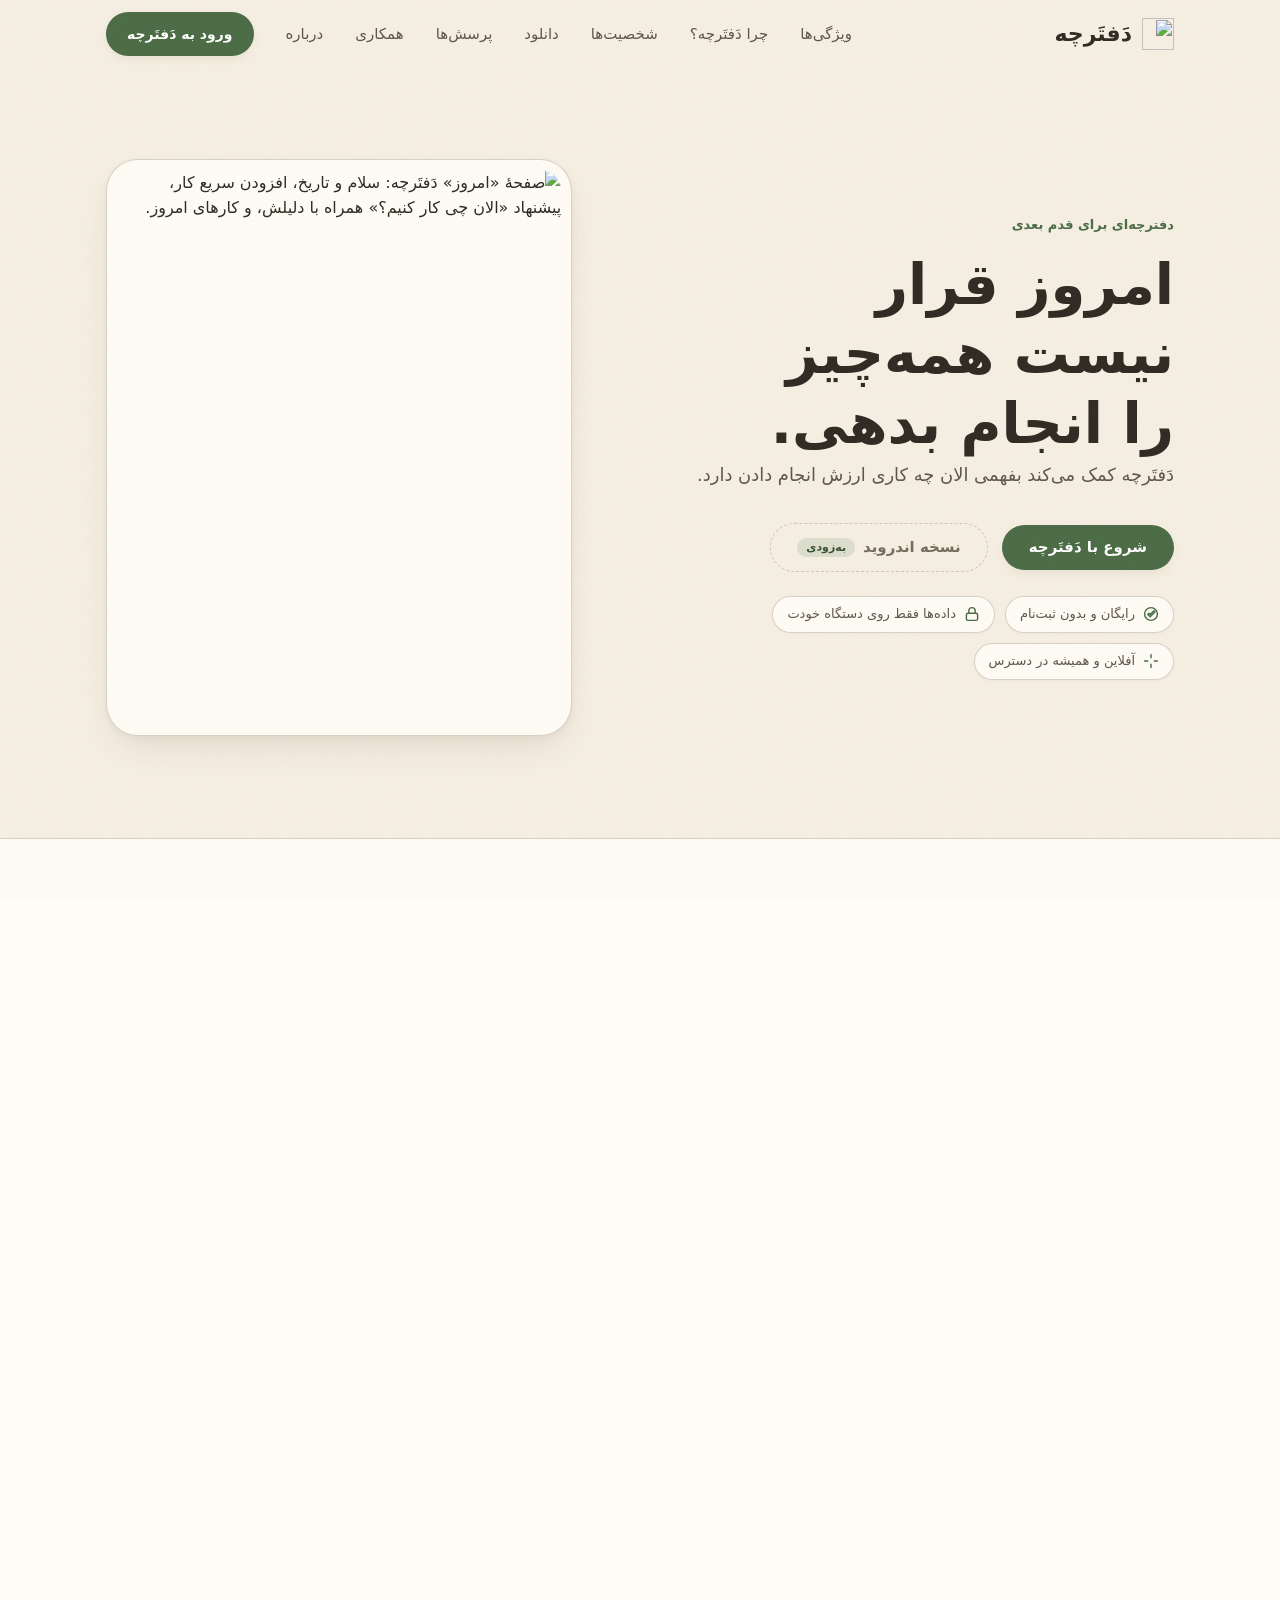
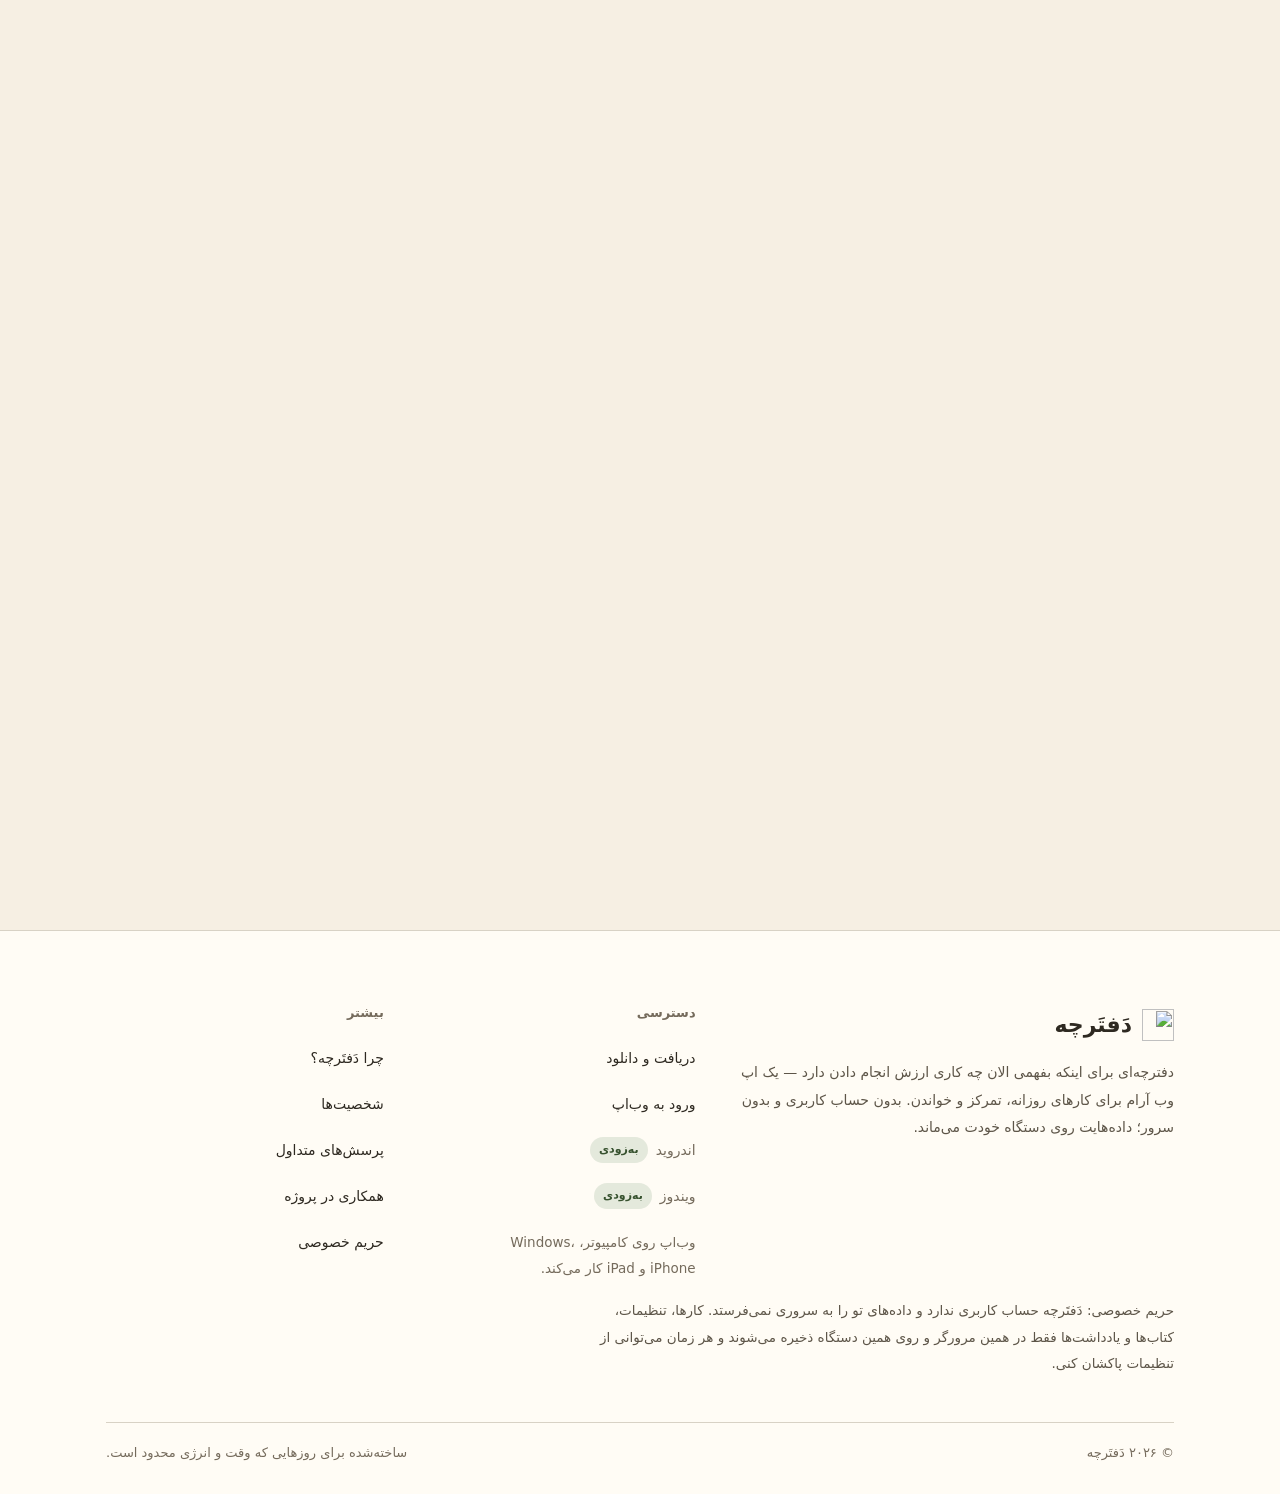
==== index.html @ b0eef40d "fix fug" ====
<!DOCTYPE html>
<html lang="fa" dir="rtl">
<head>
<meta charset="UTF-8"/>
<!-- Content-Security-Policy — the landing's own, deliberately tighter than the
     app's: it loads nothing but same-origin files, so no CDN host is allowed.
     There is no inline script and no inline style on this page, so neither
     directive needs a hash to pin, and nothing here has to be kept in step with
     a hash when the page changes. No web app manifest is declared on purpose:
     the installable thing is the app at app.daftrche.ir, and a manifest served
     from here could only ever install the landing under the product's name. -->
<meta http-equiv="Content-Security-Policy" content="default-src 'self'; script-src 'self'; style-src 'self'; img-src 'self' data:; font-src 'self'; base-uri 'self'; form-action 'none'; object-src 'none'"/>
<meta name="viewport" content="width=device-width, initial-scale=1, viewport-fit=cover"/>
<meta name="referrer" content="strict-origin-when-cross-origin"/>
<meta name="color-scheme" content="light"/>
<meta name="theme-color" content="#f6efe3"/>
<title>دَفتَرچه — بفهم الان چه کاری ارزش انجام دادن دارد</title>
<meta name="description" content="دَفتَرچه یک دفترچهٔ آرام برای کارهای روزانه، تمرکز و خواندن است. به‌جای فهرست بلندِ کارها، کمکت می‌کند بفهمی الان کدام کار ارزش انجام دادن دارد."/>
<!-- The page's own address, for crawlers and social cards. `daftrche.ir` is the
     domain in CNAME and the landing owns its root; the web app is served from
     `app.daftrche.ir`, the address js/config.js hands to every [data-app-link].
     Keep the three in step — canonical, og:url and og:image all describe this
     one page, and a card is only as good as the URL it points at. -->
<link rel="canonical" href="https://daftrche.ir/"/>
<meta property="og:type" content="website"/>
<meta property="og:site_name" content="دَفتَرچه"/>
<meta property="og:locale" content="fa_IR"/>
<meta property="og:title" content="دَفتَرچه — بفهم الان چه کاری ارزش انجام دادن دارد"/>
<meta property="og:description" content="به‌جای فهرست بلندِ کارها، دفترچه کمکت می‌کند بفهمی الان کدام کار ارزش انجام دادن دارد."/>
<meta property="og:url" content="https://daftrche.ir/"/>
<meta property="og:image" content="https://daftrche.ir/assets/social/og.png"/>
<meta property="og:image:type" content="image/png"/>
<meta property="og:image:width" content="1200"/>
<meta property="og:image:height" content="630"/>
<meta property="og:image:alt" content="نشان دَفتَرچه، همراه با این جمله: امروز قرار نیست همه‌چیز را انجام بدهی."/>
<meta name="twitter:card" content="summary_large_image"/>
<meta name="twitter:title" content="دَفتَرچه — بفهم الان چه کاری ارزش انجام دادن دارد"/>
<meta name="twitter:description" content="به‌جای فهرست بلندِ کارها، دفترچه کمکت می‌کند بفهمی الان کدام کار ارزش انجام دادن دارد."/>
<meta name="twitter:image" content="https://daftrche.ir/assets/social/og.png"/>
<link rel="icon" type="image/svg+xml" href="assets/icons/favicon.svg"/>
<link rel="apple-touch-icon" sizes="180x180" href="assets/icons/apple-touch-icon.png"/>
<link rel="preload" as="font" type="font/woff2" crossorigin href="assets/fonts/Estedad[wght].woff2"/>
<link rel="preload" as="font" type="font/woff2" crossorigin href="assets/fonts/Estedad-Mad.woff2"/>
<link rel="stylesheet" href="css/base.css"/>
<link rel="stylesheet" href="css/landing.css"/>
</head>
<body>

<a class="lp-skip" href="#main">پرش به محتوای اصلی</a>

<!-- ═══ Header ═══ -->
<header class="lp-header" data-open="false">
  <div class="lp-wrap lp-header-inner">
    <a class="lp-brand" href="#hero" aria-label="دَفتَرچه — بالای صفحه">
      <img src="assets/icons/favicon.svg" alt="" width="32" height="32"/>
      <span>دَفتَرچه</span>
    </a>

    <button class="lp-menu-btn" type="button" aria-expanded="false" aria-controls="lpNav" aria-label="منوی صفحه">
      <svg class="lp-open" viewBox="0 0 24 24" fill="none" stroke="currentColor" stroke-width="1.8" stroke-linecap="round" aria-hidden="true"><path d="M4 7h16M4 12h16M4 17h16"/></svg>
      <svg class="lp-close" viewBox="0 0 24 24" fill="none" stroke="currentColor" stroke-width="1.8" stroke-linecap="round" aria-hidden="true"><path d="M6 6l12 12M18 6L6 18"/></svg>
    </button>

    <nav class="lp-nav" id="lpNav" aria-label="ناوبری اصلی">
      <ul>
        <li><a href="#features">ویژگی‌ها</a></li>
        <li><a href="#why">چرا دَفتَرچه؟</a></li>
        <li><a href="#characters">شخصیت‌ها</a></li>
        <li><a href="#download">دانلود</a></li>
        <li><a href="#faq">پرسش‌ها</a></li>
        <li><a href="contribute.html">همکاری</a></li>
        <li><a href="#about">درباره</a></li>
      </ul>
    </nav>

    <!-- Entry to the web app. Its destination comes from js/config.js, the one
         place to edit — every [data-app-link] on the page follows that value.
         The href below carries that same address on its own, so the button
         still reaches the app with scripting switched off. -->
    <a class="lp-btn lp-btn-primary lp-cta" href="https://app.daftrche.ir/" data-app-link>ورود به دَفتَرچه</a>
  </div>
</header>

<main id="main">

  <!-- ═══ Hero ═══ -->
  <section class="lp-hero" id="hero" aria-labelledby="heroTitle">
    <div class="lp-wrap lp-hero-grid">
      <div class="lp-hero-copy lp-reveal">
        <svg class="lp-hero-char" viewBox="0 0 200 200" aria-hidden="true"><use href="assets/characters/qorqori/qorqori.svg#qorqori-happy"/></svg>
        <p class="lp-eyebrow">دفترچه‌ای برای قدم بعدی</p>
        <h1 class="lp-display" id="heroTitle">امروز قرار نیست همه‌چیز را انجام بدهی.</h1>
        <p class="lp-lead">دَفتَرچه کمک می‌کند بفهمی الان چه کاری ارزش انجام دادن دارد.</p>
        <div class="lp-actions">
          <a class="lp-btn lp-btn-primary" href="https://app.daftrche.ir/" data-app-link>شروع با دَفتَرچه</a>
          <span class="lp-btn lp-btn-soon">نسخه اندروید <span class="lp-soon-tag">به‌زودی</span></span>
        </div>
        <ul class="lp-hero-badges" aria-label="ویژگی‌های کلیدی دَفتَرچه">
          <li class="lp-badge">
            <svg viewBox="0 0 20 20" fill="none" stroke="currentColor" stroke-width="1.8" stroke-linecap="round" stroke-linejoin="round" aria-hidden="true"><path d="M10 2a8 8 0 1 0 8 8 8 8 0 0 0-8-8zm-1 11.5-3-3 1.4-1.4 1.6 1.6 4.6-4.6 1.4 1.4z"/></svg>
            <span>رایگان و بدون ثبت‌نام</span>
          </li>
          <li class="lp-badge">
            <svg viewBox="0 0 20 20" fill="none" stroke="currentColor" stroke-width="1.8" stroke-linecap="round" stroke-linejoin="round" aria-hidden="true"><rect x="3" y="9" width="14" height="9" rx="2"/><path d="M6 9V6a4 4 0 0 1 8 0v3"/></svg>
            <span>داده‌ها فقط روی دستگاه خودت</span>
          </li>
          <li class="lp-badge">
            <svg viewBox="0 0 20 20" fill="none" stroke="currentColor" stroke-width="1.8" stroke-linecap="round" stroke-linejoin="round" aria-hidden="true"><path d="M10 2v4M10 14v4M2 10h4M14 10h4"/></svg>
            <span>آفلاین و همیشه در دسترس</span>
          </li>
        </ul>
      </div>

      <figure class="lp-hero-shot lp-reveal">
        <span class="lp-shot">
          <img src="assets/screenshots/today-hero.webp" width="720" height="900" loading="eager" alt="صفحهٔ «امروز» دَفتَرچه: سلام و تاریخ، افزودن سریع کار، پیشنهاد «الان چی کار کنیم؟» همراه با دلیلش، و کارهای امروز."/>
        </span>
      </figure>
    </div>
  </section>

  <!-- ═══ Why — Problem statement and 5-step decision flow (#why) ═══ -->
  <section class="lp-section lp-why" id="why" aria-labelledby="whyTitle">
    <div class="lp-wrap">
      <div class="lp-why-head lp-reveal">
        <p class="lp-eyebrow">چرا دَفتَرچه</p>
        <h2 class="lp-h2" id="whyTitle">دَفتَرچه فقط نمی‌پرسد «چه کارهایی داری؟» <span class="lp-emph">کمکت می‌کند بفهمی «الان کدام را انجام بدهی؟»</span></h2>
        <p class="lp-lead">تفاوت دَفتَرچه در مرتب‌کردن کارها نیست؛ در کوتاه‌کردن راهِ رسیدن به یک قدم بعدی است.</p>
      </div>

      <div class="lp-zig-head lp-reveal">
        <h3 class="lp-h3">وقتی همه‌چیز مهم به نظر می‌رسد، از کجا شروع می‌کنی؟</h3>
        <p class="lp-sub">سه چیز معمولاً وسط راه می‌ایستد؛ نه فهرست، نه یادآور.</p>
      </div>

      <ul class="lp-zig">
        <li class="lp-reveal">
          <span class="lp-ico" aria-hidden="true">
            <svg viewBox="0 0 24 24" fill="none" stroke="currentColor" stroke-width="1.8" stroke-linecap="round" stroke-linejoin="round"><path d="M4 6h16M4 12h16M4 18h9"/></svg>
          </span>
          <h4>کارهای زیاد</h4>
          <p>هر کاری که می‌نویسی، همان لحظه مهم به نظر می‌رسد — و فهرست بلندتر و سنگین‌تر می‌شود.</p>
        </li>
        <li class="lp-reveal">
          <span class="lp-ico" aria-hidden="true">
            <svg viewBox="0 0 24 24" fill="none" stroke="currentColor" stroke-width="1.8" stroke-linecap="round" stroke-linejoin="round"><rect x="2" y="7" width="18" height="10" rx="2.5"/><path d="M22 10.5v3"/><path d="M6 10.6v2.8"/></svg>
          </span>
          <h4>انرژی محدود</h4>
          <p>بعضی روزها فقط زمان کم نیست؛ توان هم کم است. برنامه‌ای که این را نمی‌داند، شکست می‌خورد.</p>
        </li>
        <li class="lp-reveal">
          <span class="lp-ico" aria-hidden="true">
            <svg viewBox="0 0 24 24" fill="none" stroke="currentColor" stroke-width="1.8" stroke-linecap="round" stroke-linejoin="round"><circle cx="12" cy="12" r="9"/><path d="M9.4 9.4a2.7 2.7 0 1 1 3.6 2.5c-.6.3-1 .8-1 1.5v.2"/><path d="M12 17.1h.01"/></svg>
          </span>
          <h4>تصمیم‌های زیاد</h4>
          <p>لحظه‌ای که باید انتخاب کنی از کدام شروع کنی، همان لحظه‌ای است که همه‌چیز متوقف می‌شود.</p>
        </li>
      </ul>

      <h3 class="lp-h3 lp-flow-cap lp-reveal">هر بار پنج چیز ساده را کنار هم می‌گذارد.</h3>

      <ol class="lp-flow">
        <li class="lp-reveal">
          <span class="lp-flow-ico" aria-hidden="true">
            <svg viewBox="0 0 24 24" fill="none" stroke="currentColor" stroke-width="1.8" stroke-linecap="round" stroke-linejoin="round"><circle cx="12" cy="12" r="9"/><path d="M9 10h.6M14.4 10h.6"/><path d="M8.6 14.4c1 .9 2.1 1.3 3.4 1.3s2.4-.4 3.4-1.3"/></svg>
          </span>
          <span class="lp-flow-en" lang="en" dir="ltr">Mood</span>
          <b class="lp-flow-fa">حال</b>
          <p>می‌گویی امروز چه حالی داری.</p>
        </li>
        <li class="lp-reveal">
          <span class="lp-flow-ico" aria-hidden="true">
            <svg viewBox="0 0 24 24" fill="none" stroke="currentColor" stroke-width="1.8" stroke-linecap="round" stroke-linejoin="round"><circle cx="12" cy="12" r="9"/><path d="M8 12.4l2.6 2.6L16.2 9.4"/></svg>
          </span>
          <span class="lp-flow-en" lang="en" dir="ltr">Decide</span>
          <b class="lp-flow-fa">تصمیم</b>
          <p>یک کار پیشنهاد می‌شود، همراه با دلیلش.</p>
        </li>
        <li class="lp-reveal">
          <span class="lp-flow-ico" aria-hidden="true">
            <svg viewBox="0 0 24 24" fill="none" stroke="currentColor" stroke-width="1.8" stroke-linecap="round" stroke-linejoin="round"><path d="M4 12h12"/><path d="M11 7l5 5-5 5"/></svg>
          </span>
          <span class="lp-flow-en" lang="en" dir="ltr">Do</span>
          <b class="lp-flow-fa">انجام</b>
          <p>همان یکی را شروع می‌کنی، نه کل فهرست را.</p>
        </li>
        <li class="lp-reveal">
          <span class="lp-flow-ico" aria-hidden="true">
            <svg viewBox="0 0 24 24" fill="none" stroke="currentColor" stroke-width="1.8" stroke-linecap="round" stroke-linejoin="round"><circle cx="12" cy="12" r="8.5"/><circle cx="12" cy="12" r="4"/><circle cx="12" cy="12" r="1" fill="currentColor" stroke="none"/></svg>
          </span>
          <span class="lp-flow-en" lang="en" dir="ltr">Focus</span>
          <b class="lp-flow-fa">تمرکز</b>
          <p>فقط همین یکی، تا تمام شود.</p>
        </li>
        <li class="lp-reveal">
          <span class="lp-flow-ico" aria-hidden="true">
            <svg viewBox="0 0 24 24" fill="none" stroke="currentColor" stroke-width="1.8" stroke-linecap="round" stroke-linejoin="round"><path d="M2 12s3.8-6.5 10-6.5S22 12 22 12s-3.8 6.5-10 6.5S2 12 2 12z"/><circle cx="12" cy="12" r="2.6"/></svg>
          </span>
          <span class="lp-flow-en" lang="en" dir="ltr">Reflect</span>
          <b class="lp-flow-fa">بازتاب</b>
          <p>آخر روز می‌بینی چه چیزی جلو رفت.</p>
        </li>
      </ol>
    </div>
  </section>

  <!-- ═══ Product Showcase ═══ -->
  <section class="lp-section" id="features" aria-labelledby="featuresTitle">
    <div class="lp-wrap">
      <div class="lp-features-head lp-reveal">
        <h2 class="lp-h2" id="featuresTitle">چیزهایی که هر روز به کارت می‌آید</h2>
        <p class="lp-sub">همه‌چیز در یک دفترچهٔ آرام، بدون شلوغی و بدون حساب کاربری.</p>
      </div>

      <div class="lp-bento">
        <article class="lp-feat lp-feat-a lp-reveal">
          <span class="lp-feat-tag">امروز</span>
          <h3>امروزت را ساده‌تر ببین.</h3>
          <p>کارهای امروز، پیشرفت امروز و حال‌وهوای روز — همه در یک نگاه، بدون آن‌که لازم باشد چیزی را بشماری.</p>
          <div class="lp-feat-media">
            <span class="lp-shot">
              <img src="assets/screenshots/today-list.webp" width="720" height="900" loading="lazy" decoding="async" alt="فهرست کارهای امروز در دَفتَرچه با اولویت، مدت تخمینی و نوار پیشرفت روز."/>
            </span>
          </div>
        </article>

        <article class="lp-feat lp-feat-b lp-reveal" id="whatNowWidget">
          <span class="lp-feat-tag">الان چی کار کنیم؟</span>
          <h3>وقتی نمی‌دانی از کجا شروع کنی.</h3>
          <p>دَفتَرچه با توجه به حال، وقت و اولویت‌ها یک کار را پیشنهاد می‌دهد — و می‌گوید چرا همان.</p>
          <div class="lp-interactive-demo" aria-label="پیش‌نمایش تعاملی پیشنهاد کار">
            <div class="lp-mood-pills" role="tablist" aria-label="انتخاب حالِ امروز">
              <button type="button" class="lp-mood-pill is-active" data-mood="neutral" role="tab" aria-selected="true">
                <span>🙂</span> بد نیستم
              </button>
              <button type="button" class="lp-mood-pill" data-mood="tired" role="tab" aria-selected="false">
                <span>😴</span> خسته‌ام
              </button>
              <button type="button" class="lp-mood-pill" data-mood="energetic" role="tab" aria-selected="false">
                <span>⚡</span> پرانرژی‌ام
              </button>
            </div>
            <ul class="lp-receipt" aria-live="polite" aria-label="نتیجه پیشنهاد">
              <li class="lp-receipt-row"><span class="lp-dot" aria-hidden="true"></span><span>حال:</span><b class="lp-receipt-mood">بد نیستم</b></li>
              <li class="lp-receipt-row"><span class="lp-dot" aria-hidden="true"></span><span>وقت:</span><b class="lp-receipt-time">کم (۱۵ دقیقه)</b></li>
              <li class="lp-receipt-row"><span class="lp-dot" aria-hidden="true"></span><span>پیشنهاد:</span><b class="lp-receipt-task">جواب یک ایمیل کاری</b></li>
              <li class="lp-receipt-row lp-receipt-reason"><span class="lp-dot" aria-hidden="true"></span><span>دلیل:</span><b class="lp-receipt-why">کاری کوتاه که بار ذهنی‌اش سبک می‌شود.</b></li>
            </ul>
          </div>
        </article>

        <article class="lp-feat lp-feat-c lp-reveal">
          <span class="lp-feat-tag">تمرکز</span>
          <h3>حالا فقط همین یکی.</h3>
          <p>یک جلسهٔ تمرکز، یک کار و یک تایمر آرام. بقیهٔ فهرست تا تمام‌شدن جلسه صبر می‌کند.</p>
          <div class="lp-feat-media">
            <span class="lp-shot">
              <img src="assets/screenshots/focus.webp" width="720" height="900" loading="lazy" decoding="async" alt="صفحهٔ تمرکز دَفتَرچه با کار انتخاب‌شده، مدت جلسه و دکمهٔ شروع."/>
            </span>
          </div>
        </article>

        <article class="lp-feat lp-feat-d lp-reveal">
          <span class="lp-feat-tag">کتابخانه</span>
          <h3>برای خواندن هم یک جای آرام داشته باش.</h3>
          <p>کتاب‌های PDF را در دفترچه نگه دار، پیشرفت مطالعه را ببین و همان‌جا حاشیه و یادداشت بگذار.</p>
          <div class="lp-shelf" aria-hidden="true">
            <svg viewBox="0 0 220 120" fill="none" stroke="currentColor" stroke-width="3" stroke-linecap="round" stroke-linejoin="round">
              <path d="M110 30c-15-9-37-9-52 0v58c15-9 37-9 52 0 15-9 37-9 52 0V30c-15-9-37-9-52 0z"/>
              <path d="M110 30v58"/>
              <path d="M76 52c9-4 20-4 26 0"/>
              <path d="M144 52c-9-4-20-4-26 0"/>
            </svg>
          </div>
        </article>
      </div>
    </div>
  </section>

  <!-- ═══ Characters & mood companions (#characters) ═══ -->
  <section class="lp-section" id="characters" aria-labelledby="charactersTitle">
    <div class="lp-wrap">
      <div class="lp-chars-head lp-reveal">
        <h2 class="lp-h2" id="charactersTitle">هر روز شبیه روز قبل نیست.</h2>
        <p class="lp-sub">دفترچه چند همراه دارد که هرکدام برای یک نوع روز ساخته شده‌اند.</p>
      </div>

      <ul class="lp-char-grid">
        <li class="lp-char-card lp-reveal is-active" role="button" tabindex="0" data-char="qorqori" aria-pressed="true" aria-label="انتخاب قورقوری">
          <span class="lp-char-frame"><svg viewBox="0 0 200 200" aria-hidden="true"><use href="assets/characters/qorqori/qorqori.svg#qorqori-happy"/></svg></span>
          <b>قورقوری</b>
          <span>راهنمای همیشگی؛ کنارت می‌ماند.</span>
        </li>
        <li class="lp-char-card lp-reveal" role="button" tabindex="0" data-char="rizolo" aria-pressed="false" aria-label="انتخاب ریزولو">
          <span class="lp-char-frame"><svg viewBox="0 0 200 200" aria-hidden="true"><use href="assets/characters/rizolo/rizolo.svg#rizolo-energetic"/></svg></span>
          <b>ریزولو</b>
          <span>پرانرژی؛ یادت می‌اندازد راه بیفتی.</span>
        </li>
        <li class="lp-char-card lp-reveal" role="button" tabindex="0" data-char="khabalo" aria-pressed="false" aria-label="انتخاب خوابالو">
          <span class="lp-char-frame"><svg viewBox="0 0 200 200" aria-hidden="true"><use href="assets/characters/khabalo/khabalo.svg#khabalo-cozy"/></svg></span>
          <b>خوابالو</b>
          <span>حواسش به استراحتت هست.</span>
        </li>
        <li class="lp-char-card lp-reveal" role="button" tabindex="0" data-char="fekrbaz" aria-pressed="false" aria-label="انتخاب فکرباز">
          <span class="lp-char-frame"><svg viewBox="0 0 200 200" aria-hidden="true"><use href="assets/characters/fekrbaz/fekrbaz.svg#fekrbaz-thinking"/></svg></span>
          <b>فکرباز</b>
          <span>اهل فکر کردن؛ کمک می‌کند انتخاب کنی.</span>
        </li>
        <li class="lp-char-card lp-reveal" role="button" tabindex="0" data-char="jingool" aria-pressed="false" aria-label="انتخاب جینگول">
          <span class="lp-char-frame"><svg viewBox="0 0 200 200" aria-hidden="true"><use href="assets/characters/jingool/jingool.svg#jingool-delighted"/></svg></span>
          <b>جینگول</b>
          <span>جرقهٔ روزهای خوب.</span>
        </li>
      </ul>

      <div class="lp-char-bubble lp-reveal" id="charBubble" aria-live="polite">
        <span class="lp-char-bubble-speaker" id="bubbleSpeaker">قورقوری می‌گوید:</span>
        <p class="lp-char-bubble-text" id="bubbleText">«امروز قرار نیست همه‌چیز را انجام بدهی؛ فقط همین یک قدم را بردار.»</p>
      </div>

      <h3 class="lp-h3 lp-days-head lp-reveal">برای روزهایی که شبیه هم نیستند</h3>

      <ul class="lp-uses">
        <li class="lp-use lp-reveal">
          <blockquote>امروز وقت کمی دارم.</blockquote>
          <p>دَفتَرچه کمک می‌کند کار مناسب‌تری انتخاب کنی.</p>
        </li>
        <li class="lp-use lp-reveal">
          <blockquote>انرژی ندارم.</blockquote>
          <p>برنامه‌ات قرار نیست علیه شرایطت باشد.</p>
        </li>
        <li class="lp-use lp-reveal">
          <blockquote>کارها روی هم ریخته‌اند.</blockquote>
          <p>یک قدم را انتخاب کن.</p>
        </li>
        <li class="lp-use lp-reveal">
          <blockquote>می‌خواهم روی یک چیز تمرکز کنم.</blockquote>
          <p>Focus را شروع کن.</p>
        </li>
      </ul>
    </div>
  </section>

  <!-- ═══ Download & Platforms (دریافت و دانلود) ═══ -->
  <section class="lp-section lp-download" id="download" aria-labelledby="downloadTitle">
    <div class="lp-wrap">
      <div class="lp-download-head lp-reveal">
        <p class="lp-eyebrow">دریافت و دانلود</p>
        <h2 class="lp-h2" id="downloadTitle">روی هر دستگاهی، همیشه در دسترستان</h2>
        <p class="lp-sub">از نسخه تحت وب سریع و بدون نصب تا اپلیکیشن‌های بومی تلفن همراه و دسکتاپ.</p>
      </div>

      <div class="lp-download-grid">
        <!-- ۱. وب‌اپلیکیشن (آماده و فعال) -->
        <article class="lp-dl-card lp-dl-card-webapp lp-reveal">
          <div class="lp-dl-top">
            <div class="lp-dl-icon" aria-hidden="true">
              <svg viewBox="0 0 24 24" fill="none" stroke="currentColor" stroke-width="2" stroke-linecap="round" stroke-linejoin="round">
                <circle cx="12" cy="12" r="10"></circle>
                <line x1="2" y1="12" x2="22" y2="12"></line>
                <path d="M12 2a15.3 15.3 0 0 1 4 10 15.3 15.3 0 0 1-4 10 15.3 15.3 0 0 1-4-10 15.3 15.3 0 0 1 4-10z"></path>
              </svg>
            </div>
            <span class="lp-dl-badge lp-dl-status-active">آماده استفاده</span>
          </div>
          <h3 class="lp-dl-title">نسخه وب‌اپ (PWA)</h3>
          <p class="lp-dl-desc">استفاده فوری در تمام مرورگرها بدون نیاز به نصب یا ثبت‌نام. امکان ذخیره روی صفحه اصلی گوشی و دسکتاپ.</p>
          <div class="lp-dl-footer">
            <a class="lp-btn lp-btn-primary lp-dl-btn" href="https://app.daftrche.ir/" data-app-link>ورود به وب‌اپ دَفتَرچه</a>
          </div>
        </article>

        <!-- ۲. نسخه مستقیم اندروید (به‌زودی) -->
        <article class="lp-dl-card lp-dl-card-android lp-reveal">
          <div class="lp-dl-top">
            <div class="lp-dl-icon" aria-hidden="true">
              <svg viewBox="0 0 24 24" fill="currentColor">
                <path d="M17.523 15.3414c-.5511 0-.9993-.4486-.9993-1.0003s.4482-1.0003.9993-1.0003c.551 0 .9992.4486.9992 1.0003s-.4482 1.0003-.9992 1.0003m-11.046 0c-.5511 0-.9993-.4486-.9993-1.0003s.4482-1.0003.9993-1.0003c.5511 0 .9992.4486.9992 1.0003s-.4481 1.0003-.9992 1.0003m11.4045-6.02l1.9973-3.4592a.416.416 0 0 0-.1521-.5676.416.416 0 0 0-.5676.1521l-2.0223 3.503C15.5873 8.358 13.856 8 12 8s-3.5873.358-5.1368.9507L4.8409 5.4477a.416.416 0 0 0-.5676-.1521.416.416 0 0 0-.1521.5676l1.9973 3.4592C2.6889 11.1867.3432 14.6589 0 18.761h24c-.3432-4.1021-2.6889-7.5743-6.1185-9.4396"/>
              </svg>
            </div>
            <span class="lp-dl-badge lp-dl-status-soon">به‌زودی</span>
          </div>
          <h3 class="lp-dl-title">نسخه مستقیم اندروید</h3>
          <p class="lp-dl-desc">فایل نصب مستقیم (APK) سازگار با انواع گوشی‌ها و تبلت‌های اندرویدی همراه با اعلان‌های یادآوری.</p>
          <div class="lp-dl-footer">
            <button type="button" class="lp-btn lp-btn-secondary lp-dl-btn" disabled aria-disabled="true">دریافت فایل APK</button>
          </div>
        </article>

        <!-- ۳. مایکت (به‌زودی) -->
        <article class="lp-dl-card lp-dl-card-myket lp-reveal">
          <div class="lp-dl-top">
            <div class="lp-dl-brand-header">
              <div class="lp-dl-logo-wrap lp-dl-logo-myket-wrap">
                <img src="assets/icons/myket-icon.png" alt="لوگوی رسمی مایکت" width="42" height="42" class="lp-dl-logo-img" loading="lazy" decoding="async">
              </div>
              <div class="lp-dl-brand-titles">
                <span class="lp-dl-brand-name">مایکت</span>
                <span class="lp-dl-brand-en">Myket</span>
              </div>
            </div>
            <span class="lp-dl-badge lp-dl-badge-myket">به‌زودی</span>
          </div>
          <div class="lp-dl-body">
            <div class="lp-dl-tags">
              <span class="lp-dl-tag">اینترنت نیم‌بها</span>
              <span class="lp-dl-tag">به‌روزرسانی خودکار</span>
            </div>
            <p class="lp-dl-desc">دریافت نسخه اندروید دَفتَرچه از استور مایکت با ترافیک نیم‌بهای داخلی و نصب آسان.</p>
          </div>
          <div class="lp-dl-footer">
            <button type="button" class="lp-btn lp-dl-btn-myket" disabled aria-disabled="true">
              <svg viewBox="0 0 20 20" fill="none" stroke="currentColor" stroke-width="2" stroke-linecap="round" stroke-linejoin="round" aria-hidden="true">
                <path d="M10 3v10m0 0l-4-4m4 4l4-4M3 17h14"/>
              </svg>
              <span>دریافت از مایکت</span>
            </button>
          </div>
        </article>

        <!-- ۴. کافه‌بازار (به‌زودی) -->
        <article class="lp-dl-card lp-dl-card-bazaar lp-reveal">
          <div class="lp-dl-top">
            <div class="lp-dl-brand-header">
              <div class="lp-dl-logo-wrap lp-dl-logo-bazaar-wrap">
                <img src="assets/icons/bazaar-icon.png" alt="لوگوی رسمی کافه‌بازار" width="42" height="42" class="lp-dl-logo-img" loading="lazy" decoding="async">
              </div>
              <div class="lp-dl-brand-titles">
                <span class="lp-dl-brand-name">کافه‌بازار</span>
                <span class="lp-dl-brand-en">Cafe Bazaar</span>
              </div>
            </div>
            <span class="lp-dl-badge lp-dl-badge-bazaar">به‌زودی</span>
          </div>
          <div class="lp-dl-body">
            <div class="lp-dl-tags">
              <span class="lp-dl-tag">سپر امنیت بازار</span>
              <span class="lp-dl-tag">به‌روزرسانی سریع</span>
            </div>
            <p class="lp-dl-desc">دانلود و نصب نسخه رسمی دَفتَرچه از بزرگ‌ترین استور فارسی‌زبان اندروید با تاییدیه امنیت سپر بازار.</p>
          </div>
          <div class="lp-dl-footer">
            <button type="button" class="lp-btn lp-dl-btn-bazaar" disabled aria-disabled="true">
              <svg viewBox="0 0 20 20" fill="none" stroke="currentColor" stroke-width="2" stroke-linecap="round" stroke-linejoin="round" aria-hidden="true">
                <path d="M10 3v10m0 0l-4-4m4 4l4-4M3 17h14"/>
              </svg>
              <span>دریافت از کافه‌بازار</span>
            </button>
          </div>
        </article>

        <!-- ۵. نسخه ویندوز (به‌زودی) -->
        <article class="lp-dl-card lp-dl-card-windows lp-reveal">
          <div class="lp-dl-top">
            <div class="lp-dl-icon" aria-hidden="true">
              <svg viewBox="0 0 24 24" fill="currentColor">
                <path d="M0 3.449L9.75 2.1v9.451H0m10.949-9.602L24 0v11.4h-13.051M0 12.6h9.75v9.451L0 20.699M10.949 12.6H24V24l-13.051-1.8"/>
              </svg>
            </div>
            <span class="lp-dl-badge lp-dl-status-soon">به‌زودی</span>
          </div>
          <h3 class="lp-dl-title">نسخه ویندوز (Desktop)</h3>
          <p class="lp-dl-desc">برنامه مستقل ویندوز برای دسترسی سریع با کلیدهای میانبر، عملکرد کاملاً آفلاین و هماهنگ با تسک‌بار.</p>
          <div class="lp-dl-footer">
            <button type="button" class="lp-btn lp-btn-secondary lp-dl-btn" disabled aria-disabled="true">دانلود نسخه ویندوز</button>
          </div>
        </article>
      </div>
    </div>
  </section>

  <!-- ═══ FAQ (پرسش‌های متداول) ═══ -->
  <section class="lp-section lp-faq" id="faq" aria-labelledby="faqTitle">
    <div class="lp-wrap">
      <div class="lp-faq-head lp-reveal">
        <p class="lp-eyebrow">پرسش‌های متداول</p>
        <h2 class="lp-h2" id="faqTitle">چیزهایی که ممکن است بپرسی</h2>
        <p class="lp-sub">شفاف، ساده و بدون اصطلاحات پیچیده.</p>
      </div>

      <div class="lp-faq-list">
        <details class="lp-faq-item lp-reveal">
          <summary class="lp-faq-summary">
            <span>آیا برای استفاده نیاز به ثبت‌نام یا ایمیل است؟</span>
            <svg class="lp-faq-icon" viewBox="0 0 20 20" fill="none" stroke="currentColor" stroke-width="2" stroke-linecap="round" stroke-linejoin="round" aria-hidden="true"><path d="m6 8 4 4 4-4"/></svg>
          </summary>
          <div class="lp-faq-content">
            <p>خیر. دَفتَرچه هیچ نیازی به ثبت‌نام، شماره موبایل یا ایمیل ندارد. به محض باز کردن برنامه، دفترچه آمادهٔ نوشتن کارهای تو است.</p>
          </div>
        </details>

        <details class="lp-faq-item lp-reveal">
          <summary class="lp-faq-summary">
            <span>اطلاعات کارهای من کجا ذخیره می‌شود؟</span>
            <svg class="lp-faq-icon" viewBox="0 0 20 20" fill="none" stroke="currentColor" stroke-width="2" stroke-linecap="round" stroke-linejoin="round" aria-hidden="true"><path d="m6 8 4 4 4-4"/></svg>
          </summary>
          <div class="lp-faq-content">
            <p>تمام اطلاعات (کارها، یادداشت‌ها، تنظیمات و کتاب‌ها) فقط و فقط روی حافظهٔ مرورگر در دستگاه خودت ذخیره می‌شوند. هیچ سروری داده‌های تو را دریافت یا ذخیره نمی‌کند.</p>
          </div>
        </details>

        <details class="lp-faq-item lp-reveal">
          <summary class="lp-faq-summary">
            <span>چگونه دَفتَرچه را مثل یک اپلیکیشن روی گوشی نصب کنم؟</span>
            <svg class="lp-faq-icon" viewBox="0 0 20 20" fill="none" stroke="currentColor" stroke-width="2" stroke-linecap="round" stroke-linejoin="round" aria-hidden="true"><path d="m6 8 4 4 4-4"/></svg>
          </summary>
          <div class="lp-faq-content">
            <p>کافی است با مرورگر گوشی (سافاری در آیفون یا کروم در اندروید) وارد وب‌اپ شوی و از منوی مرورگر گزینه «Add to Home Screen» (افزودن به صفحه اصلی) را انتخاب کنی. مثل یک اپلیکیشن بومی تمام‌صفحه و سریع باز می‌شود.</p>
          </div>
        </details>

        <details class="lp-faq-item lp-reveal">
          <summary class="lp-faq-summary">
            <span>آیا دَفتَرچه بدون اینترنت و آفلاین کار می‌کند؟</span>
            <svg class="lp-faq-icon" viewBox="0 0 20 20" fill="none" stroke="currentColor" stroke-width="2" stroke-linecap="round" stroke-linejoin="round" aria-hidden="true"><path d="m6 8 4 4 4-4"/></svg>
          </summary>
          <div class="lp-faq-content">
            <p>بله! پس از یک‌بار باز شدن، تمام بخش‌ها کاملاً آفلاین در دسترس هستند و حتی بدون دسترسی به اینترنت می‌توانی کارهایت را مدیریت کنی و زمان تمرکز بگیری.</p>
          </div>
        </details>

        <details class="lp-faq-item lp-reveal">
          <summary class="lp-faq-summary">
            <span>آیا دَفتَرچه کاملاً رایگان است؟</span>
            <svg class="lp-faq-icon" viewBox="0 0 20 20" fill="none" stroke="currentColor" stroke-width="2" stroke-linecap="round" stroke-linejoin="round" aria-hidden="true"><path d="m6 8 4 4 4-4"/></svg>
          </summary>
          <div class="lp-faq-content">
            <p>بله، دَفتَرچه رایگان است، هیچ تبلیغاتی ندارد و داده‌های کاربران را نمی‌فروشد. این ابزار به عنوان فضایی آرام برای کارهای شخصی ساخته شده است.</p>
          </div>
        </details>
      </div>
    </div>
  </section>

  <!-- ═══ Final CTA ═══ -->
  <section class="lp-section lp-final" id="start" aria-labelledby="startTitle">
    <div class="lp-wrap lp-final-inner lp-reveal">
      <svg class="lp-final-char" viewBox="0 0 200 200" aria-hidden="true"><use href="assets/characters/qorqori/qorqori.svg#qorqori-proud"/></svg>
      <h2 class="lp-display" id="startTitle">لازم نیست امروز همه‌چیز را انجام بدهی.</h2>
      <p class="lp-emph-line">فقط قدم بعدی را پیدا کن.</p>
      <div class="lp-actions">
        <a class="lp-btn lp-btn-primary" href="https://app.daftrche.ir/" data-app-link>شروع با دَفتَرچه</a>
      </div>
    </div>
  </section>

</main>

<!-- ═══ Footer ═══ -->
<footer class="lp-footer" id="about">
  <div class="lp-wrap">
    <div class="lp-footer-grid">
      <div class="lp-footer-brand">
        <a class="lp-brand" href="#hero">
          <img src="assets/icons/favicon.svg" alt="" width="32" height="32"/>
          <span>دَفتَرچه</span>
        </a>
        <p>دفترچه‌ای برای اینکه بفهمی الان چه کاری ارزش انجام دادن دارد — یک اپ وب آرام برای کارهای روزانه، تمرکز و خواندن. بدون حساب کاربری و بدون سرور؛ داده‌هایت روی دستگاه خودت می‌ماند.</p>
      </div>

      <!-- Footer access navigation ── -->
      <nav aria-label="دسترسی‌ها">
        <h3>دسترسی</h3>
        <ul>
          <li><a href="#download">دریافت و دانلود</a></li>
          <li><a href="https://app.daftrche.ir/" data-app-link>ورود به وب‌اپ</a></li>
          <li><span class="lp-off">اندروید <span class="lp-soon-tag">به‌زودی</span></span></li>
          <li><span class="lp-off">ویندوز <span class="lp-soon-tag">به‌زودی</span></span></li>
        </ul>
        <p class="lp-footer-note">وب‌اپ روی کامپیوتر، Windows، iPhone و iPad کار می‌کند.</p>
      </nav>

      <nav aria-label="بیشتر">
        <h3>بیشتر</h3>
        <ul>
          <li><a href="#why">چرا دَفتَرچه؟</a></li>
          <li><a href="#characters">شخصیت‌ها</a></li>
          <li><a href="#faq">پرسش‌های متداول</a></li>
          <li><a href="contribute.html">همکاری در پروژه</a></li>
          <li><a href="#privacy">حریم خصوصی</a></li>
        </ul>
      </nav>
    </div>

    <p class="lp-privacy-note" id="privacy">حریم خصوصی: دَفتَرچه حساب کاربری ندارد و داده‌های تو را به سروری نمی‌فرستد. کارها، تنظیمات، کتاب‌ها و یادداشت‌ها فقط در همین مرورگر و روی همین دستگاه ذخیره می‌شوند و هر زمان می‌توانی از تنظیمات پاکشان کنی.</p>

    <div class="lp-footer-bottom">
      <span>© ۲۰۲۶ دَفتَرچه</span>
      <span>ساخته‌شده برای روزهایی که وقت و انرژی محدود است.</span>
    </div>
  </div>
</footer>

<!-- ═══ Mobile Quick Entry Bar ═══ -->
<aside class="lp-mobile-bar" id="lpMobileBar" aria-label="ورود سریع به برنامه">
  <span class="lp-mobile-bar-text">امروز قرار نیست همه‌چیز را انجام بدهی.</span>
  <a class="lp-btn lp-btn-primary lp-mobile-bar-btn" href="https://app.daftrche.ir/" data-app-link>شروع با دَفتَرچه</a>
</aside>

<script src="js/config.js"></script>
<script src="js/landing.js" defer></script>
</body>
</html>
---- css/base.css ----
/* ═══ Landing — design foundation ═══
   The landing page keeps the notebook's own design system: the two Estedad
   faces, the warm paper palette, and the shared radius, shadow and motion
   tokens. Nothing here is a new colour or a new rule — it is the same
   foundation the app is drawn from. What is deliberately absent is everything
   the landing never paints: the floating dock, the reader, the pick book,
   settings, the four night palettes and the three other daylight ones. This
   sheet holds only what landing.css and the page actually consume. */

/* ── Fonts ──────────────────────────────────────────────────────────────── */
@font-face {
  font-family: 'Estedad';
  src: url('../assets/fonts/Estedad[wght].woff2') format('woff2');
  font-weight: 100 900;
  font-style: normal;
  font-display: swap;
}

@font-face {
  font-family: 'Estedad Mad';
  src: url('../assets/fonts/Estedad-Mad.woff2') format('woff2');
  font-weight: 700;
  font-style: normal;
  font-display: swap;
}

/* ── Reset ──────────────────────────────────────────────────────────────── */
*{margin:0;padding:0;box-sizing:border-box}

/* ── Palettes ─────────────────────────────────────────────────────────────
   Paper is the landing's whole surface, so its fourteen values travel whole.
   From sage the landing borrows only the guide's green — the accent every
   button, icon and focus ring is painted with. */
:root{
  --pal-paper-bg:#f6efe3;
  --pal-paper-surface:#fffcf5;
  --pal-paper-elev:#ffffff;
  --pal-paper-text:#2e2921;
  --pal-paper-text2:#5d5548;
  --pal-paper-muted:#8f8574;
  /* The muted tone that may carry text. The grey above is a surface tint: at
     3.18:1 on paper, 3.55:1 on a card and 3.64:1 on white it is not a text
     colour. This one measures 4.58:1 / 5.11:1 / 5.23:1 — it clears WCAG 2.2 AA
     for body copy on every surface the landing paints, while staying the same
     warm grey family and staying readable as *secondary* text. */
  --pal-paper-muted-strong:#756b5c;
  --pal-paper-border:rgba(80,60,30,.10);
  --pal-paper-border-strong:rgba(80,60,30,.22);
  --pal-paper-accent:#e05f28;
  --pal-paper-accent-strong:#c04a18;
  --pal-paper-accent-soft:rgba(224,95,40,.13);
  --pal-paper-tape:rgba(255,196,120,.50);
  --pal-paper-glass:rgba(255,252,245,.72);
  --pal-paper-on-accent:#1e1b18;

  --pal-sage-accent:#4a6b44;
  --pal-sage-accent-strong:#37522f;
  --pal-sage-accent-soft:rgba(88,129,87,.16);
  --pal-sage-on-accent:#ffffff;

  /* Store & platform tokens (Official brand colors calibrated for WCAG contrast on paper) */
  --pal-brand-bazaar:#0ea960;
  --pal-brand-bazaar-dark:#0a7e47;
  --pal-brand-bazaar-soft:rgba(14,169,96,.12);
  --pal-brand-bazaar-surface:#f4fbf7;
  --pal-brand-myket:#0071f0;
  --pal-brand-myket-dark:#0051ab;
  --pal-brand-myket-soft:rgba(0,113,240,.12);
  --pal-brand-myket-surface:#f3f8fe;
  --pal-brand-android:#15803d;
  --pal-brand-android-soft:rgba(21,128,61,.12);
  --pal-brand-windows:#0369a1;
  --pal-brand-windows-soft:rgba(3,105,161,.12);
  --pal-brand-telegram:#229ed9;
  --pal-brand-telegram-dark:#167ba8;
  --pal-brand-telegram-soft:rgba(34,158,217,.12);
  --pal-brand-telegram-surface:#f2f9fd;
  --pal-brand-x:#0f1419;
  --pal-brand-x-dark:#000000;
  --pal-brand-x-soft:rgba(15,20,25,.08);
  --pal-brand-x-surface:#f7f8f9;
  --pal-brand-github:#24292f;
  --pal-brand-github-dark:#0d1117;
  --pal-brand-github-soft:rgba(36,41,47,.08);
  --pal-brand-github-surface:#f6f8fa;
}

/* ── Semantic names, pointed at paper ────────────────────────────────────
   The same vocabulary the app uses. landing.css remaps the accent names onto
   the sage green, so a focus ring and a button can never disagree. */
:root{
  --color-bg:var(--pal-paper-bg);
  --color-surface:var(--pal-paper-surface);
  --color-surface-elevated:var(--pal-paper-elev);
  --color-text-primary:var(--pal-paper-text);
  --color-text-secondary:var(--pal-paper-text2);
  --color-text-muted:var(--pal-paper-muted);
  --color-text-on-accent:var(--pal-paper-on-accent);
  --color-border:var(--pal-paper-border);
  --color-border-strong:var(--pal-paper-border-strong);
  --color-accent:var(--pal-paper-accent);
  --color-accent-strong:var(--pal-paper-accent-strong);
  --color-accent-soft:var(--pal-paper-accent-soft);
  --color-focus:var(--pal-paper-accent);

  /* Legacy aliases the base rules below are written with */
  --bg:var(--color-bg);
  --surface:var(--color-surface);
  --text:var(--color-text-primary);
  --muted:var(--color-text-muted);
  --accent:var(--color-accent);
  --border:var(--color-border);

  /* ── Radius Scale ── */
  --radius-xs:8px;
  --radius-sm:12px;
  --radius-md:16px;
  --radius-lg:20px;
  --radius-xl:24px;
  --radius-pill:999px;

  /* ── Shadows ── */
  --shadow-1:0 4px 14px -6px rgba(122,80,35,.18);
  --shadow-2:0 24px 50px -24px rgba(122,80,35,.35);
  --shadow-paper-floating:0 16px 36px -12px rgba(80,60,30,.14), 0 2px 6px 0 rgba(80,60,30,.05);
  --shadow-paper-card:0 8px 20px -6px rgba(80,60,30,.10), 0 1px 3px 0 rgba(80,60,30,.04);

  /* ── Typography ── */
  --font-ui: 'Estedad', system-ui, sans-serif;
  --font-personality: 'Estedad Mad', 'Estedad', system-ui, sans-serif;

  /* ── Motion ── */
  --duration-fast:.18s;
  --duration-base:.3s;
  --duration-slow:.5s;
  --ease-out:cubic-bezier(.22,1,.36,1);

  /* ── Stacking order ──
     Named layers for predictable ordering. */
  --z-header:50;
  --z-mobile-bar:60;
  --z-grain:97;
  --z-skip:100;
}

/* ── Page ───────────────────────────────────────────────────────────────── */
body{font-family:var(--font-ui);background:var(--bg);color:var(--text);min-height:100vh;min-height:100dvh;overflow-x:hidden;transition:background var(--duration-slow),color var(--duration-slow);-webkit-tap-highlight-color:transparent;line-height:1.6}
button{touch-action:manipulation;font-family:inherit}
a,button,[role=button]{touch-action:manipulation}

/* The paper grain the whole notebook is printed on — a fixed, non-interactive
   texture layer. It is a data: SVG, which is why the landing's CSP allows
   img-src data:. */
body::after{content:'';position:fixed;inset:0;z-index:var(--z-grain);pointer-events:none;opacity:.05;
  background-image:url("data:image/svg+xml,%3Csvg xmlns='http://www.w3.org/2000/svg' width='140' height='140'%3E%3Cfilter id='n'%3E%3CfeTurbulence type='fractalNoise' baseFrequency='0.85' numOctaves='2'/%3E%3C/filter%3E%3Crect width='140' height='140' filter='url(%23n)'/%3E%3C/svg%3E")}

/* ── Accessibility foundation ──────────────────────────────────────────── */
:focus-visible{outline:2px solid var(--color-focus);outline-offset:2px;border-radius:var(--radius-xs)}

/* ── Reduced motion ──────────────────────────────────────────────────────
   Ambient and decorative motion stops; state changes stay, just instant. */
@media (prefers-reduced-motion:reduce){
  *,*::before,*::after{animation-duration:.01ms!important;animation-iteration-count:1!important;transition-duration:.01ms!important}
  html{scroll-behavior:auto!important}
}
---- css/landing.css ----
/* ═══ Landing — صفحهٔ معرفی دَفتَرچه ═══
   Table of Contents:
   1. Design Tokens & Base Theme Variables (:root)
   2. Helpers, Containers & Skip Link (.lp-wrap, .lp-section, .lp-skip)
   3. Header, Brand & Navigation (.lp-header, .lp-nav, .lp-menu-btn)
   4. Hero Section, Visuals & Download Badges (.lp-hero, .lp-download-grid)
   5. Zig-Zag Sections & Bento Features (.lp-zig, .lp-bento)
   6. Interactive Characters Showcase (.lp-char-grid, #charBubble)
   7. Interactive Mood Switcher & Today Flow (#whatNowWidget, .lp-flow)
   8. Contribute Cards (.lp-contribute-card: GitHub, Telegram, X, Email)
   9. FAQ Accordion (.lp-faq)
   10. Footer & Privacy Notes (.lp-footer, .lp-privacy-note)
   11. Responsive Phone Legibility (@media max-width: 720px)
   12. Motion & Scroll Reveals (@media scripting: enabled)
   13. Accessibility: Forced Colors, Print & Reduced Motion

   This sheet reuses the design tokens from css/base.css. Accent is sage green.
   All colours are semantic palette tokens (--pal-*). No raw hex in components. */

:root {
  /* ── Brand surface, from the paper palette ── */
  --lp-bg: var(--pal-paper-bg);
  --lp-surface: var(--pal-paper-surface);
  --lp-text: var(--pal-paper-text);
  --lp-text-2: var(--pal-paper-text2);
  /* Text, not tint: the palette's muted grey is a surface wash that fails
     contrast as type, so the landing reads secondary text from the AA-safe
     tone beside it (measured ratios in base.css). */
  --lp-muted: var(--pal-paper-muted-strong);
  --lp-border: var(--pal-paper-border-strong);

  /* ── One green accent, from the sage palette (the guide's own green) ── */
  --lp-green: var(--pal-sage-accent);
  --lp-green-strong: var(--pal-sage-accent-strong);
  --lp-green-soft: var(--pal-sage-accent-soft);
  --lp-on-green: var(--pal-sage-on-accent);

  /* ── Layout rhythm ── */
  --lp-max: 1180px;
  --lp-gutter: clamp(20px, 5vw, 56px);
  --lp-section: clamp(68px, 9vw, 132px);

  /* ── Point the app's semantic names at the landing's green, so every rule in
        base.css that draws with --color-accent (focus rings included) lands on
        the same accent the landing paints with. A later stylesheet with equal
        specificity wins, which is why this file must load after base.css. ── */
  --color-accent: var(--lp-green);
  --color-accent-strong: var(--lp-green-strong);
  --color-accent-soft: var(--lp-green-soft);
  --color-focus: var(--lp-green);
  --color-text-on-accent: var(--lp-on-green);
}

/* The landing is a fixed brand surface: it is always the warm paper, never the
   reader's chosen app theme. Declaring the scheme keeps form controls, the
   scrollbar and the canvas behind a scroll in that same daylight. */
html { color-scheme: light; }

body {
  background: var(--lp-bg);
  color: var(--lp-text);
}

/* ═══ Helpers ═══ */
.lp-wrap {
  width: 100%;
  max-width: var(--lp-max);
  margin-inline: auto;
  padding-inline: var(--lp-gutter);
}

.lp-section {
  padding-block: var(--lp-section);
}

.lp-skip {
  position: absolute;
  inset-inline: 0;
  top: 8px;
  width: max-content;
  min-height: 44px;
  display: inline-flex;
  align-items: center;
  margin-inline: auto;
  transform: translateY(-200%);
  z-index: var(--z-skip);
  padding: 10px 18px;
  border-radius: var(--radius-pill);
  background: var(--lp-green);
  color: var(--lp-on-green);
  font-size: 14px;
  font-weight: 600;
  text-decoration: none;
  transition: transform var(--duration-fast) var(--ease-out);
}
.lp-skip:focus { transform: none; }

/* ═══ Type ═══ */
.lp-display {
  font-family: var(--font-personality);
  font-size: clamp(2rem, 4.6vw, 3.5rem);
  line-height: 1.24;
  font-weight: 700;
  color: var(--lp-text);
  text-wrap: balance;
}

.lp-h2 {
  font-family: var(--font-personality);
  font-size: clamp(1.55rem, 3.1vw, 2.4rem);
  line-height: 1.35;
  font-weight: 700;
  text-wrap: balance;
}

.lp-eyebrow {
  font-size: 13px;
  font-weight: 600;
  color: var(--lp-green);
  margin-bottom: 14px;
}

.lp-lead {
  font-size: clamp(1rem, 1.4vw, 1.15rem);
  line-height: 1.95;
  color: var(--lp-text-2);
  max-width: 46ch;
}

.lp-sub {
  font-size: 1rem;
  line-height: 1.9;
  color: var(--lp-muted);
}

/* A heading below an h2 — the problems row and the flow both sit under the one
   section heading, so both are labelled at this level rather than promoted to a
   second h2 and a second section. */
.lp-h3 {
  font-family: var(--font-personality);
  font-size: clamp(1.08rem, 1.8vw, 1.35rem);
  font-weight: 700;
  line-height: 1.55;
  text-wrap: balance;
}

.lp-emph {
  display: inline;
  /* A highlighter, not a gradient: the paper's own green wash under the line */
  background: linear-gradient(transparent 58%, var(--lp-green-soft) 58%, var(--lp-green-soft) 92%, transparent 92%);
  font-style: normal;
}

/* ═══ Buttons ═══ */
.lp-btn {
  display: inline-flex;
  align-items: center;
  justify-content: center;
  gap: 8px;
  white-space: nowrap;
  padding: 14px 26px;
  border-radius: var(--radius-pill);
  font-family: var(--font-ui);
  font-size: 15px;
  font-weight: 600;
  line-height: 1;
  text-decoration: none;
  cursor: pointer;
  border: 1.5px solid transparent;
  transition: transform var(--duration-fast) var(--ease-out),
              background var(--duration-fast), border-color var(--duration-fast),
              box-shadow var(--duration-fast), color var(--duration-fast);
}

.lp-btn-primary {
  background: var(--lp-green);
  color: var(--lp-on-green);
  box-shadow: var(--shadow-1);
}
.lp-btn-ghost {
  background: var(--lp-surface);
  border-color: var(--lp-border);
  color: var(--lp-text);
}

/* Hover is a desktop enhancement, never a touch state (same guard as base.css) */
@media (hover: hover) {
  .lp-btn-primary:hover { background: var(--lp-green-strong); transform: translateY(-2px); box-shadow: var(--shadow-2); }
  .lp-btn-ghost:hover   { border-color: var(--lp-green); color: var(--lp-green); transform: translateY(-2px); }
}
.lp-btn:active,
.lp-btn-primary:active,
.lp-btn-ghost:active { transform: scale(0.98); }

/* A CTA whose destination does not exist yet. It is not a link and not in the
   tab order, so it can never send anyone to a made-up address. */
.lp-btn-soon {
  background: transparent;
  border: 1.5px dashed var(--lp-border);
  color: var(--lp-muted);
  cursor: default;
}
.lp-soon-tag {
  font-size: 11px;
  font-weight: 700;
  padding: 4px 9px;
  border-radius: var(--radius-pill);
  background: var(--lp-green-soft);
  color: var(--lp-green-strong);
}

.lp-actions {
  display: flex;
  flex-wrap: wrap;
  align-items: center;
  gap: 14px;
  margin-top: 30px;
}

/* ═══ Header ═══ */
.lp-header {
  position: sticky;
  top: 0;
  z-index: var(--z-header);
  background: rgba(246, 239, 227, 0.88);
  -webkit-backdrop-filter: blur(12px);
  backdrop-filter: blur(12px);
  border-bottom: 1px solid transparent;
  transition: border-color var(--duration-base), box-shadow var(--duration-base), background var(--duration-base);
}
.lp-header.is-scrolled {
  border-bottom-color: var(--lp-border);
  box-shadow: var(--shadow-paper-card);
}
.lp-header-inner {
  position: relative;
  display: flex;
  align-items: center;
  gap: 18px;
  min-height: 68px;
}

.lp-brand {
  display: inline-flex;
  align-items: center;
  gap: 10px;
  min-height: 44px; /* the wordmark is a link: a 32px mark is not a tap target */
  text-decoration: none;
  color: var(--lp-text);
  margin-inline-end: auto;
}
.lp-brand img { width: 32px; height: 32px; display: block; }
.lp-brand span {
  font-family: var(--font-personality);
  font-size: 22px;
  font-weight: 700;
  line-height: 1;
}

.lp-nav ul {
  display: flex;
  align-items: center;
  gap: 4px;
  list-style: none;
}
.lp-nav a {
  display: inline-flex;
  align-items: center;
  min-height: 44px;
  padding: 9px 14px;
  border-radius: var(--radius-pill);
  font-size: 15px;
  font-weight: 500;
  color: var(--lp-text-2);
  text-decoration: none;
  transition: color var(--duration-fast), background var(--duration-fast);
}
@media (hover: hover) {
  .lp-nav a:hover { color: var(--lp-green); background: var(--lp-green-soft); }
}
.lp-nav a.is-active {
  color: var(--lp-green-strong);
  background: var(--lp-green-soft);
  font-weight: 700;
}

.lp-header .lp-cta { min-height: 44px; padding: 11px 20px; font-size: 14px; }

.lp-menu-btn {
  display: none;
  width: 44px;
  height: 44px;
  flex: 0 0 auto;
  border: 1.5px solid var(--lp-border);
  border-radius: var(--radius-sm);
  background: var(--lp-surface);
  color: var(--lp-text);
  cursor: pointer;
}
.lp-menu-btn svg { width: 22px; height: 22px; margin: auto; display: block; }
.lp-menu-btn .lp-close { display: none; }
.lp-header[data-open="true"] .lp-menu-btn .lp-open { display: none; }
.lp-header[data-open="true"] .lp-menu-btn .lp-close { display: block; }

@media (max-width: 880px) {
  .lp-menu-btn { display: grid; }
  .lp-nav {
    position: absolute;
    inset-inline: 0;
    top: 100%;
    display: none;
    padding: 6px 0 14px;
    background: var(--lp-bg);
    border-bottom: 1px solid var(--lp-border);
  }
  .lp-header[data-open="true"] .lp-nav { display: block; }
  .lp-nav ul { flex-direction: column; align-items: stretch; gap: 0; }
  .lp-nav a { padding: 14px 16px; border-radius: var(--radius-sm); font-size: 16px; }
}

/* ═══ Hero ═══ */
.lp-hero { padding-block: clamp(40px, 7vw, 96px) clamp(48px, 8vw, 110px); }
.lp-hero-grid {
  display: grid;
  gap: clamp(36px, 6vw, 76px);
  align-items: center;
  grid-template-columns: 1fr;
}
@media (min-width: 920px) {
  .lp-hero-grid { grid-template-columns: 1.06fr .94fr; }
}
.lp-hero-badges {
  display: flex;
  flex-wrap: wrap;
  align-items: center;
  gap: 10px;
  margin-top: 24px;
  list-style: none;
}
.lp-badge {
  display: inline-flex;
  align-items: center;
  gap: 8px;
  padding: 7px 14px;
  border-radius: var(--radius-pill);
  background: var(--lp-surface);
  border: 1px solid var(--lp-border);
  font-size: 13px;
  font-weight: 500;
  color: var(--lp-text-2);
  box-shadow: 0 1px 3px rgba(80,60,30,.04);
}
.lp-badge svg {
  width: 16px;
  height: 16px;
  color: var(--lp-green);
  flex-shrink: 0;
}

.lp-hero-copy { position: relative; }

/* Very subtle guide presence: a low-opacity character that bobs a few pixels. */
.lp-hero-char,
.lp-final-char {
  display: block;
  width: 74px;
  height: auto;
  opacity: .5;
  pointer-events: none;
  animation: lpBob 6.5s ease-in-out infinite;
}
.lp-hero-char { position: absolute; inset-inline-start: -4px; top: -58px; width: 70px; }
/* On a phone the header is tight, so the wordmark, the mark and the CTA are
   trimmed together rather than letting the CTA wrap or slide off the edge. */
@media (max-width: 640px) {
  .lp-header-inner { gap: 10px; }
  .lp-brand img { width: 28px; height: 28px; }
  .lp-brand span { font-size: 19px; }
  /* 44px, not 42: the one control that is only ever tapped is the last one that
     should be under the size a thumb can hit. */
  .lp-menu-btn { width: 44px; height: 44px; }
  .lp-header .lp-cta { min-height: 44px; padding: 10px 15px; font-size: 13px; }
  /* The hero's own top padding is too thin for a peeking character to clear the
     sticky header, so on a phone it is drawn smaller and nearer the eyebrow. */
  .lp-hero-char { top: -16px; inset-inline-start: auto; inset-inline-end: 0; width: 52px; opacity: .45; }
}

/* The narrowest phones have no room for the wordmark, the menu button and the
   entry button on one row: at 320px that row needs 282px and the padded column
   offers 263, so the CTA was being pushed into the gutter (it stayed on screen,
   but outside the margin every other element respects). The CTA is the one of
   the three that has to stay, so the wordmark goes — the mark alone is still the
   link home, still named for a screen reader, and the page says دَفتَرچه در its
   hero two lines below. */
@media (max-width: 355px) {
  .lp-header .lp-brand span { display: none; }
  /* Standing alone, the mark is 28px wide: 8px of padding either side makes it
     the same 44px target as the button beside it. */
  .lp-header .lp-brand { padding-inline: 8px; }
}

/* ═══ The framed screenshot (the real product, not a mockup) ═══
   The app's page is the same paper as the landing, so the frame's lighter
   surface and a hairline are what give the capture an edge. No browser chrome,
   no invented UI — just the screen inside a quiet bezel. */
.lp-shot {
  display: block;
  margin: 0;
  padding: 10px;
  border-radius: calc(var(--radius-xl) + 8px);
  background: var(--lp-surface);
  border: 1px solid var(--lp-border);
  box-shadow: var(--shadow-paper-floating);
  position: relative;
  transition: transform var(--duration-base) var(--ease-out), box-shadow var(--duration-base);
}
@media (hover: hover) {
  .lp-shot:hover {
    transform: translateY(-3px);
    box-shadow: var(--shadow-2);
  }
}
.lp-shot img {
  display: block;
  width: 100%;
  height: auto;
  border-radius: var(--radius-lg);
}

/* ═══ The problems — a staircase, not three equal cards ═══
   Three identical cards side by side was the shape the redesign audit flagged:
   equal weight, equal height, nothing to look at twice, and a whole band of the
   page spent on it. The same three points now step down across the row behind a
   hairline each, which reads as a sequence (and as the diagnosis the section
   makes) rather than as a menu of features. */
.lp-zig-head { max-width: 62ch; margin-top: clamp(32px, 4.5vw, 58px); }
.lp-zig-head .lp-h3 { margin-bottom: 8px; }
.lp-zig {
  display: grid;
  gap: clamp(18px, 2.6vw, 28px);
  margin-top: clamp(22px, 3vw, 34px);
  grid-template-columns: 1fr;
}
.lp-zig li {
  display: grid;
  gap: 12px;
  align-content: start;
  padding-top: 20px;
  border-top: 2px solid var(--lp-border);
}
.lp-zig h4 {
  font-family: var(--font-personality);
  font-size: 17px;
  font-weight: 700;
}
.lp-zig p { font-size: 14.5px; line-height: 1.9; color: var(--lp-text-2); }
@media (min-width: 820px) {
  .lp-zig { grid-template-columns: repeat(3, 1fr); }
  /* The step: each point sits a little lower than the last, so the row reads
     as one argument in three beats instead of three parallel boxes. */
  .lp-zig li:nth-child(2) { margin-top: 26px; }
  .lp-zig li:nth-child(3) { margin-top: 52px; }
}
.lp-ico {
  width: 52px;
  height: 52px;
  border-radius: var(--radius-md);
  display: grid;
  place-items: center;
  background: var(--lp-green-soft);
  color: var(--lp-green-strong);
}
.lp-ico svg { width: 26px; height: 26px; }
.lp-zig .lp-ico { width: 44px; height: 44px; border-radius: var(--radius-sm); }
.lp-zig .lp-ico svg { width: 22px; height: 22px; }

/* ═══ Decision Layer — the centre of the page ═══ */
.lp-why { background: var(--lp-surface); border-block: 1px solid var(--lp-border); }
.lp-why-head { max-width: 70ch; }
.lp-why-head .lp-h2 { margin-bottom: 18px; }
.lp-why-head .lp-emph { margin-block-start: 6px; }

/* The caption the five steps answer, one heading down from the section's own. */
.lp-flow-cap { margin-top: clamp(44px, 6vw, 78px); }

.lp-flow {
  display: grid;
  gap: 26px;
  margin-top: clamp(20px, 2.6vw, 30px);
  list-style: none;
  counter-reset: none;
  grid-template-columns: 1fr;
}
@media (min-width: 720px) { .lp-flow { grid-template-columns: repeat(3, 1fr); } }
@media (min-width: 1040px) { .lp-flow { grid-template-columns: repeat(5, 1fr); gap: 16px; } }

.lp-flow li {
  position: relative;
  display: flex;
  flex-direction: column;
  gap: 10px;
  padding: 22px 20px;
  border-radius: var(--radius-lg);
  background: var(--lp-bg);
  border: 1px solid var(--lp-border);
}
/* The connector: a soft dashed thread through the row, hidden on the narrow
   columns where the cards stack and there is no single line to follow. It hangs
   off the *trailing* edge rather than the leading one, which is what makes it
   work in a right-to-left row: on the leading edge every dash lands in the next
   card's outer margin and the last pair is left unjoined. */
@media (min-width: 1040px) {
  .lp-flow li::after {
    content: '';
    position: absolute;
    inset-inline-end: -16px;
    top: 46px;
    width: 16px;
    border-top: 2px dashed var(--lp-border);
  }
  .lp-flow li:last-child::after { display: none; }
}

.lp-flow-ico {
  width: 44px;
  height: 44px;
  border-radius: var(--radius-pill);
  display: grid;
  place-items: center;
  background: var(--lp-green-soft);
  color: var(--lp-green-strong);
}
.lp-flow-ico svg { width: 22px; height: 22px; }
.lp-flow-en {
  font-family: var(--font-ui);
  font-size: 11px;
  font-weight: 700;
  color: var(--lp-muted);
}
.lp-flow-fa {
  font-family: var(--font-personality);
  font-size: 17px;
  font-weight: 700;
}
.lp-flow p { font-size: 13.5px; line-height: 1.8; color: var(--lp-text-2); }

/* ═══ Product Showcase — a varied bento, never text→shot→text→shot ═══ */
.lp-features-head { max-width: 60ch; }
.lp-bento {
  display: grid;
  gap: 20px;
  margin-top: clamp(30px, 4vw, 52px);
  grid-template-columns: 1fr;
  /* Cards share their row's height, so the receipt and the shelf can be pinned
     to a common baseline by `margin-top: auto` instead of floating at whatever
     height their own text happened to end at. */
  align-items: stretch;
}
@media (min-width: 900px) {
  .lp-bento { grid-template-columns: repeat(12, 1fr); }
  /* Like sits beside like. Two of these cards carry a 4:5 phone screenshot — the
     tallest thing in the section at ~525px — and two carry copy with a small
     receipt or shelf under it at ~300px. Paired off against each other, the
     short card was always standing in a hole: with `align-items: start` the hole
     showed as 403px and 369px of bare page beside it, and with `stretch` the card
     grew to swallow the hole and it reappeared *inside* the card, 419px of empty
     surface above a dashed receipt. Matching the pairs removes the hole instead
     of relocating it, and costs nothing: the spans stay asymmetric (7/5 over
     5/7) and the tag→title→copy→receipt order is untouched.

     The DOM order stays a، b، c، d — the order the section is read in when it
     stacks into one column — and only the desktop placement changes. */
  .lp-feat-a { grid-column: 1 / span 7; grid-row: 1; }
  .lp-feat-c { grid-column: 8 / span 5; grid-row: 1; }
  .lp-feat-b { grid-column: 1 / span 5; grid-row: 2; }
  .lp-feat-d { grid-column: 6 / span 7; grid-row: 2; }
}
.lp-feat {
  display: flex;
  flex-direction: column;
  gap: 16px;
  padding: 26px;
  border-radius: var(--radius-xl);
  background: var(--lp-surface);
  border: 1px solid var(--lp-border);
}
.lp-feat-tag {
  font-size: 12px;
  font-weight: 700;
  color: var(--lp-green);
}
.lp-feat h3 {
  font-family: var(--font-personality);
  font-size: clamp(1.15rem, 2vw, 1.5rem);
  font-weight: 700;
  line-height: 1.4;
}
.lp-feat p { font-size: 14.5px; line-height: 1.9; color: var(--lp-text-2); }
/* Screenshots sit on the same baseline as the receipt and the shelf: they belong
   to the bottom of their card, not to the paragraph above them. */
.lp-feat-media { margin-top: auto; padding-top: 6px; }
.lp-feat-media .lp-shot { box-shadow: var(--shadow-1); max-width: 420px; margin-inline: auto; }

/* The decision "receipt" — how the What-Now answer is explained. Real text and
   the app's own tokens, with an interactive mood switch. */
.lp-interactive-demo {
  margin-top: auto;
  display: flex;
  flex-direction: column;
  gap: 12px;
}
.lp-mood-pills {
  display: flex;
  flex-wrap: wrap;
  gap: 8px;
}
.lp-mood-pill {
  display: inline-flex;
  align-items: center;
  gap: 6px;
  min-height: 38px;
  padding: 6px 14px;
  border-radius: var(--radius-pill);
  border: 1px solid var(--lp-border);
  background: var(--lp-bg);
  color: var(--lp-text-2);
  font-family: var(--font-ui);
  font-size: 13px;
  font-weight: 600;
  cursor: pointer;
  transition: all var(--duration-fast) var(--ease-out);
}
.lp-mood-pill:hover {
  border-color: var(--lp-green);
  color: var(--lp-green-strong);
}
.lp-mood-pill.is-active {
  background: var(--lp-green);
  color: var(--lp-on-green);
  border-color: var(--lp-green);
  box-shadow: var(--shadow-1);
}
.lp-mood-pill:active { transform: scale(0.96); }

.lp-receipt {
  display: flex;
  flex-direction: column;
  gap: 10px;
  list-style: none;
  padding: 18px 20px;
  border-radius: var(--radius-lg);
  background: var(--lp-bg);
  border: 1px dashed var(--lp-border);
  transition: background var(--duration-base);
}
.lp-receipt-row { display: flex; align-items: baseline; gap: 8px; font-size: 13.5px; }
.lp-receipt-row span { color: var(--lp-muted); min-width: 58px; flex-shrink: 0; }
.lp-receipt-row b { font-weight: 600; color: var(--lp-text); line-height: 1.5; }
.lp-receipt-row .lp-dot {
  width: 8px; height: 8px; border-radius: 50%;
  background: var(--lp-green); flex: 0 0 auto;
  align-self: center;
}
.lp-receipt-reason b {
  font-weight: 500;
  color: var(--lp-text-2);
  font-size: 13px;
}

/* Library: a quiet shelf illustration, drawn in the notebook's ink. */
.lp-shelf { margin-top: auto; display: grid; place-items: center; padding: 10px 0 4px; }
.lp-shelf svg { width: min(220px, 70%); height: auto; color: var(--lp-green); opacity: .9; }

/* ═══ Characters, and the days they are for ═══ */
.lp-chars-head { text-align: center; }
.lp-chars-head .lp-h2 { margin-bottom: 10px; }
.lp-chars-head .lp-sub { max-width: 52ch; margin-inline: auto; }
/* The list of days opens the section's second half — one heading further down,
   where the old page started a section of its own to say the same thing. */
.lp-days-head { margin-top: clamp(38px, 5vw, 64px); }
.lp-char-grid {
  display: grid;
  gap: 16px;
  margin-top: clamp(30px, 4vw, 50px);
  grid-template-columns: repeat(2, 1fr);
}
@media (min-width: 760px) { .lp-char-grid { grid-template-columns: repeat(5, 1fr); } }
.lp-char-card {
  display: flex;
  flex-direction: column;
  align-items: center;
  text-align: center;
  gap: 8px;
  padding: 22px 14px;
  border-radius: var(--radius-lg);
  background: var(--lp-surface);
  border: 1px solid var(--lp-border);
  cursor: pointer;
  transition: transform var(--duration-fast) var(--ease-out),
              border-color var(--duration-fast),
              box-shadow var(--duration-fast),
              background var(--duration-fast);
  position: relative;
}
@media (hover: hover) {
  .lp-char-card:hover {
    transform: translateY(-4px);
    border-color: var(--lp-green);
    box-shadow: var(--shadow-paper-card);
  }
}
.lp-char-card.is-active {
  border-color: var(--lp-green);
  background: var(--pal-paper-surface);
  box-shadow: var(--shadow-paper-floating);
  outline: 2px solid var(--lp-green-soft);
}
.lp-char-card.is-active b {
  color: var(--lp-green-strong);
}
.lp-char-card:focus-visible {
  outline: 2px solid var(--color-focus);
  outline-offset: 2px;
}
.lp-char-card .lp-char-frame {
  width: 86px;
  height: 86px;
  display: grid;
  place-items: center;
  border-radius: 50%;
  background: var(--lp-green-soft);
  transition: transform var(--duration-fast) var(--ease-out);
}
@media (hover: hover) {
  .lp-char-card:hover .lp-char-frame {
    transform: scale(1.05);
  }
}
.lp-char-card .lp-char-frame svg { display: block; width: 76px; height: 76px; }
.lp-char-card b { font-family: var(--font-personality); font-size: 16px; font-weight: 700; }
.lp-char-card span { font-size: 12.5px; line-height: 1.7; color: var(--lp-muted); }

/* Character speech bubble dialog */
.lp-char-bubble {
  max-width: 620px;
  margin: 24px auto 0;
  padding: 18px 24px;
  border-radius: var(--radius-lg);
  background: var(--lp-surface);
  border: 1.5px solid var(--lp-green-soft);
  box-shadow: var(--shadow-paper-card);
  text-align: center;
  position: relative;
  transition: opacity var(--duration-fast), transform var(--duration-fast);
  will-change: transform, opacity;
}
.lp-char-bubble.is-swapping {
  animation: lpBubblePop var(--duration-base) var(--ease-out);
}
@keyframes lpBubblePop {
  0% { opacity: 0.5; transform: scale(0.98); }
  100% { opacity: 1; transform: scale(1); }
}
.lp-char-bubble-speaker {
  display: inline-block;
  font-size: 13px;
  font-weight: 700;
  color: var(--lp-green-strong);
  margin-bottom: 6px;
}
.lp-char-bubble-text {
  font-family: var(--font-personality);
  font-size: clamp(1.02rem, 1.8vw, 1.22rem);
  font-weight: 700;
  color: var(--lp-text);
  line-height: 1.6;
}

/* ═══ Use Cases — quiet quotes, not another card grid ═══ */
.lp-uses { display: grid; gap: 0; margin-top: clamp(24px, 3vw, 40px); }
.lp-use {
  display: grid;
  gap: 6px 24px;
  padding: 26px 0;
  border-top: 1px solid var(--lp-border);
  grid-template-columns: 1fr;
}
.lp-use:last-child { border-bottom: 1px solid var(--lp-border); }
@media (min-width: 720px) {
  .lp-use { grid-template-columns: minmax(220px, 1fr) 1.4fr; align-items: baseline; }
  .lp-use p { grid-column: 2; }
}
.lp-use blockquote {
  font-family: var(--font-personality);
  font-size: clamp(1.05rem, 1.7vw, 1.3rem);
  font-weight: 700;
  line-height: 1.6;
  color: var(--lp-text);
}
.lp-use p { font-size: 15px; line-height: 1.9; color: var(--lp-text-2); }

/* ═══ Final CTA ═══ */
.lp-final { text-align: center; }
.lp-final-inner {
  position: relative;
  max-width: 760px;
  margin-inline: auto;
  display: flex;
  flex-direction: column;
  align-items: center;
  gap: 14px;
}
.lp-final .lp-display { font-size: clamp(1.7rem, 4vw, 2.9rem); }
.lp-final .lp-emph-line {
  font-family: var(--font-personality);
  font-size: clamp(1.3rem, 3vw, 2.1rem);
  font-weight: 700;
  color: var(--lp-green);
  line-height: 1.5;
}
.lp-final .lp-actions { justify-content: center; }
.lp-final-char {
  position: absolute;
  inset-inline-end: 6%;
  bottom: -10px;
  width: 64px;
  opacity: .5;
  pointer-events: none;
}
@media (max-width: 620px) { .lp-final-char { display: none; } }

/* ═══ Not-found page ═══
   The host serves the root 404.html for any address that does not exist, and
   that page borrows this final-CTA composition as-is. The only thing it needs
   that this page does not have is a character large enough to carry the
   apology. */
.lp-404-char {
  display: block;
  width: 132px;
  height: auto;
  margin-inline: auto;
  opacity: .9;
}

/* ═══ Collaboration Page ═══ */
.lp-collab-hero {
  text-align: center;
  max-width: 64ch;
  margin-inline: auto;
  margin-bottom: clamp(36px, 6vw, 64px);
}
.lp-collab-char {
  display: block;
  width: 78px;
  height: auto;
  margin: 0 auto 16px;
  opacity: .9;
}
.lp-collab-hero .lp-display { margin-bottom: 16px; }
.lp-collab-hero .lp-lead { margin-inline: auto; }

.lp-collab-cards {
  display: grid;
  grid-template-columns: 1fr;
  gap: 20px;
  max-width: 860px;
  margin-inline: auto;
}
@media (min-width: 680px) {
  .lp-collab-cards { grid-template-columns: repeat(2, 1fr); }
}

.lp-collab-card {
  display: flex;
  flex-direction: column;
  gap: 14px;
  padding: 28px;
  border-radius: var(--radius-xl);
  background: var(--lp-surface);
  border: 1px solid var(--lp-border);
  box-shadow: var(--shadow-paper-card);
  transition: transform var(--duration-fast) var(--ease-out),
              box-shadow var(--duration-fast),
              border-color var(--duration-fast);
  position: relative;
  overflow: hidden;
}
@media (hover: hover) {
  .lp-collab-card:hover {
    transform: translateY(-4px);
    border-color: var(--lp-green);
    box-shadow: var(--shadow-paper-floating);
  }
}
.lp-collab-card-ico {
  width: 48px;
  height: 48px;
  display: grid;
  place-items: center;
  border-radius: var(--radius-md);
  background: var(--lp-green-soft);
  color: var(--lp-green-strong);
  margin-bottom: 4px;
}
.lp-collab-card-ico svg { width: 24px; height: 24px; }
.lp-collab-card h2 {
  font-family: var(--font-personality);
  font-size: 1.35rem;
  font-weight: 700;
  color: var(--lp-text);
}
.lp-collab-card p {
  font-size: 14.5px;
  line-height: 1.85;
  color: var(--lp-text-2);
}
.lp-collab-card .lp-btn {
  margin-top: auto;
  align-self: flex-start;
}

/* GitHub, Telegram & X brand custom card styling (synced with Bazaar/Myket craftsmanship) */
.lp-collab-card-github::before {
  content: "";
  position: absolute;
  top: 0;
  inset-inline: 0;
  height: 3.5px;
  background: linear-gradient(90deg, #24292f, #8250df, #2da44e);
}
.lp-collab-card-telegram::before {
  content: "";
  position: absolute;
  top: 0;
  inset-inline: 0;
  height: 3.5px;
  background: linear-gradient(90deg, #229ed9, #0088cc, #54c3f5);
}
.lp-collab-card-x::before {
  content: "";
  position: absolute;
  top: 0;
  inset-inline: 0;
  height: 3.5px;
  background: linear-gradient(90deg, #0f1419, #272c30, #536471);
}

.lp-collab-card-github {
  border-color: rgba(36, 41, 47, 0.24);
  background: linear-gradient(180deg, var(--pal-brand-github-surface) 0%, var(--lp-surface) 65%);
  box-shadow: 0 4px 16px rgba(36, 41, 47, 0.05);
}
@media (hover: hover) {
  .lp-collab-card-github:hover {
    transform: translateY(-4px);
    border-color: var(--pal-brand-github);
    box-shadow: 0 8px 24px rgba(36, 41, 47, 0.12);
  }
}

.lp-collab-card-telegram {
  border-color: rgba(34, 158, 217, 0.28);
  background: linear-gradient(180deg, var(--pal-brand-telegram-surface) 0%, var(--lp-surface) 65%);
  box-shadow: 0 4px 16px rgba(34, 158, 217, 0.06);
}
@media (hover: hover) {
  .lp-collab-card-telegram:hover {
    transform: translateY(-4px);
    border-color: var(--pal-brand-telegram);
    box-shadow: 0 8px 24px rgba(34, 158, 217, 0.14);
  }
}

.lp-collab-card-x {
  border-color: rgba(15, 20, 25, 0.22);
  background: linear-gradient(180deg, var(--pal-brand-x-surface) 0%, var(--lp-surface) 65%);
  box-shadow: 0 4px 16px rgba(15, 20, 25, 0.05);
}
@media (hover: hover) {
  .lp-collab-card-x:hover {
    transform: translateY(-4px);
    border-color: var(--pal-brand-x);
    box-shadow: 0 8px 24px rgba(15, 20, 25, 0.12);
  }
}

.lp-collab-top {
  display: flex;
  align-items: center;
  justify-content: space-between;
  gap: 12px;
}
.lp-collab-brand-header {
  display: flex;
  align-items: center;
  gap: 12px;
}
.lp-collab-logo-wrap {
  width: 52px;
  height: 52px;
  border-radius: var(--radius-lg);
  background: #ffffff;
  display: grid;
  place-items: center;
  box-shadow: 0 2px 8px rgba(0, 0, 0, 0.06);
  border: 1px solid var(--lp-border);
  flex-shrink: 0;
  overflow: hidden;
}
.lp-collab-logo-img {
  width: 36px;
  height: 36px;
  object-fit: contain;
  display: block;
}
.lp-collab-logo-github-wrap {
  border-color: rgba(36, 41, 47, 0.22);
  background: linear-gradient(180deg, #ffffff 0%, #f6f8fa 100%);
}
.lp-collab-logo-telegram-wrap {
  border-color: rgba(34, 158, 217, 0.28);
  background: linear-gradient(180deg, #ffffff 0%, #f2f9fd 100%);
}
.lp-collab-logo-x-wrap {
  border-color: rgba(15, 20, 25, 0.22);
  background: linear-gradient(180deg, #ffffff 0%, #f7f8f9 100%);
}
.lp-collab-brand-titles {
  display: flex;
  flex-direction: column;
  gap: 2px;
}
.lp-collab-brand-name {
  font-family: var(--font-personality);
  font-size: 1.18rem;
  font-weight: 700;
  color: var(--lp-text);
  line-height: 1.25;
}
.lp-collab-brand-en {
  font-size: 11.5px;
  font-weight: 600;
  color: var(--lp-muted);
  letter-spacing: 0.3px;
  direction: ltr;
  text-align: right;
}

.lp-collab-badge {
  font-size: 11px;
  font-weight: 700;
  padding: 4px 10px;
  border-radius: var(--radius-pill);
  white-space: nowrap;
}
.lp-collab-badge-github {
  color: var(--pal-brand-github);
  background: var(--pal-brand-github-soft);
  border: 1px solid rgba(36, 41, 47, 0.20);
}
.lp-collab-badge-telegram {
  color: var(--pal-brand-telegram-dark);
  background: var(--pal-brand-telegram-soft);
  border: 1px solid rgba(34, 158, 217, 0.30);
}
.lp-collab-badge-x {
  color: var(--pal-brand-x);
  background: var(--pal-brand-x-soft);
  border: 1px solid rgba(15, 20, 25, 0.20);
}

.lp-collab-tags {
  display: flex;
  flex-wrap: wrap;
  gap: 6px;
  margin-top: 4px;
}
.lp-collab-tag {
  font-size: 11px;
  font-weight: 600;
  padding: 3px 8px;
  border-radius: var(--radius-pill);
  background: rgba(80, 60, 30, 0.05);
  color: var(--lp-text-2);
}
.lp-collab-card-github .lp-collab-tag {
  background: rgba(36, 41, 47, 0.07);
  color: var(--pal-brand-github);
}
.lp-collab-card-telegram .lp-collab-tag {
  background: rgba(34, 158, 217, 0.09);
  color: var(--pal-brand-telegram-dark);
}
.lp-collab-card-x .lp-collab-tag {
  background: rgba(15, 20, 25, 0.07);
  color: var(--pal-brand-x);
}

.lp-collab-body {
  display: flex;
  flex-direction: column;
  gap: 6px;
}
.lp-collab-desc {
  font-size: 14px;
  line-height: 1.8;
  color: var(--lp-text-2);
}

.lp-collab-footer {
  margin-top: auto;
  padding-top: 8px;
}
.lp-collab-footer .lp-btn {
  width: 100%;
}

.lp-collab-btn-github {
  background: #24292f;
  color: #ffffff;
  border: 1.5px solid #24292f;
  font-weight: 700;
  font-size: 14px;
  box-shadow: 0 4px 14px rgba(36, 41, 47, 0.20);
  display: inline-flex;
  align-items: center;
  justify-content: center;
  gap: 8px;
}
@media (hover: hover) {
  .lp-collab-btn-github:hover {
    background: #0d1117;
    border-color: #0d1117;
    color: #ffffff;
    box-shadow: 0 6px 20px rgba(36, 41, 47, 0.30);
    transform: translateY(-2px);
  }
}

.lp-collab-btn-telegram {
  background: var(--pal-brand-telegram);
  color: #ffffff;
  border: 1.5px solid var(--pal-brand-telegram);
  font-weight: 700;
  font-size: 14px;
  box-shadow: 0 4px 14px rgba(34, 158, 217, 0.25);
  display: inline-flex;
  align-items: center;
  justify-content: center;
  gap: 8px;
}
@media (hover: hover) {
  .lp-collab-btn-telegram:hover {
    background: var(--pal-brand-telegram-dark);
    border-color: var(--pal-brand-telegram-dark);
    color: #ffffff;
    box-shadow: 0 6px 20px rgba(34, 158, 217, 0.35);
    transform: translateY(-2px);
  }
}

.lp-collab-btn-x {
  background: #0f1419;
  color: #ffffff;
  border: 1.5px solid #0f1419;
  font-weight: 700;
  font-size: 14px;
  box-shadow: 0 4px 14px rgba(15, 20, 25, 0.20);
  display: inline-flex;
  align-items: center;
  justify-content: center;
  gap: 8px;
}
@media (hover: hover) {
  .lp-collab-btn-x:hover {
    background: #000000;
    border-color: #000000;
    color: #ffffff;
    box-shadow: 0 6px 20px rgba(15, 20, 25, 0.30);
    transform: translateY(-2px);
  }
}
.lp-collab-btn-github svg,
.lp-collab-btn-telegram svg,
.lp-collab-btn-x svg {
  width: 18px;
  height: 18px;
  flex-shrink: 0;
}

.lp-collab-info {
  max-width: 860px;
  margin: clamp(40px, 6vw, 64px) auto 0;
  padding: 26px 30px;
  border-radius: var(--radius-xl);
  background: var(--lp-bg);
  border: 1px dashed var(--lp-border);
}
.lp-collab-info h3 {
  font-family: var(--font-personality);
  font-size: 1.15rem;
  font-weight: 700;
  margin-bottom: 14px;
  color: var(--lp-text);
}
.lp-collab-info ul {
  list-style: none;
  display: grid;
  gap: 10px;
}
.lp-collab-info li {
  display: flex;
  align-items: baseline;
  gap: 10px;
  font-size: 14.5px;
  color: var(--lp-text-2);
}
.lp-collab-info .lp-dot {
  width: 7px;
  height: 7px;
  border-radius: 50%;
  background: var(--lp-green);
  flex-shrink: 0;
  align-self: center;
}

/* ═══ Download Section ═══ */
.lp-download-head {
  text-align: center;
  max-width: 60ch;
  margin-inline: auto;
  margin-bottom: clamp(36px, 5vw, 60px);
}
.lp-download-head .lp-h2 { margin-bottom: 8px; }
.lp-download-head .lp-sub { max-width: 50ch; margin-inline: auto; }

.lp-download-grid {
  display: grid;
  grid-template-columns: 1fr;
  gap: 18px;
  list-style: none;
}
@media (min-width: 640px) {
  .lp-download-grid {
    grid-template-columns: repeat(2, 1fr);
  }
}
@media (min-width: 1020px) {
  .lp-download-grid {
    grid-template-columns: repeat(3, 1fr);
  }
  .lp-dl-card-webapp {
    grid-column: 1 / span 2;
  }
}

.lp-dl-card {
  display: flex;
  flex-direction: column;
  gap: 16px;
  padding: 24px;
  border-radius: var(--radius-xl);
  background: var(--lp-surface);
  border: 1px solid var(--lp-border);
  box-shadow: var(--shadow-paper-card);
  transition: transform var(--duration-fast) var(--ease-out),
              box-shadow var(--duration-fast),
              border-color var(--duration-fast);
  position: relative;
  overflow: hidden;
}
@media (hover: hover) {
  .lp-dl-card:hover {
    transform: translateY(-3px);
    box-shadow: var(--shadow-paper-floating);
    border-color: var(--pal-paper-border-strong);
  }
}

/* Card top brand line accents */
.lp-dl-card-webapp::before {
  content: "";
  position: absolute;
  top: 0;
  inset-inline: 0;
  height: 3.5px;
  background: linear-gradient(90deg, var(--lp-green), #739d6b);
}
.lp-dl-card-android::before {
  content: "";
  position: absolute;
  top: 0;
  inset-inline: 0;
  height: 3.5px;
  background: linear-gradient(90deg, #15803d, #22c55e);
}
.lp-dl-card-bazaar::before {
  content: "";
  position: absolute;
  top: 0;
  inset-inline: 0;
  height: 3.5px;
  background: linear-gradient(90deg, #0ea960, #89d800);
}
.lp-dl-card-myket::before {
  content: "";
  position: absolute;
  top: 0;
  inset-inline: 0;
  height: 3.5px;
  background: linear-gradient(90deg, #0071f0, #00b0ff);
}
.lp-dl-card-windows::before {
  content: "";
  position: absolute;
  top: 0;
  inset-inline: 0;
  height: 3.5px;
  background: linear-gradient(90deg, #0078d4, #00bcf2);
}

.lp-dl-top {
  display: flex;
  align-items: center;
  justify-content: space-between;
  gap: 12px;
}

/* Brand header with logo & titles */
.lp-dl-brand-header {
  display: flex;
  align-items: center;
  gap: 12px;
}
.lp-dl-logo-wrap {
  width: 52px;
  height: 52px;
  border-radius: var(--radius-lg);
  background: #ffffff;
  display: grid;
  place-items: center;
  box-shadow: 0 2px 8px rgba(0, 0, 0, 0.06);
  border: 1px solid var(--lp-border);
  flex-shrink: 0;
  overflow: hidden;
}
.lp-dl-logo-img {
  width: 42px;
  height: 42px;
  object-fit: contain;
  display: block;
}
.lp-dl-logo-bazaar-wrap {
  border-color: rgba(14, 169, 96, 0.28);
  background: linear-gradient(180deg, #ffffff 0%, #f4fbf7 100%);
}
.lp-dl-logo-myket-wrap {
  border-color: rgba(0, 113, 240, 0.28);
  background: linear-gradient(180deg, #ffffff 0%, #f3f8fe 100%);
}
.lp-dl-logo-myket-wrap .lp-dl-logo-img {
  border-radius: 50%;
}
.lp-dl-brand-titles {
  display: flex;
  flex-direction: column;
  gap: 2px;
}
.lp-dl-brand-name {
  font-family: var(--font-personality);
  font-size: 1.18rem;
  font-weight: 700;
  color: var(--lp-text);
  line-height: 1.25;
}
.lp-dl-brand-en {
  font-size: 11.5px;
  font-weight: 600;
  color: var(--lp-muted);
  letter-spacing: 0.3px;
  direction: ltr;
  text-align: right;
}

.lp-dl-icon {
  width: 48px;
  height: 48px;
  border-radius: var(--radius-md);
  display: grid;
  place-items: center;
  background: var(--lp-green-soft);
  color: var(--lp-green-strong);
  flex-shrink: 0;
}
.lp-dl-icon svg { width: 26px; height: 26px; }

/* Custom store card theming */
.lp-dl-card-bazaar {
  border-color: rgba(14, 169, 96, 0.28);
  background: linear-gradient(180deg, var(--pal-brand-bazaar-surface) 0%, var(--lp-surface) 65%);
  box-shadow: 0 4px 16px rgba(14, 169, 96, 0.06);
}
.lp-dl-card-bazaar:hover {
  border-color: var(--pal-brand-bazaar);
}

.lp-dl-card-myket {
  border-color: rgba(0, 113, 240, 0.28);
  background: linear-gradient(180deg, var(--pal-brand-myket-surface) 0%, var(--lp-surface) 65%);
  box-shadow: 0 4px 16px rgba(0, 113, 240, 0.06);
}
.lp-dl-card-myket:hover {
  border-color: var(--pal-brand-myket);
}

.lp-dl-card-android .lp-dl-icon {
  background: var(--pal-brand-android-soft);
  color: var(--pal-brand-android);
}
.lp-dl-card-windows .lp-dl-icon {
  background: var(--pal-brand-windows-soft);
  color: var(--pal-brand-windows);
}

/* Badges & Tags */
.lp-dl-badge,
.lp-dl-status {
  font-size: 11px;
  font-weight: 700;
  padding: 4px 10px;
  border-radius: var(--radius-pill);
  white-space: nowrap;
}
.lp-dl-status-active {
  background: var(--lp-green-soft);
  color: var(--lp-green-strong);
}
.lp-dl-status-soon {
  background: rgba(80, 60, 30, 0.08);
  color: var(--lp-muted);
  border: 1px dashed var(--lp-border);
}
.lp-dl-badge-bazaar {
  color: var(--pal-brand-bazaar-dark);
  background: var(--pal-brand-bazaar-soft);
  border: 1px solid rgba(14, 169, 96, 0.30);
}
.lp-dl-badge-myket {
  color: var(--pal-brand-myket-dark);
  background: var(--pal-brand-myket-soft);
  border: 1px solid rgba(0, 113, 240, 0.30);
}

.lp-dl-tags {
  display: flex;
  flex-wrap: wrap;
  gap: 6px;
  margin-top: 4px;
}
.lp-dl-tag {
  font-size: 11px;
  font-weight: 600;
  padding: 3px 8px;
  border-radius: var(--radius-pill);
  background: rgba(80, 60, 30, 0.05);
  color: var(--lp-text-2);
}
.lp-dl-card-bazaar .lp-dl-tag {
  background: rgba(14, 169, 96, 0.09);
  color: var(--pal-brand-bazaar-dark);
}
.lp-dl-card-myket .lp-dl-tag {
  background: rgba(0, 113, 240, 0.09);
  color: var(--pal-brand-myket-dark);
}

.lp-dl-body {
  display: flex;
  flex-direction: column;
  gap: 6px;
}
.lp-dl-title {
  font-family: var(--font-personality);
  font-size: 1.22rem;
  font-weight: 700;
  color: var(--lp-text);
}
.lp-dl-desc {
  font-size: 14px;
  line-height: 1.8;
  color: var(--lp-text-2);
}

.lp-dl-footer,
.lp-dl-action {
  margin-top: auto;
  padding-top: 8px;
}
.lp-dl-footer .lp-btn,
.lp-dl-action .lp-btn {
  width: 100%;
}
.lp-dl-btn-disabled {
  width: 100%;
  min-height: 44px;
  display: inline-flex;
  align-items: center;
  justify-content: center;
  gap: 8px;
  padding: 12px 20px;
  border-radius: var(--radius-pill);
  background: transparent;
  border: 1.5px dashed var(--lp-border);
  color: var(--lp-muted);
  font-size: 14px;
  font-weight: 600;
  cursor: not-allowed;
  user-select: none;
}
.lp-dl-btn-bazaar {
  border: 1.5px solid rgba(14, 169, 96, 0.35);
  color: var(--pal-brand-bazaar-dark);
  background: var(--pal-brand-bazaar-soft);
  font-weight: 700;
  font-size: 13.5px;
  cursor: default;
}
.lp-dl-btn-myket {
  border: 1.5px solid rgba(0, 113, 240, 0.35);
  color: var(--pal-brand-myket-dark);
  background: var(--pal-brand-myket-soft);
  font-weight: 700;
  font-size: 13.5px;
  cursor: default;
}
.lp-dl-btn-bazaar svg,
.lp-dl-btn-myket svg {
  width: 18px;
  height: 18px;
  flex-shrink: 0;
}

/* ═══ FAQ Accordion ═══ */
.lp-faq {
  padding-block: clamp(48px, 8vw, 100px);
}
.lp-faq-head {
  text-align: center;
  margin-bottom: clamp(32px, 5vw, 56px);
}
.lp-faq-head .lp-h2 { margin-bottom: 8px; }
.lp-faq-head .lp-sub { max-width: 50ch; margin-inline: auto; }

.lp-faq-list {
  max-width: 760px;
  margin-inline: auto;
  display: flex;
  flex-direction: column;
  gap: 12px;
}
.lp-faq-item {
  border-radius: var(--radius-lg);
  background: var(--lp-surface);
  border: 1px solid var(--lp-border);
  transition: border-color var(--duration-fast), box-shadow var(--duration-fast);
  overflow: hidden;
}
.lp-faq-item[open] {
  border-color: var(--pal-paper-border-strong);
  box-shadow: var(--shadow-paper-card);
}
.lp-faq-summary {
  display: flex;
  align-items: center;
  justify-content: space-between;
  gap: 16px;
  padding: 18px 22px;
  font-size: clamp(15px, 1.6vw, 16.5px);
  font-weight: 600;
  color: var(--lp-text);
  cursor: pointer;
  list-style: none;
  min-height: 52px;
  user-select: none;
}
.lp-faq-summary::-webkit-details-marker { display: none; }
.lp-faq-summary:focus-visible {
  outline: 2px solid var(--color-focus);
  outline-offset: -2px;
}
.lp-faq-icon {
  width: 20px;
  height: 20px;
  color: var(--lp-green);
  flex-shrink: 0;
  transition: transform var(--duration-base) var(--ease-out);
}
.lp-faq-item[open] .lp-faq-icon {
  transform: rotate(180deg);
}
.lp-faq-content {
  padding: 0 22px 20px;
  font-size: 15px;
  line-height: 1.85;
  color: var(--lp-text-2);
  border-top: 1px dashed var(--pal-paper-border);
  margin-top: -4px;
  padding-top: 14px;
}

/* ═══ Mobile Sticky Bottom Action Bar ═══ */
.lp-mobile-bar {
  display: none;
}
@media (max-width: 768px) {
  .lp-mobile-bar {
    position: fixed;
    inset-inline: 0;
    bottom: 0;
    z-index: var(--z-mobile-bar);
    display: flex;
    align-items: center;
    justify-content: space-between;
    gap: 12px;
    padding: 10px 16px calc(10px + env(safe-area-inset-bottom, 0px));
    background: rgba(246, 239, 227, 0.94);
    -webkit-backdrop-filter: blur(12px);
    backdrop-filter: blur(12px);
    border-top: 1px solid var(--lp-border);
    box-shadow: 0 -4px 18px rgba(80, 60, 30, 0.08);
    transform: translateY(110%);
    transition: transform var(--duration-base) var(--ease-out);
  }
  .lp-mobile-bar.is-visible {
    transform: translateY(0);
  }
  .lp-mobile-bar-text {
    font-size: 13px;
    font-weight: 600;
    color: var(--lp-text);
    overflow: hidden;
    text-overflow: ellipsis;
    white-space: nowrap;
  }
  .lp-mobile-bar-btn {
    min-height: 44px;
    padding: 10px 18px;
    font-size: 13.5px;
    flex-shrink: 0;
  }
}

/* ═══ Footer ═══ */
.lp-footer {
  background: var(--lp-surface);
  border-top: 1px solid var(--lp-border);
  padding-block: clamp(46px, 6vw, 72px) 30px;
}
.lp-footer-grid {
  display: grid;
  gap: 34px;
  grid-template-columns: 1fr;
}
@media (min-width: 760px) { .lp-footer-grid { grid-template-columns: 1.6fr 1fr 1fr; } }
.lp-footer-brand { display: flex; flex-direction: column; gap: 12px; max-width: 44ch; }
.lp-footer-brand .lp-brand { margin-inline-end: 0; }
.lp-footer-brand p { font-size: 14px; line-height: 1.95; color: var(--lp-text-2); }
.lp-footer h3 {
  font-size: 13px;
  font-weight: 700;
  color: var(--lp-muted);
  margin-bottom: 12px;
}
/* Rows, not a list of underlined words: 44px each and 2px apart, which is what
   makes a footer link a target rather than a line of 21px text. */
.lp-footer ul { list-style: none; display: flex; flex-direction: column; gap: 2px; }
.lp-footer a {
  display: inline-flex;
  align-items: center;
  min-height: 44px;
  color: var(--lp-text);
  text-decoration: none;
  font-size: 14px;
}
@media (hover: hover) { .lp-footer a:hover { color: var(--lp-green); } }
.lp-footer .lp-off {
  color: var(--lp-muted);
  font-size: 14px;
  display: inline-flex;
  align-items: center;
  min-height: 44px;
  gap: 8px;
}
/* Where the old platforms section now lives: one line under the access list. */
.lp-footer-note {
  max-width: 26ch;
  margin-top: 12px;
  font-size: 13.5px;
  line-height: 1.9;
  color: var(--lp-muted);
}
.lp-footer-bottom {
  margin-top: clamp(30px, 4vw, 46px);
  padding-top: 20px;
  border-top: 1px solid var(--lp-border);
  display: flex;
  flex-wrap: wrap;
  gap: 12px 20px;
  align-items: center;
  justify-content: space-between;
  font-size: 13px;
  color: var(--lp-muted);
}
.lp-privacy-note {
  max-width: 70ch;
  margin-top: 16px;
  font-size: 13.5px;
  line-height: 1.95;
  color: var(--lp-text-2);
  scroll-margin-top: 90px;
}

/* ═══ Phone legibility ═══
   Body copy is never under 16px on a phone. The desktop rhythm above is
   deliberately tighter — 14–15px paragraphs inside cards, which reads fine at
   arm's length on a large screen and does not on a 375px one — so the bump is
   scoped to the narrow viewport instead of applied everywhere and pulling the
   desktop layout apart. Labels, tags and badges are left where they are on
   purpose: they are marks, not sentences. */
@media (max-width: 720px) {
  .lp-hero-note,
  .lp-zig p,
  .lp-flow p,
  .lp-feat p,
  .lp-char-card span,
  .lp-use p,
  .lp-receipt-row,
  .lp-footer-brand p,
  .lp-footer a,
  .lp-footer .lp-off,
  .lp-footer-note,
  .lp-privacy-note,
  .lp-footer-bottom,
  .lp-skip { font-size: 16px; }

  /* Buttons too — a control's label is read at the same distance as the copy
     around it. The header CTA is the one exception, and only because three
     things share a 335px row there: it goes to 14px with tighter side padding,
     which keeps its label legible without pushing the wordmark off the edge. */
  .lp-btn { font-size: 16px; }
  .lp-header .lp-cta { font-size: 14px; padding-inline: 12px; }
}

/* ═══ Motion — one reveal, one bob, one softened CTA. Nothing perpetual. ═══
   The hidden state is gated on scripting being available at all rather than on
   a class an inline script has to add. Two things follow: a visit with scripting
   off is never hidden in the first place, and a browser that does not know this
   media feature ignores the whole block and simply shows the page. */
@media (scripting: enabled) {
  .lp-reveal {
    opacity: 0;
    transform: translateY(16px);
    transition: opacity .65s var(--ease-out), transform .65s var(--ease-out);
    transition-delay: var(--d, 0ms);
  }
  .lp-reveal.is-in { opacity: 1; transform: none; }

  /* The failsafe, and why it is scoped this narrowly. js/landing.js adds
     `lp-live` to <html> as its first statement, which stops this rule from
     matching at all — so when the script is there, the scroll reveal behaves
     exactly as it always has. If the script never runs (404, blocked, shut out
     by a strict policy) nothing ever adds `lp-live`, this rule keeps matching,
     and every hidden block brings itself in at 2.5s. Content that depends on a
     file that failed to load is content nobody can read. */
  html:not(.lp-live) .lp-reveal {
    animation: lpRevealIn .3s var(--ease-out) 2.5s forwards;
  }
  @keyframes lpRevealIn { to { opacity: 1; transform: none; } }

  /* The stagger, written as CSS so the page needs no inline style attribute
     (its CSP allows stylesheets only). Each group reads as one gesture arriving
     in order rather than a wall of things appearing at once. */
  .lp-hero-shot { --d: 140ms; }
  .lp-zig > *:nth-child(2),
  .lp-bento > *:nth-child(2) { --d: 110ms; }
  .lp-zig > *:nth-child(3) { --d: 220ms; }
  .lp-flow > *:nth-child(2) { --d: 110ms; }
  .lp-flow > *:nth-child(3) { --d: 220ms; }
  .lp-flow > *:nth-child(4) { --d: 330ms; }
  .lp-flow > *:nth-child(5) { --d: 440ms; }
  .lp-char-grid > *:nth-child(2) { --d: 90ms; }
  .lp-char-grid > *:nth-child(3) { --d: 180ms; }
  .lp-char-grid > *:nth-child(4) { --d: 270ms; }
  .lp-char-grid > *:nth-child(5) { --d: 360ms; }
  .lp-faq-list > *:nth-child(2) { --d: 80ms; }
  .lp-faq-list > *:nth-child(3) { --d: 160ms; }
  .lp-faq-list > *:nth-child(4) { --d: 240ms; }
  .lp-faq-list > *:nth-child(5) { --d: 320ms; }
  .lp-download-grid > *:nth-child(2) { --d: 80ms; }
  .lp-download-grid > *:nth-child(3) { --d: 160ms; }
  .lp-download-grid > *:nth-child(4) { --d: 240ms; }
  .lp-download-grid > *:nth-child(5) { --d: 320ms; }
}

@keyframes lpBob {
  0%, 100% { transform: translateY(0); }
  50%      { transform: translateY(-6px); }
}

/* Anchor targets clear the sticky header when jumped to. */
[id] { scroll-margin-top: 84px; }

/* ═══ 13. Accessibility & High Contrast ═══ */

/* Universal accessible focus indicator */
a:focus-visible,
button:focus-visible,
summary:focus-visible,
[tabindex]:focus-visible {
  outline: 2px solid var(--color-focus);
  outline-offset: 3px;
}

/* Forced Colors / High Contrast Mode */
@media (forced-colors: active) {
  :focus-visible {
    outline: 3px solid Highlight;
    outline-offset: 3px;
  }
  .lp-btn-primary {
    border: 2px solid ButtonText;
  }
  .lp-char-card,
  .lp-bento-card,
  .lp-flow-card,
  .lp-faq-item,
  .lp-contribute-card {
    border: 1px solid ButtonBorder;
  }
}

/* Print Styles */
@media print {
  .lp-header,
  .lp-menu-btn,
  .lp-mobile-bar,
  .lp-skip,
  .lp-cta,
  .lp-char-bubble {
    display: none !important;
  }
  body {
    background: #fff !important;
    color: #000 !important;
  }
  .lp-section {
    padding-block: 20px !important;
    page-break-inside: avoid;
  }
  a[href^="http"]::after {
    content: " (" attr(href) ")";
    font-size: 0.85em;
    color: #555;
  }
}

/* Reduced Motion Preference */
@media (prefers-reduced-motion: reduce) {
  *,
  *::before,
  *::after {
    animation-duration: 0.01ms !important;
    animation-iteration-count: 1 !important;
    transition-duration: 0.01ms !important;
    scroll-behavior: auto !important;
  }
  .lp-hero-char,
  .lp-final-char { animation: none !important; }
  /* Nothing fades and nothing waits: with less motion asked for, every block is
     simply already there — the fade is the one thing this preference is about. */
  .lp-reveal { opacity: 1 !important; transform: none !important; transition: none !important; }
  /* Cancels the failsafe for the same reason; it is more specific than the
     `.lp-reveal` rule above, so it has to be named. */
  html:not(.lp-live) .lp-reveal { animation: none !important; }
  .lp-skip,
  .lp-btn,
  .lp-faq-icon,
  .lp-mobile-bar,
  .lp-char-bubble.is-swapping { animation: none !important; transition: none !important; }
}
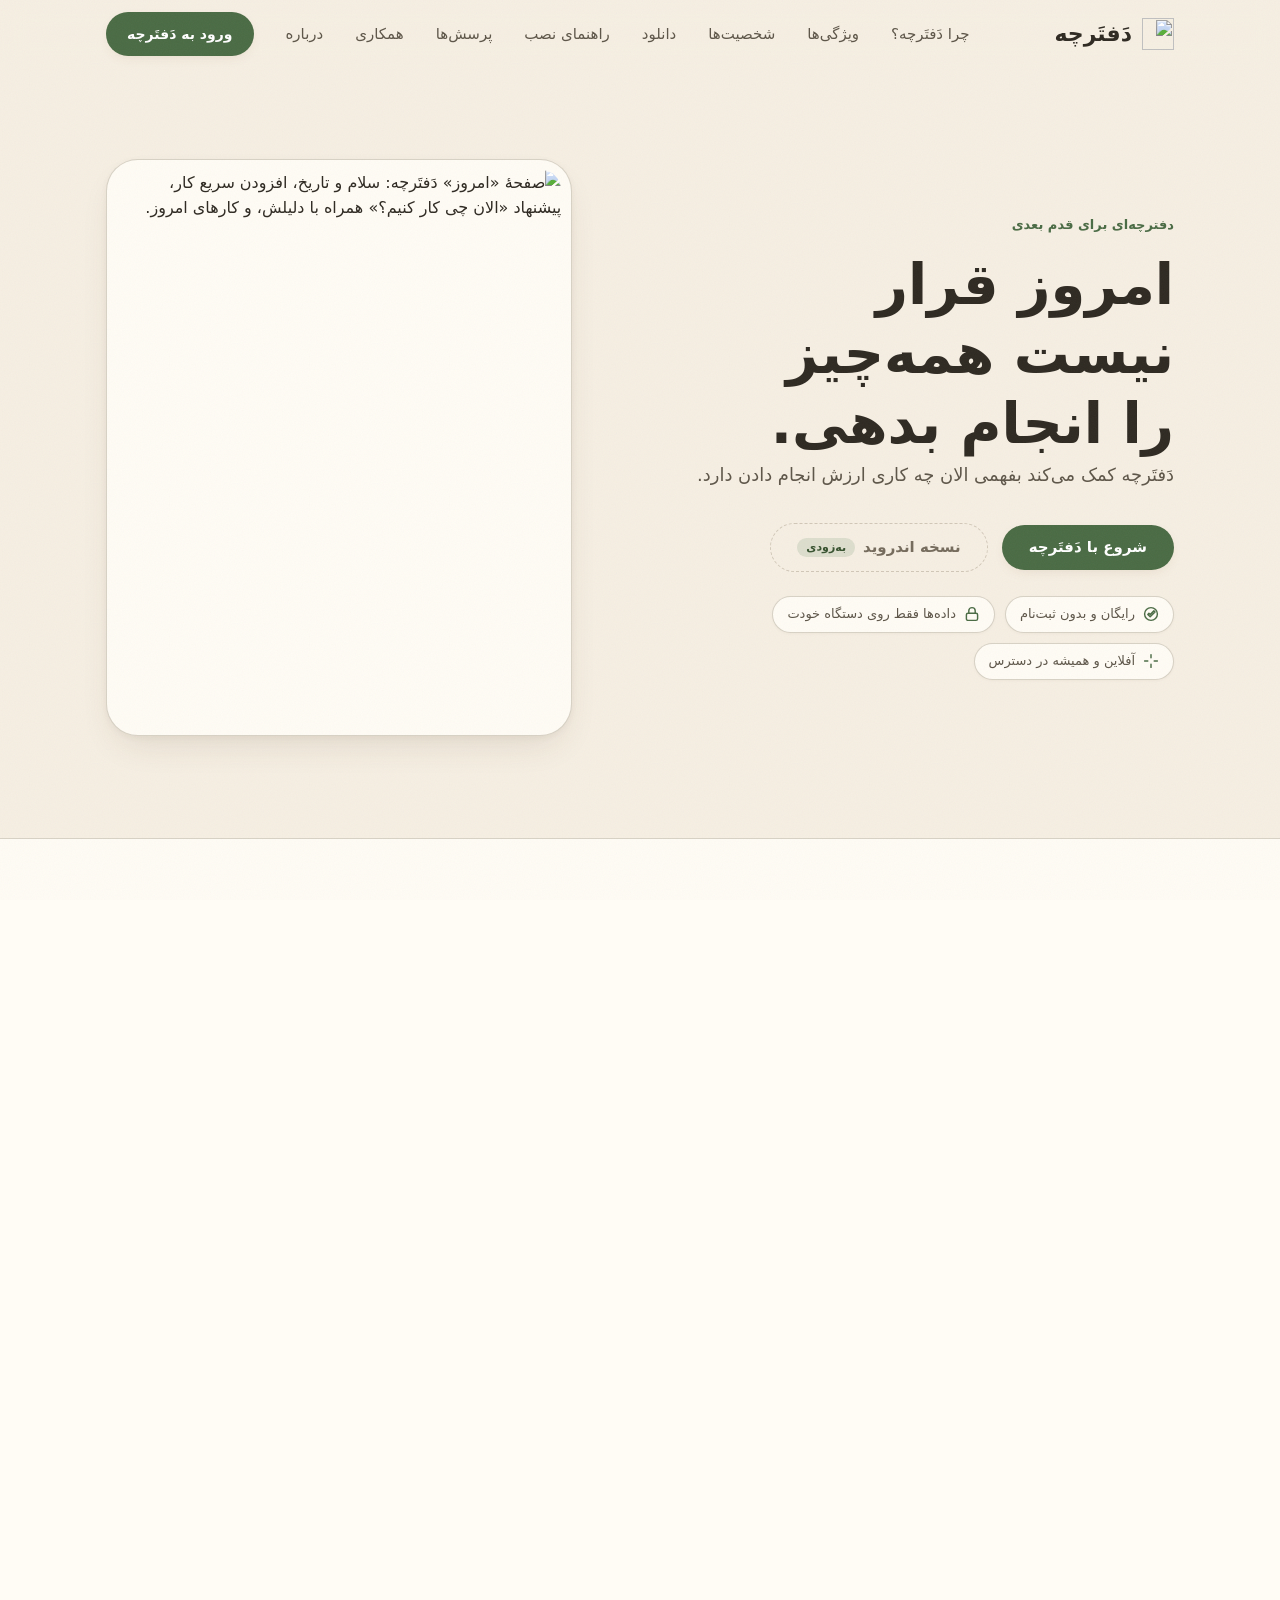
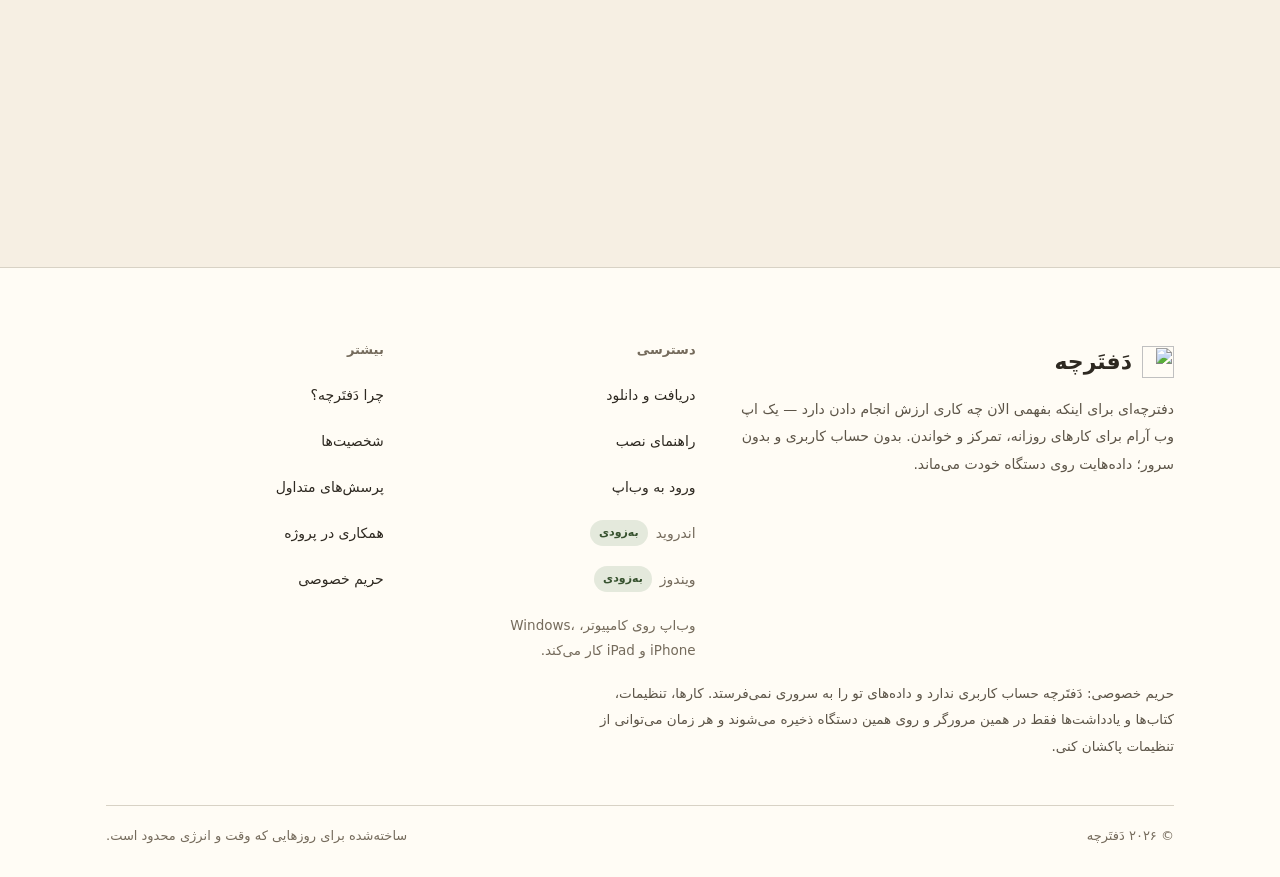
==== commit 7e90d201: "fix bug" ====
--- a/index.html
+++ b/index.html
@@ -2,25 +2,15 @@
 <html lang="fa" dir="rtl">
 <head>
 <meta charset="UTF-8"/>
-<!-- Content-Security-Policy — the landing's own, deliberately tighter than the
-     app's: it loads nothing but same-origin files, so no CDN host is allowed.
-     There is no inline script and no inline style on this page, so neither
-     directive needs a hash to pin, and nothing here has to be kept in step with
-     a hash when the page changes. No web app manifest is declared on purpose:
-     the installable thing is the app at app.daftrche.ir, and a manifest served
-     from here could only ever install the landing under the product's name. -->
-<meta http-equiv="Content-Security-Policy" content="default-src 'self'; script-src 'self'; style-src 'self'; img-src 'self' data:; font-src 'self'; base-uri 'self'; form-action 'none'; object-src 'none'"/>
+<!-- Content-Security-Policy: strict same-origin policy, no inline scripts or styles -->
+<meta http-equiv="Content-Security-Policy" content="default-src 'self'; script-src 'self'; style-src 'self'; img-src 'self' data:; font-src 'self'; connect-src 'none'; media-src 'none'; worker-src 'none'; child-src 'none'; base-uri 'self'; form-action 'none'; object-src 'none'"/>
 <meta name="viewport" content="width=device-width, initial-scale=1, viewport-fit=cover"/>
 <meta name="referrer" content="strict-origin-when-cross-origin"/>
 <meta name="color-scheme" content="light"/>
 <meta name="theme-color" content="#f6efe3"/>
 <title>دَفتَرچه — بفهم الان چه کاری ارزش انجام دادن دارد</title>
 <meta name="description" content="دَفتَرچه یک دفترچهٔ آرام برای کارهای روزانه، تمرکز و خواندن است. به‌جای فهرست بلندِ کارها، کمکت می‌کند بفهمی الان کدام کار ارزش انجام دادن دارد."/>
-<!-- The page's own address, for crawlers and social cards. `daftrche.ir` is the
-     domain in CNAME and the landing owns its root; the web app is served from
-     `app.daftrche.ir`, the address js/config.js hands to every [data-app-link].
-     Keep the three in step — canonical, og:url and og:image all describe this
-     one page, and a card is only as good as the URL it points at. -->
+<!-- Canonical URL and social preview metadata -->
 <link rel="canonical" href="https://daftrche.ir/"/>
 <meta property="og:type" content="website"/>
 <meta property="og:site_name" content="دَفتَرچه"/>
@@ -63,20 +53,18 @@
 
     <nav class="lp-nav" id="lpNav" aria-label="ناوبری اصلی">
       <ul>
+        <li><a href="#why">چرا دَفتَرچه؟</a></li>
         <li><a href="#features">ویژگی‌ها</a></li>
-        <li><a href="#why">چرا دَفتَرچه؟</a></li>
         <li><a href="#characters">شخصیت‌ها</a></li>
         <li><a href="#download">دانلود</a></li>
+        <li><a href="#install">راهنمای نصب</a></li>
         <li><a href="#faq">پرسش‌ها</a></li>
         <li><a href="contribute.html">همکاری</a></li>
         <li><a href="#about">درباره</a></li>
       </ul>
     </nav>
 
-    <!-- Entry to the web app. Its destination comes from js/config.js, the one
-         place to edit — every [data-app-link] on the page follows that value.
-         The href below carries that same address on its own, so the button
-         still reaches the app with scripting switched off. -->
+    <!-- Web app entry button (fallback URL when scripting is disabled) -->
     <a class="lp-btn lp-btn-primary lp-cta" href="https://app.daftrche.ir/" data-app-link>ورود به دَفتَرچه</a>
   </div>
 </header>
@@ -469,6 +457,111 @@
     </div>
   </section>
 
+  <!-- ═══ Install Guide (Android & iOS) (#install) ═══ -->
+  <section class="lp-section lp-install" id="install" aria-labelledby="installTitle">
+    <div class="lp-wrap">
+      <div class="lp-download-head lp-reveal">
+        <p class="lp-eyebrow">راهنمای نصب</p>
+        <h2 class="lp-h2" id="installTitle">دَفتَرچه را مثل یک اپ روی گوشی نصب کن</h2>
+        <p class="lp-sub">وب‌اپ دَفتَرچه روی صفحهٔ اصلی نصب می‌شود؛ بدون استور، بدون حجم دانلود و همیشه در دسترس — حتی وقتی اینترنت نداری.</p>
+      </div>
+
+      <div class="lp-install-grid">
+        <!-- اندروید -->
+        <article class="lp-install-card lp-install-android lp-reveal">
+          <header class="lp-install-head">
+            <span class="lp-install-brand">
+              <span class="lp-install-logo" aria-hidden="true">
+                <svg viewBox="0 0 24 24" fill="currentColor">
+                  <path d="M17.523 15.3414c-.5511 0-.9993-.4486-.9993-1.0003s.4482-1.0003.9993-1.0003c.551 0 .9992.4486.9992 1.0003s-.4482 1.0003-.9992 1.0003m-11.046 0c-.5511 0-.9993-.4486-.9993-1.0003s.4482-1.0003.9993-1.0003c.5511 0 .9992.4486.9992 1.0003s-.4481 1.0003-.9992 1.0003m11.4045-6.02l1.9973-3.4592a.416.416 0 0 0-.1521-.5676.416.416 0 0 0-.5676.1521l-2.0223 3.503C15.5873 8.358 13.856 8 12 8s-3.5873.358-5.1368.9507L4.8409 5.4477a.416.416 0 0 0-.5676-.1521.416.416 0 0 0-.1521.5676l1.9973 3.4592C2.6889 11.1867.3432 14.6589 0 18.761h24c-.3432-4.1021-2.6889-7.5743-6.1185-9.4396"/>
+                </svg>
+              </span>
+              <span class="lp-install-brand-text">
+                <b>اندروید</b>
+                <span>کروم، سامسونگ اینترنت، اِج</span>
+              </span>
+            </span>
+            <span class="lp-install-os">Android</span>
+          </header>
+
+          <ol class="lp-steps">
+            <li>
+              <span class="lp-step-num">۱</span>
+              <p>مرورگر گوشی را باز کن و به <a href="https://app.daftrche.ir/" data-app-link>app.daftrche.ir</a> برو.</p>
+            </li>
+            <li>
+              <span class="lp-step-num">۲</span>
+              <p>از منوی سه‌نقطهٔ بالا (⋮) گزینهٔ «افزودن به صفحهٔ اصلی» یا «نصب برنامه» را بزن.</p>
+            </li>
+            <li>
+              <span class="lp-step-num">۳</span>
+              <p>در پنجرهٔ تأیید، «افزودن» یا «نصب» را انتخاب کن.</p>
+            </li>
+            <li>
+              <span class="lp-step-num">۴</span>
+              <p>از این به بعد دَفتَرچه را از آیکون روی صفحهٔ اصلی باز کن؛ تمام‌صفحه، سریع و آفلاین.</p>
+            </li>
+          </ol>
+
+          <p class="lp-install-note">
+            <svg viewBox="0 0 20 20" fill="none" stroke="currentColor" stroke-width="1.8" stroke-linecap="round" stroke-linejoin="round" aria-hidden="true"><circle cx="10" cy="10" r="8"/><path d="M10 6.4v4.2M10 13.4h.01"/></svg>
+            <span>گاهی کروم خودش نوار «افزودن دَفتَرچه به صفحهٔ اصلی» را پایین صفحه نشان می‌دهد؛ همان را بزن.</span>
+          </p>
+
+          <div class="lp-install-cta">
+            <a class="lp-btn lp-btn-primary lp-dl-btn" href="https://app.daftrche.ir/" data-app-link>باز کردن وب‌اپ و نصب</a>
+          </div>
+        </article>
+
+        <!-- آی‌او‌اس -->
+        <article class="lp-install-card lp-install-ios lp-reveal">
+          <header class="lp-install-head">
+            <span class="lp-install-brand">
+              <span class="lp-install-logo" aria-hidden="true">
+                <svg viewBox="0 0 24 24" fill="currentColor">
+                  <path d="M12.152 6.896c-.948 0-2.415-1.078-3.96-1.04-2.04.027-3.91 1.183-4.961 3.014-2.117 3.675-.546 9.103 1.519 12.09 1.013 1.454 2.208 3.09 3.792 3.039 1.52-.065 2.09-.987 3.935-.987 1.831 0 2.35.987 3.96.948 1.637-.026 2.676-1.48 3.676-2.948 1.156-1.688 1.636-3.325 1.662-3.415-.039-.013-3.182-1.221-3.22-4.857-.026-3.04 2.48-4.494 2.597-4.559-1.429-2.09-3.623-2.324-4.39-2.376-2-.156-3.675 1.09-4.61 1.09zM15.53 3.83c.843-1.012 1.4-2.427 1.245-3.83-1.207.052-2.662.805-3.532 1.818-.78.896-1.454 2.338-1.273 3.714 1.338.104 2.715-.688 3.559-1.701"/>
+                </svg>
+              </span>
+              <span class="lp-install-brand-text">
+                <b>آیفون و آیپد</b>
+                <span>فقط با مرورگر سافاری</span>
+              </span>
+            </span>
+            <span class="lp-install-os">iOS</span>
+          </header>
+
+          <ol class="lp-steps">
+            <li>
+              <span class="lp-step-num">۱</span>
+              <p>سافاری را باز کن و به <a href="https://app.daftrche.ir/" data-app-link>app.daftrche.ir</a> برو.</p>
+            </li>
+            <li>
+              <span class="lp-step-num">۲</span>
+              <p>روی دکمهٔ اشتراک‌گذاری (مربع با فلش رو به بالا) در نوار پایین بزن.</p>
+            </li>
+            <li>
+              <span class="lp-step-num">۳</span>
+              <p>در فهرست باز شده، «افزودن به صفحهٔ اصلی» را انتخاب کن.</p>
+            </li>
+            <li>
+              <span class="lp-step-num">۴</span>
+              <p>بالا «افزودن» را بزن؛ آیکون دَفتَرچه روی صفحهٔ اصلی ساخته می‌شود.</p>
+            </li>
+          </ol>
+
+          <p class="lp-install-note">
+            <svg viewBox="0 0 20 20" fill="none" stroke="currentColor" stroke-width="1.8" stroke-linecap="round" stroke-linejoin="round" aria-hidden="true"><circle cx="10" cy="10" r="8"/><path d="M10 6.4v4.2M10 13.4h.01"/></svg>
+            <span>در آیفون و آیپد فقط سافاری می‌تواند دَفتَرچه را روی صفحهٔ اصلی نصب کند؛ کروم این گزینه را ندارد.</span>
+          </p>
+
+          <div class="lp-install-cta">
+            <a class="lp-btn lp-btn-primary lp-dl-btn" href="https://app.daftrche.ir/" data-app-link>باز کردن وب‌اپ و نصب</a>
+          </div>
+        </article>
+      </div>
+    </div>
+  </section>
+
   <!-- ═══ FAQ (پرسش‌های متداول) ═══ -->
   <section class="lp-section lp-faq" id="faq" aria-labelledby="faqTitle">
     <div class="lp-wrap">
@@ -505,7 +598,7 @@
             <svg class="lp-faq-icon" viewBox="0 0 20 20" fill="none" stroke="currentColor" stroke-width="2" stroke-linecap="round" stroke-linejoin="round" aria-hidden="true"><path d="m6 8 4 4 4-4"/></svg>
           </summary>
           <div class="lp-faq-content">
-            <p>کافی است با مرورگر گوشی (سافاری در آیفون یا کروم در اندروید) وارد وب‌اپ شوی و از منوی مرورگر گزینه «Add to Home Screen» (افزودن به صفحه اصلی) را انتخاب کنی. مثل یک اپلیکیشن بومی تمام‌صفحه و سریع باز می‌شود.</p>
+            <p>کافی است با مرورگر گوشی وارد وب‌اپ شوی و از منوی مرورگر گزینهٔ «افزودن به صفحهٔ اصلی» را انتخاب کنی؛ مثل یک اپلیکیشن بومی تمام‌صفحه و سریع باز می‌شود. گام‌به‌گام اندروید و آیفون را در <a href="#install">راهنمای نصب</a> آورده‌ایم.</p>
           </div>
         </details>
 
@@ -563,6 +656,7 @@
         <h3>دسترسی</h3>
         <ul>
           <li><a href="#download">دریافت و دانلود</a></li>
+          <li><a href="#install">راهنمای نصب</a></li>
           <li><a href="https://app.daftrche.ir/" data-app-link>ورود به وب‌اپ</a></li>
           <li><span class="lp-off">اندروید <span class="lp-soon-tag">به‌زودی</span></span></li>
           <li><span class="lp-off">ویندوز <span class="lp-soon-tag">به‌زودی</span></span></li>
--- a/css/base.css
+++ b/css/base.css
@@ -1,13 +1,7 @@
-/* ═══ Landing — design foundation ═══
-   The landing page keeps the notebook's own design system: the two Estedad
-   faces, the warm paper palette, and the shared radius, shadow and motion
-   tokens. Nothing here is a new colour or a new rule — it is the same
-   foundation the app is drawn from. What is deliberately absent is everything
-   the landing never paints: the floating dock, the reader, the pick book,
-   settings, the four night palettes and the three other daylight ones. This
-   sheet holds only what landing.css and the page actually consume. */
+/* ═══ Landing Design Foundation ═══
+   Design tokens: typography, paper color palette, radii, shadows, and motion. */
 
-/* ── Fonts ──────────────────────────────────────────────────────────────── */
+/* ── Typography & Web Fonts ─────────────────────────────────────────────── */
 @font-face {
   font-family: 'Estedad';
   src: url('../assets/fonts/Estedad[wght].woff2') format('woff2');
@@ -27,10 +21,7 @@
 /* ── Reset ──────────────────────────────────────────────────────────────── */
 *{margin:0;padding:0;box-sizing:border-box}
 
-/* ── Palettes ─────────────────────────────────────────────────────────────
-   Paper is the landing's whole surface, so its fourteen values travel whole.
-   From sage the landing borrows only the guide's green — the accent every
-   button, icon and focus ring is painted with. */
+/* ── Color Palettes ─────────────────────────────────────────────────────── */
 :root{
   --pal-paper-bg:#f6efe3;
   --pal-paper-surface:#fffcf5;
@@ -38,11 +29,7 @@
   --pal-paper-text:#2e2921;
   --pal-paper-text2:#5d5548;
   --pal-paper-muted:#8f8574;
-  /* The muted tone that may carry text. The grey above is a surface tint: at
-     3.18:1 on paper, 3.55:1 on a card and 3.64:1 on white it is not a text
-     colour. This one measures 4.58:1 / 5.11:1 / 5.23:1 — it clears WCAG 2.2 AA
-     for body copy on every surface the landing paints, while staying the same
-     warm grey family and staying readable as *secondary* text. */
+  /* Secondary text color (WCAG AA compliant contrast) */
   --pal-paper-muted-strong:#756b5c;
   --pal-paper-border:rgba(80,60,30,.10);
   --pal-paper-border-strong:rgba(80,60,30,.22);
@@ -51,6 +38,7 @@
   --pal-paper-accent-soft:rgba(224,95,40,.13);
   --pal-paper-tape:rgba(255,196,120,.50);
   --pal-paper-glass:rgba(255,252,245,.72);
+  --pal-paper-glass-strong:rgba(246,239,227,.88);
   --pal-paper-on-accent:#1e1b18;
 
   --pal-sage-accent:#4a6b44;
@@ -58,7 +46,7 @@
   --pal-sage-accent-soft:rgba(88,129,87,.16);
   --pal-sage-on-accent:#ffffff;
 
-  /* Store & platform tokens (Official brand colors calibrated for WCAG contrast on paper) */
+  /* Store and platform brand colors */
   --pal-brand-bazaar:#0ea960;
   --pal-brand-bazaar-dark:#0a7e47;
   --pal-brand-bazaar-soft:rgba(14,169,96,.12);
@@ -69,6 +57,8 @@
   --pal-brand-myket-surface:#f3f8fe;
   --pal-brand-android:#15803d;
   --pal-brand-android-soft:rgba(21,128,61,.12);
+  --pal-brand-ios:#1f2937;
+  --pal-brand-ios-soft:rgba(31,41,55,.10);
   --pal-brand-windows:#0369a1;
   --pal-brand-windows-soft:rgba(3,105,161,.12);
   --pal-brand-telegram:#229ed9;
@@ -85,9 +75,7 @@
   --pal-brand-github-surface:#f6f8fa;
 }
 
-/* ── Semantic names, pointed at paper ────────────────────────────────────
-   The same vocabulary the app uses. landing.css remaps the accent names onto
-   the sage green, so a focus ring and a button can never disagree. */
+/* ── Semantic Color Tokens ─────────────────────────────────────────────── */
 :root{
   --color-bg:var(--pal-paper-bg);
   --color-surface:var(--pal-paper-surface);
@@ -103,7 +91,7 @@
   --color-accent-soft:var(--pal-paper-accent-soft);
   --color-focus:var(--pal-paper-accent);
 
-  /* Legacy aliases the base rules below are written with */
+  /* Legacy aliases */
   --bg:var(--color-bg);
   --surface:var(--color-surface);
   --text:var(--color-text-primary);
@@ -111,7 +99,7 @@
   --accent:var(--color-accent);
   --border:var(--color-border);
 
-  /* ── Radius Scale ── */
+  /* Radius Scale */
   --radius-xs:8px;
   --radius-sm:12px;
   --radius-md:16px;
@@ -119,46 +107,42 @@
   --radius-xl:24px;
   --radius-pill:999px;
 
-  /* ── Shadows ── */
+  /* Shadows */
   --shadow-1:0 4px 14px -6px rgba(122,80,35,.18);
   --shadow-2:0 24px 50px -24px rgba(122,80,35,.35);
   --shadow-paper-floating:0 16px 36px -12px rgba(80,60,30,.14), 0 2px 6px 0 rgba(80,60,30,.05);
   --shadow-paper-card:0 8px 20px -6px rgba(80,60,30,.10), 0 1px 3px 0 rgba(80,60,30,.04);
 
-  /* ── Typography ── */
+  /* Typography */
   --font-ui: 'Estedad', system-ui, sans-serif;
   --font-personality: 'Estedad Mad', 'Estedad', system-ui, sans-serif;
 
-  /* ── Motion ── */
+  /* Motion */
   --duration-fast:.18s;
   --duration-base:.3s;
   --duration-slow:.5s;
   --ease-out:cubic-bezier(.22,1,.36,1);
 
-  /* ── Stacking order ──
-     Named layers for predictable ordering. */
+  /* Stacking order (z-index) */
   --z-header:50;
   --z-mobile-bar:60;
   --z-grain:97;
   --z-skip:100;
 }
 
-/* ── Page ───────────────────────────────────────────────────────────────── */
+/* ── Base Page Styling ──────────────────────────────────────────────────── */
 body{font-family:var(--font-ui);background:var(--bg);color:var(--text);min-height:100vh;min-height:100dvh;overflow-x:hidden;transition:background var(--duration-slow),color var(--duration-slow);-webkit-tap-highlight-color:transparent;line-height:1.6}
 button{touch-action:manipulation;font-family:inherit}
 a,button,[role=button]{touch-action:manipulation}
 
-/* The paper grain the whole notebook is printed on — a fixed, non-interactive
-   texture layer. It is a data: SVG, which is why the landing's CSP allows
-   img-src data:. */
+/* Paper grain texture overlay */
 body::after{content:'';position:fixed;inset:0;z-index:var(--z-grain);pointer-events:none;opacity:.05;
   background-image:url("data:image/svg+xml,%3Csvg xmlns='http://www.w3.org/2000/svg' width='140' height='140'%3E%3Cfilter id='n'%3E%3CfeTurbulence type='fractalNoise' baseFrequency='0.85' numOctaves='2'/%3E%3C/filter%3E%3Crect width='140' height='140' filter='url(%23n)'/%3E%3C/svg%3E")}
 
-/* ── Accessibility foundation ──────────────────────────────────────────── */
+/* ── Accessible Focus Indicator ─────────────────────────────────────────── */
 :focus-visible{outline:2px solid var(--color-focus);outline-offset:2px;border-radius:var(--radius-xs)}
 
-/* ── Reduced motion ──────────────────────────────────────────────────────
-   Ambient and decorative motion stops; state changes stay, just instant. */
+/* ── Reduced Motion Preference ─────────────────────────────────────────── */
 @media (prefers-reduced-motion:reduce){
   *,*::before,*::after{animation-duration:.01ms!important;animation-iteration-count:1!important;transition-duration:.01ms!important}
   html{scroll-behavior:auto!important}
--- a/css/landing.css
+++ b/css/landing.css
@@ -8,11 +8,12 @@
    6. Interactive Characters Showcase (.lp-char-grid, #charBubble)
    7. Interactive Mood Switcher & Today Flow (#whatNowWidget, .lp-flow)
    8. Contribute Cards (.lp-contribute-card: GitHub, Telegram, X, Email)
-   9. FAQ Accordion (.lp-faq)
-   10. Footer & Privacy Notes (.lp-footer, .lp-privacy-note)
-   11. Responsive Phone Legibility (@media max-width: 720px)
-   12. Motion & Scroll Reveals (@media scripting: enabled)
-   13. Accessibility: Forced Colors, Print & Reduced Motion
+   9. Install Guide (.lp-install: Android & iOS)
+   10. FAQ Accordion (.lp-faq)
+   11. Footer & Privacy Notes (.lp-footer, .lp-privacy-note)
+   12. Responsive Phone Legibility (@media max-width: 720px)
+   13. Motion & Scroll Reveals (@media scripting: enabled)
+   14. Accessibility: Forced Colors, Print & Reduced Motion
 
    This sheet reuses the design tokens from css/base.css. Accent is sage green.
    All colours are semantic palette tokens (--pal-*). No raw hex in components. */
@@ -23,9 +24,7 @@
   --lp-surface: var(--pal-paper-surface);
   --lp-text: var(--pal-paper-text);
   --lp-text-2: var(--pal-paper-text2);
-  /* Text, not tint: the palette's muted grey is a surface wash that fails
-     contrast as type, so the landing reads secondary text from the AA-safe
-     tone beside it (measured ratios in base.css). */
+  /* Secondary text with WCAG AA compliant contrast ratio */
   --lp-muted: var(--pal-paper-muted-strong);
   --lp-border: var(--pal-paper-border-strong);
 
@@ -39,11 +38,10 @@
   --lp-max: 1180px;
   --lp-gutter: clamp(20px, 5vw, 56px);
   --lp-section: clamp(68px, 9vw, 132px);
-
-  /* ── Point the app's semantic names at the landing's green, so every rule in
-        base.css that draws with --color-accent (focus rings included) lands on
-        the same accent the landing paints with. A later stylesheet with equal
-        specificity wins, which is why this file must load after base.css. ── */
+  /* Sticky header height variable */
+  --lp-header-h: 69px;
+
+  /* ── Map semantic accent colors to landing green ── */
   --color-accent: var(--lp-green);
   --color-accent-strong: var(--lp-green-strong);
   --color-accent-soft: var(--lp-green-soft);
@@ -51,9 +49,7 @@
   --color-text-on-accent: var(--lp-on-green);
 }
 
-/* The landing is a fixed brand surface: it is always the warm paper, never the
-   reader's chosen app theme. Declaring the scheme keeps form controls, the
-   scrollbar and the canvas behind a scroll in that same daylight. */
+/* Fixed daylight color scheme */
 html { color-scheme: light; }
 
 body {
@@ -133,9 +129,7 @@
   color: var(--lp-muted);
 }
 
-/* A heading below an h2 — the problems row and the flow both sit under the one
-   section heading, so both are labelled at this level rather than promoted to a
-   second h2 and a second section. */
+/* Section sub-headings */
 .lp-h3 {
   font-family: var(--font-personality);
   font-size: clamp(1.08rem, 1.8vw, 1.35rem);
@@ -146,7 +140,7 @@
 
 .lp-emph {
   display: inline;
-  /* A highlighter, not a gradient: the paper's own green wash under the line */
+  /* Text highlight effect */
   background: linear-gradient(transparent 58%, var(--lp-green-soft) 58%, var(--lp-green-soft) 92%, transparent 92%);
   font-style: normal;
 }
@@ -183,7 +177,7 @@
   color: var(--lp-text);
 }
 
-/* Hover is a desktop enhancement, never a touch state (same guard as base.css) */
+/* Desktop hover effect */
 @media (hover: hover) {
   .lp-btn-primary:hover { background: var(--lp-green-strong); transform: translateY(-2px); box-shadow: var(--shadow-2); }
   .lp-btn-ghost:hover   { border-color: var(--lp-green); color: var(--lp-green); transform: translateY(-2px); }
@@ -192,8 +186,7 @@
 .lp-btn-primary:active,
 .lp-btn-ghost:active { transform: scale(0.98); }
 
-/* A CTA whose destination does not exist yet. It is not a link and not in the
-   tab order, so it can never send anyone to a made-up address. */
+/* Disabled / coming-soon button */
 .lp-btn-soon {
   background: transparent;
   border: 1.5px dashed var(--lp-border);
@@ -222,7 +215,7 @@
   position: sticky;
   top: 0;
   z-index: var(--z-header);
-  background: rgba(246, 239, 227, 0.88);
+  background: var(--pal-paper-glass-strong);
   -webkit-backdrop-filter: blur(12px);
   backdrop-filter: blur(12px);
   border-bottom: 1px solid transparent;
@@ -244,7 +237,7 @@
   display: inline-flex;
   align-items: center;
   gap: 10px;
-  min-height: 44px; /* the wordmark is a link: a 32px mark is not a tap target */
+  min-height: 44px; /* Brand logo link */
   text-decoration: none;
   color: var(--lp-text);
   margin-inline-end: auto;
@@ -271,6 +264,8 @@
   border-radius: var(--radius-pill);
   font-size: 15px;
   font-weight: 500;
+  /* Keep navigation labels on a single line */
+  white-space: nowrap;
   color: var(--lp-text-2);
   text-decoration: none;
   transition: color var(--duration-fast), background var(--duration-fast);
@@ -302,13 +297,19 @@
 .lp-header[data-open="true"] .lp-menu-btn .lp-open { display: none; }
 .lp-header[data-open="true"] .lp-menu-btn .lp-close { display: block; }
 
-@media (max-width: 880px) {
+/* Responsive header breakpoint (940px) */
+@media (max-width: 940px) {
   .lp-menu-btn { display: grid; }
   .lp-nav {
     position: absolute;
     inset-inline: 0;
     top: 100%;
     display: none;
+    /* Scrollable mobile menu drawer */
+    max-height: calc(100dvh - var(--lp-header-h, 69px) - var(--lp-bar-h, 0px));
+    overflow-y: auto;
+    overscroll-behavior: contain;
+    -webkit-overflow-scrolling: touch;
     padding: 6px 0 14px;
     background: var(--lp-bg);
     border-bottom: 1px solid var(--lp-border);
@@ -316,6 +317,20 @@
   .lp-header[data-open="true"] .lp-nav { display: block; }
   .lp-nav ul { flex-direction: column; align-items: stretch; gap: 0; }
   .lp-nav a { padding: 14px 16px; border-radius: var(--radius-sm); font-size: 16px; }
+}
+
+/* Header fallback when scripting is disabled */
+/* Wrapping navigation layout */
+html:not(.lp-live) .lp-menu-btn { display: none; }
+html:not(.lp-live) .lp-header-inner { flex-wrap: wrap; }
+html:not(.lp-live) .lp-nav { position: static; display: block; flex: 0 1 auto; padding: 0; background: none; border: 0; }
+html:not(.lp-live) .lp-nav ul { flex-direction: row; flex-wrap: wrap; }
+
+/* Compact navigation spacing for medium viewports */
+@media (min-width: 941px) and (max-width: 1080px) {
+  .lp-header-inner { gap: 12px; }
+  .lp-nav ul { gap: 2px; }
+  .lp-nav a { padding: 9px 11px; font-size: 14px; }
 }
 
 /* ═══ Hero ═══ */
@@ -370,39 +385,26 @@
   animation: lpBob 6.5s ease-in-out infinite;
 }
 .lp-hero-char { position: absolute; inset-inline-start: -4px; top: -58px; width: 70px; }
-/* On a phone the header is tight, so the wordmark, the mark and the CTA are
-   trimmed together rather than letting the CTA wrap or slide off the edge. */
+/* Header mobile layout adjustments */
 @media (max-width: 640px) {
   .lp-header-inner { gap: 10px; }
   .lp-brand img { width: 28px; height: 28px; }
   .lp-brand span { font-size: 19px; }
-  /* 44px, not 42: the one control that is only ever tapped is the last one that
-     should be under the size a thumb can hit. */
+  /* Accessible 44px minimum tap target */
   .lp-menu-btn { width: 44px; height: 44px; }
   .lp-header .lp-cta { min-height: 44px; padding: 10px 15px; font-size: 13px; }
-  /* The hero's own top padding is too thin for a peeking character to clear the
-     sticky header, so on a phone it is drawn smaller and nearer the eyebrow. */
+  /* Mobile hero character position */
   .lp-hero-char { top: -16px; inset-inline-start: auto; inset-inline-end: 0; width: 52px; opacity: .45; }
 }
 
-/* The narrowest phones have no room for the wordmark, the menu button and the
-   entry button on one row: at 320px that row needs 282px and the padded column
-   offers 263, so the CTA was being pushed into the gutter (it stayed on screen,
-   but outside the margin every other element respects). The CTA is the one of
-   the three that has to stay, so the wordmark goes — the mark alone is still the
-   link home, still named for a screen reader, and the page says دَفتَرچه در its
-   hero two lines below. */
+/* Narrow mobile screens: hide text wordmark to preserve space */
 @media (max-width: 355px) {
   .lp-header .lp-brand span { display: none; }
-  /* Standing alone, the mark is 28px wide: 8px of padding either side makes it
-     the same 44px target as the button beside it. */
+  /* Brand icon tap target padding */
   .lp-header .lp-brand { padding-inline: 8px; }
 }
 
-/* ═══ The framed screenshot (the real product, not a mockup) ═══
-   The app's page is the same paper as the landing, so the frame's lighter
-   surface and a hairline are what give the capture an edge. No browser chrome,
-   no invented UI — just the screen inside a quiet bezel. */
+/* ═══ App Screenshot Frame ═══ */
 .lp-shot {
   display: block;
   margin: 0;
@@ -427,12 +429,7 @@
   border-radius: var(--radius-lg);
 }
 
-/* ═══ The problems — a staircase, not three equal cards ═══
-   Three identical cards side by side was the shape the redesign audit flagged:
-   equal weight, equal height, nothing to look at twice, and a whole band of the
-   page spent on it. The same three points now step down across the row behind a
-   hairline each, which reads as a sequence (and as the diagnosis the section
-   makes) rather than as a menu of features. */
+/* ═══ Problem Cards (Staircase Layout) ═══ */
 .lp-zig-head { max-width: 62ch; margin-top: clamp(32px, 4.5vw, 58px); }
 .lp-zig-head .lp-h3 { margin-bottom: 8px; }
 .lp-zig {
@@ -456,8 +453,7 @@
 .lp-zig p { font-size: 14.5px; line-height: 1.9; color: var(--lp-text-2); }
 @media (min-width: 820px) {
   .lp-zig { grid-template-columns: repeat(3, 1fr); }
-  /* The step: each point sits a little lower than the last, so the row reads
-     as one argument in three beats instead of three parallel boxes. */
+  /* Stepped card offset */
   .lp-zig li:nth-child(2) { margin-top: 26px; }
   .lp-zig li:nth-child(3) { margin-top: 52px; }
 }
@@ -474,13 +470,13 @@
 .lp-zig .lp-ico { width: 44px; height: 44px; border-radius: var(--radius-sm); }
 .lp-zig .lp-ico svg { width: 22px; height: 22px; }
 
-/* ═══ Decision Layer — the centre of the page ═══ */
+/* ═══ Decision Flow Section ═══ */
 .lp-why { background: var(--lp-surface); border-block: 1px solid var(--lp-border); }
 .lp-why-head { max-width: 70ch; }
 .lp-why-head .lp-h2 { margin-bottom: 18px; }
 .lp-why-head .lp-emph { margin-block-start: 6px; }
 
-/* The caption the five steps answer, one heading down from the section's own. */
+/* Step flow subtitle */
 .lp-flow-cap { margin-top: clamp(44px, 6vw, 78px); }
 
 .lp-flow {
@@ -504,11 +500,7 @@
   background: var(--lp-bg);
   border: 1px solid var(--lp-border);
 }
-/* The connector: a soft dashed thread through the row, hidden on the narrow
-   columns where the cards stack and there is no single line to follow. It hangs
-   off the *trailing* edge rather than the leading one, which is what makes it
-   work in a right-to-left row: on the leading edge every dash lands in the next
-   card's outer margin and the last pair is left unjoined. */
+/* Connecting dashed line between steps */
 @media (min-width: 1040px) {
   .lp-flow li::after {
     content: '';
@@ -544,32 +536,19 @@
 }
 .lp-flow p { font-size: 13.5px; line-height: 1.8; color: var(--lp-text-2); }
 
-/* ═══ Product Showcase — a varied bento, never text→shot→text→shot ═══ */
+/* ═══ Product Showcase (Bento Grid) ═══ */
 .lp-features-head { max-width: 60ch; }
 .lp-bento {
   display: grid;
   gap: 20px;
   margin-top: clamp(30px, 4vw, 52px);
   grid-template-columns: 1fr;
-  /* Cards share their row's height, so the receipt and the shelf can be pinned
-     to a common baseline by `margin-top: auto` instead of floating at whatever
-     height their own text happened to end at. */
+  /* Align card bottom elements */
   align-items: stretch;
 }
 @media (min-width: 900px) {
   .lp-bento { grid-template-columns: repeat(12, 1fr); }
-  /* Like sits beside like. Two of these cards carry a 4:5 phone screenshot — the
-     tallest thing in the section at ~525px — and two carry copy with a small
-     receipt or shelf under it at ~300px. Paired off against each other, the
-     short card was always standing in a hole: with `align-items: start` the hole
-     showed as 403px and 369px of bare page beside it, and with `stretch` the card
-     grew to swallow the hole and it reappeared *inside* the card, 419px of empty
-     surface above a dashed receipt. Matching the pairs removes the hole instead
-     of relocating it, and costs nothing: the spans stay asymmetric (7/5 over
-     5/7) and the tag→title→copy→receipt order is untouched.
-
-     The DOM order stays a، b، c، d — the order the section is read in when it
-     stacks into one column — and only the desktop placement changes. */
+  /* Bento grid asymmetric layout */
   .lp-feat-a { grid-column: 1 / span 7; grid-row: 1; }
   .lp-feat-c { grid-column: 8 / span 5; grid-row: 1; }
   .lp-feat-b { grid-column: 1 / span 5; grid-row: 2; }
@@ -596,13 +575,11 @@
   line-height: 1.4;
 }
 .lp-feat p { font-size: 14.5px; line-height: 1.9; color: var(--lp-text-2); }
-/* Screenshots sit on the same baseline as the receipt and the shelf: they belong
-   to the bottom of their card, not to the paragraph above them. */
+/* Screenshot baseline alignment */
 .lp-feat-media { margin-top: auto; padding-top: 6px; }
 .lp-feat-media .lp-shot { box-shadow: var(--shadow-1); max-width: 420px; margin-inline: auto; }
 
-/* The decision "receipt" — how the What-Now answer is explained. Real text and
-   the app's own tokens, with an interactive mood switch. */
+/* Interactive decision receipt preview */
 .lp-interactive-demo {
   margin-top: auto;
   display: flex;
@@ -667,16 +644,15 @@
   font-size: 13px;
 }
 
-/* Library: a quiet shelf illustration, drawn in the notebook's ink. */
+/* Library shelf illustration */
 .lp-shelf { margin-top: auto; display: grid; place-items: center; padding: 10px 0 4px; }
 .lp-shelf svg { width: min(220px, 70%); height: auto; color: var(--lp-green); opacity: .9; }
 
-/* ═══ Characters, and the days they are for ═══ */
+/* ═══ Characters Showcase ═══ */
 .lp-chars-head { text-align: center; }
 .lp-chars-head .lp-h2 { margin-bottom: 10px; }
 .lp-chars-head .lp-sub { max-width: 52ch; margin-inline: auto; }
-/* The list of days opens the section's second half — one heading further down,
-   where the old page started a section of its own to say the same thing. */
+/* Character use-case days header */
 .lp-days-head { margin-top: clamp(38px, 5vw, 64px); }
 .lp-char-grid {
   display: grid;
@@ -776,7 +752,7 @@
   line-height: 1.6;
 }
 
-/* ═══ Use Cases — quiet quotes, not another card grid ═══ */
+/* ═══ Use Case Quotes ═══ */
 .lp-uses { display: grid; gap: 0; margin-top: clamp(24px, 3vw, 40px); }
 .lp-use {
   display: grid;
@@ -829,11 +805,7 @@
 }
 @media (max-width: 620px) { .lp-final-char { display: none; } }
 
-/* ═══ Not-found page ═══
-   The host serves the root 404.html for any address that does not exist, and
-   that page borrows this final-CTA composition as-is. The only thing it needs
-   that this page does not have is a character large enough to carry the
-   apology. */
+/* ═══ 404 Not Found Page Layout ═══ */
 .lp-404-char {
   display: block;
   width: 132px;
@@ -1540,6 +1512,188 @@
   flex-shrink: 0;
 }
 
+/* ═══ Install Guide (Android & iOS) ═══ */
+.lp-install { padding-block: clamp(40px, 6vw, 84px); }
+
+.lp-install-grid {
+  display: grid;
+  gap: 22px;
+  grid-template-columns: 1fr;
+  align-items: stretch;
+}
+@media (min-width: 880px) {
+  .lp-install-grid { grid-template-columns: repeat(2, 1fr); }
+}
+
+.lp-install-card {
+  position: relative;
+  overflow: hidden;
+  display: flex;
+  flex-direction: column;
+  gap: 18px;
+  padding: clamp(22px, 3vw, 30px);
+  border-radius: var(--radius-xl);
+  background: var(--lp-surface);
+  border: 1px solid var(--lp-border);
+  box-shadow: var(--shadow-paper-card);
+}
+.lp-install-android::before {
+  content: "";
+  position: absolute;
+  top: 0;
+  inset-inline: 0;
+  height: 3.5px;
+  background: linear-gradient(90deg, var(--pal-brand-android), #22c55e);
+}
+.lp-install-ios::before {
+  content: "";
+  position: absolute;
+  top: 0;
+  inset-inline: 0;
+  height: 3.5px;
+  background: linear-gradient(90deg, var(--pal-brand-ios), #4b5563);
+}
+
+.lp-install-head {
+  display: flex;
+  align-items: center;
+  flex-wrap: wrap;
+  gap: 10px 12px;
+}
+.lp-install-brand {
+  display: flex;
+  align-items: center;
+  gap: 12px;
+  min-width: 0;
+  margin-inline-end: auto;
+}
+.lp-install-logo {
+  width: 46px;
+  height: 46px;
+  flex: 0 0 auto;
+  display: grid;
+  place-items: center;
+  border-radius: var(--radius-md);
+  border: 1px solid var(--lp-border);
+}
+.lp-install-logo svg { width: 24px; height: 24px; }
+.lp-install-android .lp-install-logo {
+  background: var(--pal-brand-android-soft);
+  color: var(--pal-brand-android);
+}
+.lp-install-ios .lp-install-logo {
+  background: var(--pal-brand-ios-soft);
+  color: var(--pal-brand-ios);
+}
+.lp-install-brand-text { display: flex; flex-direction: column; gap: 2px; min-width: 0; }
+.lp-install-brand-text b {
+  font-family: var(--font-personality);
+  font-size: 1.12rem;
+  font-weight: 700;
+  color: var(--lp-text);
+}
+.lp-install-brand-text span { font-size: 12.5px; color: var(--lp-muted); }
+.lp-install-os {
+  flex: 0 0 auto;
+  padding: 5px 11px;
+  border-radius: var(--radius-pill);
+  background: var(--lp-green-soft);
+  color: var(--lp-green-strong);
+  font-size: 11px;
+  font-weight: 700;
+  letter-spacing: .02em;
+}
+
+/* Highlight active device card */
+.lp-install-card.is-current {
+  order: -1;
+  border-color: var(--pal-sage-accent);
+  box-shadow: var(--shadow-paper-floating);
+}
+.lp-install-you {
+  flex: 0 0 auto;
+  padding: 5px 11px;
+  border-radius: var(--radius-pill);
+  background: var(--lp-green);
+  color: var(--lp-on-green);
+  font-size: 11px;
+  font-weight: 700;
+}
+
+.lp-steps {
+  list-style: none;
+  display: flex;
+  flex-direction: column;
+}
+.lp-steps li {
+  position: relative;
+  display: flex;
+  align-items: flex-start;
+  gap: 12px;
+  padding-bottom: 16px;
+}
+.lp-steps li:last-child { padding-bottom: 0; }
+/* Numbered step connector line */
+.lp-steps li:not(:last-child)::after {
+  content: "";
+  position: absolute;
+  inset-inline-start: 15px;
+  top: 34px;
+  bottom: 2px;
+  width: 1.5px;
+  background: var(--lp-border);
+}
+.lp-step-num {
+  flex: 0 0 auto;
+  width: 32px;
+  height: 32px;
+  display: grid;
+  place-items: center;
+  border-radius: var(--radius-pill);
+  background: var(--lp-green-soft);
+  color: var(--lp-green-strong);
+  font-size: 14px;
+  font-weight: 700;
+  position: relative;
+  z-index: 1;
+}
+.lp-steps p {
+  padding-top: 4px;
+  font-size: 14.5px;
+  line-height: 1.85;
+  color: var(--lp-text-2);
+}
+.lp-steps a {
+  color: var(--lp-green-strong);
+  font-weight: 600;
+  text-decoration: underline;
+  text-underline-offset: 3px;
+  overflow-wrap: anywhere;
+}
+
+.lp-install-note {
+  display: flex;
+  align-items: flex-start;
+  gap: 9px;
+  padding: 12px 14px;
+  border-radius: var(--radius-md);
+  background: var(--lp-bg);
+  border: 1px dashed var(--lp-border);
+  font-size: 13px;
+  line-height: 1.8;
+  color: var(--lp-muted);
+}
+.lp-install-note svg {
+  width: 17px;
+  height: 17px;
+  flex: 0 0 auto;
+  margin-top: 3px;
+  color: var(--lp-green);
+}
+
+.lp-install-cta { margin-top: auto; padding-top: 4px; }
+.lp-install-cta .lp-btn { width: 100%; }
+
 /* ═══ FAQ Accordion ═══ */
 .lp-faq {
   padding-block: clamp(48px, 8vw, 100px);
@@ -1607,12 +1761,20 @@
   margin-top: -4px;
   padding-top: 14px;
 }
+.lp-faq-content a {
+  color: var(--lp-green-strong);
+  font-weight: 600;
+  text-decoration: underline;
+  text-underline-offset: 3px;
+}
 
 /* ═══ Mobile Sticky Bottom Action Bar ═══ */
 .lp-mobile-bar {
   display: none;
 }
 @media (max-width: 768px) {
+  /* Space for sticky bottom bar */
+  :root { --lp-bar-h: 64px; }
   .lp-mobile-bar {
     position: fixed;
     inset-inline: 0;
@@ -1623,7 +1785,7 @@
     justify-content: space-between;
     gap: 12px;
     padding: 10px 16px calc(10px + env(safe-area-inset-bottom, 0px));
-    background: rgba(246, 239, 227, 0.94);
+    background: var(--pal-paper-glass-strong);
     -webkit-backdrop-filter: blur(12px);
     backdrop-filter: blur(12px);
     border-top: 1px solid var(--lp-border);
@@ -1671,8 +1833,7 @@
   color: var(--lp-muted);
   margin-bottom: 12px;
 }
-/* Rows, not a list of underlined words: 44px each and 2px apart, which is what
-   makes a footer link a target rather than a line of 21px text. */
+/* Accessible footer navigation rows */
 .lp-footer ul { list-style: none; display: flex; flex-direction: column; gap: 2px; }
 .lp-footer a {
   display: inline-flex;
@@ -1691,7 +1852,7 @@
   min-height: 44px;
   gap: 8px;
 }
-/* Where the old platforms section now lives: one line under the access list. */
+/* Platform availability note */
 .lp-footer-note {
   max-width: 26ch;
   margin-top: 12px;
@@ -1720,13 +1881,7 @@
   scroll-margin-top: 90px;
 }
 
-/* ═══ Phone legibility ═══
-   Body copy is never under 16px on a phone. The desktop rhythm above is
-   deliberately tighter — 14–15px paragraphs inside cards, which reads fine at
-   arm's length on a large screen and does not on a 375px one — so the bump is
-   scoped to the narrow viewport instead of applied everywhere and pulling the
-   desktop layout apart. Labels, tags and badges are left where they are on
-   purpose: they are marks, not sentences. */
+/* ═══ Mobile Typography Scale ═══ */
 @media (max-width: 720px) {
   .lp-hero-note,
   .lp-zig p,
@@ -1734,6 +1889,8 @@
   .lp-feat p,
   .lp-char-card span,
   .lp-use p,
+  .lp-steps p,
+  .lp-install-note,
   .lp-receipt-row,
   .lp-footer-brand p,
   .lp-footer a,
@@ -1743,19 +1900,12 @@
   .lp-footer-bottom,
   .lp-skip { font-size: 16px; }
 
-  /* Buttons too — a control's label is read at the same distance as the copy
-     around it. The header CTA is the one exception, and only because three
-     things share a 335px row there: it goes to 14px with tighter side padding,
-     which keeps its label legible without pushing the wordmark off the edge. */
+  /* Mobile button typography */
   .lp-btn { font-size: 16px; }
   .lp-header .lp-cta { font-size: 14px; padding-inline: 12px; }
 }
 
-/* ═══ Motion — one reveal, one bob, one softened CTA. Nothing perpetual. ═══
-   The hidden state is gated on scripting being available at all rather than on
-   a class an inline script has to add. Two things follow: a visit with scripting
-   off is never hidden in the first place, and a browser that does not know this
-   media feature ignores the whole block and simply shows the page. */
+/* ═══ Scroll Motion & Reveals ═══ */
 @media (scripting: enabled) {
   .lp-reveal {
     opacity: 0;
@@ -1765,21 +1915,13 @@
   }
   .lp-reveal.is-in { opacity: 1; transform: none; }
 
-  /* The failsafe, and why it is scoped this narrowly. js/landing.js adds
-     `lp-live` to <html> as its first statement, which stops this rule from
-     matching at all — so when the script is there, the scroll reveal behaves
-     exactly as it always has. If the script never runs (404, blocked, shut out
-     by a strict policy) nothing ever adds `lp-live`, this rule keeps matching,
-     and every hidden block brings itself in at 2.5s. Content that depends on a
-     file that failed to load is content nobody can read. */
+  /* CSS failsafe: reveals content if JavaScript fails to load */
   html:not(.lp-live) .lp-reveal {
     animation: lpRevealIn .3s var(--ease-out) 2.5s forwards;
   }
   @keyframes lpRevealIn { to { opacity: 1; transform: none; } }
 
-  /* The stagger, written as CSS so the page needs no inline style attribute
-     (its CSP allows stylesheets only). Each group reads as one gesture arriving
-     in order rather than a wall of things appearing at once. */
+  /* Staggered transition delays */
   .lp-hero-shot { --d: 140ms; }
   .lp-zig > *:nth-child(2),
   .lp-bento > *:nth-child(2) { --d: 110ms; }
@@ -1800,6 +1942,7 @@
   .lp-download-grid > *:nth-child(3) { --d: 160ms; }
   .lp-download-grid > *:nth-child(4) { --d: 240ms; }
   .lp-download-grid > *:nth-child(5) { --d: 320ms; }
+  .lp-install-grid > *:nth-child(2) { --d: 120ms; }
 }
 
 @keyframes lpBob {
@@ -1833,6 +1976,7 @@
   .lp-char-card,
   .lp-bento-card,
   .lp-flow-card,
+  .lp-install-card,
   .lp-faq-item,
   .lp-contribute-card {
     border: 1px solid ButtonBorder;
@@ -1876,11 +2020,9 @@
   }
   .lp-hero-char,
   .lp-final-char { animation: none !important; }
-  /* Nothing fades and nothing waits: with less motion asked for, every block is
-     simply already there — the fade is the one thing this preference is about. */
+  /* Instant display for reduced-motion preference */
   .lp-reveal { opacity: 1 !important; transform: none !important; transition: none !important; }
-  /* Cancels the failsafe for the same reason; it is more specific than the
-     `.lp-reveal` rule above, so it has to be named. */
+  /* Cancel animation for reduced-motion */
   html:not(.lp-live) .lp-reveal { animation: none !important; }
   .lp-skip,
   .lp-btn,
@@ -1888,4 +2030,3 @@
   .lp-mobile-bar,
   .lp-char-bubble.is-swapping { animation: none !important; transition: none !important; }
 }
-
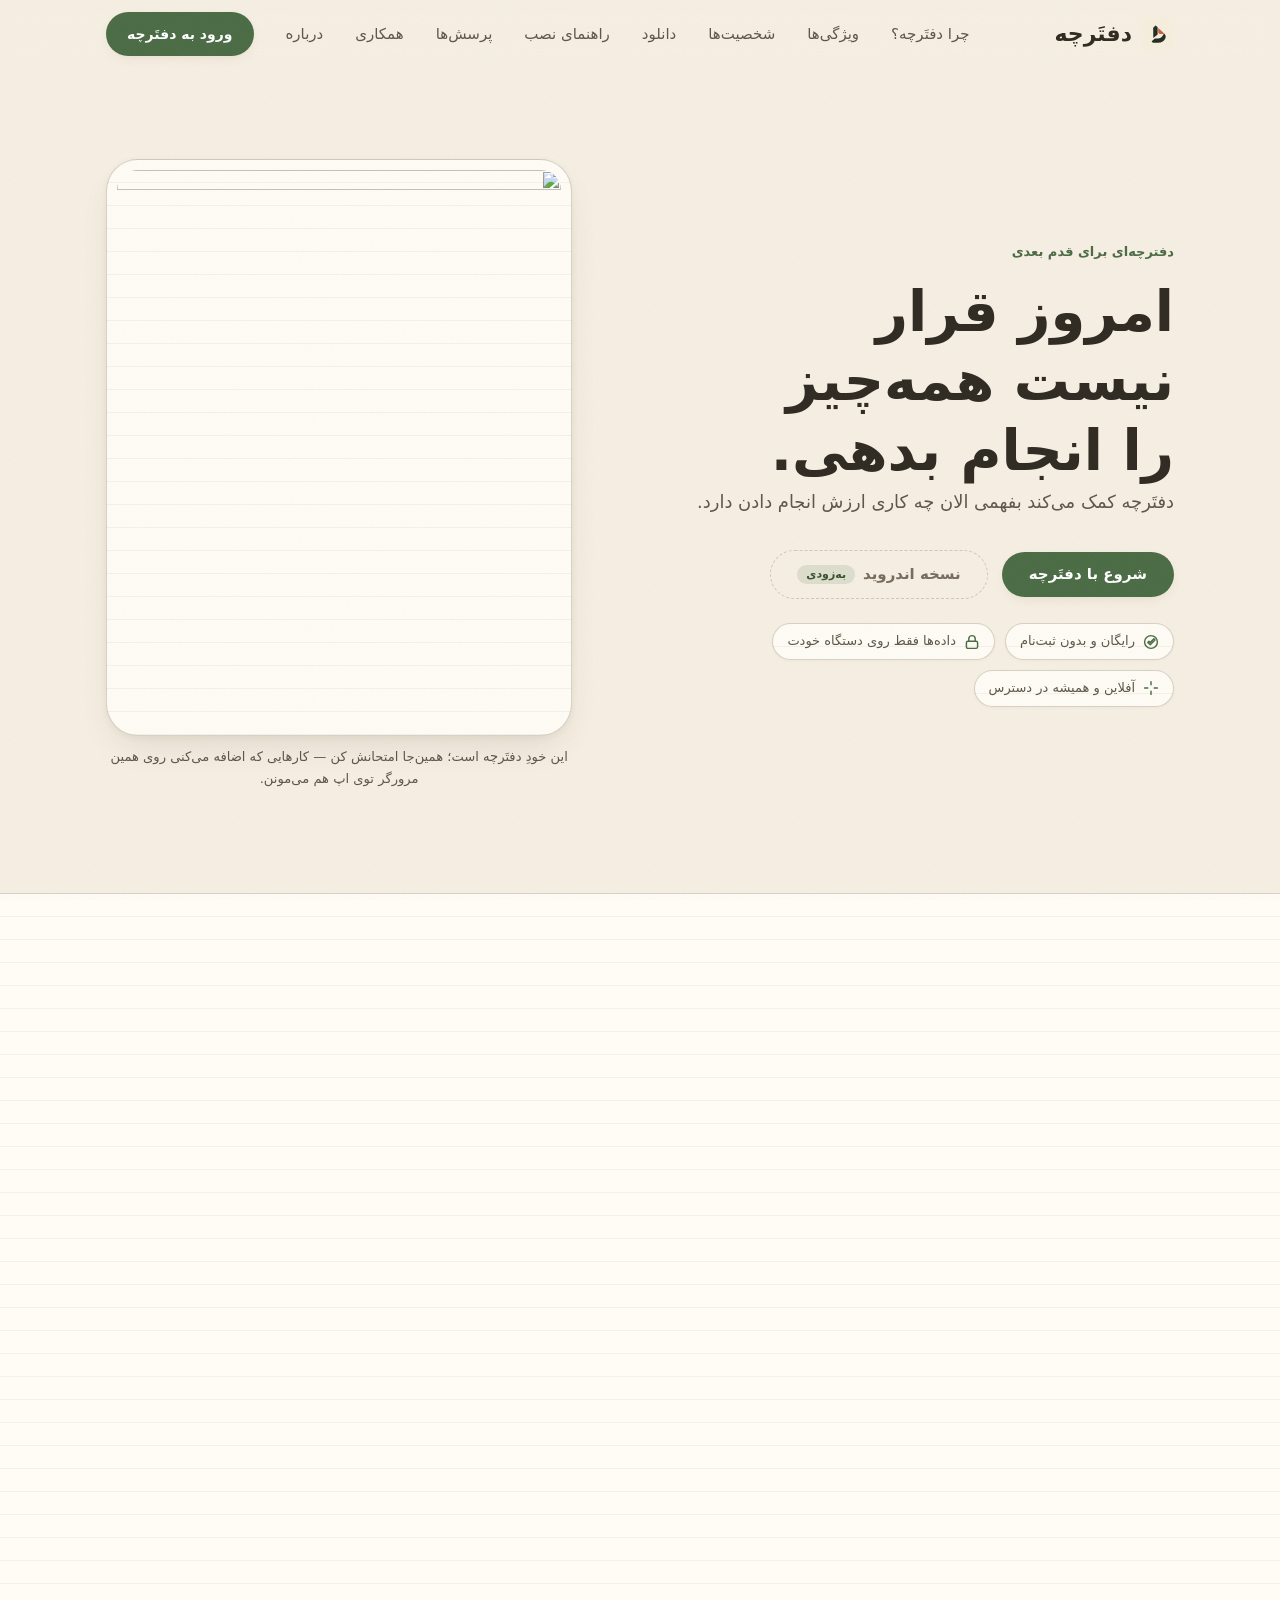
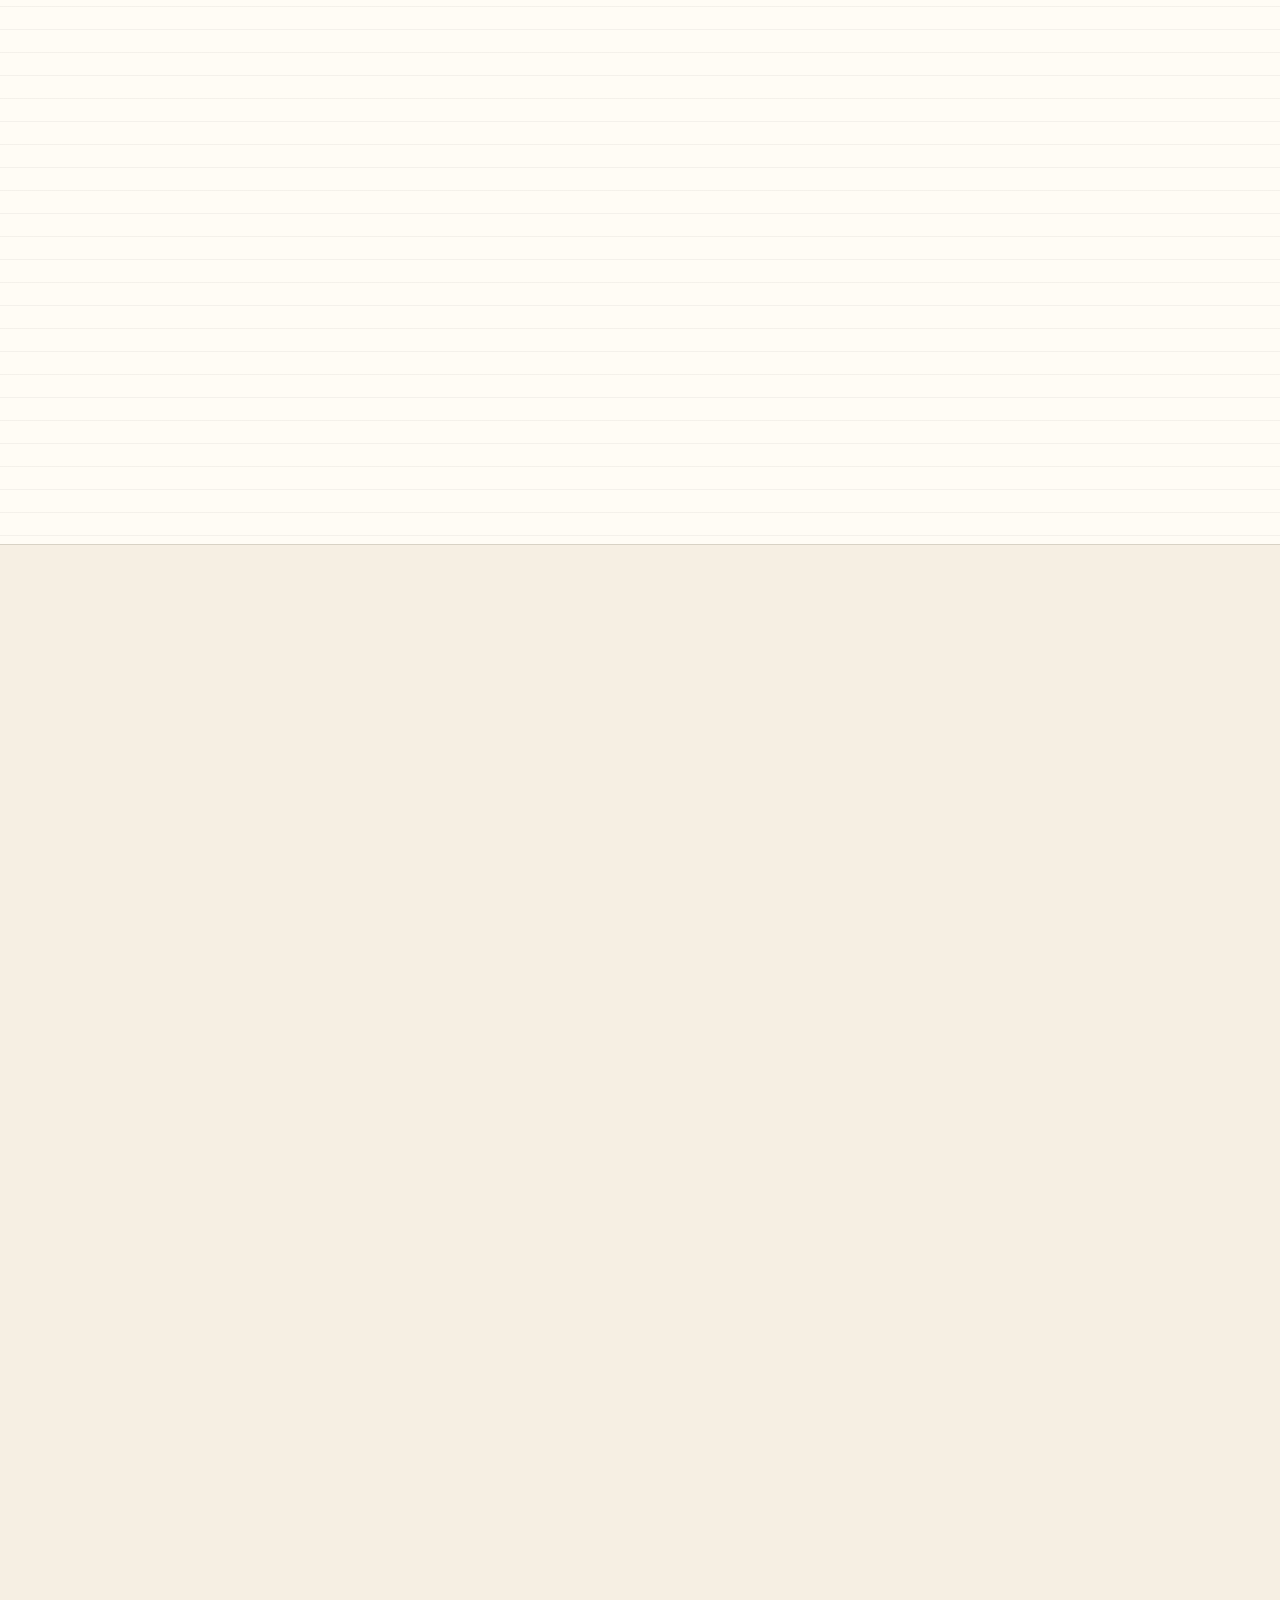
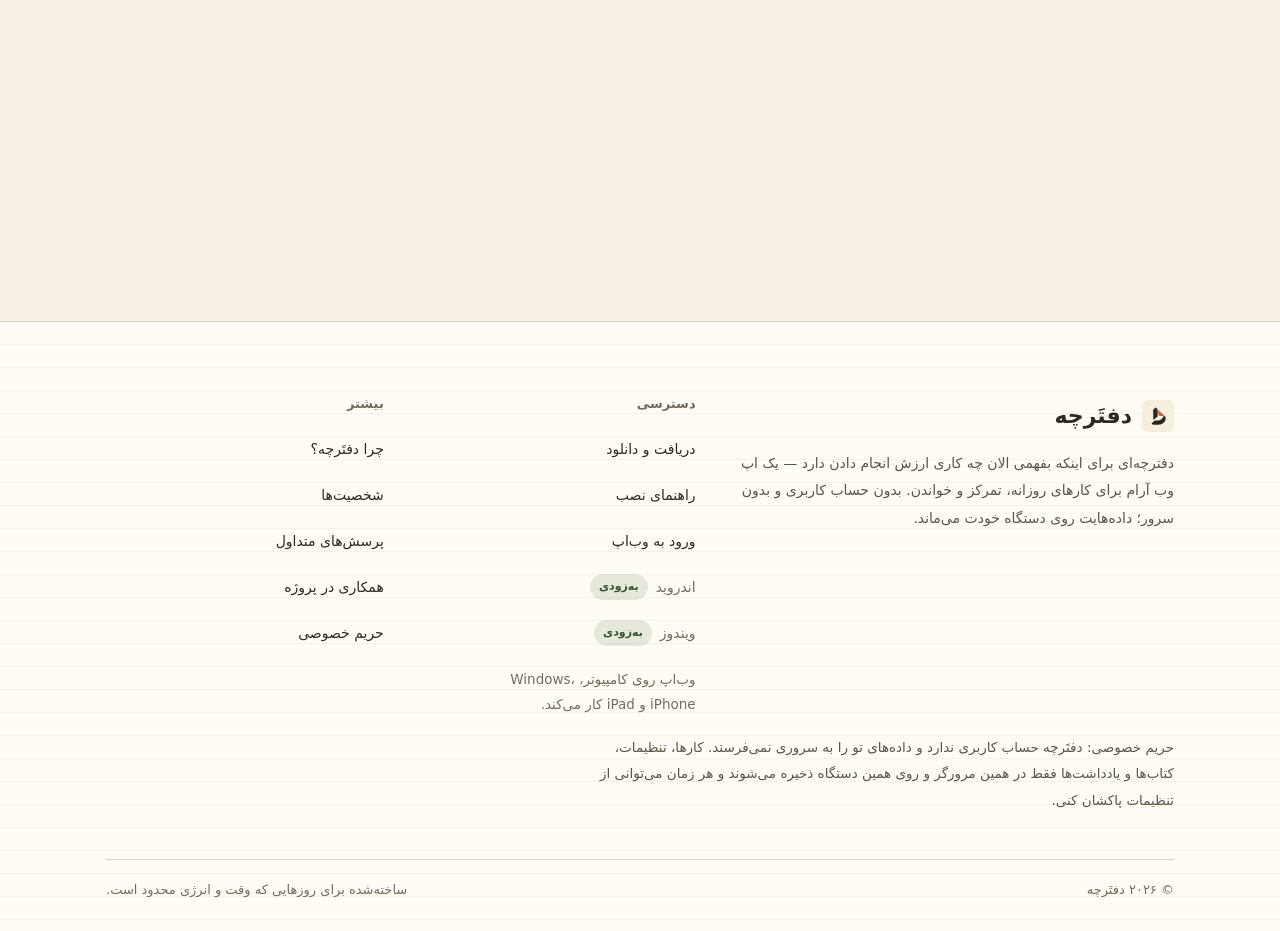
==== commit 3a6dd96c: "v3.8.0" ====
--- a/index.html
+++ b/index.html
@@ -3,28 +3,28 @@
 <head>
 <meta charset="UTF-8"/>
 <!-- Content-Security-Policy: strict same-origin policy, no inline scripts or styles -->
-<meta http-equiv="Content-Security-Policy" content="default-src 'self'; script-src 'self'; style-src 'self'; img-src 'self' data:; font-src 'self'; connect-src 'none'; media-src 'none'; worker-src 'none'; child-src 'none'; base-uri 'self'; form-action 'none'; object-src 'none'"/>
+<meta http-equiv="Content-Security-Policy" content="default-src 'self'; script-src 'self'; style-src 'self'; img-src 'self' data:; font-src 'self'; connect-src 'none'; media-src 'none'; worker-src 'none'; child-src 'none'; frame-src https://app.daftrche.ir; base-uri 'self'; form-action 'none'; object-src 'none'; upgrade-insecure-requests"/>
 <meta name="viewport" content="width=device-width, initial-scale=1, viewport-fit=cover"/>
 <meta name="referrer" content="strict-origin-when-cross-origin"/>
 <meta name="color-scheme" content="light"/>
 <meta name="theme-color" content="#f6efe3"/>
-<title>دَفتَرچه — بفهم الان چه کاری ارزش انجام دادن دارد</title>
-<meta name="description" content="دَفتَرچه یک دفترچهٔ آرام برای کارهای روزانه، تمرکز و خواندن است. به‌جای فهرست بلندِ کارها، کمکت می‌کند بفهمی الان کدام کار ارزش انجام دادن دارد."/>
+<title>دفتَرچه — بفهم الان چه کاری ارزش انجام دادن دارد</title>
+<meta name="description" content="دفتَرچه یک دفترچهٔ آرام برای کارهای روزانه، تمرکز و خواندن است. به‌جای فهرست بلندِ کارها، کمکت می‌کند بفهمی الان کدام کار ارزش انجام دادن دارد."/>
 <!-- Canonical URL and social preview metadata -->
 <link rel="canonical" href="https://daftrche.ir/"/>
 <meta property="og:type" content="website"/>
-<meta property="og:site_name" content="دَفتَرچه"/>
+<meta property="og:site_name" content="دفتَرچه"/>
 <meta property="og:locale" content="fa_IR"/>
-<meta property="og:title" content="دَفتَرچه — بفهم الان چه کاری ارزش انجام دادن دارد"/>
+<meta property="og:title" content="دفتَرچه — بفهم الان چه کاری ارزش انجام دادن دارد"/>
 <meta property="og:description" content="به‌جای فهرست بلندِ کارها، دفترچه کمکت می‌کند بفهمی الان کدام کار ارزش انجام دادن دارد."/>
 <meta property="og:url" content="https://daftrche.ir/"/>
 <meta property="og:image" content="https://daftrche.ir/assets/social/og.png"/>
 <meta property="og:image:type" content="image/png"/>
 <meta property="og:image:width" content="1200"/>
 <meta property="og:image:height" content="630"/>
-<meta property="og:image:alt" content="نشان دَفتَرچه، همراه با این جمله: امروز قرار نیست همه‌چیز را انجام بدهی."/>
+<meta property="og:image:alt" content="نشان دفتَرچه، همراه با این جمله: امروز قرار نیست همه‌چیز را انجام بدهی."/>
 <meta name="twitter:card" content="summary_large_image"/>
-<meta name="twitter:title" content="دَفتَرچه — بفهم الان چه کاری ارزش انجام دادن دارد"/>
+<meta name="twitter:title" content="دفتَرچه — بفهم الان چه کاری ارزش انجام دادن دارد"/>
 <meta name="twitter:description" content="به‌جای فهرست بلندِ کارها، دفترچه کمکت می‌کند بفهمی الان کدام کار ارزش انجام دادن دارد."/>
 <meta name="twitter:image" content="https://daftrche.ir/assets/social/og.png"/>
 <link rel="icon" type="image/svg+xml" href="assets/icons/favicon.svg"/>
@@ -41,9 +41,9 @@
 <!-- ═══ Header ═══ -->
 <header class="lp-header" data-open="false">
   <div class="lp-wrap lp-header-inner">
-    <a class="lp-brand" href="#hero" aria-label="دَفتَرچه — بالای صفحه">
+    <a class="lp-brand" href="#hero" aria-label="دفتَرچه — بالای صفحه">
       <img src="assets/icons/favicon.svg" alt="" width="32" height="32"/>
-      <span>دَفتَرچه</span>
+      <span>دفتَرچه</span>
     </a>
 
     <button class="lp-menu-btn" type="button" aria-expanded="false" aria-controls="lpNav" aria-label="منوی صفحه">
@@ -53,7 +53,7 @@
 
     <nav class="lp-nav" id="lpNav" aria-label="ناوبری اصلی">
       <ul>
-        <li><a href="#why">چرا دَفتَرچه؟</a></li>
+        <li><a href="#why">چرا دفتَرچه؟</a></li>
         <li><a href="#features">ویژگی‌ها</a></li>
         <li><a href="#characters">شخصیت‌ها</a></li>
         <li><a href="#download">دانلود</a></li>
@@ -65,7 +65,7 @@
     </nav>
 
     <!-- Web app entry button (fallback URL when scripting is disabled) -->
-    <a class="lp-btn lp-btn-primary lp-cta" href="https://app.daftrche.ir/" data-app-link>ورود به دَفتَرچه</a>
+    <a class="lp-btn lp-btn-primary lp-cta" href="https://app.daftrche.ir/" data-app-link>ورود به دفتَرچه</a>
   </div>
 </header>
 
@@ -78,12 +78,12 @@
         <svg class="lp-hero-char" viewBox="0 0 200 200" aria-hidden="true"><use href="assets/characters/qorqori/qorqori.svg#qorqori-happy"/></svg>
         <p class="lp-eyebrow">دفترچه‌ای برای قدم بعدی</p>
         <h1 class="lp-display" id="heroTitle">امروز قرار نیست همه‌چیز را انجام بدهی.</h1>
-        <p class="lp-lead">دَفتَرچه کمک می‌کند بفهمی الان چه کاری ارزش انجام دادن دارد.</p>
+        <p class="lp-lead">دفتَرچه کمک می‌کند بفهمی الان چه کاری ارزش انجام دادن دارد.</p>
         <div class="lp-actions">
-          <a class="lp-btn lp-btn-primary" href="https://app.daftrche.ir/" data-app-link>شروع با دَفتَرچه</a>
+          <a class="lp-btn lp-btn-primary" href="https://app.daftrche.ir/" data-app-link>شروع با دفتَرچه</a>
           <span class="lp-btn lp-btn-soon">نسخه اندروید <span class="lp-soon-tag">به‌زودی</span></span>
         </div>
-        <ul class="lp-hero-badges" aria-label="ویژگی‌های کلیدی دَفتَرچه">
+        <ul class="lp-hero-badges" aria-label="ویژگی‌های کلیدی دفتَرچه">
           <li class="lp-badge">
             <svg viewBox="0 0 20 20" fill="none" stroke="currentColor" stroke-width="1.8" stroke-linecap="round" stroke-linejoin="round" aria-hidden="true"><path d="M10 2a8 8 0 1 0 8 8 8 8 0 0 0-8-8zm-1 11.5-3-3 1.4-1.4 1.6 1.6 4.6-4.6 1.4 1.4z"/></svg>
             <span>رایگان و بدون ثبت‌نام</span>
@@ -100,9 +100,17 @@
       </div>
 
       <figure class="lp-hero-shot lp-reveal">
-        <span class="lp-shot">
-          <img src="assets/screenshots/today-hero.webp" width="720" height="900" loading="eager" alt="صفحهٔ «امروز» دَفتَرچه: سلام و تاریخ، افزودن سریع کار، پیشنهاد «الان چی کار کنیم؟» همراه با دلیلش، و کارهای امروز."/>
+        <span class="lp-shot lp-shot-live">
+          <img class="lp-shot-poster" src="assets/screenshots/today-hero.webp" width="720" height="900" loading="eager" alt="" aria-hidden="true"/>
+          <iframe
+            src="https://app.daftrche.ir/"
+            data-app-embed
+            width="720"
+            height="900"
+            loading="eager"
+            title="پیش‌نمایش زندهٔ دفتَرچه — صفحهٔ «امروز»: کارهای امروزت را همان‌جا اضافه کن و امتحان کن."></iframe>
         </span>
+        <figcaption class="lp-shot-note">این خودِ دفتَرچه است؛ همین‌جا امتحانش کن — کارهایی که اضافه می‌کنی روی همین مرورگر توی اپ هم می‌مونن.</figcaption>
       </figure>
     </div>
   </section>
@@ -111,9 +119,9 @@
   <section class="lp-section lp-why" id="why" aria-labelledby="whyTitle">
     <div class="lp-wrap">
       <div class="lp-why-head lp-reveal">
-        <p class="lp-eyebrow">چرا دَفتَرچه</p>
-        <h2 class="lp-h2" id="whyTitle">دَفتَرچه فقط نمی‌پرسد «چه کارهایی داری؟» <span class="lp-emph">کمکت می‌کند بفهمی «الان کدام را انجام بدهی؟»</span></h2>
-        <p class="lp-lead">تفاوت دَفتَرچه در مرتب‌کردن کارها نیست؛ در کوتاه‌کردن راهِ رسیدن به یک قدم بعدی است.</p>
+        <p class="lp-eyebrow">چرا دفتَرچه</p>
+        <h2 class="lp-h2" id="whyTitle">دفتَرچه فقط نمی‌پرسد «چه کارهایی داری؟» <span class="lp-emph">کمکت می‌کند بفهمی «الان کدام را انجام بدهی؟»</span></h2>
+        <p class="lp-lead">تفاوت دفتَرچه در مرتب‌کردن کارها نیست؛ در کوتاه‌کردن راهِ رسیدن به یک قدم بعدی است.</p>
       </div>
 
       <div class="lp-zig-head lp-reveal">
@@ -207,7 +215,7 @@
           <p>کارهای امروز، پیشرفت امروز و حال‌وهوای روز — همه در یک نگاه، بدون آن‌که لازم باشد چیزی را بشماری.</p>
           <div class="lp-feat-media">
             <span class="lp-shot">
-              <img src="assets/screenshots/today-list.webp" width="720" height="900" loading="lazy" decoding="async" alt="فهرست کارهای امروز در دَفتَرچه با اولویت، مدت تخمینی و نوار پیشرفت روز."/>
+              <img src="assets/screenshots/today-list.webp" width="720" height="900" loading="lazy" decoding="async" alt="فهرست کارهای امروز در دفتَرچه با اولویت، مدت تخمینی و نوار پیشرفت روز."/>
             </span>
           </div>
         </article>
@@ -215,17 +223,17 @@
         <article class="lp-feat lp-feat-b lp-reveal" id="whatNowWidget">
           <span class="lp-feat-tag">الان چی کار کنیم؟</span>
           <h3>وقتی نمی‌دانی از کجا شروع کنی.</h3>
-          <p>دَفتَرچه با توجه به حال، وقت و اولویت‌ها یک کار را پیشنهاد می‌دهد — و می‌گوید چرا همان.</p>
+          <p>دفتَرچه با توجه به حال، وقت و اولویت‌ها یک کار را پیشنهاد می‌دهد — و می‌گوید چرا همان.</p>
           <div class="lp-interactive-demo" aria-label="پیش‌نمایش تعاملی پیشنهاد کار">
-            <div class="lp-mood-pills" role="tablist" aria-label="انتخاب حالِ امروز">
-              <button type="button" class="lp-mood-pill is-active" data-mood="neutral" role="tab" aria-selected="true">
-                <span>🙂</span> بد نیستم
+            <div class="lp-mood-pills" role="group" aria-label="انتخاب حالِ امروز">
+              <button type="button" class="lp-mood-pill is-active" data-mood="neutral" aria-pressed="true">
+                <span aria-hidden="true">🙂</span> بد نیستم
               </button>
-              <button type="button" class="lp-mood-pill" data-mood="tired" role="tab" aria-selected="false">
-                <span>😴</span> خسته‌ام
+              <button type="button" class="lp-mood-pill" data-mood="tired" aria-pressed="false">
+                <span aria-hidden="true">😴</span> خسته‌ام
               </button>
-              <button type="button" class="lp-mood-pill" data-mood="energetic" role="tab" aria-selected="false">
-                <span>⚡</span> پرانرژی‌ام
+              <button type="button" class="lp-mood-pill" data-mood="energetic" aria-pressed="false">
+                <span aria-hidden="true">⚡</span> پرانرژی‌ام
               </button>
             </div>
             <ul class="lp-receipt" aria-live="polite" aria-label="نتیجه پیشنهاد">
@@ -243,7 +251,7 @@
           <p>یک جلسهٔ تمرکز، یک کار و یک تایمر آرام. بقیهٔ فهرست تا تمام‌شدن جلسه صبر می‌کند.</p>
           <div class="lp-feat-media">
             <span class="lp-shot">
-              <img src="assets/screenshots/focus.webp" width="720" height="900" loading="lazy" decoding="async" alt="صفحهٔ تمرکز دَفتَرچه با کار انتخاب‌شده، مدت جلسه و دکمهٔ شروع."/>
+              <img src="assets/screenshots/focus.webp" width="720" height="900" loading="lazy" decoding="async" alt="صفحهٔ تمرکز دفتَرچه با کار انتخاب‌شده، مدت جلسه و دکمهٔ شروع."/>
             </span>
           </div>
         </article>
@@ -274,30 +282,40 @@
       </div>
 
       <ul class="lp-char-grid">
-        <li class="lp-char-card lp-reveal is-active" role="button" tabindex="0" data-char="qorqori" aria-pressed="true" aria-label="انتخاب قورقوری">
-          <span class="lp-char-frame"><svg viewBox="0 0 200 200" aria-hidden="true"><use href="assets/characters/qorqori/qorqori.svg#qorqori-happy"/></svg></span>
-          <b>قورقوری</b>
-          <span>راهنمای همیشگی؛ کنارت می‌ماند.</span>
-        </li>
-        <li class="lp-char-card lp-reveal" role="button" tabindex="0" data-char="rizolo" aria-pressed="false" aria-label="انتخاب ریزولو">
-          <span class="lp-char-frame"><svg viewBox="0 0 200 200" aria-hidden="true"><use href="assets/characters/rizolo/rizolo.svg#rizolo-energetic"/></svg></span>
-          <b>ریزولو</b>
-          <span>پرانرژی؛ یادت می‌اندازد راه بیفتی.</span>
-        </li>
-        <li class="lp-char-card lp-reveal" role="button" tabindex="0" data-char="khabalo" aria-pressed="false" aria-label="انتخاب خوابالو">
-          <span class="lp-char-frame"><svg viewBox="0 0 200 200" aria-hidden="true"><use href="assets/characters/khabalo/khabalo.svg#khabalo-cozy"/></svg></span>
-          <b>خوابالو</b>
-          <span>حواسش به استراحتت هست.</span>
-        </li>
-        <li class="lp-char-card lp-reveal" role="button" tabindex="0" data-char="fekrbaz" aria-pressed="false" aria-label="انتخاب فکرباز">
-          <span class="lp-char-frame"><svg viewBox="0 0 200 200" aria-hidden="true"><use href="assets/characters/fekrbaz/fekrbaz.svg#fekrbaz-thinking"/></svg></span>
-          <b>فکرباز</b>
-          <span>اهل فکر کردن؛ کمک می‌کند انتخاب کنی.</span>
-        </li>
-        <li class="lp-char-card lp-reveal" role="button" tabindex="0" data-char="jingool" aria-pressed="false" aria-label="انتخاب جینگول">
-          <span class="lp-char-frame"><svg viewBox="0 0 200 200" aria-hidden="true"><use href="assets/characters/jingool/jingool.svg#jingool-delighted"/></svg></span>
-          <b>جینگول</b>
-          <span>جرقهٔ روزهای خوب.</span>
+        <li class="lp-reveal">
+          <button type="button" class="lp-char-card is-active" data-char="qorqori" aria-pressed="true">
+            <span class="lp-char-frame"><svg viewBox="0 0 200 200" aria-hidden="true"><use href="assets/characters/qorqori/qorqori.svg#qorqori-happy"/></svg></span>
+            <b>قورقوری</b>
+            <span>راهنمای همیشگی؛ کنارت می‌ماند.</span>
+          </button>
+        </li>
+        <li class="lp-reveal">
+          <button type="button" class="lp-char-card" data-char="rizolo" aria-pressed="false">
+            <span class="lp-char-frame"><svg viewBox="0 0 200 200" aria-hidden="true"><use href="assets/characters/rizolo/rizolo.svg#rizolo-energetic"/></svg></span>
+            <b>ریزولو</b>
+            <span>پرانرژی؛ یادت می‌اندازد راه بیفتی.</span>
+          </button>
+        </li>
+        <li class="lp-reveal">
+          <button type="button" class="lp-char-card" data-char="khabalo" aria-pressed="false">
+            <span class="lp-char-frame"><svg viewBox="0 0 200 200" aria-hidden="true"><use href="assets/characters/khabalo/khabalo.svg#khabalo-cozy"/></svg></span>
+            <b>خوابالو</b>
+            <span>حواسش به استراحتت هست.</span>
+          </button>
+        </li>
+        <li class="lp-reveal">
+          <button type="button" class="lp-char-card" data-char="fekrbaz" aria-pressed="false">
+            <span class="lp-char-frame"><svg viewBox="0 0 200 200" aria-hidden="true"><use href="assets/characters/fekrbaz/fekrbaz.svg#fekrbaz-thinking"/></svg></span>
+            <b>فکرباز</b>
+            <span>اهل فکر کردن؛ کمک می‌کند انتخاب کنی.</span>
+          </button>
+        </li>
+        <li class="lp-reveal">
+          <button type="button" class="lp-char-card" data-char="jingool" aria-pressed="false">
+            <span class="lp-char-frame"><svg viewBox="0 0 200 200" aria-hidden="true"><use href="assets/characters/jingool/jingool.svg#jingool-delighted"/></svg></span>
+            <b>جینگول</b>
+            <span>جرقهٔ روزهای خوب.</span>
+          </button>
         </li>
       </ul>
 
@@ -311,7 +329,7 @@
       <ul class="lp-uses">
         <li class="lp-use lp-reveal">
           <blockquote>امروز وقت کمی دارم.</blockquote>
-          <p>دَفتَرچه کمک می‌کند کار مناسب‌تری انتخاب کنی.</p>
+          <p>دفتَرچه کمک می‌کند کار مناسب‌تری انتخاب کنی.</p>
         </li>
         <li class="lp-use lp-reveal">
           <blockquote>انرژی ندارم.</blockquote>
@@ -354,7 +372,7 @@
           <h3 class="lp-dl-title">نسخه وب‌اپ (PWA)</h3>
           <p class="lp-dl-desc">استفاده فوری در تمام مرورگرها بدون نیاز به نصب یا ثبت‌نام. امکان ذخیره روی صفحه اصلی گوشی و دسکتاپ.</p>
           <div class="lp-dl-footer">
-            <a class="lp-btn lp-btn-primary lp-dl-btn" href="https://app.daftrche.ir/" data-app-link>ورود به وب‌اپ دَفتَرچه</a>
+            <a class="lp-btn lp-btn-primary lp-dl-btn" href="https://app.daftrche.ir/" data-app-link>ورود به وب‌اپ دفتَرچه</a>
           </div>
         </article>
 
@@ -394,7 +412,7 @@
               <span class="lp-dl-tag">اینترنت نیم‌بها</span>
               <span class="lp-dl-tag">به‌روزرسانی خودکار</span>
             </div>
-            <p class="lp-dl-desc">دریافت نسخه اندروید دَفتَرچه از استور مایکت با ترافیک نیم‌بهای داخلی و نصب آسان.</p>
+            <p class="lp-dl-desc">دریافت نسخه اندروید دفتَرچه از استور مایکت با ترافیک نیم‌بهای داخلی و نصب آسان.</p>
           </div>
           <div class="lp-dl-footer">
             <button type="button" class="lp-btn lp-dl-btn-myket" disabled aria-disabled="true">
@@ -425,7 +443,7 @@
               <span class="lp-dl-tag">سپر امنیت بازار</span>
               <span class="lp-dl-tag">به‌روزرسانی سریع</span>
             </div>
-            <p class="lp-dl-desc">دانلود و نصب نسخه رسمی دَفتَرچه از بزرگ‌ترین استور فارسی‌زبان اندروید با تاییدیه امنیت سپر بازار.</p>
+            <p class="lp-dl-desc">دانلود و نصب نسخه رسمی دفتَرچه از بزرگ‌ترین استور فارسی‌زبان اندروید با تاییدیه امنیت سپر بازار.</p>
           </div>
           <div class="lp-dl-footer">
             <button type="button" class="lp-btn lp-dl-btn-bazaar" disabled aria-disabled="true">
@@ -462,8 +480,8 @@
     <div class="lp-wrap">
       <div class="lp-download-head lp-reveal">
         <p class="lp-eyebrow">راهنمای نصب</p>
-        <h2 class="lp-h2" id="installTitle">دَفتَرچه را مثل یک اپ روی گوشی نصب کن</h2>
-        <p class="lp-sub">وب‌اپ دَفتَرچه روی صفحهٔ اصلی نصب می‌شود؛ بدون استور، بدون حجم دانلود و همیشه در دسترس — حتی وقتی اینترنت نداری.</p>
+        <h2 class="lp-h2" id="installTitle">دفتَرچه را مثل یک اپ روی گوشی نصب کن</h2>
+        <p class="lp-sub">وب‌اپ دفتَرچه روی صفحهٔ اصلی نصب می‌شود؛ بدون استور، بدون حجم دانلود و همیشه در دسترس — حتی وقتی اینترنت نداری.</p>
       </div>
 
       <div class="lp-install-grid">
@@ -499,13 +517,13 @@
             </li>
             <li>
               <span class="lp-step-num">۴</span>
-              <p>از این به بعد دَفتَرچه را از آیکون روی صفحهٔ اصلی باز کن؛ تمام‌صفحه، سریع و آفلاین.</p>
+              <p>از این به بعد دفتَرچه را از آیکون روی صفحهٔ اصلی باز کن؛ تمام‌صفحه، سریع و آفلاین.</p>
             </li>
           </ol>
 
           <p class="lp-install-note">
             <svg viewBox="0 0 20 20" fill="none" stroke="currentColor" stroke-width="1.8" stroke-linecap="round" stroke-linejoin="round" aria-hidden="true"><circle cx="10" cy="10" r="8"/><path d="M10 6.4v4.2M10 13.4h.01"/></svg>
-            <span>گاهی کروم خودش نوار «افزودن دَفتَرچه به صفحهٔ اصلی» را پایین صفحه نشان می‌دهد؛ همان را بزن.</span>
+            <span>گاهی کروم خودش نوار «افزودن دفتَرچه به صفحهٔ اصلی» را پایین صفحه نشان می‌دهد؛ همان را بزن.</span>
           </p>
 
           <div class="lp-install-cta">
@@ -545,13 +563,13 @@
             </li>
             <li>
               <span class="lp-step-num">۴</span>
-              <p>بالا «افزودن» را بزن؛ آیکون دَفتَرچه روی صفحهٔ اصلی ساخته می‌شود.</p>
+              <p>بالا «افزودن» را بزن؛ آیکون دفتَرچه روی صفحهٔ اصلی ساخته می‌شود.</p>
             </li>
           </ol>
 
           <p class="lp-install-note">
             <svg viewBox="0 0 20 20" fill="none" stroke="currentColor" stroke-width="1.8" stroke-linecap="round" stroke-linejoin="round" aria-hidden="true"><circle cx="10" cy="10" r="8"/><path d="M10 6.4v4.2M10 13.4h.01"/></svg>
-            <span>در آیفون و آیپد فقط سافاری می‌تواند دَفتَرچه را روی صفحهٔ اصلی نصب کند؛ کروم این گزینه را ندارد.</span>
+            <span>در آیفون و آیپد فقط سافاری می‌تواند دفتَرچه را روی صفحهٔ اصلی نصب کند؛ کروم این گزینه را ندارد.</span>
           </p>
 
           <div class="lp-install-cta">
@@ -578,7 +596,7 @@
             <svg class="lp-faq-icon" viewBox="0 0 20 20" fill="none" stroke="currentColor" stroke-width="2" stroke-linecap="round" stroke-linejoin="round" aria-hidden="true"><path d="m6 8 4 4 4-4"/></svg>
           </summary>
           <div class="lp-faq-content">
-            <p>خیر. دَفتَرچه هیچ نیازی به ثبت‌نام، شماره موبایل یا ایمیل ندارد. به محض باز کردن برنامه، دفترچه آمادهٔ نوشتن کارهای تو است.</p>
+            <p>خیر. دفتَرچه هیچ نیازی به ثبت‌نام، شماره موبایل یا ایمیل ندارد. به محض باز کردن برنامه، دفترچه آمادهٔ نوشتن کارهای تو است.</p>
           </div>
         </details>
 
@@ -594,7 +612,7 @@
 
         <details class="lp-faq-item lp-reveal">
           <summary class="lp-faq-summary">
-            <span>چگونه دَفتَرچه را مثل یک اپلیکیشن روی گوشی نصب کنم؟</span>
+            <span>چگونه دفتَرچه را مثل یک اپلیکیشن روی گوشی نصب کنم؟</span>
             <svg class="lp-faq-icon" viewBox="0 0 20 20" fill="none" stroke="currentColor" stroke-width="2" stroke-linecap="round" stroke-linejoin="round" aria-hidden="true"><path d="m6 8 4 4 4-4"/></svg>
           </summary>
           <div class="lp-faq-content">
@@ -604,7 +622,7 @@
 
         <details class="lp-faq-item lp-reveal">
           <summary class="lp-faq-summary">
-            <span>آیا دَفتَرچه بدون اینترنت و آفلاین کار می‌کند؟</span>
+            <span>آیا دفتَرچه بدون اینترنت و آفلاین کار می‌کند؟</span>
             <svg class="lp-faq-icon" viewBox="0 0 20 20" fill="none" stroke="currentColor" stroke-width="2" stroke-linecap="round" stroke-linejoin="round" aria-hidden="true"><path d="m6 8 4 4 4-4"/></svg>
           </summary>
           <div class="lp-faq-content">
@@ -614,11 +632,11 @@
 
         <details class="lp-faq-item lp-reveal">
           <summary class="lp-faq-summary">
-            <span>آیا دَفتَرچه کاملاً رایگان است؟</span>
+            <span>آیا دفتَرچه کاملاً رایگان است؟</span>
             <svg class="lp-faq-icon" viewBox="0 0 20 20" fill="none" stroke="currentColor" stroke-width="2" stroke-linecap="round" stroke-linejoin="round" aria-hidden="true"><path d="m6 8 4 4 4-4"/></svg>
           </summary>
           <div class="lp-faq-content">
-            <p>بله، دَفتَرچه رایگان است، هیچ تبلیغاتی ندارد و داده‌های کاربران را نمی‌فروشد. این ابزار به عنوان فضایی آرام برای کارهای شخصی ساخته شده است.</p>
+            <p>بله، دفتَرچه رایگان است، هیچ تبلیغاتی ندارد و داده‌های کاربران را نمی‌فروشد. این ابزار به عنوان فضایی آرام برای کارهای شخصی ساخته شده است.</p>
           </div>
         </details>
       </div>
@@ -632,7 +650,7 @@
       <h2 class="lp-display" id="startTitle">لازم نیست امروز همه‌چیز را انجام بدهی.</h2>
       <p class="lp-emph-line">فقط قدم بعدی را پیدا کن.</p>
       <div class="lp-actions">
-        <a class="lp-btn lp-btn-primary" href="https://app.daftrche.ir/" data-app-link>شروع با دَفتَرچه</a>
+        <a class="lp-btn lp-btn-primary" href="https://app.daftrche.ir/" data-app-link>شروع با دفتَرچه</a>
       </div>
     </div>
   </section>
@@ -646,7 +664,7 @@
       <div class="lp-footer-brand">
         <a class="lp-brand" href="#hero">
           <img src="assets/icons/favicon.svg" alt="" width="32" height="32"/>
-          <span>دَفتَرچه</span>
+          <span>دفتَرچه</span>
         </a>
         <p>دفترچه‌ای برای اینکه بفهمی الان چه کاری ارزش انجام دادن دارد — یک اپ وب آرام برای کارهای روزانه، تمرکز و خواندن. بدون حساب کاربری و بدون سرور؛ داده‌هایت روی دستگاه خودت می‌ماند.</p>
       </div>
@@ -667,7 +685,7 @@
       <nav aria-label="بیشتر">
         <h3>بیشتر</h3>
         <ul>
-          <li><a href="#why">چرا دَفتَرچه؟</a></li>
+          <li><a href="#why">چرا دفتَرچه؟</a></li>
           <li><a href="#characters">شخصیت‌ها</a></li>
           <li><a href="#faq">پرسش‌های متداول</a></li>
           <li><a href="contribute.html">همکاری در پروژه</a></li>
@@ -676,10 +694,10 @@
       </nav>
     </div>
 
-    <p class="lp-privacy-note" id="privacy">حریم خصوصی: دَفتَرچه حساب کاربری ندارد و داده‌های تو را به سروری نمی‌فرستد. کارها، تنظیمات، کتاب‌ها و یادداشت‌ها فقط در همین مرورگر و روی همین دستگاه ذخیره می‌شوند و هر زمان می‌توانی از تنظیمات پاکشان کنی.</p>
+    <p class="lp-privacy-note" id="privacy">حریم خصوصی: دفتَرچه حساب کاربری ندارد و داده‌های تو را به سروری نمی‌فرستد. کارها، تنظیمات، کتاب‌ها و یادداشت‌ها فقط در همین مرورگر و روی همین دستگاه ذخیره می‌شوند و هر زمان می‌توانی از تنظیمات پاکشان کنی.</p>
 
     <div class="lp-footer-bottom">
-      <span>© ۲۰۲۶ دَفتَرچه</span>
+      <span>© ۲۰۲۶ دفتَرچه</span>
       <span>ساخته‌شده برای روزهایی که وقت و انرژی محدود است.</span>
     </div>
   </div>
@@ -688,7 +706,7 @@
 <!-- ═══ Mobile Quick Entry Bar ═══ -->
 <aside class="lp-mobile-bar" id="lpMobileBar" aria-label="ورود سریع به برنامه">
   <span class="lp-mobile-bar-text">امروز قرار نیست همه‌چیز را انجام بدهی.</span>
-  <a class="lp-btn lp-btn-primary lp-mobile-bar-btn" href="https://app.daftrche.ir/" data-app-link>شروع با دَفتَرچه</a>
+  <a class="lp-btn lp-btn-primary lp-mobile-bar-btn" href="https://app.daftrche.ir/" data-app-link>شروع با دفتَرچه</a>
 </aside>
 
 <script src="js/config.js"></script>
--- a/css/base.css
+++ b/css/base.css
@@ -28,18 +28,12 @@
   --pal-paper-elev:#ffffff;
   --pal-paper-text:#2e2921;
   --pal-paper-text2:#5d5548;
-  --pal-paper-muted:#8f8574;
   /* Secondary text color (WCAG AA compliant contrast) */
   --pal-paper-muted-strong:#756b5c;
   --pal-paper-border:rgba(80,60,30,.10);
   --pal-paper-border-strong:rgba(80,60,30,.22);
   --pal-paper-accent:#e05f28;
-  --pal-paper-accent-strong:#c04a18;
-  --pal-paper-accent-soft:rgba(224,95,40,.13);
-  --pal-paper-tape:rgba(255,196,120,.50);
-  --pal-paper-glass:rgba(255,252,245,.72);
   --pal-paper-glass-strong:rgba(246,239,227,.88);
-  --pal-paper-on-accent:#1e1b18;
 
   --pal-sage-accent:#4a6b44;
   --pal-sage-accent-strong:#37522f;
@@ -48,56 +42,54 @@
 
   /* Store and platform brand colors */
   --pal-brand-bazaar:#0ea960;
-  --pal-brand-bazaar-dark:#0a7e47;
+  --pal-brand-bazaar-dark:#076b3a;
+  --pal-brand-bazaar-light:#89d800;
   --pal-brand-bazaar-soft:rgba(14,169,96,.12);
   --pal-brand-bazaar-surface:#f4fbf7;
   --pal-brand-myket:#0071f0;
   --pal-brand-myket-dark:#0051ab;
+  --pal-brand-myket-light:#00b0ff;
   --pal-brand-myket-soft:rgba(0,113,240,.12);
   --pal-brand-myket-surface:#f3f8fe;
   --pal-brand-android:#15803d;
+  --pal-brand-android-light:#22c55e;
   --pal-brand-android-soft:rgba(21,128,61,.12);
   --pal-brand-ios:#1f2937;
+  --pal-brand-ios-light:#4b5563;
   --pal-brand-ios-soft:rgba(31,41,55,.10);
   --pal-brand-windows:#0369a1;
+  --pal-brand-windows-alt:#0078d4;
+  --pal-brand-windows-light:#00bcf2;
   --pal-brand-windows-soft:rgba(3,105,161,.12);
   --pal-brand-telegram:#229ed9;
   --pal-brand-telegram-dark:#167ba8;
+  --pal-brand-telegram-mid:#0088cc;
+  --pal-brand-telegram-light:#54c3f5;
   --pal-brand-telegram-soft:rgba(34,158,217,.12);
   --pal-brand-telegram-surface:#f2f9fd;
   --pal-brand-x:#0f1419;
   --pal-brand-x-dark:#000000;
+  --pal-brand-x-mid:#272c30;
+  --pal-brand-x-light:#536471;
   --pal-brand-x-soft:rgba(15,20,25,.08);
   --pal-brand-x-surface:#f7f8f9;
   --pal-brand-github:#24292f;
   --pal-brand-github-dark:#0d1117;
+  --pal-brand-github-alt:#8250df;
+  --pal-brand-github-green:#2da44e;
   --pal-brand-github-soft:rgba(36,41,47,.08);
   --pal-brand-github-surface:#f6f8fa;
+  /* Landing sage accent, light end of the brand gradient */
+  --pal-sage-accent-light:#739d6b;
 }
 
 /* ── Semantic Color Tokens ─────────────────────────────────────────────── */
+/* Maps the raw palette above (--pal-*) to the semantic names consumed by the
+   sheets. New tokens are added here only when a component actually needs them. */
 :root{
   --color-bg:var(--pal-paper-bg);
-  --color-surface:var(--pal-paper-surface);
-  --color-surface-elevated:var(--pal-paper-elev);
   --color-text-primary:var(--pal-paper-text);
-  --color-text-secondary:var(--pal-paper-text2);
-  --color-text-muted:var(--pal-paper-muted);
-  --color-text-on-accent:var(--pal-paper-on-accent);
-  --color-border:var(--pal-paper-border);
-  --color-border-strong:var(--pal-paper-border-strong);
-  --color-accent:var(--pal-paper-accent);
-  --color-accent-strong:var(--pal-paper-accent-strong);
-  --color-accent-soft:var(--pal-paper-accent-soft);
   --color-focus:var(--pal-paper-accent);
-
-  /* Legacy aliases */
-  --bg:var(--color-bg);
-  --surface:var(--color-surface);
-  --text:var(--color-text-primary);
-  --muted:var(--color-text-muted);
-  --accent:var(--color-accent);
-  --border:var(--color-border);
 
   /* Radius Scale */
   --radius-xs:8px;
@@ -128,12 +120,17 @@
   --z-mobile-bar:60;
   --z-grain:97;
   --z-skip:100;
+  /* Anti-framing notice, above every other layer */
+  --z-frame:120;
 }
 
 /* ── Base Page Styling ──────────────────────────────────────────────────── */
-body{font-family:var(--font-ui);background:var(--bg);color:var(--text);min-height:100vh;min-height:100dvh;overflow-x:hidden;transition:background var(--duration-slow),color var(--duration-slow);-webkit-tap-highlight-color:transparent;line-height:1.6}
+body{font-family:var(--font-ui);background:var(--color-bg);color:var(--color-text-primary);min-height:100vh;min-height:100dvh;
+  /* `clip` avoids creating a scroll container (which would break position:sticky);
+     `hidden` is the fallback for engines without `clip`. */
+  overflow-x:hidden;overflow-x:clip;transition:background var(--duration-slow),color var(--duration-slow);-webkit-tap-highlight-color:transparent;line-height:1.6}
 button{touch-action:manipulation;font-family:inherit}
-a,button,[role=button]{touch-action:manipulation}
+a,button{touch-action:manipulation}
 
 /* Paper grain texture overlay */
 body::after{content:'';position:fixed;inset:0;z-index:var(--z-grain);pointer-events:none;opacity:.05;
--- a/css/landing.css
+++ b/css/landing.css
@@ -1,4 +1,4 @@
-/* ═══ Landing — صفحهٔ معرفی دَفتَرچه ═══
+/* ═══ Landing — صفحهٔ معرفی دفتَرچه ═══
    Table of Contents:
    1. Design Tokens & Base Theme Variables (:root)
    2. Helpers, Containers & Skip Link (.lp-wrap, .lp-section, .lp-skip)
@@ -7,7 +7,7 @@
    5. Zig-Zag Sections & Bento Features (.lp-zig, .lp-bento)
    6. Interactive Characters Showcase (.lp-char-grid, #charBubble)
    7. Interactive Mood Switcher & Today Flow (#whatNowWidget, .lp-flow)
-   8. Contribute Cards (.lp-contribute-card: GitHub, Telegram, X, Email)
+   8. Collaboration Cards (.lp-collab-card: GitHub, Telegram, X, Email)
    9. Install Guide (.lp-install: Android & iOS)
    10. FAQ Accordion (.lp-faq)
    11. Footer & Privacy Notes (.lp-footer, .lp-privacy-note)
@@ -16,7 +16,8 @@
    14. Accessibility: Forced Colors, Print & Reduced Motion
 
    This sheet reuses the design tokens from css/base.css. Accent is sage green.
-   All colours are semantic palette tokens (--pal-*). No raw hex in components. */
+   All colours come from palette tokens (--pal-*). Translucent tints and shadows
+   are the only values authored inline (rgba); no raw hex is used in components. */
 
 :root {
   /* ── Brand surface, from the paper palette ── */
@@ -28,6 +29,20 @@
   --lp-muted: var(--pal-paper-muted-strong);
   --lp-border: var(--pal-paper-border-strong);
 
+  /* ── Notebook ruling, ported from the app's own paper ── */
+  /* The app draws every card as a page of the notebook: .sheet-paper in the
+     app's css/base.css lays a 1px hairline of 5% ink every 22px over the paper
+     surface. The landing reuses the identical recipe here — one source, one
+     22px pitch — so a box on the site and a card in the app are the same paper.
+     The hairline is written as rgba() rather than color-mix() to follow this
+     sheet's own rule (translucent tints are the only inline values) and to keep
+     the paper working on engines the app's colour-mix palette would not reach.
+     5% of --pal-paper-text (#2e2921) is rgba(46,41,33,.05). */
+  --lp-rule: repeating-linear-gradient(to bottom,
+    transparent 0 22px,
+    rgba(46, 41, 33, 0.05) 22px 23px);
+  --lp-paper: var(--lp-rule), var(--lp-surface);
+
   /* ── One green accent, from the sage palette (the guide's own green) ── */
   --lp-green: var(--pal-sage-accent);
   --lp-green-strong: var(--pal-sage-accent-strong);
@@ -38,15 +53,11 @@
   --lp-max: 1180px;
   --lp-gutter: clamp(20px, 5vw, 56px);
   --lp-section: clamp(68px, 9vw, 132px);
-  /* Sticky header height variable */
-  --lp-header-h: 69px;
-
-  /* ── Map semantic accent colors to landing green ── */
-  --color-accent: var(--lp-green);
-  --color-accent-strong: var(--lp-green-strong);
-  --color-accent-soft: var(--lp-green-soft);
+  /* Sticky header height variable (matches .lp-header-inner min-height) */
+  --lp-header-h: 68px;
+
+  /* ── Map the shared focus token to the landing green ── */
   --color-focus: var(--lp-green);
-  --color-text-on-accent: var(--lp-on-green);
 }
 
 /* Fixed daylight color scheme */
@@ -90,6 +101,41 @@
   transition: transform var(--duration-fast) var(--ease-out);
 }
 .lp-skip:focus { transform: none; }
+
+/* ═══ Anti-framing Notice ═══
+   Created by js/landing.js only when the document is framed: an opaque,
+   full-page cover so no hidden wrapped content can be overlaid on top. */
+.lp-frame-guard { display: none; }
+html.lp-framed .lp-frame-guard {
+  position: fixed;
+  inset: 0;
+  z-index: var(--z-frame);
+  display: grid;
+  place-items: center;
+  gap: 10px;
+  padding: 24px;
+  background: var(--lp-bg);
+  color: var(--lp-text);
+  text-align: center;
+}
+.lp-frame-guard h2 {
+  font-family: var(--font-personality);
+  font-size: 1.35rem;
+  font-weight: 700;
+}
+.lp-frame-guard p {
+  font-size: .95rem;
+  line-height: 1.8;
+  color: var(--lp-text-2);
+}
+.lp-frame-guard code {
+  font-size: .85em;
+  padding: 8px 12px;
+  border-radius: var(--radius-sm);
+  background: var(--lp-surface);
+  border: 1px solid var(--lp-border);
+  overflow-wrap: anywhere;
+}
 
 /* ═══ Type ═══ */
 .lp-display {
@@ -172,7 +218,7 @@
   box-shadow: var(--shadow-1);
 }
 .lp-btn-ghost {
-  background: var(--lp-surface);
+  background: var(--lp-paper);
   border-color: var(--lp-border);
   color: var(--lp-text);
 }
@@ -306,7 +352,7 @@
     top: 100%;
     display: none;
     /* Scrollable mobile menu drawer */
-    max-height: calc(100dvh - var(--lp-header-h, 69px) - var(--lp-bar-h, 0px));
+    max-height: calc(100dvh - var(--lp-header-h, 68px) - var(--lp-bar-h, 0px));
     overflow-y: auto;
     overscroll-behavior: contain;
     -webkit-overflow-scrolling: touch;
@@ -358,7 +404,7 @@
   gap: 8px;
   padding: 7px 14px;
   border-radius: var(--radius-pill);
-  background: var(--lp-surface);
+  background: var(--lp-paper);
   border: 1px solid var(--lp-border);
   font-size: 13px;
   font-weight: 500;
@@ -384,7 +430,12 @@
   pointer-events: none;
   animation: lpBob 6.5s ease-in-out infinite;
 }
-.lp-hero-char { position: absolute; inset-inline-start: -4px; top: -58px; width: 70px; }
+.lp-hero-char { position: absolute; inset-inline-start: -4px; top: -34px; width: 70px; }
+/* Lift the character fully above the copy block only once the section's
+   top padding can absorb the offset, so it never slides under the sticky header. */
+@media (min-width: 830px) {
+  .lp-hero-char { top: -58px; }
+}
 /* Header mobile layout adjustments */
 @media (max-width: 640px) {
   .lp-header-inner { gap: 10px; }
@@ -410,7 +461,7 @@
   margin: 0;
   padding: 10px;
   border-radius: calc(var(--radius-xl) + 8px);
-  background: var(--lp-surface);
+  background: var(--lp-paper);
   border: 1px solid var(--lp-border);
   box-shadow: var(--shadow-paper-floating);
   position: relative;
@@ -427,6 +478,40 @@
   width: 100%;
   height: auto;
   border-radius: var(--radius-lg);
+}
+/* Live app preview: the frame keeps the screenshot's 4:5 poster ratio and the
+   app itself scrolls inside. A decorative poster image shares the same grid
+   cell underneath, so the box shows the familiar «امروز» still frame while the
+   app boots instead of an empty rectangle. */
+.lp-shot-live { display: grid; }
+.lp-shot-live > * { grid-area: 1 / 1; }
+.lp-shot iframe {
+  display: block;
+  position: relative;
+  z-index: 1;
+  width: 100%;
+  height: auto;
+  aspect-ratio: 4 / 5;
+  border: 0;
+  border-radius: var(--radius-lg);
+}
+.lp-shot iframe:focus-visible {
+  outline: 2px solid var(--color-focus);
+  outline-offset: 2px;
+}
+/* No hover lift while the visitor is using the live app inside the frame. */
+@media (hover: hover) {
+  .lp-shot-live:hover {
+    transform: none;
+    box-shadow: var(--shadow-paper-floating);
+  }
+}
+.lp-shot-note {
+  margin-top: 10px;
+  text-align: center;
+  font-size: .82rem;
+  line-height: 1.7;
+  color: var(--lp-text-2);
 }
 
 /* ═══ Problem Cards (Staircase Layout) ═══ */
@@ -471,7 +556,7 @@
 .lp-zig .lp-ico svg { width: 22px; height: 22px; }
 
 /* ═══ Decision Flow Section ═══ */
-.lp-why { background: var(--lp-surface); border-block: 1px solid var(--lp-border); }
+.lp-why { background: var(--lp-paper); border-block: 1px solid var(--lp-border); }
 .lp-why-head { max-width: 70ch; }
 .lp-why-head .lp-h2 { margin-bottom: 18px; }
 .lp-why-head .lp-emph { margin-block-start: 6px; }
@@ -497,7 +582,7 @@
   gap: 10px;
   padding: 22px 20px;
   border-radius: var(--radius-lg);
-  background: var(--lp-bg);
+  background: var(--lp-paper);
   border: 1px solid var(--lp-border);
 }
 /* Connecting dashed line between steps */
@@ -560,7 +645,7 @@
   gap: 16px;
   padding: 26px;
   border-radius: var(--radius-xl);
-  background: var(--lp-surface);
+  background: var(--lp-paper);
   border: 1px solid var(--lp-border);
 }
 .lp-feat-tag {
@@ -595,11 +680,11 @@
   display: inline-flex;
   align-items: center;
   gap: 6px;
-  min-height: 38px;
+  min-height: 44px;
   padding: 6px 14px;
   border-radius: var(--radius-pill);
   border: 1px solid var(--lp-border);
-  background: var(--lp-bg);
+  background: var(--lp-paper);
   color: var(--lp-text-2);
   font-family: var(--font-ui);
   font-size: 13px;
@@ -626,7 +711,7 @@
   list-style: none;
   padding: 18px 20px;
   border-radius: var(--radius-lg);
-  background: var(--lp-bg);
+  background: var(--lp-paper);
   border: 1px dashed var(--lp-border);
   transition: background var(--duration-base);
 }
@@ -661,7 +746,14 @@
   grid-template-columns: repeat(2, 1fr);
 }
 @media (min-width: 760px) { .lp-char-grid { grid-template-columns: repeat(5, 1fr); } }
+/* Each card is a native <button> inside its grid <li>, so activation,
+   focus and keyboard behaviour come from the platform. */
+.lp-char-grid > li { display: flex; }
 .lp-char-card {
+  width: 100%;
+  appearance: none;
+  font-family: var(--font-ui);
+  color: var(--lp-text);
   display: flex;
   flex-direction: column;
   align-items: center;
@@ -669,7 +761,7 @@
   gap: 8px;
   padding: 22px 14px;
   border-radius: var(--radius-lg);
-  background: var(--lp-surface);
+  background: var(--lp-paper);
   border: 1px solid var(--lp-border);
   cursor: pointer;
   transition: transform var(--duration-fast) var(--ease-out),
@@ -687,7 +779,7 @@
 }
 .lp-char-card.is-active {
   border-color: var(--lp-green);
-  background: var(--pal-paper-surface);
+  background: var(--lp-rule) var(--pal-paper-surface);
   box-shadow: var(--shadow-paper-floating);
   outline: 2px solid var(--lp-green-soft);
 }
@@ -722,7 +814,7 @@
   margin: 24px auto 0;
   padding: 18px 24px;
   border-radius: var(--radius-lg);
-  background: var(--lp-surface);
+  background: var(--lp-paper);
   border: 1.5px solid var(--lp-green-soft);
   box-shadow: var(--shadow-paper-card);
   text-align: center;
@@ -848,7 +940,7 @@
   gap: 14px;
   padding: 28px;
   border-radius: var(--radius-xl);
-  background: var(--lp-surface);
+  background: var(--lp-paper);
   border: 1px solid var(--lp-border);
   box-shadow: var(--shadow-paper-card);
   transition: transform var(--duration-fast) var(--ease-out),
@@ -898,7 +990,7 @@
   top: 0;
   inset-inline: 0;
   height: 3.5px;
-  background: linear-gradient(90deg, #24292f, #8250df, #2da44e);
+  background: linear-gradient(90deg, var(--pal-brand-github), var(--pal-brand-github-alt), var(--pal-brand-github-green));
 }
 .lp-collab-card-telegram::before {
   content: "";
@@ -906,7 +998,7 @@
   top: 0;
   inset-inline: 0;
   height: 3.5px;
-  background: linear-gradient(90deg, #229ed9, #0088cc, #54c3f5);
+  background: linear-gradient(90deg, var(--pal-brand-telegram), var(--pal-brand-telegram-mid), var(--pal-brand-telegram-light));
 }
 .lp-collab-card-x::before {
   content: "";
@@ -914,12 +1006,12 @@
   top: 0;
   inset-inline: 0;
   height: 3.5px;
-  background: linear-gradient(90deg, #0f1419, #272c30, #536471);
+  background: linear-gradient(90deg, var(--pal-brand-x), var(--pal-brand-x-mid), var(--pal-brand-x-light));
 }
 
 .lp-collab-card-github {
   border-color: rgba(36, 41, 47, 0.24);
-  background: linear-gradient(180deg, var(--pal-brand-github-surface) 0%, var(--lp-surface) 65%);
+  background: var(--lp-rule), linear-gradient(180deg, var(--pal-brand-github-surface) 0%, var(--lp-surface) 65%);
   box-shadow: 0 4px 16px rgba(36, 41, 47, 0.05);
 }
 @media (hover: hover) {
@@ -932,7 +1024,7 @@
 
 .lp-collab-card-telegram {
   border-color: rgba(34, 158, 217, 0.28);
-  background: linear-gradient(180deg, var(--pal-brand-telegram-surface) 0%, var(--lp-surface) 65%);
+  background: var(--lp-rule), linear-gradient(180deg, var(--pal-brand-telegram-surface) 0%, var(--lp-surface) 65%);
   box-shadow: 0 4px 16px rgba(34, 158, 217, 0.06);
 }
 @media (hover: hover) {
@@ -945,7 +1037,7 @@
 
 .lp-collab-card-x {
   border-color: rgba(15, 20, 25, 0.22);
-  background: linear-gradient(180deg, var(--pal-brand-x-surface) 0%, var(--lp-surface) 65%);
+  background: var(--lp-rule), linear-gradient(180deg, var(--pal-brand-x-surface) 0%, var(--lp-surface) 65%);
   box-shadow: 0 4px 16px rgba(15, 20, 25, 0.05);
 }
 @media (hover: hover) {
@@ -971,7 +1063,7 @@
   width: 52px;
   height: 52px;
   border-radius: var(--radius-lg);
-  background: #ffffff;
+  background: var(--pal-paper-elev);
   display: grid;
   place-items: center;
   box-shadow: 0 2px 8px rgba(0, 0, 0, 0.06);
@@ -987,15 +1079,15 @@
 }
 .lp-collab-logo-github-wrap {
   border-color: rgba(36, 41, 47, 0.22);
-  background: linear-gradient(180deg, #ffffff 0%, #f6f8fa 100%);
+  background: linear-gradient(180deg, var(--pal-paper-elev) 0%, var(--pal-brand-github-surface) 100%);
 }
 .lp-collab-logo-telegram-wrap {
   border-color: rgba(34, 158, 217, 0.28);
-  background: linear-gradient(180deg, #ffffff 0%, #f2f9fd 100%);
+  background: linear-gradient(180deg, var(--pal-paper-elev) 0%, var(--pal-brand-telegram-surface) 100%);
 }
 .lp-collab-logo-x-wrap {
   border-color: rgba(15, 20, 25, 0.22);
-  background: linear-gradient(180deg, #ffffff 0%, #f7f8f9 100%);
+  background: linear-gradient(180deg, var(--pal-paper-elev) 0%, var(--pal-brand-x-surface) 100%);
 }
 .lp-collab-brand-titles {
   display: flex;
@@ -1088,9 +1180,9 @@
 }
 
 .lp-collab-btn-github {
-  background: #24292f;
-  color: #ffffff;
-  border: 1.5px solid #24292f;
+  background: var(--pal-brand-github);
+  color: var(--pal-paper-elev);
+  border: 1.5px solid var(--pal-brand-github);
   font-weight: 700;
   font-size: 14px;
   box-shadow: 0 4px 14px rgba(36, 41, 47, 0.20);
@@ -1101,9 +1193,9 @@
 }
 @media (hover: hover) {
   .lp-collab-btn-github:hover {
-    background: #0d1117;
-    border-color: #0d1117;
-    color: #ffffff;
+    background: var(--pal-brand-github-dark);
+    border-color: var(--pal-brand-github-dark);
+    color: var(--pal-paper-elev);
     box-shadow: 0 6px 20px rgba(36, 41, 47, 0.30);
     transform: translateY(-2px);
   }
@@ -1111,7 +1203,7 @@
 
 .lp-collab-btn-telegram {
   background: var(--pal-brand-telegram);
-  color: #ffffff;
+  color: var(--pal-paper-elev);
   border: 1.5px solid var(--pal-brand-telegram);
   font-weight: 700;
   font-size: 14px;
@@ -1125,16 +1217,16 @@
   .lp-collab-btn-telegram:hover {
     background: var(--pal-brand-telegram-dark);
     border-color: var(--pal-brand-telegram-dark);
-    color: #ffffff;
+    color: var(--pal-paper-elev);
     box-shadow: 0 6px 20px rgba(34, 158, 217, 0.35);
     transform: translateY(-2px);
   }
 }
 
 .lp-collab-btn-x {
-  background: #0f1419;
-  color: #ffffff;
-  border: 1.5px solid #0f1419;
+  background: var(--pal-brand-x);
+  color: var(--pal-paper-elev);
+  border: 1.5px solid var(--pal-brand-x);
   font-weight: 700;
   font-size: 14px;
   box-shadow: 0 4px 14px rgba(15, 20, 25, 0.20);
@@ -1145,9 +1237,9 @@
 }
 @media (hover: hover) {
   .lp-collab-btn-x:hover {
-    background: #000000;
-    border-color: #000000;
-    color: #ffffff;
+    background: var(--pal-brand-x-dark);
+    border-color: var(--pal-brand-x-dark);
+    color: var(--pal-paper-elev);
     box-shadow: 0 6px 20px rgba(15, 20, 25, 0.30);
     transform: translateY(-2px);
   }
@@ -1165,7 +1257,7 @@
   margin: clamp(40px, 6vw, 64px) auto 0;
   padding: 26px 30px;
   border-radius: var(--radius-xl);
-  background: var(--lp-bg);
+  background: var(--lp-paper);
   border: 1px dashed var(--lp-border);
 }
 .lp-collab-info h3 {
@@ -1210,7 +1302,6 @@
   display: grid;
   grid-template-columns: 1fr;
   gap: 18px;
-  list-style: none;
 }
 @media (min-width: 640px) {
   .lp-download-grid {
@@ -1232,7 +1323,7 @@
   gap: 16px;
   padding: 24px;
   border-radius: var(--radius-xl);
-  background: var(--lp-surface);
+  background: var(--lp-paper);
   border: 1px solid var(--lp-border);
   box-shadow: var(--shadow-paper-card);
   transition: transform var(--duration-fast) var(--ease-out),
@@ -1256,7 +1347,7 @@
   top: 0;
   inset-inline: 0;
   height: 3.5px;
-  background: linear-gradient(90deg, var(--lp-green), #739d6b);
+  background: linear-gradient(90deg, var(--lp-green), var(--pal-sage-accent-light));
 }
 .lp-dl-card-android::before {
   content: "";
@@ -1264,7 +1355,7 @@
   top: 0;
   inset-inline: 0;
   height: 3.5px;
-  background: linear-gradient(90deg, #15803d, #22c55e);
+  background: linear-gradient(90deg, var(--pal-brand-android), var(--pal-brand-android-light));
 }
 .lp-dl-card-bazaar::before {
   content: "";
@@ -1272,7 +1363,7 @@
   top: 0;
   inset-inline: 0;
   height: 3.5px;
-  background: linear-gradient(90deg, #0ea960, #89d800);
+  background: linear-gradient(90deg, var(--pal-brand-bazaar), var(--pal-brand-bazaar-light));
 }
 .lp-dl-card-myket::before {
   content: "";
@@ -1280,7 +1371,7 @@
   top: 0;
   inset-inline: 0;
   height: 3.5px;
-  background: linear-gradient(90deg, #0071f0, #00b0ff);
+  background: linear-gradient(90deg, var(--pal-brand-myket), var(--pal-brand-myket-light));
 }
 .lp-dl-card-windows::before {
   content: "";
@@ -1288,7 +1379,7 @@
   top: 0;
   inset-inline: 0;
   height: 3.5px;
-  background: linear-gradient(90deg, #0078d4, #00bcf2);
+  background: linear-gradient(90deg, var(--pal-brand-windows-alt), var(--pal-brand-windows-light));
 }
 
 .lp-dl-top {
@@ -1308,7 +1399,7 @@
   width: 52px;
   height: 52px;
   border-radius: var(--radius-lg);
-  background: #ffffff;
+  background: var(--pal-paper-elev);
   display: grid;
   place-items: center;
   box-shadow: 0 2px 8px rgba(0, 0, 0, 0.06);
@@ -1324,11 +1415,11 @@
 }
 .lp-dl-logo-bazaar-wrap {
   border-color: rgba(14, 169, 96, 0.28);
-  background: linear-gradient(180deg, #ffffff 0%, #f4fbf7 100%);
+  background: linear-gradient(180deg, var(--pal-paper-elev) 0%, var(--pal-brand-bazaar-surface) 100%);
 }
 .lp-dl-logo-myket-wrap {
   border-color: rgba(0, 113, 240, 0.28);
-  background: linear-gradient(180deg, #ffffff 0%, #f3f8fe 100%);
+  background: linear-gradient(180deg, var(--pal-paper-elev) 0%, var(--pal-brand-myket-surface) 100%);
 }
 .lp-dl-logo-myket-wrap .lp-dl-logo-img {
   border-radius: 50%;
@@ -1369,7 +1460,7 @@
 /* Custom store card theming */
 .lp-dl-card-bazaar {
   border-color: rgba(14, 169, 96, 0.28);
-  background: linear-gradient(180deg, var(--pal-brand-bazaar-surface) 0%, var(--lp-surface) 65%);
+  background: var(--lp-rule), linear-gradient(180deg, var(--pal-brand-bazaar-surface) 0%, var(--lp-surface) 65%);
   box-shadow: 0 4px 16px rgba(14, 169, 96, 0.06);
 }
 .lp-dl-card-bazaar:hover {
@@ -1378,7 +1469,7 @@
 
 .lp-dl-card-myket {
   border-color: rgba(0, 113, 240, 0.28);
-  background: linear-gradient(180deg, var(--pal-brand-myket-surface) 0%, var(--lp-surface) 65%);
+  background: var(--lp-rule), linear-gradient(180deg, var(--pal-brand-myket-surface) 0%, var(--lp-surface) 65%);
   box-shadow: 0 4px 16px rgba(0, 113, 240, 0.06);
 }
 .lp-dl-card-myket:hover {
@@ -1463,31 +1554,12 @@
   color: var(--lp-text-2);
 }
 
-.lp-dl-footer,
-.lp-dl-action {
+.lp-dl-footer {
   margin-top: auto;
   padding-top: 8px;
 }
-.lp-dl-footer .lp-btn,
-.lp-dl-action .lp-btn {
+.lp-dl-footer .lp-btn {
   width: 100%;
-}
-.lp-dl-btn-disabled {
-  width: 100%;
-  min-height: 44px;
-  display: inline-flex;
-  align-items: center;
-  justify-content: center;
-  gap: 8px;
-  padding: 12px 20px;
-  border-radius: var(--radius-pill);
-  background: transparent;
-  border: 1.5px dashed var(--lp-border);
-  color: var(--lp-muted);
-  font-size: 14px;
-  font-weight: 600;
-  cursor: not-allowed;
-  user-select: none;
 }
 .lp-dl-btn-bazaar {
   border: 1.5px solid rgba(14, 169, 96, 0.35);
@@ -1533,7 +1605,7 @@
   gap: 18px;
   padding: clamp(22px, 3vw, 30px);
   border-radius: var(--radius-xl);
-  background: var(--lp-surface);
+  background: var(--lp-paper);
   border: 1px solid var(--lp-border);
   box-shadow: var(--shadow-paper-card);
 }
@@ -1543,7 +1615,7 @@
   top: 0;
   inset-inline: 0;
   height: 3.5px;
-  background: linear-gradient(90deg, var(--pal-brand-android), #22c55e);
+  background: linear-gradient(90deg, var(--pal-brand-android), var(--pal-brand-android-light));
 }
 .lp-install-ios::before {
   content: "";
@@ -1551,7 +1623,7 @@
   top: 0;
   inset-inline: 0;
   height: 3.5px;
-  background: linear-gradient(90deg, var(--pal-brand-ios), #4b5563);
+  background: linear-gradient(90deg, var(--pal-brand-ios), var(--pal-brand-ios-light));
 }
 
 .lp-install-head {
@@ -1677,7 +1749,7 @@
   gap: 9px;
   padding: 12px 14px;
   border-radius: var(--radius-md);
-  background: var(--lp-bg);
+  background: var(--lp-paper);
   border: 1px dashed var(--lp-border);
   font-size: 13px;
   line-height: 1.8;
@@ -1714,7 +1786,7 @@
 }
 .lp-faq-item {
   border-radius: var(--radius-lg);
-  background: var(--lp-surface);
+  background: var(--lp-paper);
   border: 1px solid var(--lp-border);
   transition: border-color var(--duration-fast), box-shadow var(--duration-fast);
   overflow: hidden;
@@ -1814,7 +1886,7 @@
 
 /* ═══ Footer ═══ */
 .lp-footer {
-  background: var(--lp-surface);
+  background: var(--lp-paper);
   border-top: 1px solid var(--lp-border);
   padding-block: clamp(46px, 6vw, 72px) 30px;
 }
@@ -1883,7 +1955,6 @@
 
 /* ═══ Mobile Typography Scale ═══ */
 @media (max-width: 720px) {
-  .lp-hero-note,
   .lp-zig p,
   .lp-flow p,
   .lp-feat p,
@@ -1974,21 +2045,26 @@
     border: 2px solid ButtonText;
   }
   .lp-char-card,
-  .lp-bento-card,
-  .lp-flow-card,
+  .lp-feat,
+  .lp-dl-card,
   .lp-install-card,
   .lp-faq-item,
-  .lp-contribute-card {
+  .lp-collab-card,
+  .lp-flow li {
     border: 1px solid ButtonBorder;
   }
 }
 
-/* Print Styles */
+/* Print Styles
+   Output-only overrides use literal black/white on purpose: printers and
+   forced monochrome pipelines must not inherit the paper palette. */
 @media print {
   .lp-header,
   .lp-menu-btn,
   .lp-mobile-bar,
   .lp-skip,
+  .lp-frame-guard,
+  .lp-hero-shot,
   .lp-cta,
   .lp-char-bubble {
     display: none !important;
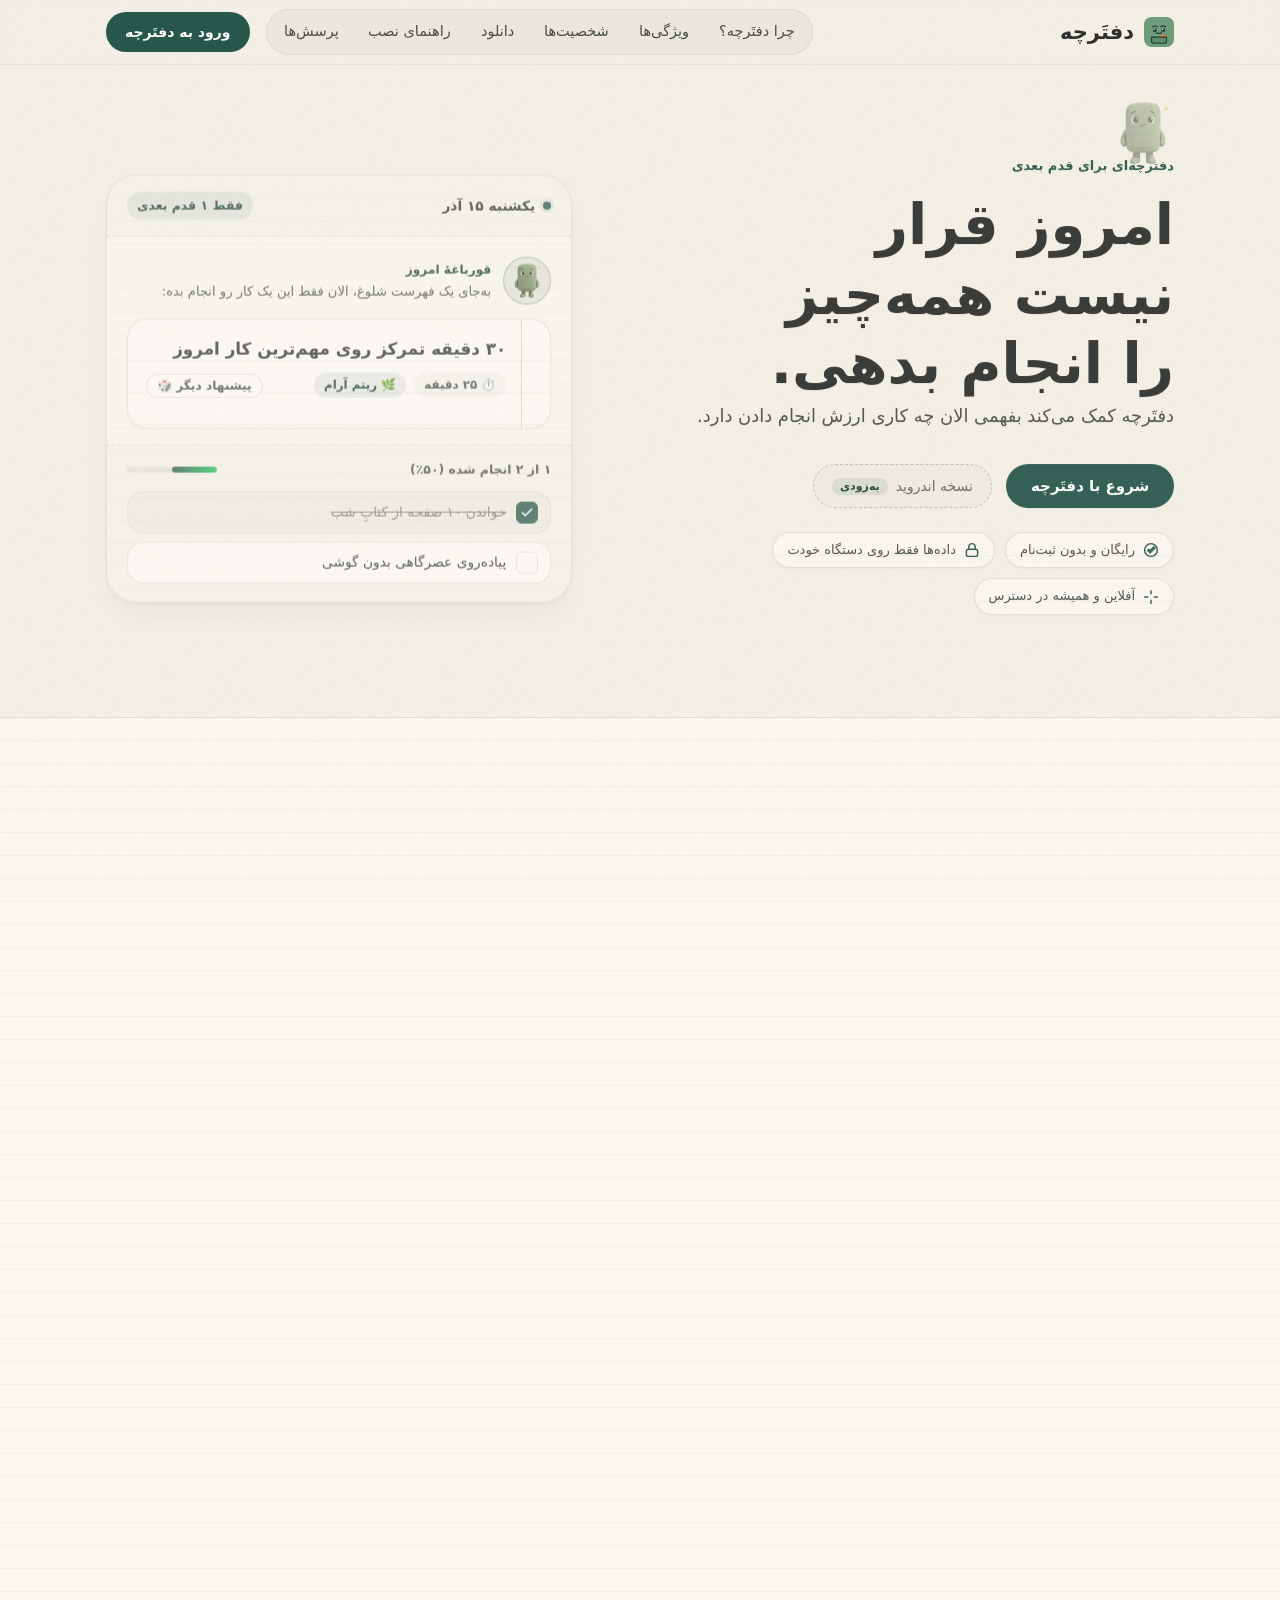
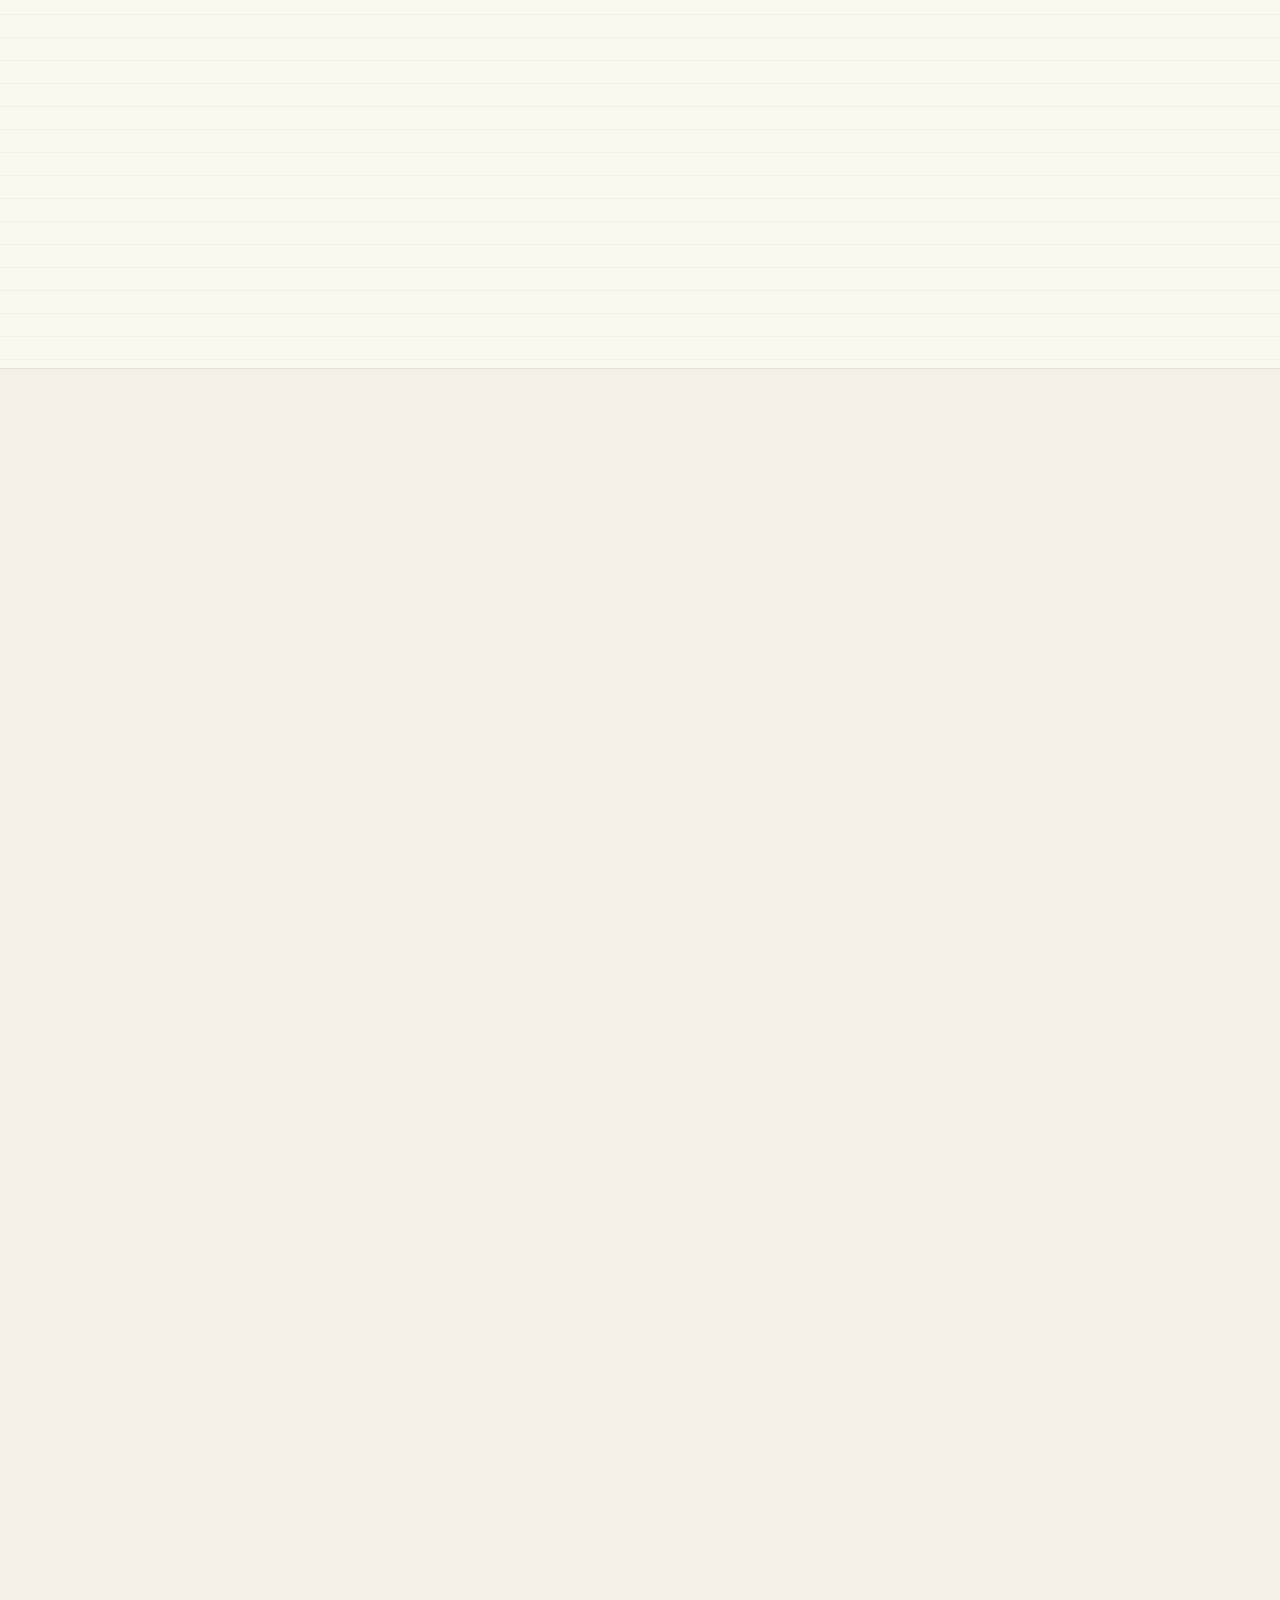
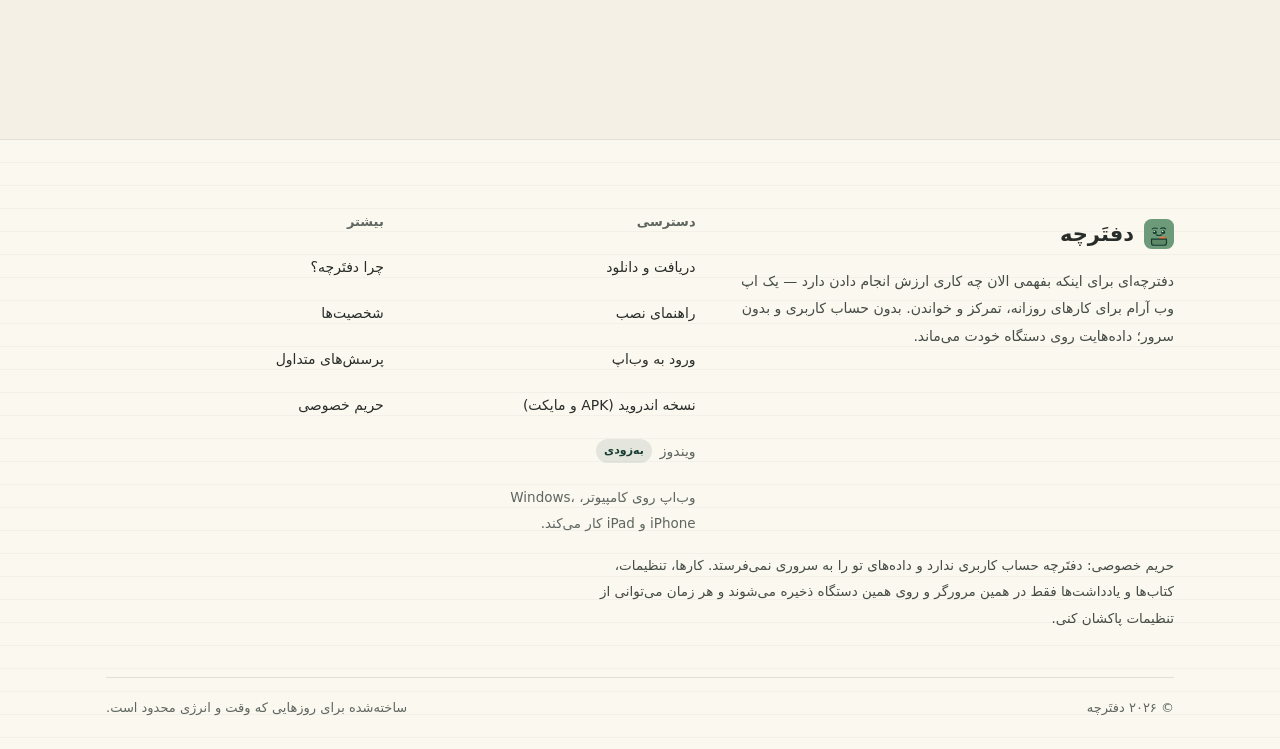
==== commit 7e247a5a: "V3.3.0" ====
--- a/index.html
+++ b/index.html
@@ -7,7 +7,7 @@
 <meta name="viewport" content="width=device-width, initial-scale=1, viewport-fit=cover"/>
 <meta name="referrer" content="strict-origin-when-cross-origin"/>
 <meta name="color-scheme" content="light"/>
-<meta name="theme-color" content="#f6efe3"/>
+<meta name="theme-color" content="#f4f0e6"/>
 <title>دفتَرچه — بفهم الان چه کاری ارزش انجام دادن دارد</title>
 <meta name="description" content="دفتَرچه یک دفترچهٔ آرام برای کارهای روزانه، تمرکز و خواندن است. به‌جای فهرست بلندِ کارها، کمکت می‌کند بفهمی الان کدام کار ارزش انجام دادن دارد."/>
 <!-- Canonical URL and social preview metadata -->
@@ -28,11 +28,60 @@
 <meta name="twitter:description" content="به‌جای فهرست بلندِ کارها، دفترچه کمکت می‌کند بفهمی الان کدام کار ارزش انجام دادن دارد."/>
 <meta name="twitter:image" content="https://daftrche.ir/assets/social/og.png"/>
 <link rel="icon" type="image/svg+xml" href="assets/icons/favicon.svg"/>
+<link rel="icon" type="image/png" sizes="192x192" href="assets/icons/icon-192.png"/>
+<link rel="alternate icon" href="favicon.ico"/>
 <link rel="apple-touch-icon" sizes="180x180" href="assets/icons/apple-touch-icon.png"/>
 <link rel="preload" as="font" type="font/woff2" crossorigin href="assets/fonts/Estedad[wght].woff2"/>
 <link rel="preload" as="font" type="font/woff2" crossorigin href="assets/fonts/Estedad-Mad.woff2"/>
+<link rel="preconnect" href="https://app.daftrche.ir" crossorigin/>
+<link rel="dns-prefetch" href="https://app.daftrche.ir"/>
+<link rel="describedby" type="text/plain" href="llms.txt"/>
 <link rel="stylesheet" href="css/base.css"/>
 <link rel="stylesheet" href="css/landing.css"/>
+<script type="application/ld+json">
+{
+  "@context": "https://schema.org",
+  "@graph": [
+    {
+      "@type": "WebSite",
+      "@id": "https://daftrche.ir/#website",
+      "url": "https://daftrche.ir/",
+      "name": "دفتَرچه",
+      "description": "دفتَرچه یک دفترچهٔ آرام برای کارهای روزانه، تمرکز و خواندن است.",
+      "inLanguage": "fa"
+    },
+    {
+      "@type": "SoftwareApplication",
+      "@id": "https://daftrche.ir/#app",
+      "name": "دفتَرچه",
+      "alternateName": "Daftarche",
+      "applicationCategory": "ProductivityApplication",
+      "operatingSystem": "Android, iOS, Windows, Web",
+      "browserRequirements": "Requires HTML5/JavaScript support",
+      "offers": {
+        "@type": "Offer",
+        "price": "0",
+        "priceCurrency": "IRR"
+      },
+      "description": "دفترچه‌ای آرام برای اولویت‌بندی کارهای روزانه، تمرکز و مطالعه بدون حواس‌پرتی و بدون نیاز به ثبت‌نام.",
+      "url": "https://app.daftrche.ir/",
+      "downloadUrl": "https://daftrche.ir/downloads/daftarche.apk",
+      "installUrl": "https://myket.ir/app/com.Amirreza.daftarche",
+      "image": "https://daftrche.ir/assets/social/og.png",
+      "featureList": [
+        "رایگان و بدون ثبت‌نام",
+        "داده‌ها فقط روی دستگاه کاربر (Local-first)",
+        "دانلود مستقیم فایل APK برای اندروید",
+        "در دسترس در مایکت",
+        "آفلاین و همیشه در دسترس (PWA)",
+        "اولویت‌بندی هوشمند کارها",
+        "تایمر تمرکز پومودورو",
+        "کتاب‌خوان یکپارچه"
+      ]
+    }
+  ]
+}
+</script>
 </head>
 <body>
 
@@ -59,8 +108,6 @@
         <li><a href="#download">دانلود</a></li>
         <li><a href="#install">راهنمای نصب</a></li>
         <li><a href="#faq">پرسش‌ها</a></li>
-        <li><a href="contribute.html">همکاری</a></li>
-        <li><a href="#about">درباره</a></li>
       </ul>
     </nav>
 
@@ -99,19 +146,74 @@
         </ul>
       </div>
 
-      <figure class="lp-hero-shot lp-reveal">
-        <span class="lp-shot lp-shot-live">
-          <img class="lp-shot-poster" src="assets/screenshots/today-hero.webp" width="720" height="900" loading="eager" alt="" aria-hidden="true"/>
-          <iframe
-            src="https://app.daftrche.ir/"
-            data-app-embed
-            width="720"
-            height="900"
-            loading="eager"
-            title="پیش‌نمایش زندهٔ دفتَرچه — صفحهٔ «امروز»: کارهای امروزت را همان‌جا اضافه کن و امتحان کن."></iframe>
-        </span>
-        <figcaption class="lp-shot-note">این خودِ دفتَرچه است؛ همین‌جا امتحانش کن — کارهایی که اضافه می‌کنی روی همین مرورگر توی اپ هم می‌مونن.</figcaption>
-      </figure>
+      <!-- ═══ Clean & Minimalist Inspired Today Card (Hero) ═══ -->
+      <div class="lp-hero-showcase lp-reveal" id="heroShowcase">
+        <div class="lp-today-card" role="region" aria-label="مفهوم دفتَرچه: تمرکز روی فقط یک کار بعدی">
+          
+          <!-- Card Header: Calm date & minimal status -->
+          <div class="lp-card-head">
+            <div class="lp-card-date-badge">
+              <span class="lp-date-dot" aria-hidden="true"></span>
+              <span id="heroTodayDate">امروز</span>
+            </div>
+            <span class="lp-card-tag">فقط ۱ قدم بعدی</span>
+          </div>
+
+          <!-- The Core Concept: Decision Frog Hero -->
+          <div class="lp-card-core">
+            <div class="lp-core-character">
+              <svg class="lp-core-avatar" viewBox="0 0 200 200" aria-hidden="true">
+                <use id="heroFrogSvgUse" href="assets/characters/qorqori/qorqori.svg#qorqori-happy"/>
+              </svg>
+              <div class="lp-core-bubble">
+                <span class="lp-core-kicker">قورباغهٔ امروز</span>
+                <p class="lp-core-prompt">به‌جای یک فهرست شلوغ، الان فقط این یک کار رو انجام بده:</p>
+              </div>
+            </div>
+
+            <div class="lp-core-task-box">
+              <h3 class="lp-core-task" id="heroFrogTask">۳۰ دقیقه تمرکز روی مهم‌ترین کار امروز</h3>
+              <div class="lp-core-task-meta">
+                <span class="lp-meta-pill">⏱️ ۲۵ دقیقه</span>
+                <span class="lp-meta-pill lp-pill-calm">🌿 ریتم آرام</span>
+                <button type="button" class="lp-dice-simple" id="heroDiceBtn" title="پیشنهاد یک کار دیگر" aria-label="پیشنهاد یک کار دیگر">
+                  <span>پیشنهاد دیگر 🎲</span>
+                </button>
+              </div>
+            </div>
+          </div>
+
+          <!-- Clean Minimalist List (2 simple tasks + progress) -->
+          <div class="lp-card-foot">
+            <div class="lp-foot-progress">
+              <span class="lp-foot-prog-label" id="heroProgText">۱ از ۲ انجام شده (۵۰٪)</span>
+              <div class="lp-foot-track" role="progressbar" id="heroProgTrack" aria-valuemin="0" aria-valuemax="100" aria-valuenow="50" aria-label="پیشرفت امروز">
+                <div class="lp-foot-fill" id="heroProgFill"></div>
+              </div>
+            </div>
+
+            <div class="lp-celebrate-banner" id="heroCelebrateBanner" hidden aria-live="polite">
+              🎉 آفرین! تمام کارهای امروز انجام شد؛ الان با خیال راحت استراحت کن.
+            </div>
+
+            <ul class="lp-simple-tasks" id="heroTasksList" aria-label="کارهای آرام امروز">
+              <li class="lp-simple-item is-done" data-id="1">
+                <button type="button" class="lp-simple-check" aria-label="تغییر وضعیت: خواندن ۱۰ صفحه از کتاب شب">
+                  <svg viewBox="0 0 24 24" fill="none" stroke="currentColor" stroke-width="2.5" stroke-linecap="round" stroke-linejoin="round" aria-hidden="true"><polyline points="20 6 9 17 4 12"/></svg>
+                </button>
+                <span class="lp-simple-text">خواندن ۱۰ صفحه از کتابِ شب</span>
+              </li>
+              <li class="lp-simple-item" data-id="2">
+                <button type="button" class="lp-simple-check" aria-label="تغییر وضعیت: پیاده‌روی عصرگاهی بدون گوشی">
+                  <svg viewBox="0 0 24 24" fill="none" stroke="currentColor" stroke-width="2.5" stroke-linecap="round" stroke-linejoin="round" aria-hidden="true"><polyline points="20 6 9 17 4 12"/></svg>
+                </button>
+                <span class="lp-simple-text">پیاده‌روی عصرگاهی بدون گوشی</span>
+              </li>
+            </ul>
+          </div>
+
+        </div>
+      </div>
     </div>
   </section>
 
@@ -369,14 +471,16 @@
             </div>
             <span class="lp-dl-badge lp-dl-status-active">آماده استفاده</span>
           </div>
-          <h3 class="lp-dl-title">نسخه وب‌اپ (PWA)</h3>
-          <p class="lp-dl-desc">استفاده فوری در تمام مرورگرها بدون نیاز به نصب یا ثبت‌نام. امکان ذخیره روی صفحه اصلی گوشی و دسکتاپ.</p>
+          <div class="lp-dl-body">
+            <h3 class="lp-dl-title">نسخه وب‌اپ (PWA)</h3>
+            <p class="lp-dl-desc">استفاده فوری در تمام مرورگرها بدون نیاز به نصب یا ثبت‌نام. امکان ذخیره روی صفحه اصلی گوشی و دسکتاپ.</p>
+          </div>
           <div class="lp-dl-footer">
             <a class="lp-btn lp-btn-primary lp-dl-btn" href="https://app.daftrche.ir/" data-app-link>ورود به وب‌اپ دفتَرچه</a>
           </div>
         </article>
 
-        <!-- ۲. نسخه مستقیم اندروید (به‌زودی) -->
+        <!-- ۲. نسخه مستقیم اندروید (دانلود فایل APK) -->
         <article class="lp-dl-card lp-dl-card-android lp-reveal">
           <div class="lp-dl-top">
             <div class="lp-dl-icon" aria-hidden="true">
@@ -384,16 +488,27 @@
                 <path d="M17.523 15.3414c-.5511 0-.9993-.4486-.9993-1.0003s.4482-1.0003.9993-1.0003c.551 0 .9992.4486.9992 1.0003s-.4482 1.0003-.9992 1.0003m-11.046 0c-.5511 0-.9993-.4486-.9993-1.0003s.4482-1.0003.9993-1.0003c.5511 0 .9992.4486.9992 1.0003s-.4481 1.0003-.9992 1.0003m11.4045-6.02l1.9973-3.4592a.416.416 0 0 0-.1521-.5676.416.416 0 0 0-.5676.1521l-2.0223 3.503C15.5873 8.358 13.856 8 12 8s-3.5873.358-5.1368.9507L4.8409 5.4477a.416.416 0 0 0-.5676-.1521.416.416 0 0 0-.1521.5676l1.9973 3.4592C2.6889 11.1867.3432 14.6589 0 18.761h24c-.3432-4.1021-2.6889-7.5743-6.1185-9.4396"/>
               </svg>
             </div>
-            <span class="lp-dl-badge lp-dl-status-soon">به‌زودی</span>
-          </div>
-          <h3 class="lp-dl-title">نسخه مستقیم اندروید</h3>
-          <p class="lp-dl-desc">فایل نصب مستقیم (APK) سازگار با انواع گوشی‌ها و تبلت‌های اندرویدی همراه با اعلان‌های یادآوری.</p>
+            <span class="lp-dl-badge lp-dl-status-active">آماده دانلود</span>
+          </div>
+          <div class="lp-dl-body">
+            <h3 class="lp-dl-title">نسخه مستقیم اندروید</h3>
+            <div class="lp-dl-tags">
+              <span class="lp-dl-tag">فایل نصب مستقیم (APK)</span>
+              <span class="lp-dl-tag">حجم ۷.۲ مگابایت</span>
+            </div>
+            <p class="lp-dl-desc">دانلود مستقیم فایل نصبی APK سازگار با انواع گوشی‌ها و تبلت‌های اندرویدی بدون نیاز به واسطه.</p>
+          </div>
           <div class="lp-dl-footer">
-            <button type="button" class="lp-btn lp-btn-secondary lp-dl-btn" disabled aria-disabled="true">دریافت فایل APK</button>
-          </div>
-        </article>
-
-        <!-- ۳. مایکت (به‌زودی) -->
+            <a class="lp-btn lp-btn-primary lp-dl-btn" href="downloads/daftarche.apk" download="daftarche.apk">
+              <svg viewBox="0 0 20 20" fill="none" stroke="currentColor" stroke-width="2" stroke-linecap="round" stroke-linejoin="round" aria-hidden="true">
+                <path d="M10 3v10m0 0l-4-4m4 4l4-4M3 17h14"/>
+              </svg>
+              <span>دانلود مستقیم فایل APK</span>
+            </a>
+          </div>
+        </article>
+
+        <!-- ۳. مایکت (رسمی و فعال) -->
         <article class="lp-dl-card lp-dl-card-myket lp-reveal">
           <div class="lp-dl-top">
             <div class="lp-dl-brand-header">
@@ -405,22 +520,22 @@
                 <span class="lp-dl-brand-en">Myket</span>
               </div>
             </div>
-            <span class="lp-dl-badge lp-dl-badge-myket">به‌زودی</span>
+            <span class="lp-dl-badge lp-dl-badge-myket">در دسترس در مایکت</span>
           </div>
           <div class="lp-dl-body">
             <div class="lp-dl-tags">
               <span class="lp-dl-tag">اینترنت نیم‌بها</span>
               <span class="lp-dl-tag">به‌روزرسانی خودکار</span>
             </div>
-            <p class="lp-dl-desc">دریافت نسخه اندروید دفتَرچه از استور مایکت با ترافیک نیم‌بهای داخلی و نصب آسان.</p>
+            <p class="lp-dl-desc">دریافت نسخه اندروید دفتَرچه از استور مایکت با ترافیک نیم‌بهای داخلی و نصب و به‌روزرسانی آسان.</p>
           </div>
           <div class="lp-dl-footer">
-            <button type="button" class="lp-btn lp-dl-btn-myket" disabled aria-disabled="true">
+            <a class="lp-btn lp-dl-btn-myket" href="https://myket.ir/app/com.Amirreza.daftarche" target="_blank" rel="noopener noreferrer">
               <svg viewBox="0 0 20 20" fill="none" stroke="currentColor" stroke-width="2" stroke-linecap="round" stroke-linejoin="round" aria-hidden="true">
                 <path d="M10 3v10m0 0l-4-4m4 4l4-4M3 17h14"/>
               </svg>
               <span>دریافت از مایکت</span>
-            </button>
+            </a>
           </div>
         </article>
 
@@ -676,7 +791,7 @@
           <li><a href="#download">دریافت و دانلود</a></li>
           <li><a href="#install">راهنمای نصب</a></li>
           <li><a href="https://app.daftrche.ir/" data-app-link>ورود به وب‌اپ</a></li>
-          <li><span class="lp-off">اندروید <span class="lp-soon-tag">به‌زودی</span></span></li>
+          <li><a href="#download">نسخه اندروید (APK و مایکت)</a></li>
           <li><span class="lp-off">ویندوز <span class="lp-soon-tag">به‌زودی</span></span></li>
         </ul>
         <p class="lp-footer-note">وب‌اپ روی کامپیوتر، Windows، iPhone و iPad کار می‌کند.</p>
@@ -688,7 +803,6 @@
           <li><a href="#why">چرا دفتَرچه؟</a></li>
           <li><a href="#characters">شخصیت‌ها</a></li>
           <li><a href="#faq">پرسش‌های متداول</a></li>
-          <li><a href="contribute.html">همکاری در پروژه</a></li>
           <li><a href="#privacy">حریم خصوصی</a></li>
         </ul>
       </nav>
@@ -709,7 +823,7 @@
   <a class="lp-btn lp-btn-primary lp-mobile-bar-btn" href="https://app.daftrche.ir/" data-app-link>شروع با دفتَرچه</a>
 </aside>
 
-<script src="js/config.js"></script>
+<script src="js/config.js" defer></script>
 <script src="js/landing.js" defer></script>
 </body>
 </html>
--- a/css/base.css
+++ b/css/base.css
@@ -21,24 +21,44 @@
 /* ── Reset ──────────────────────────────────────────────────────────────── */
 *{margin:0;padding:0;box-sizing:border-box}
 
-/* ── Color Palettes ─────────────────────────────────────────────────────── */
+/* ── Color Palettes — Main Theme: Daftarche (دفترچه) ─────────────────────── */
 :root{
-  --pal-paper-bg:#f6efe3;
-  --pal-paper-surface:#fffcf5;
-  --pal-paper-elev:#ffffff;
-  --pal-paper-text:#2e2921;
-  --pal-paper-text2:#5d5548;
+  /* «دفترچه» — quiet writing paper, forest ink, and a restrained clay accent. The default app theme. */
+  --pal-daftarche-bg:#f4f0e6;
+  --pal-daftarche-surface:#fbf8f0;
+  --pal-daftarche-elev:#fffdf8;
+  --pal-daftarche-text:#292d29;
+  --pal-daftarche-text2:#444c45;
+  --pal-daftarche-muted:#5e665f;
+  --pal-daftarche-border:rgba(41,45,41,.12);
+  --pal-daftarche-border-strong:rgba(41,45,41,.24);
+  --pal-daftarche-accent:#245548;
+  --pal-daftarche-accent-strong:#183d32;
+  --pal-daftarche-accent-soft:rgba(36,85,72,.11);
+  --pal-daftarche-accent-text:#183d32;
+  --pal-daftarche-tape:rgba(200,117,77,.30);
+  --pal-daftarche-glass:rgba(251,248,240,.84);
+  --pal-daftarche-on-accent:#ffffff;
+
+  /* Mapped landing aliases to the official Daftarche (دفترچه) tokens */
+  --pal-paper-bg:var(--pal-daftarche-bg);
+  --pal-paper-surface:var(--pal-daftarche-surface);
+  --pal-paper-elev:var(--pal-daftarche-elev);
+  --pal-paper-text:var(--pal-daftarche-text);
+  --pal-paper-text2:var(--pal-daftarche-text2);
   /* Secondary text color (WCAG AA compliant contrast) */
-  --pal-paper-muted-strong:#756b5c;
-  --pal-paper-border:rgba(80,60,30,.10);
-  --pal-paper-border-strong:rgba(80,60,30,.22);
-  --pal-paper-accent:#e05f28;
-  --pal-paper-glass-strong:rgba(246,239,227,.88);
+  --pal-paper-muted-strong:var(--pal-daftarche-muted);
+  --pal-paper-border:var(--pal-daftarche-border);
+  --pal-paper-border-strong:var(--pal-daftarche-border-strong);
+  --pal-paper-accent:var(--pal-daftarche-accent);
+  --pal-paper-glass-strong:rgba(244,240,230,.85);
 
-  --pal-sage-accent:#4a6b44;
-  --pal-sage-accent-strong:#37522f;
-  --pal-sage-accent-soft:rgba(88,129,87,.16);
-  --pal-sage-on-accent:#ffffff;
+  /* Primary brand accent (Forest deep teal/green) */
+  --pal-sage-accent:var(--pal-daftarche-accent);
+  --pal-sage-accent-strong:var(--pal-daftarche-accent-strong);
+  --pal-sage-accent-soft:var(--pal-daftarche-accent-soft);
+  --pal-sage-on-accent:var(--pal-daftarche-on-accent);
+  --pal-sage-accent-light:#356c5e;
 
   /* Store and platform brand colors */
   --pal-brand-bazaar:#0ea960;
@@ -79,8 +99,6 @@
   --pal-brand-github-green:#2da44e;
   --pal-brand-github-soft:rgba(36,41,47,.08);
   --pal-brand-github-surface:#f6f8fa;
-  /* Landing sage accent, light end of the brand gradient */
-  --pal-sage-accent-light:#739d6b;
 }
 
 /* ── Semantic Color Tokens ─────────────────────────────────────────────── */
@@ -88,8 +106,14 @@
    sheets. New tokens are added here only when a component actually needs them. */
 :root{
   --color-bg:var(--pal-paper-bg);
+  --color-surface:var(--pal-paper-surface);
   --color-text-primary:var(--pal-paper-text);
-  --color-focus:var(--pal-paper-accent);
+  --color-text-secondary:var(--pal-paper-text2);
+  --color-text-muted:var(--pal-paper-muted-strong);
+  --color-accent:var(--pal-daftarche-accent);
+  --color-accent-soft:var(--pal-daftarche-accent-soft);
+  --color-accent-strong:var(--pal-daftarche-accent-strong);
+  --color-focus:var(--pal-daftarche-accent);
 
   /* Radius Scale */
   --radius-xs:8px;
@@ -99,21 +123,31 @@
   --radius-xl:24px;
   --radius-pill:999px;
 
-  /* Shadows */
-  --shadow-1:0 4px 14px -6px rgba(122,80,35,.18);
-  --shadow-2:0 24px 50px -24px rgba(122,80,35,.35);
-  --shadow-paper-floating:0 16px 36px -12px rgba(80,60,30,.14), 0 2px 6px 0 rgba(80,60,30,.05);
-  --shadow-paper-card:0 8px 20px -6px rgba(80,60,30,.10), 0 1px 3px 0 rgba(80,60,30,.04);
+  /* Shadows (Forest ink tints for natural, refined depth) */
+  --shadow-0:none;
+  --shadow-1:0 4px 14px -6px rgba(41,45,41,.12);
+  --shadow-2:0 20px 45px -20px rgba(41,45,41,.20);
+  --shadow-paper-floating:0 16px 36px -12px rgba(41,45,41,.10), 0 2px 6px 0 rgba(41,45,41,.04);
+  --shadow-paper-card:0 4px 16px -4px rgba(41,45,41,.08), 0 1px 3px 0 rgba(41,45,41,.03);
+  --shadow-accent:none;
 
   /* Typography */
   --font-ui: 'Estedad', system-ui, sans-serif;
   --font-personality: 'Estedad Mad', 'Estedad', system-ui, sans-serif;
 
-  /* Motion */
+  /* Motion tokens: calm, pleasant, luxurious physics */
+  --duration-instant:.08s;
   --duration-fast:.18s;
-  --duration-base:.3s;
-  --duration-slow:.5s;
+  --duration-base:.32s;
+  --duration-slow:.55s;
+  --duration-delight:.42s;
+  --duration-press:.12s;
+  --press-scale:.97;
   --ease-out:cubic-bezier(.22,1,.36,1);
+  --ease-soft:cubic-bezier(.2,.9,.28,1);
+  --ease-spring:cubic-bezier(.34,1.35,.64,1);
+  --ease-rubber:cubic-bezier(.18,.89,.32,1.15);
+  --ease-smooth:cubic-bezier(.16,1,.3,1);
 
   /* Stacking order (z-index) */
   --z-header:50;
@@ -125,6 +159,8 @@
 }
 
 /* ── Base Page Styling ──────────────────────────────────────────────────── */
+html:not(.lp-live){scroll-behavior:smooth}
+html.lp-live{scroll-behavior:auto}
 body{font-family:var(--font-ui);background:var(--color-bg);color:var(--color-text-primary);min-height:100vh;min-height:100dvh;
   /* `clip` avoids creating a scroll container (which would break position:sticky);
      `hidden` is the fallback for engines without `clip`. */
@@ -142,5 +178,5 @@
 /* ── Reduced Motion Preference ─────────────────────────────────────────── */
 @media (prefers-reduced-motion:reduce){
   *,*::before,*::after{animation-duration:.01ms!important;animation-iteration-count:1!important;transition-duration:.01ms!important}
-  html{scroll-behavior:auto!important}
+  html,html:not(.lp-live),html.lp-live{scroll-behavior:auto!important}
 }
--- a/css/landing.css
+++ b/css/landing.css
@@ -20,30 +20,26 @@
    are the only values authored inline (rgba); no raw hex is used in components. */
 
 :root {
-  /* ── Brand surface, from the paper palette ── */
+  /* ── Brand surface, from the main Daftarche (دفترچه) palette ── */
   --lp-bg: var(--pal-paper-bg);
   --lp-surface: var(--pal-paper-surface);
   --lp-text: var(--pal-paper-text);
   --lp-text-2: var(--pal-paper-text2);
   /* Secondary text with WCAG AA compliant contrast ratio */
   --lp-muted: var(--pal-paper-muted-strong);
-  --lp-border: var(--pal-paper-border-strong);
+  --lp-border: var(--pal-paper-border);
+  --lp-border-strong: var(--pal-paper-border-strong);
 
   /* ── Notebook ruling, ported from the app's own paper ── */
   /* The app draws every card as a page of the notebook: .sheet-paper in the
-     app's css/base.css lays a 1px hairline of 5% ink every 22px over the paper
-     surface. The landing reuses the identical recipe here — one source, one
-     22px pitch — so a box on the site and a card in the app are the same paper.
-     The hairline is written as rgba() rather than color-mix() to follow this
-     sheet's own rule (translucent tints are the only inline values) and to keep
-     the paper working on engines the app's colour-mix palette would not reach.
-     5% of --pal-paper-text (#2e2921) is rgba(46,41,33,.05). */
+     app's css/base.css lays a 1px hairline of 4% forest ink every 22px over the paper
+     surface. 4% of --pal-paper-text (#292d29) is rgba(41, 45, 41, 0.04). */
   --lp-rule: repeating-linear-gradient(to bottom,
     transparent 0 22px,
-    rgba(46, 41, 33, 0.05) 22px 23px);
+    rgba(41, 45, 41, 0.04) 22px 23px);
   --lp-paper: var(--lp-rule), var(--lp-surface);
 
-  /* ── One green accent, from the sage palette (the guide's own green) ── */
+  /* ── Main brand accent, from the Daftarche palette (forest deep teal/green) ── */
   --lp-green: var(--pal-sage-accent);
   --lp-green-strong: var(--pal-sage-accent-strong);
   --lp-green-soft: var(--pal-sage-accent-soft);
@@ -54,9 +50,9 @@
   --lp-gutter: clamp(20px, 5vw, 56px);
   --lp-section: clamp(68px, 9vw, 132px);
   /* Sticky header height variable (matches .lp-header-inner min-height) */
-  --lp-header-h: 68px;
-
-  /* ── Map the shared focus token to the landing green ── */
+  --lp-header-h: 64px;
+
+  /* ── Map the shared focus token to the landing accent ── */
   --color-focus: var(--lp-green);
 }
 
@@ -198,7 +194,8 @@
   justify-content: center;
   gap: 8px;
   white-space: nowrap;
-  padding: 14px 26px;
+  min-height: 44px;
+  padding: 11px 24px;
   border-radius: var(--radius-pill);
   font-family: var(--font-ui);
   font-size: 15px;
@@ -206,43 +203,71 @@
   line-height: 1;
   text-decoration: none;
   cursor: pointer;
-  border: 1.5px solid transparent;
-  transition: transform var(--duration-fast) var(--ease-out),
-              background var(--duration-fast), border-color var(--duration-fast),
-              box-shadow var(--duration-fast), color var(--duration-fast);
+  border: 1px solid transparent;
+  box-shadow: none !important;
+  transition: transform 0.32s cubic-bezier(0.34, 1.35, 0.64, 1),
+              background 0.24s var(--ease-soft),
+              border-color 0.24s var(--ease-soft),
+              color 0.24s var(--ease-soft),
+              box-shadow 0.28s var(--ease-soft);
+  will-change: transform;
 }
 
 .lp-btn-primary {
   background: var(--lp-green);
   color: var(--lp-on-green);
-  box-shadow: var(--shadow-1);
+  box-shadow: none !important;
 }
 .lp-btn-ghost {
-  background: var(--lp-paper);
+  background: var(--lp-surface);
   border-color: var(--lp-border);
   color: var(--lp-text);
-}
-
-/* Desktop hover effect */
+  box-shadow: none !important;
+}
+
+/* Desktop hover effect — Flat and clean, absolutely NO light/glowing shadows */
 @media (hover: hover) {
-  .lp-btn-primary:hover { background: var(--lp-green-strong); transform: translateY(-2px); box-shadow: var(--shadow-2); }
-  .lp-btn-ghost:hover   { border-color: var(--lp-green); color: var(--lp-green); transform: translateY(-2px); }
+  .lp-btn-primary:hover {
+    background: var(--lp-green-strong);
+    transform: translateY(-2px);
+    box-shadow: 0 4px 14px -4px rgba(24, 61, 50, 0.24) !important;
+  }
+  .lp-btn-ghost:hover {
+    border-color: rgba(36, 85, 72, 0.35);
+    background: var(--lp-green-soft);
+    color: var(--lp-green-strong);
+    transform: translateY(-2px);
+    box-shadow: 0 4px 14px -4px rgba(41, 45, 41, 0.1) !important;
+  }
 }
 .lp-btn:active,
 .lp-btn-primary:active,
-.lp-btn-ghost:active { transform: scale(0.98); }
+.lp-btn-ghost:active {
+  transform: scale(0.965) translateY(1px);
+  transition: transform 0.08s ease-out;
+  box-shadow: none !important;
+}
 
 /* Disabled / coming-soon button */
 .lp-btn-soon {
-  background: transparent;
-  border: 1.5px dashed var(--lp-border);
+  display: inline-flex;
+  align-items: center;
+  gap: 8px;
+  min-height: 44px;
+  padding: 10px 18px;
+  border-radius: var(--radius-pill);
+  background: rgba(41, 45, 41, 0.02);
+  border: 1px dashed var(--lp-border-strong);
   color: var(--lp-muted);
+  font-size: 14px;
+  font-weight: 500;
   cursor: default;
+  box-shadow: none !important;
 }
 .lp-soon-tag {
   font-size: 11px;
   font-weight: 700;
-  padding: 4px 9px;
+  padding: 3px 8px;
   border-radius: var(--radius-pill);
   background: var(--lp-green-soft);
   color: var(--lp-green-strong);
@@ -261,22 +286,23 @@
   position: sticky;
   top: 0;
   z-index: var(--z-header);
-  background: var(--pal-paper-glass-strong);
-  -webkit-backdrop-filter: blur(12px);
-  backdrop-filter: blur(12px);
-  border-bottom: 1px solid transparent;
+  background: rgba(244, 240, 230, 0.82);
+  -webkit-backdrop-filter: blur(16px);
+  backdrop-filter: blur(16px);
+  border-bottom: 1px solid rgba(41, 45, 41, 0.06);
   transition: border-color var(--duration-base), box-shadow var(--duration-base), background var(--duration-base);
 }
 .lp-header.is-scrolled {
-  border-bottom-color: var(--lp-border);
-  box-shadow: var(--shadow-paper-card);
+  background: rgba(244, 240, 230, 0.94);
+  border-bottom-color: rgba(41, 45, 41, 0.12);
+  box-shadow: 0 4px 20px -8px rgba(41, 45, 41, 0.08);
 }
 .lp-header-inner {
   position: relative;
   display: flex;
   align-items: center;
-  gap: 18px;
-  min-height: 68px;
+  gap: 16px;
+  min-height: var(--lp-header-h, 64px);
 }
 
 .lp-brand {
@@ -287,57 +313,176 @@
   text-decoration: none;
   color: var(--lp-text);
   margin-inline-end: auto;
-}
-.lp-brand img { width: 32px; height: 32px; display: block; }
+  transition: opacity var(--duration-fast);
+}
+.lp-brand:hover { opacity: .88; }
+.lp-brand img { width: 30px; height: 30px; display: block; }
 .lp-brand span {
   font-family: var(--font-personality);
-  font-size: 22px;
+  font-size: 21px;
   font-weight: 700;
   line-height: 1;
 }
 
 .lp-nav ul {
-  display: flex;
-  align-items: center;
-  gap: 4px;
+  position: relative;
+  display: flex;
+  align-items: center;
+  gap: 2px;
   list-style: none;
-}
+  padding: 3px;
+  background: rgba(41, 45, 41, 0.04);
+  border: 1px solid rgba(41, 45, 41, 0.07);
+  border-radius: var(--radius-pill);
+  touch-action: pan-y;
+  cursor: grab;
+  user-select: none;
+  -webkit-user-select: none;
+  -webkit-user-drag: none;
+  user-drag: none;
+  transition: background 0.3s ease, border-color 0.3s ease;
+}
+
+/* Navbar active sliding indicator & drag-swap states */
+.lp-nav-indicator {
+  position: absolute;
+  top: 3px;
+  bottom: 3px;
+  left: 0;
+  width: 0;
+  border-radius: var(--radius-pill);
+  background: #ffffff;
+  box-shadow: 0 1px 3px rgba(41, 45, 41, 0.07), 0 3px 10px -2px rgba(41, 45, 41, 0.06);
+  pointer-events: none;
+  z-index: 1;
+  opacity: 0;
+  transform: translate3d(0, 0, 0);
+  transition: transform 0.44s cubic-bezier(0.2, 0.9, 0.28, 1),
+              width 0.38s cubic-bezier(0.2, 0.9, 0.28, 1),
+              opacity 0.25s ease,
+              box-shadow 0.28s ease,
+              background 0.25s ease;
+  will-change: transform, width;
+}
+.lp-nav.has-active .lp-nav-indicator {
+  opacity: 1;
+}
+
+/* Mouse dragging across navbar */
+.lp-nav.is-dragging,
+.lp-nav.is-dragging ul,
+.lp-nav.is-dragging a {
+  cursor: grabbing !important;
+  user-select: none !important;
+  -webkit-user-select: none !important;
+}
+.lp-nav.is-dragging .lp-nav-indicator {
+  transition: none !important;
+  box-shadow: 0 4px 18px -2px rgba(36, 85, 72, 0.22), 0 2px 6px rgba(41, 45, 41, 0.1);
+}
+
+/* Sticky adhesion zone before detaching from previous tab */
+.lp-nav.is-sticky .lp-nav-indicator {
+  background: rgba(255, 255, 255, 0.96);
+  box-shadow: 0 2px 8px rgba(36, 85, 72, 0.16);
+}
+
+/* Detached and freely gliding over target tabs */
+.lp-nav.is-detached .lp-nav-indicator {
+  background: #ffffff;
+  box-shadow: 0 6px 20px -2px rgba(36, 85, 72, 0.26);
+}
+
+/* Soft spring settling on drop */
+.lp-nav.is-settling .lp-nav-indicator {
+  transition: transform 0.5s cubic-bezier(0.18, 0.89, 0.32, 1.15),
+              width 0.4s cubic-bezier(0.2, 0.9, 0.28, 1),
+              box-shadow 0.3s ease !important;
+}
+
 .lp-nav a {
+  position: relative;
+  z-index: 2;
   display: inline-flex;
   align-items: center;
-  min-height: 44px;
-  padding: 9px 14px;
+  min-height: 38px;
+  padding: 7px 14px;
   border-radius: var(--radius-pill);
-  font-size: 15px;
+  font-size: 14.5px;
   font-weight: 500;
   /* Keep navigation labels on a single line */
   white-space: nowrap;
   color: var(--lp-text-2);
   text-decoration: none;
-  transition: color var(--duration-fast), background var(--duration-fast);
+  cursor: grab;
+  user-select: none;
+  -webkit-user-select: none;
+  -webkit-user-drag: none;
+  user-drag: none;
+  transition: color 0.25s ease, transform 0.25s cubic-bezier(0.2, 0.9, 0.3, 1);
+  will-change: transform;
 }
 @media (hover: hover) {
-  .lp-nav a:hover { color: var(--lp-green); background: var(--lp-green-soft); }
-}
-.lp-nav a.is-active {
+  .lp-nav:not(.is-dragging) a:hover {
+    color: var(--lp-green-strong);
+    background: rgba(255, 255, 255, 0.45);
+  }
+}
+.lp-nav a.is-drag-candidate {
+  color: var(--lp-green-strong) !important;
+  transform: translateY(-1px);
+}
+/* In no-JS fallback, active tab gets static white background */
+html:not(.lp-live) .lp-nav a.is-active {
   color: var(--lp-green-strong);
-  background: var(--lp-green-soft);
-  font-weight: 700;
-}
-
-.lp-header .lp-cta { min-height: 44px; padding: 11px 20px; font-size: 14px; }
+  background: #ffffff;
+  font-weight: 600;
+}
+/* In live interactive mode, indicator provides background pill */
+html.lp-live .lp-nav a.is-active {
+  color: var(--lp-green-strong);
+  background: transparent;
+  font-weight: 600;
+}
+
+.lp-header .lp-cta {
+  min-height: 40px;
+  padding: 9px 18px;
+  font-size: 14px;
+  border-radius: var(--radius-pill);
+  box-shadow: none !important;
+}
+@media (hover: hover) {
+  .lp-header .lp-cta:hover {
+    transform: translateY(-1px);
+    box-shadow: none !important;
+  }
+}
+.lp-header .lp-cta:active {
+  transform: scale(0.97);
+  box-shadow: none !important;
+}
 
 .lp-menu-btn {
   display: none;
-  width: 44px;
-  height: 44px;
+  width: 42px;
+  height: 42px;
   flex: 0 0 auto;
-  border: 1.5px solid var(--lp-border);
-  border-radius: var(--radius-sm);
-  background: var(--lp-surface);
+  border: 1px solid rgba(41, 45, 41, 0.12);
+  border-radius: var(--radius-md);
+  background: rgba(251, 248, 240, 0.85);
   color: var(--lp-text);
   cursor: pointer;
-}
+  transition: background var(--duration-fast), border-color var(--duration-fast), color var(--duration-fast), transform var(--duration-press);
+}
+@media (hover: hover) {
+  .lp-menu-btn:hover {
+    background: #ffffff;
+    border-color: var(--lp-green);
+    color: var(--lp-green);
+  }
+}
+.lp-menu-btn:active { transform: scale(0.95); }
 .lp-menu-btn svg { width: 22px; height: 22px; margin: auto; display: block; }
 .lp-menu-btn .lp-close { display: none; }
 .lp-header[data-open="true"] .lp-menu-btn .lp-open { display: none; }
@@ -352,17 +497,52 @@
     top: 100%;
     display: none;
     /* Scrollable mobile menu drawer */
-    max-height: calc(100dvh - var(--lp-header-h, 68px) - var(--lp-bar-h, 0px));
+    max-height: calc(100dvh - var(--lp-header-h, 64px) - var(--lp-bar-h, 0px));
     overflow-y: auto;
     overscroll-behavior: contain;
     -webkit-overflow-scrolling: touch;
-    padding: 6px 0 14px;
-    background: var(--lp-bg);
-    border-bottom: 1px solid var(--lp-border);
-  }
-  .lp-header[data-open="true"] .lp-nav { display: block; }
-  .lp-nav ul { flex-direction: column; align-items: stretch; gap: 0; }
-  .lp-nav a { padding: 14px 16px; border-radius: var(--radius-sm); font-size: 16px; }
+    padding: 8px 16px 16px;
+    background: rgba(244, 240, 230, 0.98);
+    -webkit-backdrop-filter: blur(16px);
+    backdrop-filter: blur(16px);
+    border-bottom: 1px solid rgba(41, 45, 41, 0.12);
+    box-shadow: 0 12px 30px -10px rgba(41, 45, 41, 0.15);
+  }
+  .lp-header[data-open="true"] .lp-nav {
+    display: block;
+    animation: lpMobileMenuSlide 0.32s cubic-bezier(0.16, 1, 0.3, 1) both;
+  }
+  @keyframes lpMobileMenuSlide {
+    0% {
+      opacity: 0;
+      transform: translateY(-8px);
+    }
+    100% {
+      opacity: 1;
+      transform: translateY(0);
+    }
+  }
+  .lp-nav-indicator { display: none !important; }
+  .lp-nav ul {
+    flex-direction: column;
+    align-items: stretch;
+    gap: 4px;
+    padding: 0;
+    background: transparent;
+    border: none;
+    cursor: default;
+  }
+  .lp-nav a {
+    padding: 12px 16px;
+    border-radius: var(--radius-sm);
+    font-size: 15.5px;
+    min-height: 44px;
+  }
+  .lp-nav a:hover,
+  .lp-nav a.is-active,
+  html.lp-live .lp-nav a.is-active {
+    background: #ffffff;
+  }
 }
 
 /* Header fallback when scripting is disabled */
@@ -370,13 +550,13 @@
 html:not(.lp-live) .lp-menu-btn { display: none; }
 html:not(.lp-live) .lp-header-inner { flex-wrap: wrap; }
 html:not(.lp-live) .lp-nav { position: static; display: block; flex: 0 1 auto; padding: 0; background: none; border: 0; }
-html:not(.lp-live) .lp-nav ul { flex-direction: row; flex-wrap: wrap; }
+html:not(.lp-live) .lp-nav ul { flex-direction: row; flex-wrap: wrap; background: none; border: none; padding: 0; }
 
 /* Compact navigation spacing for medium viewports */
 @media (min-width: 941px) and (max-width: 1080px) {
-  .lp-header-inner { gap: 12px; }
-  .lp-nav ul { gap: 2px; }
-  .lp-nav a { padding: 9px 11px; font-size: 14px; }
+  .lp-header-inner { gap: 10px; }
+  .lp-nav ul { gap: 1px; padding: 2px; }
+  .lp-nav a { padding: 7px 11px; font-size: 13.5px; min-height: 36px; }
 }
 
 /* ═══ Hero ═══ */
@@ -409,7 +589,7 @@
   font-size: 13px;
   font-weight: 500;
   color: var(--lp-text-2);
-  box-shadow: 0 1px 3px rgba(80,60,30,.04);
+  box-shadow: 0 1px 3px rgba(41, 45, 41, 0.04);
 }
 .lp-badge svg {
   width: 16px;
@@ -441,9 +621,9 @@
   .lp-header-inner { gap: 10px; }
   .lp-brand img { width: 28px; height: 28px; }
   .lp-brand span { font-size: 19px; }
-  /* Accessible 44px minimum tap target */
-  .lp-menu-btn { width: 44px; height: 44px; }
-  .lp-header .lp-cta { min-height: 44px; padding: 10px 15px; font-size: 13px; }
+  /* Accessible 40px minimum tap target in mobile header */
+  .lp-menu-btn { width: 40px; height: 40px; }
+  .lp-header .lp-cta { min-height: 38px; padding: 8px 14px; font-size: 13px; }
   /* Mobile hero character position */
   .lp-hero-char { top: -16px; inset-inline-start: auto; inset-inline-end: 0; width: 52px; opacity: .45; }
 }
@@ -453,6 +633,358 @@
   .lp-header .lp-brand span { display: none; }
   /* Brand icon tap target padding */
   .lp-header .lp-brand { padding-inline: 8px; }
+}
+
+/* ═══ Clean & Minimalist Hero Showcase ═══ */
+.lp-hero-showcase {
+  width: 100%;
+  max-width: 470px;
+  margin-inline: auto;
+}
+
+.lp-today-card {
+  position: relative;
+  border-radius: calc(var(--radius-xl) + 6px);
+  background: var(--lp-paper);
+  border: 1px solid var(--lp-border);
+  box-shadow: var(--shadow-paper-floating);
+  overflow: hidden;
+  transition: transform var(--duration-base) var(--ease-out), box-shadow var(--duration-base);
+}
+@media (hover: hover) {
+  .lp-today-card:hover {
+    transform: translateY(-2px);
+    box-shadow: 0 16px 36px -8px rgba(41, 45, 41, 0.12), 0 4px 12px -2px rgba(41, 45, 41, 0.04);
+  }
+}
+
+/* Card Header */
+.lp-card-head {
+  display: flex;
+  align-items: center;
+  justify-content: space-between;
+  gap: 12px;
+  padding: 16px 20px;
+  border-bottom: 1px dashed var(--lp-border);
+  background: rgba(41, 45, 41, 0.02);
+}
+.lp-card-date-badge {
+  display: flex;
+  align-items: center;
+  gap: 8px;
+  font-size: 0.86rem;
+  font-weight: 700;
+  color: var(--lp-text);
+}
+.lp-date-dot {
+  width: 8px;
+  height: 8px;
+  border-radius: 50%;
+  background: var(--lp-green);
+  box-shadow: 0 0 0 3px var(--lp-green-soft);
+}
+.lp-card-tag {
+  font-size: 0.78rem;
+  font-weight: 600;
+  color: var(--lp-green-strong);
+  background: var(--lp-green-soft);
+  padding: 4px 10px;
+  border-radius: var(--radius-pill);
+}
+
+/* Core Decision Hero */
+.lp-card-core {
+  padding: 20px 20px 16px;
+}
+.lp-core-character {
+  display: flex;
+  align-items: center;
+  gap: 12px;
+  margin-bottom: 14px;
+}
+.lp-core-avatar {
+  width: 48px;
+  height: 48px;
+  flex-shrink: 0;
+  border-radius: 50%;
+  background: var(--lp-green-soft);
+  padding: 4px;
+  border: 1px solid color-mix(in srgb, var(--lp-green) 30%, transparent);
+}
+.lp-core-bubble {
+  display: flex;
+  flex-direction: column;
+  gap: 2px;
+}
+.lp-core-kicker {
+  font-size: 0.76rem;
+  font-weight: 700;
+  color: var(--lp-green-strong);
+}
+.lp-core-prompt {
+  font-size: 0.82rem;
+  color: var(--lp-text-2);
+  line-height: 1.5;
+  margin: 0;
+}
+
+.lp-core-task-box {
+  position: relative;
+  overflow: hidden;
+  padding: 16px 18px 14px;
+  padding-inline-start: 44px;
+  padding-inline-end: 18px;
+  border-radius: var(--radius-lg);
+  background-color: var(--pal-paper-elev);
+  /* Top mask conceals any lines in header margin (0-40px), while repeating grid provides rhythmic 32px notebook ruling */
+  background-image:
+    linear-gradient(to bottom, var(--pal-paper-elev) 0 40px, transparent 40px),
+    repeating-linear-gradient(
+      to bottom,
+      transparent 0,
+      transparent 31px,
+      rgba(41, 45, 41, 0.075) 31px,
+      rgba(41, 45, 41, 0.075) 32px
+    );
+  background-position: 0 0, 0 10px;
+  background-repeat: no-repeat, repeat-y;
+  border: 1px solid var(--lp-border);
+  box-shadow: 0 1px 3px rgba(41, 45, 41, 0.04);
+  min-height: 110px;
+}
+/* Nostalgic Persian Notebook Red Margin Line (RTL: right-hand margin) */
+.lp-core-task-box::before {
+  content: '';
+  position: absolute;
+  top: 0;
+  bottom: 0;
+  inset-inline-start: 28px;
+  width: 1.5px;
+  background: rgba(214, 82, 66, 0.35);
+  pointer-events: none;
+}
+@media (max-width: 480px) {
+  .lp-core-task-box {
+    padding-inline-start: 36px;
+    padding-inline-end: 14px;
+  }
+  .lp-core-task-box::before {
+    inset-inline-start: 20px;
+  }
+}
+.lp-core-task {
+  font-family: var(--lp-font-sans);
+  font-size: 1.05rem;
+  font-weight: 700;
+  color: var(--lp-text);
+  line-height: 1.6;
+  margin-bottom: 10px;
+  transition: opacity 0.28s ease, transform 0.32s cubic-bezier(0.2, 0.9, 0.3, 1);
+  will-change: opacity, transform;
+}
+.lp-core-task.is-swapping {
+  opacity: 0.15;
+  transform: translateY(-6px);
+}
+.lp-core-task-meta {
+  display: flex;
+  align-items: center;
+  flex-wrap: wrap;
+  gap: 8px;
+}
+.lp-meta-pill {
+  font-size: 0.74rem;
+  font-weight: 600;
+  padding: 3px 10px;
+  border-radius: var(--radius-pill);
+  background: rgba(41, 45, 41, 0.04);
+  color: var(--lp-text-2);
+}
+.lp-pill-calm {
+  background: var(--lp-green-soft);
+  color: var(--lp-green-strong);
+}
+.lp-dice-simple {
+  margin-inline-start: auto;
+  display: inline-flex;
+  align-items: center;
+  gap: 5px;
+  border: 1px solid var(--lp-border);
+  background: var(--pal-paper-elev);
+  color: var(--lp-text-2);
+  padding: 4px 10px;
+  border-radius: var(--radius-pill);
+  font-family: inherit;
+  font-size: 0.76rem;
+  font-weight: 600;
+  cursor: pointer;
+  box-shadow: none;
+  transition: transform 0.32s cubic-bezier(0.34, 1.4, 0.64, 1),
+              background 0.24s ease,
+              border-color 0.24s ease,
+              color 0.24s ease,
+              box-shadow 0.24s ease;
+  will-change: transform;
+}
+.lp-dice-simple:hover {
+  background: #ffffff;
+  color: var(--lp-text);
+  border-color: var(--pal-paper-border-strong);
+  transform: translateY(-2px);
+  box-shadow: 0 2px 8px -2px rgba(41, 45, 41, 0.1);
+}
+.lp-dice-simple:active {
+  transform: scale(0.92);
+  transition: transform 0.08s ease-out;
+  box-shadow: none;
+}
+.lp-dice-simple.is-rolling {
+  animation: lpDiceSpin 0.55s cubic-bezier(0.22, 1, 0.36, 1) both;
+}
+@keyframes lpDiceSpin {
+  0% { transform: scale(0.92) rotate(0deg); }
+  50% { transform: scale(1.14) rotate(180deg); }
+  100% { transform: scale(1) rotate(360deg); }
+}
+
+/* Card Foot: 2 Simple Tasks + Progress */
+.lp-card-foot {
+  padding: 14px 20px 18px;
+  border-top: 1px dashed var(--lp-border);
+  background: rgba(41, 45, 41, 0.015);
+}
+.lp-foot-progress {
+  display: flex;
+  align-items: center;
+  justify-content: space-between;
+  gap: 12px;
+  margin-bottom: 12px;
+}
+.lp-foot-prog-label {
+  font-size: 0.78rem;
+  font-weight: 600;
+  color: var(--lp-text-2);
+}
+.lp-foot-track {
+  width: 90px;
+  height: 6px;
+  border-radius: 99px;
+  background: rgba(41, 45, 41, 0.08);
+  overflow: hidden;
+  position: relative;
+}
+.lp-foot-fill {
+  height: 100%;
+  border-radius: 99px;
+  background: linear-gradient(90deg, var(--lp-green), #22c55e);
+  transition: width 0.65s cubic-bezier(0.34, 1.25, 0.64, 1);
+  will-change: width;
+}
+.lp-foot-track[aria-valuenow="0"] .lp-foot-fill { width: 0%; }
+.lp-foot-track[aria-valuenow="50"] .lp-foot-fill { width: 50%; }
+.lp-foot-track[aria-valuenow="100"] .lp-foot-fill { width: 100%; }
+
+.lp-celebrate-banner {
+  padding: 8px 12px;
+  margin-bottom: 10px;
+  border-radius: var(--radius-md, 8px);
+  background: color-mix(in srgb, #22c55e 14%, transparent);
+  border: 1px solid color-mix(in srgb, #22c55e 30%, transparent);
+  font-size: 0.8rem;
+  font-weight: 600;
+  color: #15803d;
+  animation: lpPopIn 0.38s cubic-bezier(0.34, 1.56, 0.64, 1);
+}
+@keyframes lpPopIn {
+  from { opacity: 0; transform: scale(0.95) translateY(4px); }
+  to { opacity: 1; transform: scale(1) translateY(0); }
+}
+
+.lp-simple-tasks {
+  list-style: none;
+  padding: 0;
+  margin: 0;
+  display: flex;
+  flex-direction: column;
+  gap: 8px;
+}
+.lp-simple-item {
+  display: flex;
+  align-items: center;
+  gap: 10px;
+  padding: 9px 12px;
+  border-radius: var(--radius-md, 10px);
+  background: var(--pal-paper-elev);
+  border: 1px solid var(--lp-border);
+  transition: transform 0.3s cubic-bezier(0.2, 0.9, 0.3, 1),
+              background 0.28s ease,
+              border-color 0.28s ease,
+              box-shadow 0.28s ease;
+  cursor: pointer;
+  user-select: none;
+  will-change: transform;
+}
+.lp-simple-item:hover {
+  border-color: var(--pal-paper-border-strong);
+  background: #ffffff;
+  transform: translateX(-3px);
+  box-shadow: 0 2px 8px -2px rgba(41, 45, 41, 0.08);
+}
+.lp-simple-item:active {
+  transform: scale(0.975);
+  transition: transform 0.08s ease-out;
+}
+.lp-simple-check {
+  width: 22px;
+  height: 22px;
+  flex-shrink: 0;
+  border-radius: 6px;
+  border: 1.8px solid var(--lp-border);
+  background: transparent;
+  display: grid;
+  place-items: center;
+  cursor: pointer;
+  padding: 0;
+  color: #ffffff;
+  transition: all 0.28s cubic-bezier(0.34, 1.4, 0.64, 1);
+}
+.lp-simple-check svg {
+  width: 14px;
+  height: 14px;
+  opacity: 0;
+  transform: scale(0.6);
+  transition: all 0.35s cubic-bezier(0.34, 1.56, 0.64, 1);
+}
+.lp-simple-text {
+  flex: 1;
+  font-size: 0.86rem;
+  color: var(--lp-text);
+  line-height: 1.4;
+  transition: color 0.28s ease, opacity 0.28s ease;
+}
+
+.lp-simple-item.is-done {
+  background: rgba(41, 45, 41, 0.03);
+  border-color: rgba(41, 45, 41, 0.06);
+}
+.lp-simple-item.is-done .lp-simple-check {
+  background: var(--lp-green);
+  border-color: var(--lp-green);
+  animation: lpCheckPop 0.32s cubic-bezier(0.34, 1.56, 0.64, 1) both;
+}
+@keyframes lpCheckPop {
+  0% { transform: scale(0.85); }
+  50% { transform: scale(1.15); }
+  100% { transform: scale(1); }
+}
+.lp-simple-item.is-done .lp-simple-check svg {
+  opacity: 1;
+  transform: scale(1);
+}
+.lp-simple-item.is-done .lp-simple-text {
+  color: var(--lp-text-2);
+  text-decoration: line-through;
+  opacity: 0.7;
 }
 
 /* ═══ App Screenshot Frame ═══ */
@@ -690,19 +1222,30 @@
   font-size: 13px;
   font-weight: 600;
   cursor: pointer;
-  transition: all var(--duration-fast) var(--ease-out);
+  transition: transform 0.3s cubic-bezier(0.34, 1.35, 0.64, 1),
+              background 0.24s var(--ease-soft),
+              border-color 0.24s var(--ease-soft),
+              color 0.24s var(--ease-soft),
+              box-shadow 0.28s var(--ease-soft);
+  will-change: transform;
 }
 .lp-mood-pill:hover {
   border-color: var(--lp-green);
   color: var(--lp-green-strong);
+  transform: translateY(-2px);
+  box-shadow: 0 3px 10px -2px rgba(36, 85, 72, 0.16);
 }
 .lp-mood-pill.is-active {
   background: var(--lp-green);
   color: var(--lp-on-green);
   border-color: var(--lp-green);
-  box-shadow: var(--shadow-1);
-}
-.lp-mood-pill:active { transform: scale(0.96); }
+  box-shadow: 0 4px 14px -3px rgba(36, 85, 72, 0.28);
+  transform: translateY(-1px);
+}
+.lp-mood-pill:active {
+  transform: scale(0.95);
+  transition: transform 0.08s ease-out;
+}
 
 .lp-receipt {
   display: flex;
@@ -715,7 +1258,18 @@
   border: 1px dashed var(--lp-border);
   transition: background var(--duration-base);
 }
-.lp-receipt-row { display: flex; align-items: baseline; gap: 8px; font-size: 13.5px; }
+.lp-receipt-row {
+  display: flex;
+  align-items: baseline;
+  gap: 8px;
+  font-size: 13.5px;
+  transition: opacity 0.28s ease, transform 0.32s cubic-bezier(0.2, 0.9, 0.3, 1);
+  will-change: opacity, transform;
+}
+.lp-receipt-row.is-swapping {
+  opacity: 0.18;
+  transform: translateY(4px);
+}
 .lp-receipt-row span { color: var(--lp-muted); min-width: 58px; flex-shrink: 0; }
 .lp-receipt-row b { font-weight: 600; color: var(--lp-text); line-height: 1.5; }
 .lp-receipt-row .lp-dot {
@@ -764,24 +1318,30 @@
   background: var(--lp-paper);
   border: 1px solid var(--lp-border);
   cursor: pointer;
-  transition: transform var(--duration-fast) var(--ease-out),
-              border-color var(--duration-fast),
-              box-shadow var(--duration-fast),
-              background var(--duration-fast);
+  transition: transform 0.35s cubic-bezier(0.2, 0.9, 0.3, 1),
+              border-color 0.28s ease,
+              box-shadow 0.35s ease,
+              background 0.28s ease;
   position: relative;
+  will-change: transform;
 }
 @media (hover: hover) {
   .lp-char-card:hover {
     transform: translateY(-4px);
     border-color: var(--lp-green);
-    box-shadow: var(--shadow-paper-card);
-  }
+    box-shadow: 0 8px 24px -6px rgba(41, 45, 41, 0.12);
+  }
+}
+.lp-char-card:active {
+  transform: scale(0.96) translateY(1px);
+  transition: transform 0.08s ease-out;
 }
 .lp-char-card.is-active {
   border-color: var(--lp-green);
   background: var(--lp-rule) var(--pal-paper-surface);
-  box-shadow: var(--shadow-paper-floating);
+  box-shadow: 0 6px 20px -4px rgba(36, 85, 72, 0.16);
   outline: 2px solid var(--lp-green-soft);
+  transform: translateY(-2px);
 }
 .lp-char-card.is-active b {
   color: var(--lp-green-strong);
@@ -797,12 +1357,16 @@
   place-items: center;
   border-radius: 50%;
   background: var(--lp-green-soft);
-  transition: transform var(--duration-fast) var(--ease-out);
+  transition: transform 0.38s cubic-bezier(0.34, 1.4, 0.64, 1);
+  will-change: transform;
 }
 @media (hover: hover) {
   .lp-char-card:hover .lp-char-frame {
-    transform: scale(1.05);
-  }
+    transform: scale(1.08) rotate(-2deg);
+  }
+}
+.lp-char-card.is-active .lp-char-frame {
+  transform: scale(1.05);
 }
 .lp-char-card .lp-char-frame svg { display: block; width: 76px; height: 76px; }
 .lp-char-card b { font-family: var(--font-personality); font-size: 16px; font-weight: 700; }
@@ -819,15 +1383,24 @@
   box-shadow: var(--shadow-paper-card);
   text-align: center;
   position: relative;
-  transition: opacity var(--duration-fast), transform var(--duration-fast);
+  transition: opacity 0.3s ease, transform 0.35s cubic-bezier(0.2, 0.9, 0.3, 1);
   will-change: transform, opacity;
 }
 .lp-char-bubble.is-swapping {
-  animation: lpBubblePop var(--duration-base) var(--ease-out);
+  animation: lpBubblePop 0.45s cubic-bezier(0.2, 0.9, 0.28, 1) both;
 }
 @keyframes lpBubblePop {
-  0% { opacity: 0.5; transform: scale(0.98); }
-  100% { opacity: 1; transform: scale(1); }
+  0% {
+    opacity: 0.2;
+    transform: translateY(10px) scale(0.98);
+  }
+  50% {
+    opacity: 0.85;
+  }
+  100% {
+    opacity: 1;
+    transform: translateY(0) scale(1);
+  }
 }
 .lp-char-bubble-speaker {
   display: inline-block;
@@ -1144,7 +1717,7 @@
   font-weight: 600;
   padding: 3px 8px;
   border-radius: var(--radius-pill);
-  background: rgba(80, 60, 30, 0.05);
+  background: rgba(41, 45, 41, 0.05);
   color: var(--lp-text-2);
 }
 .lp-collab-card-github .lp-collab-tag {
@@ -1185,7 +1758,7 @@
   border: 1.5px solid var(--pal-brand-github);
   font-weight: 700;
   font-size: 14px;
-  box-shadow: 0 4px 14px rgba(36, 41, 47, 0.20);
+  box-shadow: none !important;
   display: inline-flex;
   align-items: center;
   justify-content: center;
@@ -1196,7 +1769,7 @@
     background: var(--pal-brand-github-dark);
     border-color: var(--pal-brand-github-dark);
     color: var(--pal-paper-elev);
-    box-shadow: 0 6px 20px rgba(36, 41, 47, 0.30);
+    box-shadow: none !important;
     transform: translateY(-2px);
   }
 }
@@ -1207,7 +1780,7 @@
   border: 1.5px solid var(--pal-brand-telegram);
   font-weight: 700;
   font-size: 14px;
-  box-shadow: 0 4px 14px rgba(34, 158, 217, 0.25);
+  box-shadow: none !important;
   display: inline-flex;
   align-items: center;
   justify-content: center;
@@ -1218,7 +1791,7 @@
     background: var(--pal-brand-telegram-dark);
     border-color: var(--pal-brand-telegram-dark);
     color: var(--pal-paper-elev);
-    box-shadow: 0 6px 20px rgba(34, 158, 217, 0.35);
+    box-shadow: none !important;
     transform: translateY(-2px);
   }
 }
@@ -1229,7 +1802,7 @@
   border: 1.5px solid var(--pal-brand-x);
   font-weight: 700;
   font-size: 14px;
-  box-shadow: 0 4px 14px rgba(15, 20, 25, 0.20);
+  box-shadow: none !important;
   display: inline-flex;
   align-items: center;
   justify-content: center;
@@ -1240,7 +1813,7 @@
     background: var(--pal-brand-x-dark);
     border-color: var(--pal-brand-x-dark);
     color: var(--pal-paper-elev);
-    box-shadow: 0 6px 20px rgba(15, 20, 25, 0.30);
+    box-shadow: none !important;
     transform: translateY(-2px);
   }
 }
@@ -1499,7 +2072,7 @@
   color: var(--lp-green-strong);
 }
 .lp-dl-status-soon {
-  background: rgba(80, 60, 30, 0.08);
+  background: rgba(41, 45, 41, 0.04);
   color: var(--lp-muted);
   border: 1px dashed var(--lp-border);
 }
@@ -1525,7 +2098,7 @@
   font-weight: 600;
   padding: 3px 8px;
   border-radius: var(--radius-pill);
-  background: rgba(80, 60, 30, 0.05);
+  background: rgba(41, 45, 41, 0.05);
   color: var(--lp-text-2);
 }
 .lp-dl-card-bazaar .lp-dl-tag {
@@ -1535,6 +2108,10 @@
 .lp-dl-card-myket .lp-dl-tag {
   background: rgba(0, 113, 240, 0.09);
   color: var(--pal-brand-myket-dark);
+}
+.lp-dl-card-android .lp-dl-tag {
+  background: var(--pal-brand-android-soft);
+  color: var(--pal-brand-android);
 }
 
 .lp-dl-body {
@@ -1577,6 +2154,36 @@
   font-size: 13.5px;
   cursor: default;
 }
+a.lp-dl-btn-myket {
+  display: inline-flex;
+  align-items: center;
+  justify-content: center;
+  gap: 8px;
+  cursor: pointer;
+  text-decoration: none;
+  background: var(--pal-brand-myket);
+  color: #ffffff !important;
+  border-color: var(--pal-brand-myket);
+  box-shadow: none !important;
+  transition: transform 0.28s cubic-bezier(0.34, 1.35, 0.64, 1),
+              background 0.2s var(--ease-soft),
+              border-color 0.2s var(--ease-soft),
+              color 0.2s var(--ease-soft);
+}
+@media (hover: hover) {
+  a.lp-dl-btn-myket:hover {
+    background: var(--pal-brand-myket-dark);
+    border-color: var(--pal-brand-myket-dark);
+    color: #ffffff !important;
+    transform: translateY(-2px);
+    box-shadow: none !important;
+  }
+}
+a.lp-dl-btn-myket:active {
+  transform: scale(0.97) translateY(1px);
+  box-shadow: none !important;
+}
+.lp-dl-btn svg,
 .lp-dl-btn-bazaar svg,
 .lp-dl-btn-myket svg {
   width: 18px;
@@ -1788,8 +2395,14 @@
   border-radius: var(--radius-lg);
   background: var(--lp-paper);
   border: 1px solid var(--lp-border);
-  transition: border-color var(--duration-fast), box-shadow var(--duration-fast);
+  transition: border-color 0.28s ease, box-shadow 0.32s cubic-bezier(0.2, 0.9, 0.3, 1), transform 0.28s ease;
   overflow: hidden;
+}
+@media (hover: hover) {
+  .lp-faq-item:hover {
+    border-color: rgba(36, 85, 72, 0.26);
+    box-shadow: var(--shadow-paper-card);
+  }
 }
 .lp-faq-item[open] {
   border-color: var(--pal-paper-border-strong);
@@ -1808,6 +2421,12 @@
   list-style: none;
   min-height: 52px;
   user-select: none;
+  transition: color 0.24s ease;
+}
+@media (hover: hover) {
+  .lp-faq-summary:hover {
+    color: var(--lp-green-strong);
+  }
 }
 .lp-faq-summary::-webkit-details-marker { display: none; }
 .lp-faq-summary:focus-visible {
@@ -1819,7 +2438,8 @@
   height: 20px;
   color: var(--lp-green);
   flex-shrink: 0;
-  transition: transform var(--duration-base) var(--ease-out);
+  transition: transform 0.38s cubic-bezier(0.34, 1.35, 0.64, 1);
+  will-change: transform;
 }
 .lp-faq-item[open] .lp-faq-icon {
   transform: rotate(180deg);
@@ -1832,12 +2452,42 @@
   border-top: 1px dashed var(--pal-paper-border);
   margin-top: -4px;
   padding-top: 14px;
+  animation: lpFaqUnfold 0.38s cubic-bezier(0.2, 0.9, 0.3, 1) both;
+}
+@keyframes lpFaqUnfold {
+  0% {
+    opacity: 0;
+    transform: translateY(-8px);
+  }
+  100% {
+    opacity: 1;
+    transform: translateY(0);
+  }
 }
 .lp-faq-content a {
   color: var(--lp-green-strong);
   font-weight: 600;
   text-decoration: underline;
   text-underline-offset: 3px;
+}
+
+/* ═══ Section Arrival Breath ═══ */
+@keyframes lpSectionArrived {
+  0% {
+    opacity: 0.94;
+    transform: translateY(4px);
+  }
+  50% {
+    opacity: 1;
+    transform: translateY(0);
+  }
+  100% {
+    opacity: 1;
+    transform: translateY(0);
+  }
+}
+.lp-section-arrived {
+  animation: lpSectionArrived 0.65s cubic-bezier(0.2, 0.9, 0.3, 1) both;
 }
 
 /* ═══ Mobile Sticky Bottom Action Bar ═══ */
@@ -1861,7 +2511,7 @@
     -webkit-backdrop-filter: blur(12px);
     backdrop-filter: blur(12px);
     border-top: 1px solid var(--lp-border);
-    box-shadow: 0 -4px 18px rgba(80, 60, 30, 0.08);
+    box-shadow: 0 -4px 18px rgba(41, 45, 41, 0.08);
     transform: translateY(110%);
     transition: transform var(--duration-base) var(--ease-out);
   }
@@ -1993,7 +2643,8 @@
   @keyframes lpRevealIn { to { opacity: 1; transform: none; } }
 
   /* Staggered transition delays */
-  .lp-hero-shot { --d: 140ms; }
+  .lp-hero-shot,
+  .lp-hero-showcase { --d: 140ms; }
   .lp-zig > *:nth-child(2),
   .lp-bento > *:nth-child(2) { --d: 110ms; }
   .lp-zig > *:nth-child(3) { --d: 220ms; }
@@ -2065,6 +2716,7 @@
   .lp-skip,
   .lp-frame-guard,
   .lp-hero-shot,
+  .lp-hero-showcase,
   .lp-cta,
   .lp-char-bubble {
     display: none !important;
@@ -2104,5 +2756,8 @@
   .lp-btn,
   .lp-faq-icon,
   .lp-mobile-bar,
-  .lp-char-bubble.is-swapping { animation: none !important; transition: none !important; }
-}
+  .lp-char-bubble.is-swapping,
+  .lp-dice-simple.is-rolling,
+  .lp-section-arrived { animation: none !important; transition: none !important; }
+  .lp-nav-indicator { display: none !important; }
+}
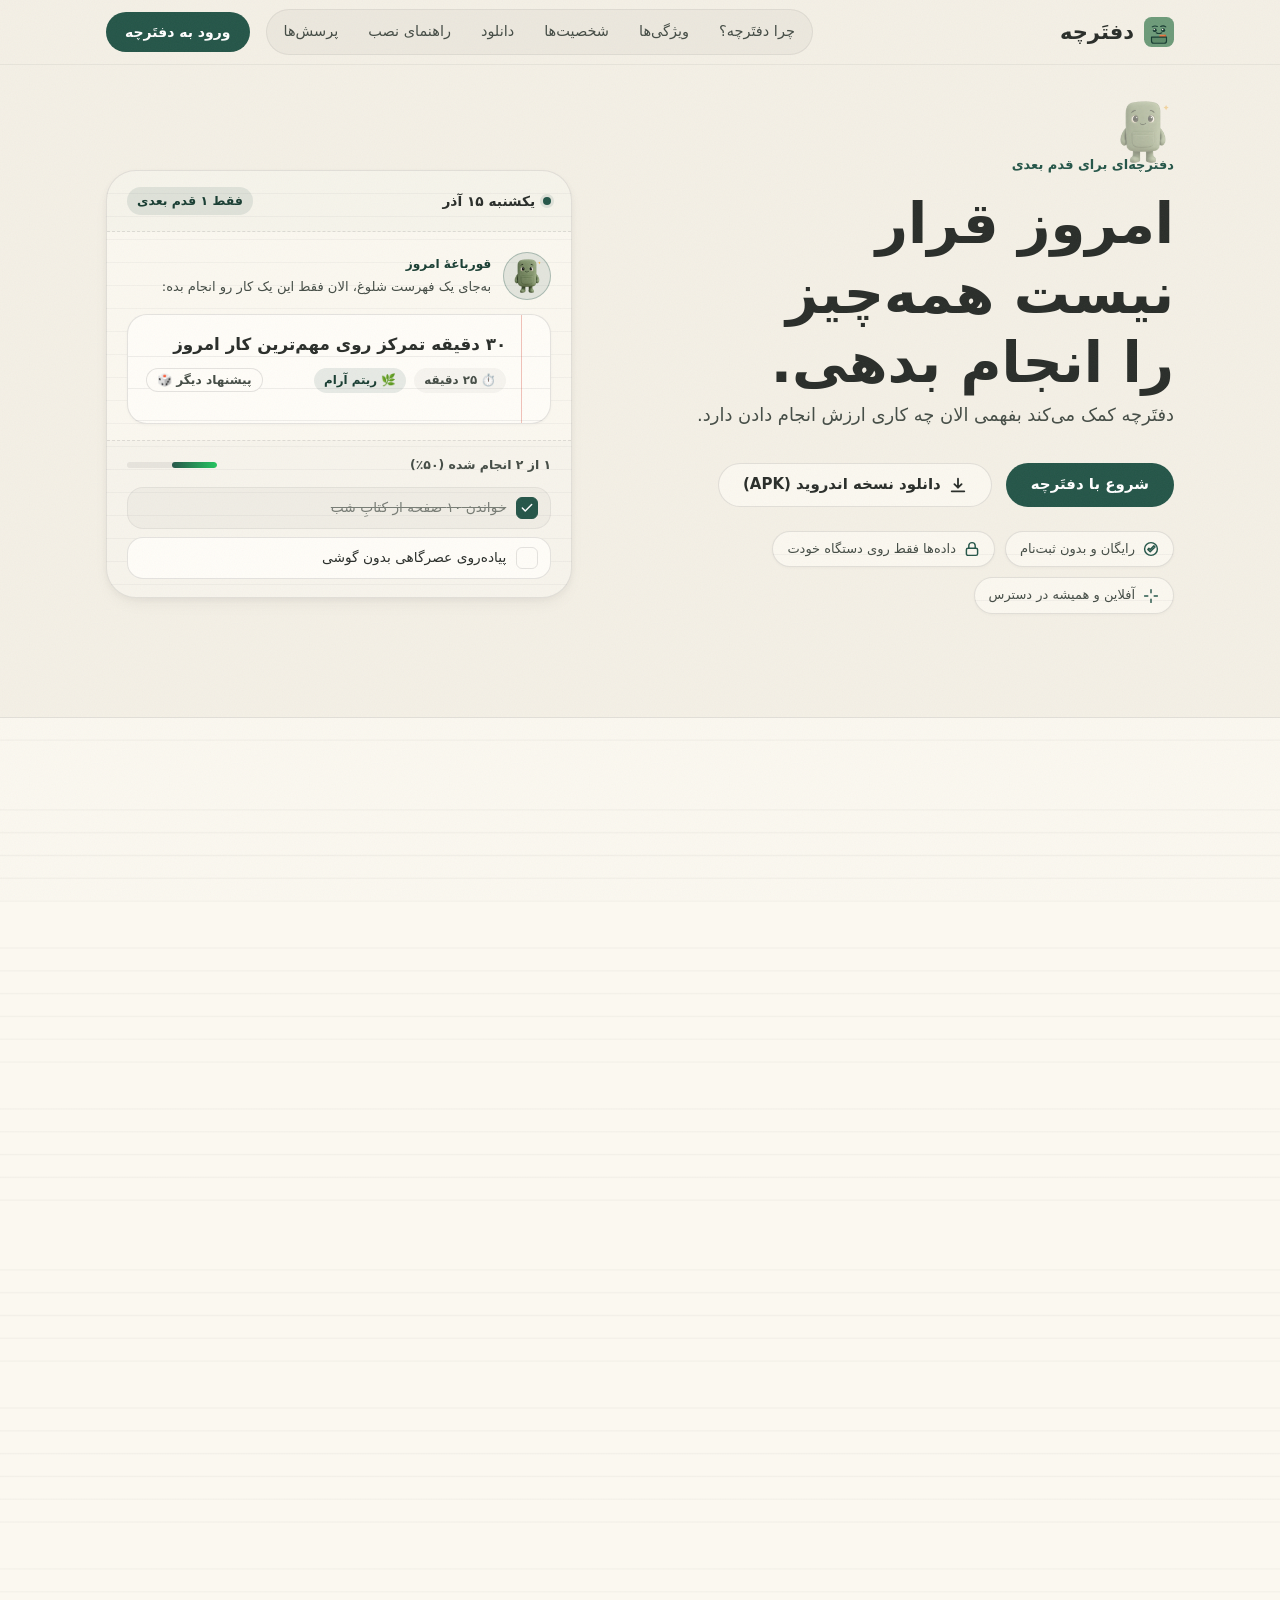
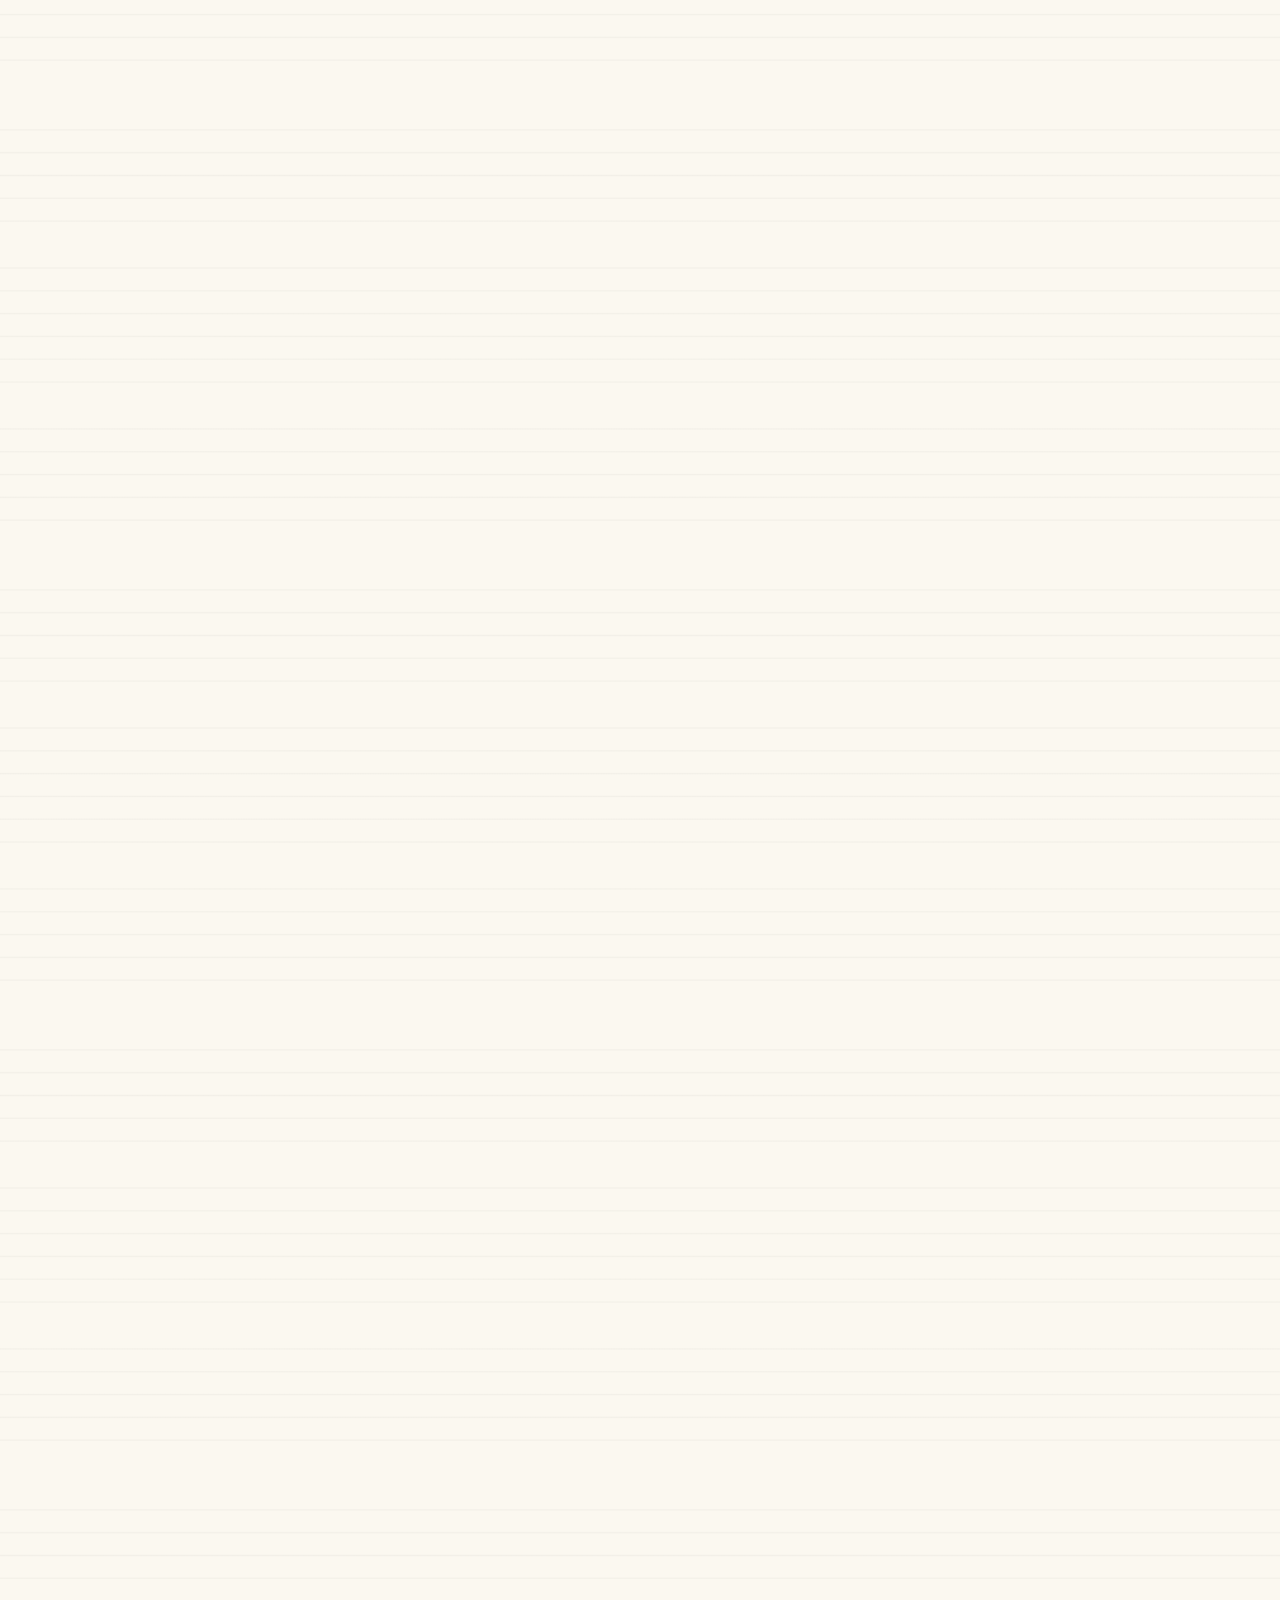
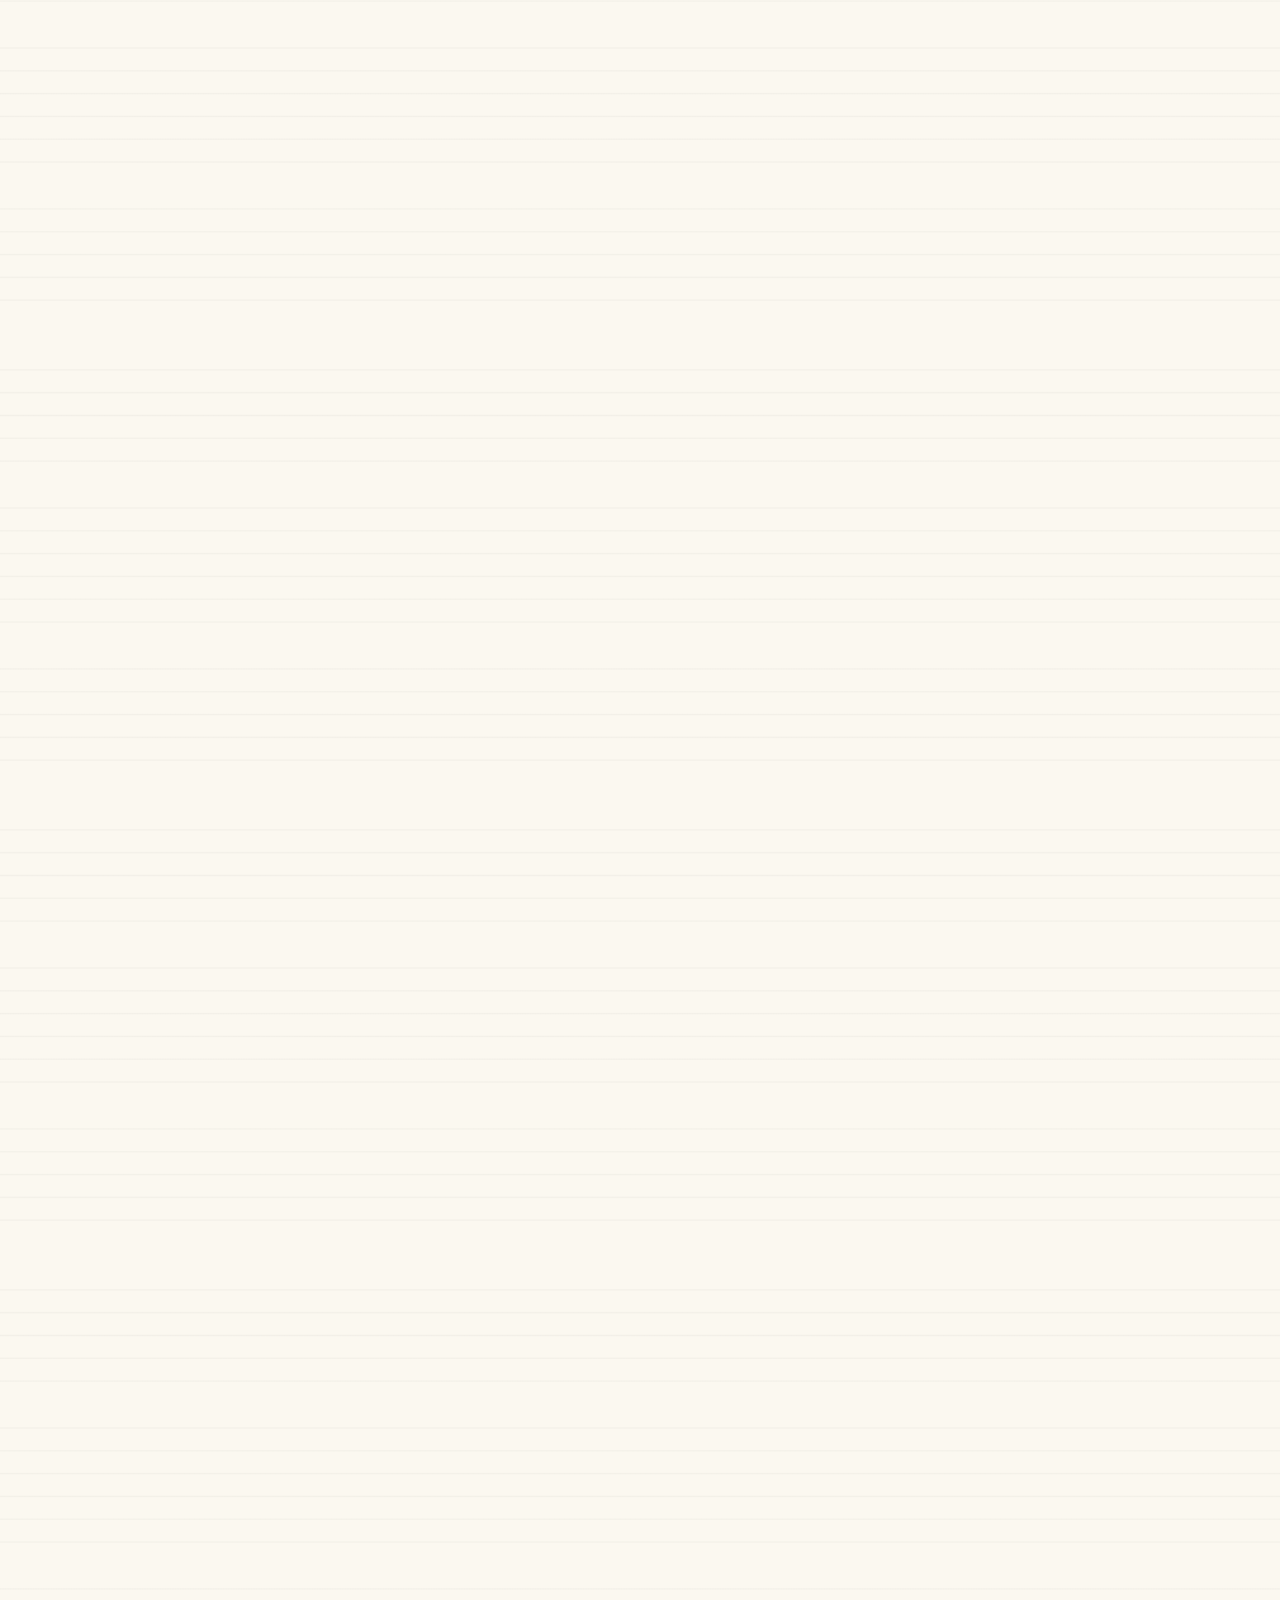
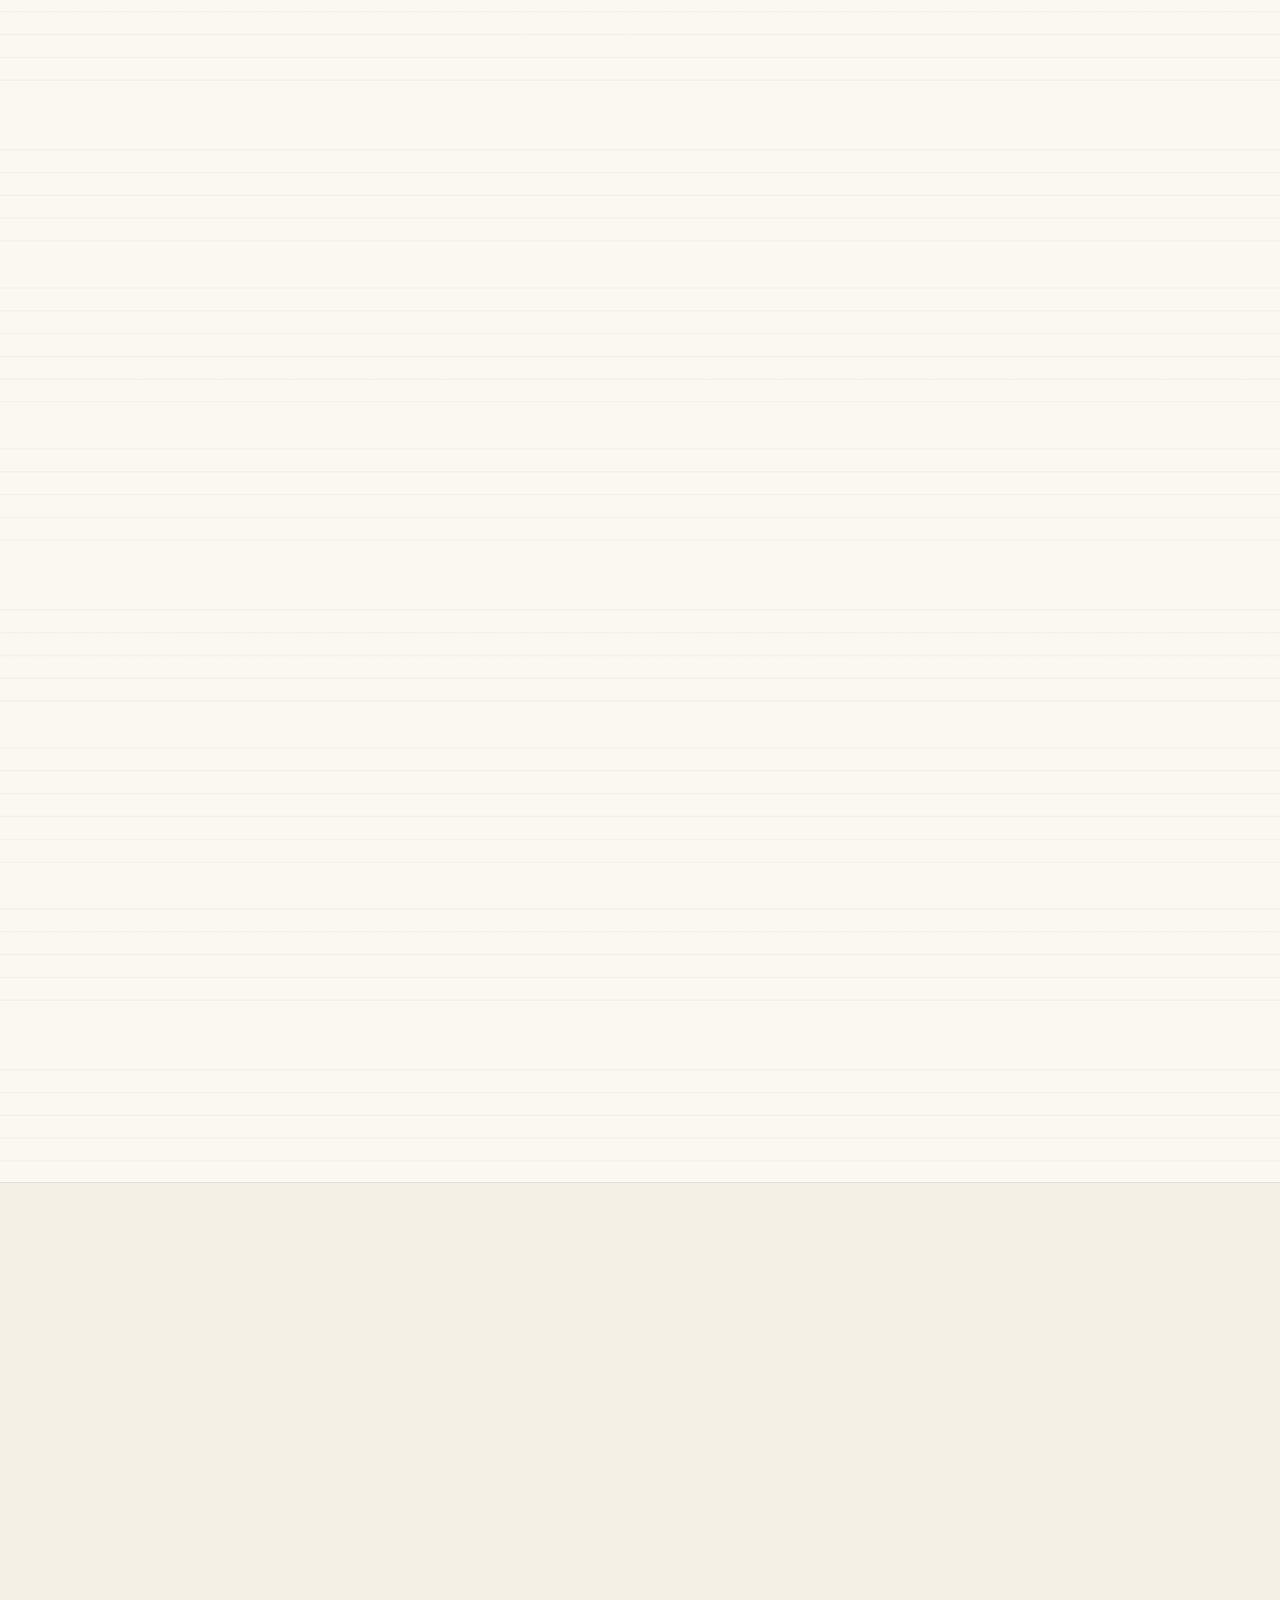
==== commit 3450e67e: "V3.3.0" ====
--- a/index.html
+++ b/index.html
@@ -8,15 +8,16 @@
 <meta name="referrer" content="strict-origin-when-cross-origin"/>
 <meta name="color-scheme" content="light"/>
 <meta name="theme-color" content="#f4f0e6"/>
-<title>دفتَرچه — بفهم الان چه کاری ارزش انجام دادن دارد</title>
-<meta name="description" content="دفتَرچه یک دفترچهٔ آرام برای کارهای روزانه، تمرکز و خواندن است. به‌جای فهرست بلندِ کارها، کمکت می‌کند بفهمی الان کدام کار ارزش انجام دادن دارد."/>
+<meta name="robots" content="index, follow, max-image-preview:large, max-snippet:-1"/>
+<title>دفتَرچه | برنامه مدیریت کارهای روزانه، تمرکز و مطالعه (رایگان و آفلاین)</title>
+<meta name="description" content="دفتَرچه کمک می‌کند بفهمی الان چه کاری ارزش انجام دادن دارد. وب‌اپلیکیشن رایگان، آفلاین و بدون نیاز به ثبت‌نام برای مدیریت کارها، تایمر تمرکز و مطالعه PDF."/>
 <!-- Canonical URL and social preview metadata -->
 <link rel="canonical" href="https://daftrche.ir/"/>
 <meta property="og:type" content="website"/>
 <meta property="og:site_name" content="دفتَرچه"/>
 <meta property="og:locale" content="fa_IR"/>
 <meta property="og:title" content="دفتَرچه — بفهم الان چه کاری ارزش انجام دادن دارد"/>
-<meta property="og:description" content="به‌جای فهرست بلندِ کارها، دفترچه کمکت می‌کند بفهمی الان کدام کار ارزش انجام دادن دارد."/>
+<meta property="og:description" content="یک دفترچهٔ آرام برای کارهای روزانه، تمرکز و خواندن. رایگان، آفلاین و بدون نیاز به ثبت‌نام؛ داده‌ها فقط روی دستگاه خودت می‌ماند."/>
 <meta property="og:url" content="https://daftrche.ir/"/>
 <meta property="og:image" content="https://daftrche.ir/assets/social/og.png"/>
 <meta property="og:image:type" content="image/png"/>
@@ -25,14 +26,13 @@
 <meta property="og:image:alt" content="نشان دفتَرچه، همراه با این جمله: امروز قرار نیست همه‌چیز را انجام بدهی."/>
 <meta name="twitter:card" content="summary_large_image"/>
 <meta name="twitter:title" content="دفتَرچه — بفهم الان چه کاری ارزش انجام دادن دارد"/>
-<meta name="twitter:description" content="به‌جای فهرست بلندِ کارها، دفترچه کمکت می‌کند بفهمی الان کدام کار ارزش انجام دادن دارد."/>
+<meta name="twitter:description" content="یک دفترچهٔ آرام برای کارهای روزانه، تمرکز و خواندن. رایگان، آفلاین و بدون نیاز به ثبت‌نام؛ داده‌ها فقط روی دستگاه خودت می‌ماند."/>
 <meta name="twitter:image" content="https://daftrche.ir/assets/social/og.png"/>
 <link rel="icon" type="image/svg+xml" href="assets/icons/favicon.svg"/>
 <link rel="icon" type="image/png" sizes="192x192" href="assets/icons/icon-192.png"/>
 <link rel="alternate icon" href="favicon.ico"/>
 <link rel="apple-touch-icon" sizes="180x180" href="assets/icons/apple-touch-icon.png"/>
 <link rel="preload" as="font" type="font/woff2" crossorigin href="assets/fonts/Estedad[wght].woff2"/>
-<link rel="preload" as="font" type="font/woff2" crossorigin href="assets/fonts/Estedad-Mad.woff2"/>
 <link rel="preconnect" href="https://app.daftrche.ir" crossorigin/>
 <link rel="dns-prefetch" href="https://app.daftrche.ir"/>
 <link rel="describedby" type="text/plain" href="llms.txt"/>
@@ -47,36 +47,39 @@
       "@id": "https://daftrche.ir/#website",
       "url": "https://daftrche.ir/",
       "name": "دفتَرچه",
+      "alternateName": "Daftrche",
       "description": "دفتَرچه یک دفترچهٔ آرام برای کارهای روزانه، تمرکز و خواندن است.",
       "inLanguage": "fa"
     },
     {
-      "@type": "SoftwareApplication",
+      "@type": ["SoftwareApplication", "WebApplication"],
       "@id": "https://daftrche.ir/#app",
-      "name": "دفتَرچه",
+      "name": "دفتَرچه (Daftrche)",
       "alternateName": "Daftarche",
       "applicationCategory": "ProductivityApplication",
-      "operatingSystem": "Android, iOS, Windows, Web",
+      "operatingSystem": "Web, Android, iOS, Windows",
       "browserRequirements": "Requires HTML5/JavaScript support",
+      "inLanguage": "fa",
+      "isAccessibleForFree": true,
       "offers": {
         "@type": "Offer",
         "price": "0",
         "priceCurrency": "IRR"
       },
       "description": "دفترچه‌ای آرام برای اولویت‌بندی کارهای روزانه، تمرکز و مطالعه بدون حواس‌پرتی و بدون نیاز به ثبت‌نام.",
-      "url": "https://app.daftrche.ir/",
+      "url": "https://daftrche.ir/",
+      "installUrl": "https://app.daftrche.ir/",
       "downloadUrl": "https://daftrche.ir/downloads/daftarche.apk",
-      "installUrl": "https://myket.ir/app/com.Amirreza.daftarche",
       "image": "https://daftrche.ir/assets/social/og.png",
       "featureList": [
-        "رایگان و بدون ثبت‌نام",
-        "داده‌ها فقط روی دستگاه کاربر (Local-first)",
-        "دانلود مستقیم فایل APK برای اندروید",
-        "در دسترس در مایکت",
-        "آفلاین و همیشه در دسترس (PWA)",
-        "اولویت‌بندی هوشمند کارها",
-        "تایمر تمرکز پومودورو",
-        "کتاب‌خوان یکپارچه"
+        "مدیریت کارهای روزانه بر اساس حال و انرژی",
+        "تایمر تمرکز با صدای محیط",
+        "کتابخوان PDF داخلی با قابلیت هایلایت",
+        "کاملاً آفلاین و ذخیره‌سازی محلی (Local-first)",
+        "پشتیبان‌گیری و خروجی آسان با فرمت‌های استاندارد JSON و ZIP بدون قفل نرم‌افزاری",
+        "بدون نیاز به ثبت‌نام و ایمیل",
+        "دانلود مستقیم فایل نصبی APK برای اندروید",
+        "در دسترس در مایکت"
       ]
     }
   ]
@@ -91,7 +94,7 @@
 <header class="lp-header" data-open="false">
   <div class="lp-wrap lp-header-inner">
     <a class="lp-brand" href="#hero" aria-label="دفتَرچه — بالای صفحه">
-      <img src="assets/icons/favicon.svg" alt="" width="32" height="32"/>
+      <img src="assets/icons/favicon.svg" alt="" width="32" height="32" decoding="async"/>
       <span>دفتَرچه</span>
     </a>
 
@@ -128,7 +131,12 @@
         <p class="lp-lead">دفتَرچه کمک می‌کند بفهمی الان چه کاری ارزش انجام دادن دارد.</p>
         <div class="lp-actions">
           <a class="lp-btn lp-btn-primary" href="https://app.daftrche.ir/" data-app-link>شروع با دفتَرچه</a>
-          <span class="lp-btn lp-btn-soon">نسخه اندروید <span class="lp-soon-tag">به‌زودی</span></span>
+          <a class="lp-btn lp-btn-ghost" href="downloads/daftarche.apk" download="daftarche.apk" title="دانلود مستقیم فایل نصبی APK دفتَرچه (حجم ۷.۲ مگابایت)" aria-label="دانلود مستقیم نسخه اندروید دفتَرچه (فایل APK)">
+            <svg viewBox="0 0 20 20" fill="none" stroke="currentColor" stroke-width="2" stroke-linecap="round" stroke-linejoin="round" aria-hidden="true">
+              <path d="M10 3v10m0 0l-4-4m4 4l4-4M3 17h14"/>
+            </svg>
+            <span>دانلود نسخه اندروید (APK)</span>
+          </a>
         </div>
         <ul class="lp-hero-badges" aria-label="ویژگی‌های کلیدی دفتَرچه">
           <li class="lp-badge">
@@ -371,6 +379,55 @@
             </svg>
           </div>
         </article>
+
+        <!-- ۵. مالکیت کامل داده، آفلاین و پشتیبان‌گیری استاندارد -->
+        <article class="lp-feat lp-feat-e lp-reveal">
+          <div class="lp-feat-backup-grid">
+            <div class="lp-feat-backup-info">
+              <span class="lp-feat-tag">مالکیت کامل داده و پشتیبان‌گیری</span>
+              <h3>داده‌هایت مال خودت است؛ با خروجی آسان JSON و ZIP</h3>
+              <p>دفتَرچه بر پایه معماری محلی (Local-first) کار می‌کند و هیچ سروری داده‌هایت را نگه نمی‌دارد. برای اطمینان از حفظ دائمی اطلاعات در برابر پاک شدن حافظه مرورگر یا انتقال سریع به لپ‌تاپ و گوشی دیگر، در هر لحظه می‌توانی با یک کلیک خروجی استاندارد بگیری:</p>
+              <ul class="lp-feat-backup-list">
+                <li>
+                  <span class="lp-feat-backup-badge lp-badge-json">JSON</span>
+                  <span>فایل متنی سبک و استاندارد حاوی تمام کارها، اولویت‌ها، یادداشت‌ها و تنظیمات</span>
+                </li>
+                <li>
+                  <span class="lp-feat-backup-badge lp-badge-zip">ZIP</span>
+                  <span>بسته جامع پشتیبان شامل کلیه اطلاعات به همراه تمام فایل‌های PDF کتابخانه</span>
+                </li>
+              </ul>
+              <div class="lp-feat-backup-foot">
+                <svg viewBox="0 0 20 20" fill="none" stroke="currentColor" stroke-width="2" stroke-linecap="round" stroke-linejoin="round" aria-hidden="true"><circle cx="10" cy="10" r="8"/><path d="M10 6v4l2.5 2.5"/></svg>
+                <span>بازیابی با یک کلیک (Restore) در هر زمان، بدون کوچک‌ترین قفل نرم‌افزاری (Zero Lock-in).</span>
+              </div>
+            </div>
+            <div class="lp-feat-backup-visual" aria-hidden="true">
+              <div class="lp-backup-card-preview">
+                <div class="lp-backup-file-pill lp-backup-file-json">
+                  <div class="lp-backup-file-ico">{ }</div>
+                  <div class="lp-backup-file-meta">
+                    <span class="lp-backup-file-name">daftarche-backup.json</span>
+                    <span class="lp-backup-file-sub">کارها، تاریخچه و تنظیمات • ۲۴ کیلوبایت</span>
+                  </div>
+                  <span class="lp-backup-file-tag">دانلود فوری</span>
+                </div>
+                <div class="lp-backup-file-pill lp-backup-file-zip">
+                  <div class="lp-backup-file-ico">ZIP</div>
+                  <div class="lp-backup-file-meta">
+                    <span class="lp-backup-file-name">daftarche-library.zip</span>
+                    <span class="lp-backup-file-sub">پشتیبان کامل + کتاب‌های PDF • بسته فشرده</span>
+                  </div>
+                  <span class="lp-backup-file-tag">آرشیو جامع</span>
+                </div>
+                <div class="lp-backup-sync-note">
+                  <svg viewBox="0 0 20 20" fill="none" stroke="currentColor" stroke-width="2" stroke-linecap="round" stroke-linejoin="round"><path d="M4 12v1a3 3 0 0 0 3 3h6a3 3 0 0 0 3-3v-1M10 3v9m-4-4 4 4 4-4"/></svg>
+                  <span>قابل نگهداری در پیام‌های ذخیره‌شده، گوگل‌درایو، فلش یا حافظه گوشی</span>
+                </div>
+              </div>
+            </div>
+          </div>
+        </article>
       </div>
     </div>
   </section>
@@ -458,48 +515,62 @@
         <p class="lp-sub">از نسخه تحت وب سریع و بدون نصب تا اپلیکیشن‌های بومی تلفن همراه و دسکتاپ.</p>
       </div>
 
-      <div class="lp-download-grid">
-        <!-- ۱. وب‌اپلیکیشن (آماده و فعال) -->
-        <article class="lp-dl-card lp-dl-card-webapp lp-reveal">
+      <!-- ۱. ردیف کارت‌های پرچمدار و آماده استفاده (Tier 1 Flagship) -->
+      <div class="lp-download-hero-grid">
+        <!-- ۱.۱. وب‌اپلیکیشن (آماده و فعال) -->
+        <article class="lp-dl-card lp-dl-card-hero lp-dl-card-webapp lp-reveal">
           <div class="lp-dl-top">
-            <div class="lp-dl-icon" aria-hidden="true">
-              <svg viewBox="0 0 24 24" fill="none" stroke="currentColor" stroke-width="2" stroke-linecap="round" stroke-linejoin="round">
-                <circle cx="12" cy="12" r="10"></circle>
-                <line x1="2" y1="12" x2="22" y2="12"></line>
-                <path d="M12 2a15.3 15.3 0 0 1 4 10 15.3 15.3 0 0 1-4 10 15.3 15.3 0 0 1-4-10 15.3 15.3 0 0 1 4-10z"></path>
+            <div class="lp-dl-brand-header">
+              <div class="lp-dl-icon" aria-hidden="true">
+                <svg viewBox="0 0 24 24" fill="none" stroke="currentColor" stroke-width="2" stroke-linecap="round" stroke-linejoin="round">
+                  <circle cx="12" cy="12" r="10"></circle>
+                  <line x1="2" y1="12" x2="22" y2="12"></line>
+                  <path d="M12 2a15.3 15.3 0 0 1 4 10 15.3 15.3 0 0 1-4 10 15.3 15.3 0 0 1-4-10 15.3 15.3 0 0 1 4-10z"></path>
+                </svg>
+              </div>
+              <div class="lp-dl-brand-titles">
+                <h3 class="lp-dl-title">نسخه وب‌اپلیکیشن</h3>
+                <span class="lp-dl-brand-en">Web App (PWA)</span>
+              </div>
+            </div>
+            <span class="lp-dl-badge lp-dl-status-active">
+              <span class="lp-dl-badge-dot" aria-hidden="true"></span>
+              آماده استفاده
+            </span>
+          </div>
+          <p class="lp-dl-desc">استفاده فوری در تمام مرورگرها بدون نیاز به نصب یا ثبت‌نام؛ سازگار با موبایل و کامپیوتر.</p>
+          <div class="lp-dl-footer">
+            <a class="lp-btn lp-btn-primary lp-dl-btn lp-dl-btn-hero" href="https://app.daftrche.ir/" data-app-link>
+              <span>ورود به وب‌اپ دفتَرچه</span>
+              <svg viewBox="0 0 20 20" fill="none" stroke="currentColor" stroke-width="2" stroke-linecap="round" stroke-linejoin="round" aria-hidden="true">
+                <path d="M12 4l-6 6 6 6M6 10h11"/>
               </svg>
-            </div>
-            <span class="lp-dl-badge lp-dl-status-active">آماده استفاده</span>
-          </div>
-          <div class="lp-dl-body">
-            <h3 class="lp-dl-title">نسخه وب‌اپ (PWA)</h3>
-            <p class="lp-dl-desc">استفاده فوری در تمام مرورگرها بدون نیاز به نصب یا ثبت‌نام. امکان ذخیره روی صفحه اصلی گوشی و دسکتاپ.</p>
-          </div>
+            </a>
+          </div>
+        </article>
+
+        <!-- ۱.۲. نسخه مستقیم اندروید (دانلود فایل APK) -->
+        <article class="lp-dl-card lp-dl-card-hero lp-dl-card-android lp-reveal">
+          <div class="lp-dl-top">
+            <div class="lp-dl-brand-header">
+              <div class="lp-dl-icon" aria-hidden="true">
+                <svg viewBox="0 0 24 24" fill="currentColor">
+                  <path d="M17.523 15.3414c-.5511 0-.9993-.4486-.9993-1.0003s.4482-1.0003.9993-1.0003c.551 0 .9992.4486.9992 1.0003s-.4482 1.0003-.9992 1.0003m-11.046 0c-.5511 0-.9993-.4486-.9993-1.0003s.4482-1.0003.9993-1.0003c.5511 0 .9992.4486.9992 1.0003s-.4481 1.0003-.9992 1.0003m11.4045-6.02l1.9973-3.4592a.416.416 0 0 0-.1521-.5676.416.416 0 0 0-.5676.1521l-2.0223 3.503C15.5873 8.358 13.856 8 12 8s-3.5873.358-5.1368.9507L4.8409 5.4477a.416.416 0 0 0-.5676-.1521.416.416 0 0 0-.1521.5676l1.9973 3.4592C2.6889 11.1867.3432 14.6589 0 18.761h24c-.3432-4.1021-2.6889-7.5743-6.1185-9.4396"/>
+                </svg>
+              </div>
+              <div class="lp-dl-brand-titles">
+                <h3 class="lp-dl-title">نسخه مستقیم اندروید</h3>
+                <span class="lp-dl-brand-en">Direct APK • ۷.۲MB</span>
+              </div>
+            </div>
+            <span class="lp-dl-badge lp-dl-status-active">
+              <span class="lp-dl-badge-dot" aria-hidden="true"></span>
+              آماده دانلود
+            </span>
+          </div>
+          <p class="lp-dl-desc">دانلود مستقیم فایل نصبی APK بدون نیاز به واسطه؛ کاملاً آفلاین و سبک برای انواع گوشی‌ها.</p>
           <div class="lp-dl-footer">
-            <a class="lp-btn lp-btn-primary lp-dl-btn" href="https://app.daftrche.ir/" data-app-link>ورود به وب‌اپ دفتَرچه</a>
-          </div>
-        </article>
-
-        <!-- ۲. نسخه مستقیم اندروید (دانلود فایل APK) -->
-        <article class="lp-dl-card lp-dl-card-android lp-reveal">
-          <div class="lp-dl-top">
-            <div class="lp-dl-icon" aria-hidden="true">
-              <svg viewBox="0 0 24 24" fill="currentColor">
-                <path d="M17.523 15.3414c-.5511 0-.9993-.4486-.9993-1.0003s.4482-1.0003.9993-1.0003c.551 0 .9992.4486.9992 1.0003s-.4482 1.0003-.9992 1.0003m-11.046 0c-.5511 0-.9993-.4486-.9993-1.0003s.4482-1.0003.9993-1.0003c.5511 0 .9992.4486.9992 1.0003s-.4481 1.0003-.9992 1.0003m11.4045-6.02l1.9973-3.4592a.416.416 0 0 0-.1521-.5676.416.416 0 0 0-.5676.1521l-2.0223 3.503C15.5873 8.358 13.856 8 12 8s-3.5873.358-5.1368.9507L4.8409 5.4477a.416.416 0 0 0-.5676-.1521.416.416 0 0 0-.1521.5676l1.9973 3.4592C2.6889 11.1867.3432 14.6589 0 18.761h24c-.3432-4.1021-2.6889-7.5743-6.1185-9.4396"/>
-              </svg>
-            </div>
-            <span class="lp-dl-badge lp-dl-status-active">آماده دانلود</span>
-          </div>
-          <div class="lp-dl-body">
-            <h3 class="lp-dl-title">نسخه مستقیم اندروید</h3>
-            <div class="lp-dl-tags">
-              <span class="lp-dl-tag">فایل نصب مستقیم (APK)</span>
-              <span class="lp-dl-tag">حجم ۷.۲ مگابایت</span>
-            </div>
-            <p class="lp-dl-desc">دانلود مستقیم فایل نصبی APK سازگار با انواع گوشی‌ها و تبلت‌های اندرویدی بدون نیاز به واسطه.</p>
-          </div>
-          <div class="lp-dl-footer">
-            <a class="lp-btn lp-btn-primary lp-dl-btn" href="downloads/daftarche.apk" download="daftarche.apk">
+            <a class="lp-btn lp-btn-primary lp-dl-btn lp-dl-btn-hero" href="downloads/daftarche.apk" download="daftarche.apk">
               <svg viewBox="0 0 20 20" fill="none" stroke="currentColor" stroke-width="2" stroke-linecap="round" stroke-linejoin="round" aria-hidden="true">
                 <path d="M10 3v10m0 0l-4-4m4 4l4-4M3 17h14"/>
               </svg>
@@ -507,85 +578,90 @@
             </a>
           </div>
         </article>
-
-        <!-- ۳. مایکت (رسمی و فعال) -->
-        <article class="lp-dl-card lp-dl-card-myket lp-reveal">
-          <div class="lp-dl-top">
-            <div class="lp-dl-brand-header">
-              <div class="lp-dl-logo-wrap lp-dl-logo-myket-wrap">
-                <img src="assets/icons/myket-icon.png" alt="لوگوی رسمی مایکت" width="42" height="42" class="lp-dl-logo-img" loading="lazy" decoding="async">
-              </div>
-              <div class="lp-dl-brand-titles">
-                <span class="lp-dl-brand-name">مایکت</span>
-                <span class="lp-dl-brand-en">Myket</span>
-              </div>
-            </div>
-            <span class="lp-dl-badge lp-dl-badge-myket">در دسترس در مایکت</span>
-          </div>
-          <div class="lp-dl-body">
-            <div class="lp-dl-tags">
-              <span class="lp-dl-tag">اینترنت نیم‌بها</span>
-              <span class="lp-dl-tag">به‌روزرسانی خودکار</span>
-            </div>
-            <p class="lp-dl-desc">دریافت نسخه اندروید دفتَرچه از استور مایکت با ترافیک نیم‌بهای داخلی و نصب و به‌روزرسانی آسان.</p>
-          </div>
-          <div class="lp-dl-footer">
-            <a class="lp-btn lp-dl-btn-myket" href="https://myket.ir/app/com.Amirreza.daftarche" target="_blank" rel="noopener noreferrer">
-              <svg viewBox="0 0 20 20" fill="none" stroke="currentColor" stroke-width="2" stroke-linecap="round" stroke-linejoin="round" aria-hidden="true">
-                <path d="M10 3v10m0 0l-4-4m4 4l4-4M3 17h14"/>
-              </svg>
-              <span>دریافت از مایکت</span>
-            </a>
-          </div>
-        </article>
-
-        <!-- ۴. کافه‌بازار (به‌زودی) -->
-        <article class="lp-dl-card lp-dl-card-bazaar lp-reveal">
-          <div class="lp-dl-top">
-            <div class="lp-dl-brand-header">
-              <div class="lp-dl-logo-wrap lp-dl-logo-bazaar-wrap">
-                <img src="assets/icons/bazaar-icon.png" alt="لوگوی رسمی کافه‌بازار" width="42" height="42" class="lp-dl-logo-img" loading="lazy" decoding="async">
-              </div>
-              <div class="lp-dl-brand-titles">
-                <span class="lp-dl-brand-name">کافه‌بازار</span>
-                <span class="lp-dl-brand-en">Cafe Bazaar</span>
-              </div>
-            </div>
-            <span class="lp-dl-badge lp-dl-badge-bazaar">به‌زودی</span>
-          </div>
-          <div class="lp-dl-body">
-            <div class="lp-dl-tags">
-              <span class="lp-dl-tag">سپر امنیت بازار</span>
-              <span class="lp-dl-tag">به‌روزرسانی سریع</span>
-            </div>
-            <p class="lp-dl-desc">دانلود و نصب نسخه رسمی دفتَرچه از بزرگ‌ترین استور فارسی‌زبان اندروید با تاییدیه امنیت سپر بازار.</p>
-          </div>
-          <div class="lp-dl-footer">
-            <button type="button" class="lp-btn lp-dl-btn-bazaar" disabled aria-disabled="true">
-              <svg viewBox="0 0 20 20" fill="none" stroke="currentColor" stroke-width="2" stroke-linecap="round" stroke-linejoin="round" aria-hidden="true">
-                <path d="M10 3v10m0 0l-4-4m4 4l4-4M3 17h14"/>
-              </svg>
-              <span>دریافت از کافه‌بازار</span>
-            </button>
-          </div>
-        </article>
-
-        <!-- ۵. نسخه ویندوز (به‌زودی) -->
-        <article class="lp-dl-card lp-dl-card-windows lp-reveal">
-          <div class="lp-dl-top">
-            <div class="lp-dl-icon" aria-hidden="true">
-              <svg viewBox="0 0 24 24" fill="currentColor">
-                <path d="M0 3.449L9.75 2.1v9.451H0m10.949-9.602L24 0v11.4h-13.051M0 12.6h9.75v9.451L0 20.699M10.949 12.6H24V24l-13.051-1.8"/>
-              </svg>
-            </div>
-            <span class="lp-dl-badge lp-dl-status-soon">به‌زودی</span>
-          </div>
-          <h3 class="lp-dl-title">نسخه ویندوز (Desktop)</h3>
-          <p class="lp-dl-desc">برنامه مستقل ویندوز برای دسترسی سریع با کلیدهای میانبر، عملکرد کاملاً آفلاین و هماهنگ با تسک‌بار.</p>
-          <div class="lp-dl-footer">
-            <button type="button" class="lp-btn lp-btn-secondary lp-dl-btn" disabled aria-disabled="true">دانلود نسخه ویندوز</button>
-          </div>
-        </article>
+      </div>
+
+      <!-- ۲. ردیف فشرده استورها و پلتفرم‌های تکمیلی (Tier 2 Secondary) -->
+      <div class="lp-download-sub-section lp-reveal">
+        <div class="lp-download-sub-head" aria-hidden="true">
+          <span class="lp-download-sub-line"></span>
+          <span class="lp-download-sub-title">سایر استورها و پلتفرم‌ها</span>
+          <span class="lp-download-sub-line"></span>
+        </div>
+
+        <div class="lp-download-sub-grid">
+          <!-- ۲.۱. مایکت (رسمی و فعال) -->
+          <article class="lp-dl-card lp-dl-card-sub lp-dl-card-myket">
+            <div class="lp-dl-top">
+              <div class="lp-dl-brand-header">
+                <div class="lp-dl-logo-wrap lp-dl-logo-myket-wrap">
+                  <img src="assets/icons/myket-icon.png" alt="لوگوی رسمی مایکت" width="30" height="30" class="lp-dl-logo-img" loading="lazy" decoding="async">
+                </div>
+                <div class="lp-dl-brand-titles">
+                  <span class="lp-dl-brand-name">مایکت</span>
+                  <span class="lp-dl-brand-en">Myket</span>
+                </div>
+              </div>
+              <span class="lp-dl-badge lp-dl-badge-myket">فعال</span>
+            </div>
+            <p class="lp-dl-desc">دریافت با اینترنت نیم‌بهای داخلی و به‌روزرسانی خودکار استور.</p>
+            <div class="lp-dl-footer">
+              <a class="lp-btn lp-dl-btn-myket lp-dl-btn-sub" href="https://myket.ir/app/com.Amirreza.daftarche" target="_blank" rel="noopener noreferrer">
+                <svg viewBox="0 0 20 20" fill="none" stroke="currentColor" stroke-width="2" stroke-linecap="round" stroke-linejoin="round" aria-hidden="true">
+                  <path d="M10 3v10m0 0l-4-4m4 4l4-4M3 17h14"/>
+                </svg>
+                <span>دریافت از مایکت</span>
+              </a>
+            </div>
+          </article>
+
+          <!-- ۲.۲. کافه‌بازار (به‌زودی / در انتظار انتشار) -->
+          <article class="lp-dl-card lp-dl-card-sub lp-dl-card-soon lp-dl-card-bazaar">
+            <div class="lp-dl-top">
+              <div class="lp-dl-brand-header">
+                <div class="lp-dl-logo-wrap lp-dl-logo-bazaar-wrap">
+                  <img src="assets/icons/bazaar-icon.png" alt="لوگوی رسمی کافه‌بازار" width="30" height="30" class="lp-dl-logo-img" loading="lazy" decoding="async">
+                </div>
+                <div class="lp-dl-brand-titles">
+                  <span class="lp-dl-brand-name">کافه‌بازار</span>
+                  <span class="lp-dl-brand-en">Cafe Bazaar</span>
+                </div>
+              </div>
+              <span class="lp-dl-badge lp-dl-status-soon">به‌زودی</span>
+            </div>
+            <p class="lp-dl-desc">در حال بررسی و طی فرآیند تایید در کافه‌بازار.</p>
+            <div class="lp-dl-footer">
+              <div class="lp-dl-soon-status-pill" role="status" aria-label="وضعیت: در انتظار انتشار در بازار">
+                <span class="lp-dl-soon-pulse-dot" aria-hidden="true"></span>
+                <span>در انتظار انتشار</span>
+              </div>
+            </div>
+          </article>
+
+          <!-- ۲.۳. نسخه ویندوز (به‌زودی / نقشه راه) -->
+          <article class="lp-dl-card lp-dl-card-sub lp-dl-card-soon lp-dl-card-windows">
+            <div class="lp-dl-top">
+              <div class="lp-dl-brand-header">
+                <div class="lp-dl-icon lp-dl-icon-sub" aria-hidden="true">
+                  <svg viewBox="0 0 24 24" fill="currentColor">
+                    <path d="M0 3.449L9.75 2.1v9.451H0m10.949-9.602L24 0v11.4h-13.051M0 12.6h9.75v9.451L0 20.699M10.949 12.6H24V24l-13.051-1.8"/>
+                  </svg>
+                </div>
+                <div class="lp-dl-brand-titles">
+                  <span class="lp-dl-brand-name">نسخه ویندوز</span>
+                  <span class="lp-dl-brand-en">Windows Desktop</span>
+                </div>
+              </div>
+              <span class="lp-dl-badge lp-dl-status-soon">به‌زودی</span>
+            </div>
+            <p class="lp-dl-desc">برنامه مستقل دسکتاپ با کلیدهای میانبر سریع و کارکرد آفلاین.</p>
+            <div class="lp-dl-footer">
+              <div class="lp-dl-soon-status-pill" role="status" aria-label="وضعیت: در دست آماده‌سازی">
+                <span class="lp-dl-soon-pulse-dot" aria-hidden="true"></span>
+                <span>در دست آماده‌سازی</span>
+              </div>
+            </div>
+          </article>
+        </div>
       </div>
     </div>
   </section>
@@ -717,11 +793,26 @@
 
         <details class="lp-faq-item lp-reveal">
           <summary class="lp-faq-summary">
-            <span>اطلاعات کارهای من کجا ذخیره می‌شود؟</span>
+            <span>اطلاعات کارهای من کجا ذخیره می‌شود؟ آیا به سروری ارسال می‌گردد؟</span>
             <svg class="lp-faq-icon" viewBox="0 0 20 20" fill="none" stroke="currentColor" stroke-width="2" stroke-linecap="round" stroke-linejoin="round" aria-hidden="true"><path d="m6 8 4 4 4-4"/></svg>
           </summary>
           <div class="lp-faq-content">
-            <p>تمام اطلاعات (کارها، یادداشت‌ها، تنظیمات و کتاب‌ها) فقط و فقط روی حافظهٔ مرورگر در دستگاه خودت ذخیره می‌شوند. هیچ سروری داده‌های تو را دریافت یا ذخیره نمی‌کند.</p>
+            <p>تمام اطلاعات (کارها، یادداشت‌ها، تنظیمات و کتاب‌ها) منحصراً روی حافظهٔ مرورگر و دستگاه خودت (LocalStorage و IndexedDB) ذخیره می‌شوند. هیچ سروری داده‌هایت را دریافت، پردازش یا مانیتور نمی‌کند؛ بنابراین ۱۰۰٪ امنیت، حریم خصوصی و عملکرد کاملاً آفلاین تضمین شده است.</p>
+          </div>
+        </details>
+
+        <details class="lp-faq-item lp-reveal">
+          <summary class="lp-faq-summary">
+            <span>اگر مرورگر را پاک کنم یا دستگاه را عوض کنم چه اتفاقی می‌افتد؟ چطور بکاپ بگیرم؟</span>
+            <svg class="lp-faq-icon" viewBox="0 0 20 20" fill="none" stroke="currentColor" stroke-width="2" stroke-linecap="round" stroke-linejoin="round" aria-hidden="true"><path d="m6 8 4 4 4-4"/></svg>
+          </summary>
+          <div class="lp-faq-content">
+            <p>از آنجا که هیچ سروری داده‌هایت را نگه نمی‌دارد، اگر حافظهٔ مرورگرت را دستی پاک کنی (Clear Browsing Data)، داده‌های محلی نیز حذف خواهند شد. برای آسودگی خیال از حفظ دائمی کارها و انتقال سریع اطلاعات به گوشی، تبلت یا کامپیوتر دیگر، دفتَرچه مجهز به <strong>سیستم پشتیبان‌گیری و خروجی استاندارد (Export / Backup)</strong> است:</p>
+            <ul>
+              <li><strong>خروجی JSON:</strong> فایلی فوق‌العاده سبک حاوی تمام کارها، یادداشت‌ها و تنظیمات برای ذخیره در تلگرام شخصی، گوگل‌درایو یا کامپیوتر.</li>
+              <li><strong>پشتیبان جامع ZIP:</strong> بسته فشرده کامل شامل کل داده‌ها به همراه فایل‌های کتابخانه PDF و یادداشت‌های کتاب‌ها.</li>
+            </ul>
+            <p>در هر زمان می‌توانی از بخش تنظیمات تنها با یک کلیک خروجی بگیری و روی هر دستگاه یا مرورگر دیگر با زدن دکمهٔ «بازیابی (Restore)»، اطلاعاتت را مثل روز اول بازگردانی. داده‌ها تماماً متعلق به خودت هستند و هیچ قفل نرم‌افزاری (Zero Lock-in) وجود ندارد.</p>
           </div>
         </details>
 
@@ -778,7 +869,7 @@
     <div class="lp-footer-grid">
       <div class="lp-footer-brand">
         <a class="lp-brand" href="#hero">
-          <img src="assets/icons/favicon.svg" alt="" width="32" height="32"/>
+          <img src="assets/icons/favicon.svg" alt="" width="32" height="32" loading="lazy" decoding="async"/>
           <span>دفتَرچه</span>
         </a>
         <p>دفترچه‌ای برای اینکه بفهمی الان چه کاری ارزش انجام دادن دارد — یک اپ وب آرام برای کارهای روزانه، تمرکز و خواندن. بدون حساب کاربری و بدون سرور؛ داده‌هایت روی دستگاه خودت می‌ماند.</p>
@@ -808,7 +899,7 @@
       </nav>
     </div>
 
-    <p class="lp-privacy-note" id="privacy">حریم خصوصی: دفتَرچه حساب کاربری ندارد و داده‌های تو را به سروری نمی‌فرستد. کارها، تنظیمات، کتاب‌ها و یادداشت‌ها فقط در همین مرورگر و روی همین دستگاه ذخیره می‌شوند و هر زمان می‌توانی از تنظیمات پاکشان کنی.</p>
+    <p class="lp-privacy-note" id="privacy">حریم خصوصی و مالکیت داده: دفتَرچه حساب کاربری ندارد و داده‌های تو را به سروری نمی‌فرستد. تمام اطلاعات در حافظهٔ محلی دستگاهت ذخیره می‌شوند و در هر زمان می‌توانی از بخش تنظیمات خروجی استاندارد (JSON و ZIP) بگیری یا داده‌ها را پاک کنی.</p>
 
     <div class="lp-footer-bottom">
       <span>© ۲۰۲۶ دفتَرچه</span>
--- a/css/base.css
+++ b/css/base.css
@@ -126,8 +126,8 @@
   /* Shadows (Forest ink tints for natural, refined depth) */
   --shadow-0:none;
   --shadow-1:0 4px 14px -6px rgba(41,45,41,.12);
-  --shadow-2:0 20px 45px -20px rgba(41,45,41,.20);
-  --shadow-paper-floating:0 16px 36px -12px rgba(41,45,41,.10), 0 2px 6px 0 rgba(41,45,41,.04);
+  --shadow-2:0 10px 22px -10px rgba(41,45,41,.14);
+  --shadow-paper-floating:0 8px 20px -8px rgba(41,45,41,.09), 0 2px 6px 0 rgba(41,45,41,.04);
   --shadow-paper-card:0 4px 16px -4px rgba(41,45,41,.08), 0 1px 3px 0 rgba(41,45,41,.03);
   --shadow-accent:none;
 
--- a/css/landing.css
+++ b/css/landing.css
@@ -74,6 +74,8 @@
 
 .lp-section {
   padding-block: var(--lp-section);
+  content-visibility: auto;
+  contain-intrinsic-size: auto 700px;
 }
 
 .lp-skip {
@@ -210,7 +212,12 @@
               border-color 0.24s var(--ease-soft),
               color 0.24s var(--ease-soft),
               box-shadow 0.28s var(--ease-soft);
-  will-change: transform;
+}
+
+.lp-btn svg {
+  width: 18px;
+  height: 18px;
+  flex-shrink: 0;
 }
 
 .lp-btn-primary {
@@ -287,8 +294,8 @@
   top: 0;
   z-index: var(--z-header);
   background: rgba(244, 240, 230, 0.82);
-  -webkit-backdrop-filter: blur(16px);
-  backdrop-filter: blur(16px);
+  -webkit-backdrop-filter: blur(8px);
+  backdrop-filter: blur(8px);
   border-bottom: 1px solid rgba(41, 45, 41, 0.06);
   transition: border-color var(--duration-base), box-shadow var(--duration-base), background var(--duration-base);
 }
@@ -358,11 +365,10 @@
   opacity: 0;
   transform: translate3d(0, 0, 0);
   transition: transform 0.44s cubic-bezier(0.2, 0.9, 0.28, 1),
-              width 0.38s cubic-bezier(0.2, 0.9, 0.28, 1),
               opacity 0.25s ease,
               box-shadow 0.28s ease,
               background 0.25s ease;
-  will-change: transform, width;
+  will-change: transform;
 }
 .lp-nav.has-active .lp-nav-indicator {
   opacity: 1;
@@ -396,7 +402,6 @@
 /* Soft spring settling on drop */
 .lp-nav.is-settling .lp-nav-indicator {
   transition: transform 0.5s cubic-bezier(0.18, 0.89, 0.32, 1.15),
-              width 0.4s cubic-bezier(0.2, 0.9, 0.28, 1),
               box-shadow 0.3s ease !important;
 }
 
@@ -420,7 +425,6 @@
   -webkit-user-drag: none;
   user-drag: none;
   transition: color 0.25s ease, transform 0.25s cubic-bezier(0.2, 0.9, 0.3, 1);
-  will-change: transform;
 }
 @media (hover: hover) {
   .lp-nav:not(.is-dragging) a:hover {
@@ -503,10 +507,10 @@
     -webkit-overflow-scrolling: touch;
     padding: 8px 16px 16px;
     background: rgba(244, 240, 230, 0.98);
-    -webkit-backdrop-filter: blur(16px);
-    backdrop-filter: blur(16px);
+    -webkit-backdrop-filter: blur(8px);
+    backdrop-filter: blur(8px);
     border-bottom: 1px solid rgba(41, 45, 41, 0.12);
-    box-shadow: 0 12px 30px -10px rgba(41, 45, 41, 0.15);
+    box-shadow: 0 8px 18px -6px rgba(41, 45, 41, 0.12);
   }
   .lp-header[data-open="true"] .lp-nav {
     display: block;
@@ -649,12 +653,13 @@
   border: 1px solid var(--lp-border);
   box-shadow: var(--shadow-paper-floating);
   overflow: hidden;
+  contain: layout style paint;
   transition: transform var(--duration-base) var(--ease-out), box-shadow var(--duration-base);
 }
 @media (hover: hover) {
   .lp-today-card:hover {
     transform: translateY(-2px);
-    box-shadow: 0 16px 36px -8px rgba(41, 45, 41, 0.12), 0 4px 12px -2px rgba(41, 45, 41, 0.04);
+    box-shadow: 0 8px 20px -6px rgba(41, 45, 41, 0.10), 0 2px 6px -1px rgba(41, 45, 41, 0.04);
   }
 }
 
@@ -780,7 +785,6 @@
   line-height: 1.6;
   margin-bottom: 10px;
   transition: opacity 0.28s ease, transform 0.32s cubic-bezier(0.2, 0.9, 0.3, 1);
-  will-change: opacity, transform;
 }
 .lp-core-task.is-swapping {
   opacity: 0.15;
@@ -824,7 +828,6 @@
               border-color 0.24s ease,
               color 0.24s ease,
               box-shadow 0.24s ease;
-  will-change: transform;
 }
 .lp-dice-simple:hover {
   background: #ffffff;
@@ -877,8 +880,6 @@
   height: 100%;
   border-radius: 99px;
   background: linear-gradient(90deg, var(--lp-green), #22c55e);
-  transition: width 0.65s cubic-bezier(0.34, 1.25, 0.64, 1);
-  will-change: width;
 }
 .lp-foot-track[aria-valuenow="0"] .lp-foot-fill { width: 0%; }
 .lp-foot-track[aria-valuenow="50"] .lp-foot-fill { width: 50%; }
@@ -922,7 +923,6 @@
               box-shadow 0.28s ease;
   cursor: pointer;
   user-select: none;
-  will-change: transform;
 }
 .lp-simple-item:hover {
   border-color: var(--pal-paper-border-strong);
@@ -1170,6 +1170,7 @@
   .lp-feat-c { grid-column: 8 / span 5; grid-row: 1; }
   .lp-feat-b { grid-column: 1 / span 5; grid-row: 2; }
   .lp-feat-d { grid-column: 6 / span 7; grid-row: 2; }
+  .lp-feat-e { grid-column: 1 / span 12; grid-row: 3; }
 }
 .lp-feat {
   display: flex;
@@ -1202,6 +1203,7 @@
   display: flex;
   flex-direction: column;
   gap: 12px;
+  contain: layout style paint;
 }
 .lp-mood-pills {
   display: flex;
@@ -1227,7 +1229,6 @@
               border-color 0.24s var(--ease-soft),
               color 0.24s var(--ease-soft),
               box-shadow 0.28s var(--ease-soft);
-  will-change: transform;
 }
 .lp-mood-pill:hover {
   border-color: var(--lp-green);
@@ -1264,7 +1265,6 @@
   gap: 8px;
   font-size: 13.5px;
   transition: opacity 0.28s ease, transform 0.32s cubic-bezier(0.2, 0.9, 0.3, 1);
-  will-change: opacity, transform;
 }
 .lp-receipt-row.is-swapping {
   opacity: 0.18;
@@ -1286,6 +1286,168 @@
 /* Library shelf illustration */
 .lp-shelf { margin-top: auto; display: grid; place-items: center; padding: 10px 0 4px; }
 .lp-shelf svg { width: min(220px, 70%); height: auto; color: var(--lp-green); opacity: .9; }
+
+/* Bento backup & data ownership card */
+.lp-feat-backup-grid {
+  display: grid;
+  grid-template-columns: 1fr;
+  gap: 22px;
+  align-items: center;
+}
+@media (min-width: 860px) {
+  .lp-feat-backup-grid {
+    grid-template-columns: 1.25fr 0.95fr;
+    gap: 36px;
+  }
+}
+.lp-feat-backup-info {
+  display: flex;
+  flex-direction: column;
+  gap: 12px;
+}
+.lp-feat-backup-list {
+  list-style: none;
+  padding: 0;
+  margin: 4px 0 0;
+  display: flex;
+  flex-direction: column;
+  gap: 10px;
+}
+.lp-feat-backup-list li {
+  display: flex;
+  align-items: center;
+  gap: 10px;
+  font-size: 13.5px;
+  line-height: 1.7;
+  color: var(--lp-text-2);
+}
+.lp-feat-backup-badge {
+  font-size: 11px;
+  font-weight: 800;
+  font-family: monospace, sans-serif;
+  padding: 3px 8px;
+  border-radius: var(--radius-xs);
+  white-space: nowrap;
+  letter-spacing: 0.5px;
+  flex-shrink: 0;
+}
+.lp-badge-json {
+  background: rgba(234, 88, 12, 0.12);
+  color: #ea580c;
+  border: 1px solid rgba(234, 88, 12, 0.28);
+}
+.lp-badge-zip {
+  background: rgba(14, 169, 96, 0.12);
+  color: #0ea960;
+  border: 1px solid rgba(14, 169, 96, 0.28);
+}
+.lp-feat-backup-foot {
+  display: flex;
+  align-items: center;
+  gap: 8px;
+  font-size: 13px;
+  font-weight: 600;
+  color: var(--lp-green-strong);
+  margin-top: 4px;
+}
+.lp-feat-backup-foot svg {
+  width: 16px;
+  height: 16px;
+  flex-shrink: 0;
+}
+
+.lp-backup-card-preview {
+  display: flex;
+  flex-direction: column;
+  gap: 10px;
+  padding: 16px;
+  border-radius: var(--radius-lg);
+  background: var(--pal-paper-elev);
+  border: 1px solid var(--lp-border);
+  box-shadow: 0 4px 16px rgba(41, 45, 41, 0.04);
+}
+.lp-backup-file-pill {
+  display: flex;
+  align-items: center;
+  gap: 12px;
+  padding: 11px 13px;
+  border-radius: var(--radius-md);
+  background: var(--lp-paper);
+  border: 1px solid var(--lp-border);
+  transition: transform var(--duration-fast) var(--ease-out), border-color var(--duration-fast);
+}
+@media (hover: hover) {
+  .lp-backup-file-pill:hover {
+    transform: translateY(-2px);
+    border-color: var(--pal-paper-border-strong);
+  }
+}
+.lp-backup-file-ico {
+  width: 36px;
+  height: 36px;
+  border-radius: var(--radius-sm);
+  display: grid;
+  place-items: center;
+  font-size: 12px;
+  font-weight: 800;
+  font-family: monospace, sans-serif;
+  flex-shrink: 0;
+}
+.lp-backup-file-json .lp-backup-file-ico {
+  background: rgba(234, 88, 12, 0.12);
+  color: #ea580c;
+}
+.lp-backup-file-zip .lp-backup-file-ico {
+  background: rgba(14, 169, 96, 0.12);
+  color: #0ea960;
+}
+.lp-backup-file-meta {
+  display: flex;
+  flex-direction: column;
+  gap: 2px;
+  flex: 1;
+  min-width: 0;
+}
+.lp-backup-file-name {
+  font-family: monospace, sans-serif;
+  font-size: 12.5px;
+  font-weight: 700;
+  color: var(--lp-text);
+  direction: ltr;
+  text-align: right;
+  white-space: nowrap;
+  overflow: hidden;
+  text-overflow: ellipsis;
+}
+.lp-backup-file-sub {
+  font-size: 11.5px;
+  color: var(--lp-muted);
+}
+.lp-backup-file-tag {
+  font-size: 11px;
+  font-weight: 700;
+  color: var(--lp-green-strong);
+  background: var(--lp-green-soft);
+  padding: 3px 8px;
+  border-radius: var(--radius-pill);
+  white-space: nowrap;
+  flex-shrink: 0;
+}
+.lp-backup-sync-note {
+  display: flex;
+  align-items: center;
+  gap: 8px;
+  font-size: 12px;
+  color: var(--lp-muted);
+  padding-top: 4px;
+  padding-inline: 4px;
+}
+.lp-backup-sync-note svg {
+  width: 15px;
+  height: 15px;
+  flex-shrink: 0;
+  color: var(--lp-green);
+}
 
 /* ═══ Characters Showcase ═══ */
 .lp-chars-head { text-align: center; }
@@ -1323,7 +1485,6 @@
               box-shadow 0.35s ease,
               background 0.28s ease;
   position: relative;
-  will-change: transform;
 }
 @media (hover: hover) {
   .lp-char-card:hover {
@@ -1358,7 +1519,6 @@
   border-radius: 50%;
   background: var(--lp-green-soft);
   transition: transform 0.38s cubic-bezier(0.34, 1.4, 0.64, 1);
-  will-change: transform;
 }
 @media (hover: hover) {
   .lp-char-card:hover .lp-char-frame {
@@ -1384,7 +1544,6 @@
   text-align: center;
   position: relative;
   transition: opacity 0.3s ease, transform 0.35s cubic-bezier(0.2, 0.9, 0.3, 1);
-  will-change: transform, opacity;
 }
 .lp-char-bubble.is-swapping {
   animation: lpBubblePop 0.45s cubic-bezier(0.2, 0.9, 0.28, 1) both;
@@ -1871,6 +2030,19 @@
 .lp-download-head .lp-h2 { margin-bottom: 8px; }
 .lp-download-head .lp-sub { max-width: 50ch; margin-inline: auto; }
 
+.lp-download-hero-grid {
+  display: grid;
+  grid-template-columns: 1fr;
+  gap: 20px;
+  margin-bottom: clamp(28px, 4.5vw, 44px);
+}
+@media (min-width: 768px) {
+  .lp-download-hero-grid {
+    grid-template-columns: repeat(2, 1fr);
+  }
+}
+
+/* Legacy fallback */
 .lp-download-grid {
   display: grid;
   grid-template-columns: 1fr;
@@ -1893,9 +2065,6 @@
 .lp-dl-card {
   display: flex;
   flex-direction: column;
-  gap: 16px;
-  padding: 24px;
-  border-radius: var(--radius-xl);
   background: var(--lp-paper);
   border: 1px solid var(--lp-border);
   box-shadow: var(--shadow-paper-card);
@@ -1905,21 +2074,215 @@
   position: relative;
   overflow: hidden;
 }
+
+/* Flagship Cards (Hero Row) - Minimal & Compact */
+.lp-dl-card-hero {
+  gap: 12px;
+  padding: 16px 20px;
+  border-radius: var(--radius-lg);
+}
 @media (hover: hover) {
-  .lp-dl-card:hover {
-    transform: translateY(-3px);
-    box-shadow: var(--shadow-paper-floating);
+  .lp-dl-card-hero:hover {
+    transform: translateY(-2px);
+    box-shadow: 0 6px 18px rgba(41, 45, 41, 0.07);
     border-color: var(--pal-paper-border-strong);
   }
 }
-
-/* Card top brand line accents */
+.lp-dl-card-hero .lp-dl-icon {
+  width: 42px;
+  height: 42px;
+  border-radius: var(--radius-md);
+  display: grid;
+  place-items: center;
+  flex-shrink: 0;
+}
+.lp-dl-card-hero .lp-dl-icon svg {
+  width: 22px;
+  height: 22px;
+}
+.lp-dl-card-hero .lp-dl-title {
+  font-family: var(--font-personality);
+  font-size: 1.12rem;
+  font-weight: 700;
+  color: var(--lp-text);
+  line-height: 1.25;
+  margin: 0;
+}
+.lp-dl-card-hero .lp-dl-desc {
+  font-size: 13.5px;
+  line-height: 1.65;
+  color: var(--lp-text-2);
+  margin: 0;
+}
+.lp-dl-btn-hero {
+  min-height: 40px;
+  font-size: 13.5px;
+  font-weight: 700;
+  display: inline-flex;
+  align-items: center;
+  justify-content: center;
+  gap: 8px;
+  border-radius: var(--radius-md);
+}
+
+/* Secondary Compact Section */
+.lp-download-sub-section {
+  display: flex;
+  flex-direction: column;
+  gap: 12px;
+}
+.lp-download-sub-head {
+  display: flex;
+  align-items: center;
+  gap: 12px;
+  margin-bottom: 2px;
+}
+.lp-download-sub-line {
+  flex: 1;
+  height: 1px;
+  background: var(--lp-border);
+  opacity: 0.7;
+}
+.lp-download-sub-title {
+  font-size: 12px;
+  font-weight: 700;
+  color: var(--lp-muted);
+  letter-spacing: 0.3px;
+  white-space: nowrap;
+}
+
+.lp-download-sub-grid {
+  display: grid;
+  grid-template-columns: 1fr;
+  gap: 12px;
+}
+@media (min-width: 620px) and (max-width: 959px) {
+  .lp-download-sub-grid {
+    grid-template-columns: repeat(2, 1fr);
+  }
+  .lp-download-sub-grid > *:last-child {
+    grid-column: 1 / -1;
+  }
+}
+@media (min-width: 960px) {
+  .lp-download-sub-grid {
+    grid-template-columns: repeat(3, 1fr);
+  }
+}
+
+/* Secondary Compact Cards */
+.lp-dl-card-sub {
+  gap: 10px;
+  padding: 13px 16px;
+  border-radius: var(--radius-md);
+}
+@media (hover: hover) {
+  .lp-dl-card-sub:hover {
+    transform: translateY(-2px);
+    box-shadow: 0 4px 14px rgba(41, 45, 41, 0.05);
+    border-color: var(--pal-paper-border-strong);
+  }
+}
+.lp-dl-card-sub .lp-dl-logo-wrap,
+.lp-dl-card-sub .lp-dl-icon-sub {
+  width: 36px;
+  height: 36px;
+  border-radius: var(--radius-sm);
+}
+.lp-dl-card-sub .lp-dl-logo-img {
+  width: 26px;
+  height: 26px;
+}
+.lp-dl-card-sub .lp-dl-icon-sub svg {
+  width: 18px;
+  height: 18px;
+}
+.lp-dl-card-sub .lp-dl-brand-name {
+  font-size: 0.98rem;
+}
+.lp-dl-card-sub .lp-dl-brand-en {
+  font-size: 10.5px;
+}
+.lp-dl-card-sub .lp-dl-desc {
+  font-size: 12.5px;
+  line-height: 1.55;
+  color: var(--lp-text-2);
+  margin: 0;
+}
+.lp-dl-btn-sub {
+  min-height: 36px;
+  font-size: 12.5px;
+  border-radius: var(--radius-md);
+}
+
+/* Upcoming / Roadmap Cards (.lp-dl-card-soon) */
+.lp-dl-card-soon {
+  background: rgba(41, 45, 41, 0.015) !important;
+  border: 1px dashed var(--lp-border) !important;
+  box-shadow: none !important;
+  opacity: 0.88;
+}
+.lp-dl-card-soon::before {
+  display: none !important;
+}
+@media (hover: hover) {
+  .lp-dl-card-soon:hover {
+    opacity: 1;
+    border-color: var(--pal-paper-border-strong) !important;
+    background: var(--lp-paper) !important;
+    transform: translateY(-2px);
+    box-shadow: 0 4px 14px rgba(41, 45, 41, 0.05) !important;
+  }
+}
+.lp-dl-card-soon .lp-dl-logo-wrap,
+.lp-dl-card-soon .lp-dl-icon-sub {
+  opacity: 0.85;
+}
+.lp-dl-card-soon .lp-dl-icon {
+  background: rgba(41, 45, 41, 0.05);
+  color: var(--lp-muted);
+}
+.lp-dl-soon-status-pill {
+  display: inline-flex;
+  align-items: center;
+  justify-content: center;
+  gap: 7px;
+  width: 100%;
+  min-height: 36px;
+  padding: 6px 10px;
+  border-radius: var(--radius-md);
+  background: rgba(41, 45, 41, 0.035);
+  border: 1px solid var(--lp-border);
+  color: var(--lp-muted);
+  font-size: 12px;
+  font-weight: 600;
+  user-select: none;
+}
+.lp-dl-soon-pulse-dot {
+  display: inline-block;
+  width: 5.5px;
+  height: 5.5px;
+  border-radius: 50%;
+  background: var(--lp-muted);
+  opacity: 0.7;
+}
+
+.lp-dl-badge-dot {
+  display: inline-block;
+  width: 6px;
+  height: 6px;
+  border-radius: 50%;
+  background: currentColor;
+  margin-inline-end: 4px;
+}
+
+/* Card top brand line accents - sleek 2.5px */
 .lp-dl-card-webapp::before {
   content: "";
   position: absolute;
   top: 0;
   inset-inline: 0;
-  height: 3.5px;
+  height: 2.5px;
   background: linear-gradient(90deg, var(--lp-green), var(--pal-sage-accent-light));
 }
 .lp-dl-card-android::before {
@@ -1927,7 +2290,7 @@
   position: absolute;
   top: 0;
   inset-inline: 0;
-  height: 3.5px;
+  height: 2.5px;
   background: linear-gradient(90deg, var(--pal-brand-android), var(--pal-brand-android-light));
 }
 .lp-dl-card-bazaar::before {
@@ -1935,7 +2298,7 @@
   position: absolute;
   top: 0;
   inset-inline: 0;
-  height: 3.5px;
+  height: 2.5px;
   background: linear-gradient(90deg, var(--pal-brand-bazaar), var(--pal-brand-bazaar-light));
 }
 .lp-dl-card-myket::before {
@@ -1943,7 +2306,7 @@
   position: absolute;
   top: 0;
   inset-inline: 0;
-  height: 3.5px;
+  height: 2.5px;
   background: linear-gradient(90deg, var(--pal-brand-myket), var(--pal-brand-myket-light));
 }
 .lp-dl-card-windows::before {
@@ -1951,7 +2314,7 @@
   position: absolute;
   top: 0;
   inset-inline: 0;
-  height: 3.5px;
+  height: 2.5px;
   background: linear-gradient(90deg, var(--pal-brand-windows-alt), var(--pal-brand-windows-light));
 }
 
@@ -1959,30 +2322,30 @@
   display: flex;
   align-items: center;
   justify-content: space-between;
-  gap: 12px;
+  gap: 10px;
 }
 
 /* Brand header with logo & titles */
 .lp-dl-brand-header {
   display: flex;
   align-items: center;
-  gap: 12px;
+  gap: 10px;
 }
 .lp-dl-logo-wrap {
-  width: 52px;
-  height: 52px;
-  border-radius: var(--radius-lg);
+  width: 38px;
+  height: 38px;
+  border-radius: var(--radius-sm);
   background: var(--pal-paper-elev);
   display: grid;
   place-items: center;
-  box-shadow: 0 2px 8px rgba(0, 0, 0, 0.06);
+  box-shadow: 0 2px 6px rgba(0, 0, 0, 0.04);
   border: 1px solid var(--lp-border);
   flex-shrink: 0;
   overflow: hidden;
 }
 .lp-dl-logo-img {
-  width: 42px;
-  height: 42px;
+  width: 28px;
+  height: 28px;
   object-fit: contain;
   display: block;
 }
@@ -2000,17 +2363,17 @@
 .lp-dl-brand-titles {
   display: flex;
   flex-direction: column;
-  gap: 2px;
+  gap: 1px;
 }
 .lp-dl-brand-name {
   font-family: var(--font-personality);
-  font-size: 1.18rem;
+  font-size: 1.05rem;
   font-weight: 700;
   color: var(--lp-text);
   line-height: 1.25;
 }
 .lp-dl-brand-en {
-  font-size: 11.5px;
+  font-size: 11px;
   font-weight: 600;
   color: var(--lp-muted);
   letter-spacing: 0.3px;
@@ -2019,8 +2382,8 @@
 }
 
 .lp-dl-icon {
-  width: 48px;
-  height: 48px;
+  width: 42px;
+  height: 42px;
   border-radius: var(--radius-md);
   display: grid;
   place-items: center;
@@ -2028,22 +2391,14 @@
   color: var(--lp-green-strong);
   flex-shrink: 0;
 }
-.lp-dl-icon svg { width: 26px; height: 26px; }
+.lp-dl-icon svg { width: 22px; height: 22px; }
 
 /* Custom store card theming */
 .lp-dl-card-bazaar {
-  border-color: rgba(14, 169, 96, 0.28);
-  background: var(--lp-rule), linear-gradient(180deg, var(--pal-brand-bazaar-surface) 0%, var(--lp-surface) 65%);
-  box-shadow: 0 4px 16px rgba(14, 169, 96, 0.06);
-}
-.lp-dl-card-bazaar:hover {
-  border-color: var(--pal-brand-bazaar);
-}
-
+  border-color: rgba(14, 169, 96, 0.22);
+}
 .lp-dl-card-myket {
   border-color: rgba(0, 113, 240, 0.28);
-  background: var(--lp-rule), linear-gradient(180deg, var(--pal-brand-myket-surface) 0%, var(--lp-surface) 65%);
-  box-shadow: 0 4px 16px rgba(0, 113, 240, 0.06);
 }
 .lp-dl-card-myket:hover {
   border-color: var(--pal-brand-myket);
@@ -2058,12 +2413,12 @@
   color: var(--pal-brand-windows);
 }
 
-/* Badges & Tags */
+/* Badges */
 .lp-dl-badge,
 .lp-dl-status {
   font-size: 11px;
   font-weight: 700;
-  padding: 4px 10px;
+  padding: 3px 9px;
   border-radius: var(--radius-pill);
   white-space: nowrap;
 }
@@ -2087,53 +2442,9 @@
   border: 1px solid rgba(0, 113, 240, 0.30);
 }
 
-.lp-dl-tags {
-  display: flex;
-  flex-wrap: wrap;
-  gap: 6px;
-  margin-top: 4px;
-}
-.lp-dl-tag {
-  font-size: 11px;
-  font-weight: 600;
-  padding: 3px 8px;
-  border-radius: var(--radius-pill);
-  background: rgba(41, 45, 41, 0.05);
-  color: var(--lp-text-2);
-}
-.lp-dl-card-bazaar .lp-dl-tag {
-  background: rgba(14, 169, 96, 0.09);
-  color: var(--pal-brand-bazaar-dark);
-}
-.lp-dl-card-myket .lp-dl-tag {
-  background: rgba(0, 113, 240, 0.09);
-  color: var(--pal-brand-myket-dark);
-}
-.lp-dl-card-android .lp-dl-tag {
-  background: var(--pal-brand-android-soft);
-  color: var(--pal-brand-android);
-}
-
-.lp-dl-body {
-  display: flex;
-  flex-direction: column;
-  gap: 6px;
-}
-.lp-dl-title {
-  font-family: var(--font-personality);
-  font-size: 1.22rem;
-  font-weight: 700;
-  color: var(--lp-text);
-}
-.lp-dl-desc {
-  font-size: 14px;
-  line-height: 1.8;
-  color: var(--lp-text-2);
-}
-
 .lp-dl-footer {
   margin-top: auto;
-  padding-top: 8px;
+  padding-top: 4px;
 }
 .lp-dl-footer .lp-btn {
   width: 100%;
@@ -2143,7 +2454,7 @@
   color: var(--pal-brand-bazaar-dark);
   background: var(--pal-brand-bazaar-soft);
   font-weight: 700;
-  font-size: 13.5px;
+  font-size: 12.5px;
   cursor: default;
 }
 .lp-dl-btn-myket {
@@ -2151,7 +2462,7 @@
   color: var(--pal-brand-myket-dark);
   background: var(--pal-brand-myket-soft);
   font-weight: 700;
-  font-size: 13.5px;
+  font-size: 12.5px;
   cursor: default;
 }
 a.lp-dl-btn-myket {
@@ -2186,8 +2497,8 @@
 .lp-dl-btn svg,
 .lp-dl-btn-bazaar svg,
 .lp-dl-btn-myket svg {
-  width: 18px;
-  height: 18px;
+  width: 17px;
+  height: 17px;
   flex-shrink: 0;
 }
 
@@ -2439,7 +2750,6 @@
   color: var(--lp-green);
   flex-shrink: 0;
   transition: transform 0.38s cubic-bezier(0.34, 1.35, 0.64, 1);
-  will-change: transform;
 }
 .lp-faq-item[open] .lp-faq-icon {
   transform: rotate(180deg);
@@ -2469,6 +2779,20 @@
   font-weight: 600;
   text-decoration: underline;
   text-underline-offset: 3px;
+}
+.lp-faq-content ul {
+  margin: 10px 0;
+  padding-inline-start: 22px;
+  display: flex;
+  flex-direction: column;
+  gap: 7px;
+}
+.lp-faq-content li {
+  line-height: 1.8;
+}
+.lp-faq-content strong {
+  color: var(--lp-text);
+  font-weight: 700;
 }
 
 /* ═══ Section Arrival Breath ═══ */
@@ -2508,12 +2832,13 @@
     gap: 12px;
     padding: 10px 16px calc(10px + env(safe-area-inset-bottom, 0px));
     background: var(--pal-paper-glass-strong);
-    -webkit-backdrop-filter: blur(12px);
-    backdrop-filter: blur(12px);
+    -webkit-backdrop-filter: blur(8px);
+    backdrop-filter: blur(8px);
     border-top: 1px solid var(--lp-border);
-    box-shadow: 0 -4px 18px rgba(41, 45, 41, 0.08);
+    box-shadow: 0 -2px 10px rgba(41, 45, 41, 0.06);
     transform: translateY(110%);
     transition: transform var(--duration-base) var(--ease-out);
+    will-change: transform;
   }
   .lp-mobile-bar.is-visible {
     transform: translateY(0);
@@ -2634,6 +2959,9 @@
     transition: opacity .65s var(--ease-out), transform .65s var(--ease-out);
     transition-delay: var(--d, 0ms);
   }
+  .lp-reveal:not(.is-in) {
+    will-change: transform, opacity;
+  }
   .lp-reveal.is-in { opacity: 1; transform: none; }
 
   /* CSS failsafe: reveals content if JavaScript fails to load */
@@ -2646,7 +2974,10 @@
   .lp-hero-shot,
   .lp-hero-showcase { --d: 140ms; }
   .lp-zig > *:nth-child(2),
-  .lp-bento > *:nth-child(2) { --d: 110ms; }
+  .lp-bento > *:nth-child(2) { --d: 90ms; }
+  .lp-bento > *:nth-child(3) { --d: 160ms; }
+  .lp-bento > *:nth-child(4) { --d: 230ms; }
+  .lp-bento > *:nth-child(5) { --d: 300ms; }
   .lp-zig > *:nth-child(3) { --d: 220ms; }
   .lp-flow > *:nth-child(2) { --d: 110ms; }
   .lp-flow > *:nth-child(3) { --d: 220ms; }
@@ -2660,10 +2991,14 @@
   .lp-faq-list > *:nth-child(3) { --d: 160ms; }
   .lp-faq-list > *:nth-child(4) { --d: 240ms; }
   .lp-faq-list > *:nth-child(5) { --d: 320ms; }
+  .lp-faq-list > *:nth-child(6) { --d: 400ms; }
   .lp-download-grid > *:nth-child(2) { --d: 80ms; }
   .lp-download-grid > *:nth-child(3) { --d: 160ms; }
   .lp-download-grid > *:nth-child(4) { --d: 240ms; }
   .lp-download-grid > *:nth-child(5) { --d: 320ms; }
+  .lp-download-hero-grid > *:nth-child(2) { --d: 100ms; }
+  .lp-download-sub-grid > *:nth-child(2) { --d: 90ms; }
+  .lp-download-sub-grid > *:nth-child(3) { --d: 180ms; }
   .lp-install-grid > *:nth-child(2) { --d: 120ms; }
 }
 
@@ -2728,6 +3063,7 @@
   .lp-section {
     padding-block: 20px !important;
     page-break-inside: avoid;
+    content-visibility: visible !important;
   }
   a[href^="http"]::after {
     content: " (" attr(href) ")";
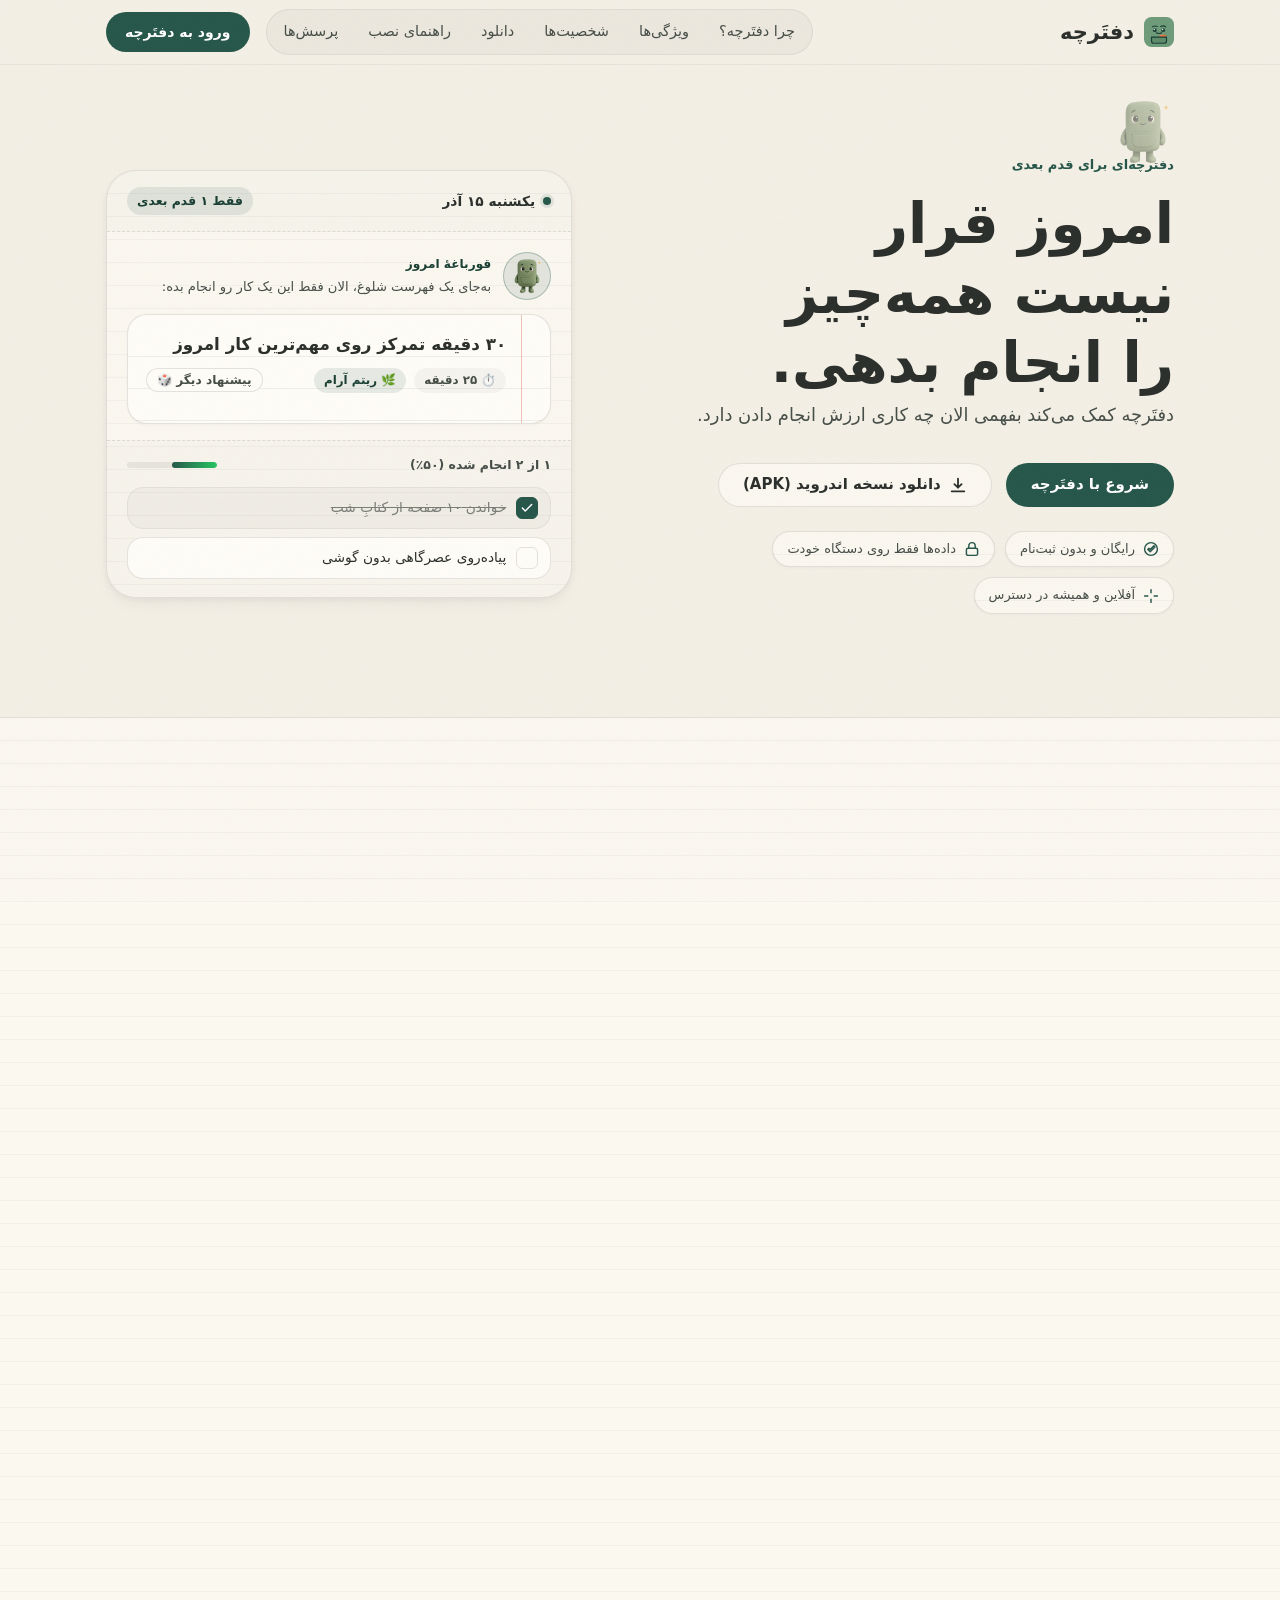
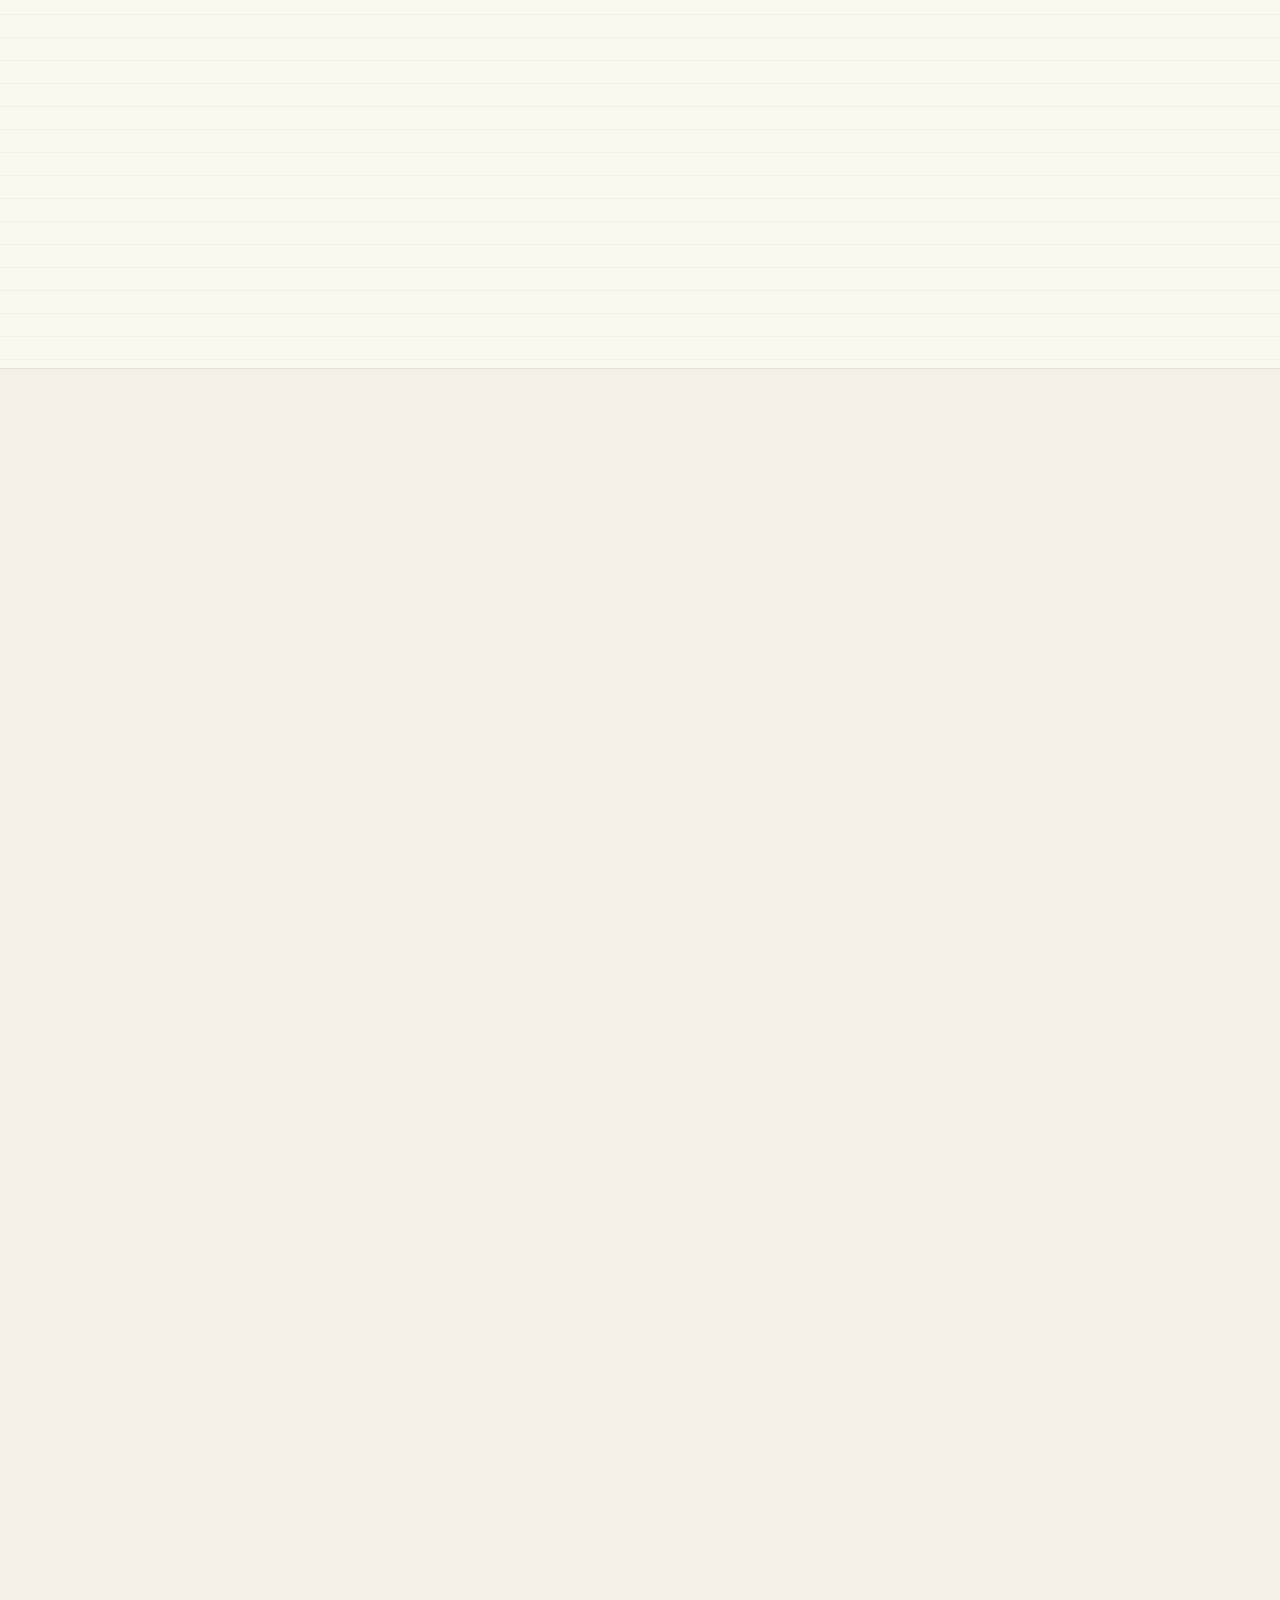
==== commit dc72ac8d: "V3.3.0" ====
--- a/index.html
+++ b/index.html
@@ -515,10 +515,10 @@
         <p class="lp-sub">از نسخه تحت وب سریع و بدون نصب تا اپلیکیشن‌های بومی تلفن همراه و دسکتاپ.</p>
       </div>
 
-      <!-- ۱. ردیف کارت‌های پرچمدار و آماده استفاده (Tier 1 Flagship) -->
-      <div class="lp-download-hero-grid">
-        <!-- ۱.۱. وب‌اپلیکیشن (آماده و فعال) -->
-        <article class="lp-dl-card lp-dl-card-hero lp-dl-card-webapp lp-reveal">
+      <!-- کانتینر بنتو گرید ۲ ردیفه متقارن -->
+      <div class="lp-download-bento">
+        <!-- ردیف ۱، کارت راست (اول در RTL): وب‌اپلیکیشن (کارت شاخص و ویژه) -->
+        <article class="lp-dl-card lp-dl-card-featured lp-dl-card-webapp lp-reveal">
           <div class="lp-dl-top">
             <div class="lp-dl-brand-header">
               <div class="lp-dl-icon" aria-hidden="true">
@@ -530,17 +530,25 @@
               </div>
               <div class="lp-dl-brand-titles">
                 <h3 class="lp-dl-title">نسخه وب‌اپلیکیشن</h3>
-                <span class="lp-dl-brand-en">Web App (PWA)</span>
-              </div>
-            </div>
-            <span class="lp-dl-badge lp-dl-status-active">
+                <span class="lp-dl-subtitle" lang="en" dir="ltr">Web App (PWA) • iOS, Mac, PC</span>
+              </div>
+            </div>
+            <span class="lp-dl-badge lp-dl-badge-active">
               <span class="lp-dl-badge-dot" aria-hidden="true"></span>
               آماده استفاده
             </span>
           </div>
-          <p class="lp-dl-desc">استفاده فوری در تمام مرورگرها بدون نیاز به نصب یا ثبت‌نام؛ سازگار با موبایل و کامپیوتر.</p>
+
+          <div class="lp-dl-body">
+            <p class="lp-dl-desc">استفاده فوری در تمام مرورگرها بدون نیاز به نصب یا ثبت‌نام؛ کاملاً آفلاین و قابل افزودن به صفحهٔ اصلی آیفون و کامپیوتر.</p>
+            <div class="lp-dl-chips">
+              <span class="lp-dl-chip">بدون نیاز به نصب</span>
+              <span class="lp-dl-chip">حفظ داده‌ها روی دستگاه</span>
+            </div>
+          </div>
+
           <div class="lp-dl-footer">
-            <a class="lp-btn lp-btn-primary lp-dl-btn lp-dl-btn-hero" href="https://app.daftrche.ir/" data-app-link>
+            <a class="lp-btn lp-btn-primary lp-dl-btn-main" href="https://app.daftrche.ir/" data-app-link>
               <span>ورود به وب‌اپ دفتَرچه</span>
               <svg viewBox="0 0 20 20" fill="none" stroke="currentColor" stroke-width="2" stroke-linecap="round" stroke-linejoin="round" aria-hidden="true">
                 <path d="M12 4l-6 6 6 6M6 10h11"/>
@@ -549,8 +557,8 @@
           </div>
         </article>
 
-        <!-- ۱.۲. نسخه مستقیم اندروید (دانلود فایل APK) -->
-        <article class="lp-dl-card lp-dl-card-hero lp-dl-card-android lp-reveal">
+        <!-- ردیف ۱، کارت چپ (دوم در RTL): اندروید (ترکیب فایل APK مستقیم + مایکت) -->
+        <article class="lp-dl-card lp-dl-card-android lp-reveal">
           <div class="lp-dl-top">
             <div class="lp-dl-brand-header">
               <div class="lp-dl-icon" aria-hidden="true">
@@ -559,169 +567,82 @@
                 </svg>
               </div>
               <div class="lp-dl-brand-titles">
-                <h3 class="lp-dl-title">نسخه مستقیم اندروید</h3>
-                <span class="lp-dl-brand-en">Direct APK • ۷.۲MB</span>
-              </div>
-            </div>
-            <span class="lp-dl-badge lp-dl-status-active">
+                <h3 class="lp-dl-title">نسخه اندروید</h3>
+                <span class="lp-dl-subtitle">Android APK & Stores • ۷.۷ مگابایت</span>
+              </div>
+            </div>
+            <span class="lp-dl-badge lp-dl-badge-active">
               <span class="lp-dl-badge-dot" aria-hidden="true"></span>
               آماده دانلود
             </span>
           </div>
-          <p class="lp-dl-desc">دانلود مستقیم فایل نصبی APK بدون نیاز به واسطه؛ کاملاً آفلاین و سبک برای انواع گوشی‌ها.</p>
+
+          <div class="lp-dl-body">
+            <p class="lp-dl-desc">پکیج نصبی مستقیم و سبک اندروید؛ بدون نیاز به واسطه، همراه با امکان دریافت با ترافیک نیم‌بها از مایکت.</p>
+          </div>
+
           <div class="lp-dl-footer">
-            <a class="lp-btn lp-btn-primary lp-dl-btn lp-dl-btn-hero" href="downloads/daftarche.apk" download="daftarche.apk">
-              <svg viewBox="0 0 20 20" fill="none" stroke="currentColor" stroke-width="2" stroke-linecap="round" stroke-linejoin="round" aria-hidden="true">
-                <path d="M10 3v10m0 0l-4-4m4 4l4-4M3 17h14"/>
-              </svg>
-              <span>دانلود مستقیم فایل APK</span>
-            </a>
-          </div>
-        </article>
-      </div>
-
-      <!-- ۲. ردیف فشرده استورها و پلتفرم‌های تکمیلی (Tier 2 Secondary) -->
-      <div class="lp-download-sub-section lp-reveal">
-        <div class="lp-download-sub-head" aria-hidden="true">
-          <span class="lp-download-sub-line"></span>
-          <span class="lp-download-sub-title">سایر استورها و پلتفرم‌ها</span>
-          <span class="lp-download-sub-line"></span>
-        </div>
-
-        <div class="lp-download-sub-grid">
-          <!-- ۲.۱. مایکت (رسمی و فعال) -->
-          <article class="lp-dl-card lp-dl-card-sub lp-dl-card-myket">
-            <div class="lp-dl-top">
-              <div class="lp-dl-brand-header">
-                <div class="lp-dl-logo-wrap lp-dl-logo-myket-wrap">
-                  <img src="assets/icons/myket-icon.png" alt="لوگوی رسمی مایکت" width="30" height="30" class="lp-dl-logo-img" loading="lazy" decoding="async">
-                </div>
-                <div class="lp-dl-brand-titles">
-                  <span class="lp-dl-brand-name">مایکت</span>
-                  <span class="lp-dl-brand-en">Myket</span>
-                </div>
-              </div>
-              <span class="lp-dl-badge lp-dl-badge-myket">فعال</span>
-            </div>
-            <p class="lp-dl-desc">دریافت با اینترنت نیم‌بهای داخلی و به‌روزرسانی خودکار استور.</p>
-            <div class="lp-dl-footer">
-              <a class="lp-btn lp-dl-btn-myket lp-dl-btn-sub" href="https://myket.ir/app/com.Amirreza.daftarche" target="_blank" rel="noopener noreferrer">
+            <div class="lp-dl-dual-actions">
+              <a class="lp-btn lp-btn-primary lp-dl-btn-action" href="downloads/daftarche.apk" download="daftarche.apk" aria-label="دانلود مستقیم فایل APK اندروید">
                 <svg viewBox="0 0 20 20" fill="none" stroke="currentColor" stroke-width="2" stroke-linecap="round" stroke-linejoin="round" aria-hidden="true">
                   <path d="M10 3v10m0 0l-4-4m4 4l4-4M3 17h14"/>
                 </svg>
+                <span>دانلود مستقیم فایل APK</span>
+              </a>
+              <a class="lp-btn lp-dl-btn-myket-clean" href="https://myket.ir/app/com.Amirreza.daftarche" target="_blank" rel="noopener noreferrer" aria-label="دریافت نسخه اندروید از مایکت">
+                <img src="assets/icons/myket-icon.png" alt="" width="20" height="20" class="lp-dl-btn-ico" loading="lazy" decoding="async">
                 <span>دریافت از مایکت</span>
               </a>
             </div>
-          </article>
-
-          <!-- ۲.۲. کافه‌بازار (به‌زودی / در انتظار انتشار) -->
-          <article class="lp-dl-card lp-dl-card-sub lp-dl-card-soon lp-dl-card-bazaar">
-            <div class="lp-dl-top">
-              <div class="lp-dl-brand-header">
-                <div class="lp-dl-logo-wrap lp-dl-logo-bazaar-wrap">
-                  <img src="assets/icons/bazaar-icon.png" alt="لوگوی رسمی کافه‌بازار" width="30" height="30" class="lp-dl-logo-img" loading="lazy" decoding="async">
-                </div>
-                <div class="lp-dl-brand-titles">
-                  <span class="lp-dl-brand-name">کافه‌بازار</span>
-                  <span class="lp-dl-brand-en">Cafe Bazaar</span>
-                </div>
-              </div>
-              <span class="lp-dl-badge lp-dl-status-soon">به‌زودی</span>
-            </div>
-            <p class="lp-dl-desc">در حال بررسی و طی فرآیند تایید در کافه‌بازار.</p>
-            <div class="lp-dl-footer">
-              <div class="lp-dl-soon-status-pill" role="status" aria-label="وضعیت: در انتظار انتشار در بازار">
-                <span class="lp-dl-soon-pulse-dot" aria-hidden="true"></span>
-                <span>در انتظار انتشار</span>
-              </div>
-            </div>
-          </article>
-
-          <!-- ۲.۳. نسخه ویندوز (به‌زودی / نقشه راه) -->
-          <article class="lp-dl-card lp-dl-card-sub lp-dl-card-soon lp-dl-card-windows">
-            <div class="lp-dl-top">
-              <div class="lp-dl-brand-header">
-                <div class="lp-dl-icon lp-dl-icon-sub" aria-hidden="true">
-                  <svg viewBox="0 0 24 24" fill="currentColor">
-                    <path d="M0 3.449L9.75 2.1v9.451H0m10.949-9.602L24 0v11.4h-13.051M0 12.6h9.75v9.451L0 20.699M10.949 12.6H24V24l-13.051-1.8"/>
-                  </svg>
-                </div>
-                <div class="lp-dl-brand-titles">
-                  <span class="lp-dl-brand-name">نسخه ویندوز</span>
-                  <span class="lp-dl-brand-en">Windows Desktop</span>
-                </div>
-              </div>
-              <span class="lp-dl-badge lp-dl-status-soon">به‌زودی</span>
-            </div>
-            <p class="lp-dl-desc">برنامه مستقل دسکتاپ با کلیدهای میانبر سریع و کارکرد آفلاین.</p>
-            <div class="lp-dl-footer">
-              <div class="lp-dl-soon-status-pill" role="status" aria-label="وضعیت: در دست آماده‌سازی">
-                <span class="lp-dl-soon-pulse-dot" aria-hidden="true"></span>
-                <span>در دست آماده‌سازی</span>
-              </div>
-            </div>
-          </article>
+          </div>
+        </article>
+
+        <!-- ردیف ۲: نوار افقی پلتفرم‌های آینده (Row 2 Bento Strip) -->
+        <div class="lp-dl-soon-bar lp-reveal">
+          <div class="lp-dl-soon-item">
+            <div class="lp-dl-soon-main">
+              <div class="lp-dl-soon-ico-wrap lp-dl-soon-bazaar" aria-hidden="true">
+                <img src="assets/icons/bazaar-icon.png" alt="" width="22" height="22" class="lp-dl-soon-img" loading="lazy" decoding="async">
+              </div>
+              <div class="lp-dl-soon-text">
+                <span class="lp-dl-soon-title">کافه‌بازار</span>
+                <span class="lp-dl-soon-desc">در حال بررسی و طی فرآیند انتشار رسمی</span>
+              </div>
+            </div>
+            <span class="lp-dl-badge lp-dl-status-soon">در انتظار انتشار</span>
+          </div>
+
+          <span class="lp-dl-soon-divider" aria-hidden="true"></span>
+
+          <div class="lp-dl-soon-item">
+            <div class="lp-dl-soon-main">
+              <div class="lp-dl-soon-ico-wrap lp-dl-soon-windows" aria-hidden="true">
+                <svg viewBox="0 0 24 24" fill="currentColor">
+                  <path d="M0 3.449L9.75 2.1v9.451H0m10.949-9.602L24 0v11.4h-13.051M0 12.6h9.75v9.451L0 20.699M10.949 12.6H24V24l-13.051-1.8"/>
+                </svg>
+              </div>
+              <div class="lp-dl-soon-text">
+                <span class="lp-dl-soon-title">نسخه دسکتاپ (Windows)</span>
+                <span class="lp-dl-soon-desc">برنامه مستقل ویندوز با میانبرهای سریع و کارکرد آفلاین</span>
+              </div>
+            </div>
+            <span class="lp-dl-badge lp-dl-status-soon">به‌زودی</span>
+          </div>
         </div>
       </div>
     </div>
   </section>
 
-  <!-- ═══ Install Guide (Android & iOS) (#install) ═══ -->
+  <!-- ═══ Install Guide (iOS) (#install) ═══ -->
   <section class="lp-section lp-install" id="install" aria-labelledby="installTitle">
     <div class="lp-wrap">
       <div class="lp-download-head lp-reveal">
-        <p class="lp-eyebrow">راهنمای نصب</p>
-        <h2 class="lp-h2" id="installTitle">دفتَرچه را مثل یک اپ روی گوشی نصب کن</h2>
-        <p class="lp-sub">وب‌اپ دفتَرچه روی صفحهٔ اصلی نصب می‌شود؛ بدون استور، بدون حجم دانلود و همیشه در دسترس — حتی وقتی اینترنت نداری.</p>
-      </div>
-
-      <div class="lp-install-grid">
-        <!-- اندروید -->
-        <article class="lp-install-card lp-install-android lp-reveal">
-          <header class="lp-install-head">
-            <span class="lp-install-brand">
-              <span class="lp-install-logo" aria-hidden="true">
-                <svg viewBox="0 0 24 24" fill="currentColor">
-                  <path d="M17.523 15.3414c-.5511 0-.9993-.4486-.9993-1.0003s.4482-1.0003.9993-1.0003c.551 0 .9992.4486.9992 1.0003s-.4482 1.0003-.9992 1.0003m-11.046 0c-.5511 0-.9993-.4486-.9993-1.0003s.4482-1.0003.9993-1.0003c.5511 0 .9992.4486.9992 1.0003s-.4481 1.0003-.9992 1.0003m11.4045-6.02l1.9973-3.4592a.416.416 0 0 0-.1521-.5676.416.416 0 0 0-.5676.1521l-2.0223 3.503C15.5873 8.358 13.856 8 12 8s-3.5873.358-5.1368.9507L4.8409 5.4477a.416.416 0 0 0-.5676-.1521.416.416 0 0 0-.1521.5676l1.9973 3.4592C2.6889 11.1867.3432 14.6589 0 18.761h24c-.3432-4.1021-2.6889-7.5743-6.1185-9.4396"/>
-                </svg>
-              </span>
-              <span class="lp-install-brand-text">
-                <b>اندروید</b>
-                <span>کروم، سامسونگ اینترنت، اِج</span>
-              </span>
-            </span>
-            <span class="lp-install-os">Android</span>
-          </header>
-
-          <ol class="lp-steps">
-            <li>
-              <span class="lp-step-num">۱</span>
-              <p>مرورگر گوشی را باز کن و به <a href="https://app.daftrche.ir/" data-app-link>app.daftrche.ir</a> برو.</p>
-            </li>
-            <li>
-              <span class="lp-step-num">۲</span>
-              <p>از منوی سه‌نقطهٔ بالا (⋮) گزینهٔ «افزودن به صفحهٔ اصلی» یا «نصب برنامه» را بزن.</p>
-            </li>
-            <li>
-              <span class="lp-step-num">۳</span>
-              <p>در پنجرهٔ تأیید، «افزودن» یا «نصب» را انتخاب کن.</p>
-            </li>
-            <li>
-              <span class="lp-step-num">۴</span>
-              <p>از این به بعد دفتَرچه را از آیکون روی صفحهٔ اصلی باز کن؛ تمام‌صفحه، سریع و آفلاین.</p>
-            </li>
-          </ol>
-
-          <p class="lp-install-note">
-            <svg viewBox="0 0 20 20" fill="none" stroke="currentColor" stroke-width="1.8" stroke-linecap="round" stroke-linejoin="round" aria-hidden="true"><circle cx="10" cy="10" r="8"/><path d="M10 6.4v4.2M10 13.4h.01"/></svg>
-            <span>گاهی کروم خودش نوار «افزودن دفتَرچه به صفحهٔ اصلی» را پایین صفحه نشان می‌دهد؛ همان را بزن.</span>
-          </p>
-
-          <div class="lp-install-cta">
-            <a class="lp-btn lp-btn-primary lp-dl-btn" href="https://app.daftrche.ir/" data-app-link>باز کردن وب‌اپ و نصب</a>
-          </div>
-        </article>
-
+        <p class="lp-eyebrow">راهنمای نصب وب‌اپ</p>
+        <h2 class="lp-h2" id="installTitle">افزودن دفتَرچه به صفحهٔ اصلی آیفون و آیپد</h2>
+        <p class="lp-sub">وب‌اپ دفتَرچه را از طریق سافاری به صفحهٔ اصلی اضافه کن تا مثل یک اپلیکیشن مستقل، سریع و بدون نیاز به اپ‌استور کار کند.</p>
+      </div>
+
+      <div class="lp-install-grid lp-install-single">
         <!-- آی‌او‌اس -->
         <article class="lp-install-card lp-install-ios lp-reveal">
           <header class="lp-install-head">
@@ -733,7 +654,7 @@
               </span>
               <span class="lp-install-brand-text">
                 <b>آیفون و آیپد</b>
-                <span>فقط با مرورگر سافاری</span>
+                <span>فقط با مرورگر سافاری (Safari)</span>
               </span>
             </span>
             <span class="lp-install-os">iOS</span>
@@ -746,25 +667,25 @@
             </li>
             <li>
               <span class="lp-step-num">۲</span>
-              <p>روی دکمهٔ اشتراک‌گذاری (مربع با فلش رو به بالا) در نوار پایین بزن.</p>
+              <p>روی دکمهٔ اشتراک‌گذاری (Share — مربع با فلش رو به بالا) در نوار پایین بزن.</p>
             </li>
             <li>
               <span class="lp-step-num">۳</span>
-              <p>در فهرست باز شده، «افزودن به صفحهٔ اصلی» را انتخاب کن.</p>
+              <p>در فهرست باز شده، «افزودن به صفحهٔ اصلی» (Add to Home Screen) را انتخاب کن.</p>
             </li>
             <li>
               <span class="lp-step-num">۴</span>
-              <p>بالا «افزودن» را بزن؛ آیکون دفتَرچه روی صفحهٔ اصلی ساخته می‌شود.</p>
+              <p>در بالای صفحه «افزودن» (Add) را بزن؛ آیکون دفتَرچه روی صفحهٔ اصلی دستگاه ساخته می‌شود.</p>
             </li>
           </ol>
 
           <p class="lp-install-note">
             <svg viewBox="0 0 20 20" fill="none" stroke="currentColor" stroke-width="1.8" stroke-linecap="round" stroke-linejoin="round" aria-hidden="true"><circle cx="10" cy="10" r="8"/><path d="M10 6.4v4.2M10 13.4h.01"/></svg>
-            <span>در آیفون و آیپد فقط سافاری می‌تواند دفتَرچه را روی صفحهٔ اصلی نصب کند؛ کروم این گزینه را ندارد.</span>
+            <span>در سیستم‌عامل iOS فقط مرورگر سافاری اجازه افزودن وب‌اپ به صفحهٔ اصلی را می‌دهد. کاربران اندروید می‌توانند مستقیماً از <a href="#download">نسخه نصبی APK</a> استفاده کنند.</span>
           </p>
 
           <div class="lp-install-cta">
-            <a class="lp-btn lp-btn-primary lp-dl-btn" href="https://app.daftrche.ir/" data-app-link>باز کردن وب‌اپ و نصب</a>
+            <a class="lp-btn lp-btn-primary lp-dl-btn" href="https://app.daftrche.ir/" data-app-link>باز کردن وب‌اپ در سافاری</a>
           </div>
         </article>
       </div>
@@ -818,16 +739,6 @@
 
         <details class="lp-faq-item lp-reveal">
           <summary class="lp-faq-summary">
-            <span>چگونه دفتَرچه را مثل یک اپلیکیشن روی گوشی نصب کنم؟</span>
-            <svg class="lp-faq-icon" viewBox="0 0 20 20" fill="none" stroke="currentColor" stroke-width="2" stroke-linecap="round" stroke-linejoin="round" aria-hidden="true"><path d="m6 8 4 4 4-4"/></svg>
-          </summary>
-          <div class="lp-faq-content">
-            <p>کافی است با مرورگر گوشی وارد وب‌اپ شوی و از منوی مرورگر گزینهٔ «افزودن به صفحهٔ اصلی» را انتخاب کنی؛ مثل یک اپلیکیشن بومی تمام‌صفحه و سریع باز می‌شود. گام‌به‌گام اندروید و آیفون را در <a href="#install">راهنمای نصب</a> آورده‌ایم.</p>
-          </div>
-        </details>
-
-        <details class="lp-faq-item lp-reveal">
-          <summary class="lp-faq-summary">
             <span>آیا دفتَرچه بدون اینترنت و آفلاین کار می‌کند؟</span>
             <svg class="lp-faq-icon" viewBox="0 0 20 20" fill="none" stroke="currentColor" stroke-width="2" stroke-linecap="round" stroke-linejoin="round" aria-hidden="true"><path d="m6 8 4 4 4-4"/></svg>
           </summary>
--- a/css/landing.css
+++ b/css/landing.css
@@ -2030,38 +2030,6 @@
 .lp-download-head .lp-h2 { margin-bottom: 8px; }
 .lp-download-head .lp-sub { max-width: 50ch; margin-inline: auto; }
 
-.lp-download-hero-grid {
-  display: grid;
-  grid-template-columns: 1fr;
-  gap: 20px;
-  margin-bottom: clamp(28px, 4.5vw, 44px);
-}
-@media (min-width: 768px) {
-  .lp-download-hero-grid {
-    grid-template-columns: repeat(2, 1fr);
-  }
-}
-
-/* Legacy fallback */
-.lp-download-grid {
-  display: grid;
-  grid-template-columns: 1fr;
-  gap: 18px;
-}
-@media (min-width: 640px) {
-  .lp-download-grid {
-    grid-template-columns: repeat(2, 1fr);
-  }
-}
-@media (min-width: 1020px) {
-  .lp-download-grid {
-    grid-template-columns: repeat(3, 1fr);
-  }
-  .lp-dl-card-webapp {
-    grid-column: 1 / span 2;
-  }
-}
-
 .lp-dl-card {
   display: flex;
   flex-direction: column;
@@ -2075,208 +2043,66 @@
   overflow: hidden;
 }
 
-/* Flagship Cards (Hero Row) - Minimal & Compact */
-.lp-dl-card-hero {
-  gap: 12px;
-  padding: 16px 20px;
-  border-radius: var(--radius-lg);
-}
-@media (hover: hover) {
-  .lp-dl-card-hero:hover {
-    transform: translateY(-2px);
-    box-shadow: 0 6px 18px rgba(41, 45, 41, 0.07);
-    border-color: var(--pal-paper-border-strong);
-  }
-}
-.lp-dl-card-hero .lp-dl-icon {
-  width: 42px;
-  height: 42px;
-  border-radius: var(--radius-md);
-  display: grid;
-  place-items: center;
-  flex-shrink: 0;
-}
-.lp-dl-card-hero .lp-dl-icon svg {
-  width: 22px;
-  height: 22px;
-}
-.lp-dl-card-hero .lp-dl-title {
-  font-family: var(--font-personality);
-  font-size: 1.12rem;
-  font-weight: 700;
-  color: var(--lp-text);
-  line-height: 1.25;
-  margin: 0;
-}
-.lp-dl-card-hero .lp-dl-desc {
-  font-size: 13.5px;
-  line-height: 1.65;
-  color: var(--lp-text-2);
-  margin: 0;
-}
-.lp-dl-btn-hero {
-  min-height: 40px;
-  font-size: 13.5px;
-  font-weight: 700;
-  display: inline-flex;
-  align-items: center;
-  justify-content: center;
-  gap: 8px;
-  border-radius: var(--radius-md);
-}
-
-/* Secondary Compact Section */
-.lp-download-sub-section {
-  display: flex;
-  flex-direction: column;
-  gap: 12px;
-}
-.lp-download-sub-head {
-  display: flex;
-  align-items: center;
-  gap: 12px;
-  margin-bottom: 2px;
-}
-.lp-download-sub-line {
-  flex: 1;
-  height: 1px;
-  background: var(--lp-border);
-  opacity: 0.7;
-}
-.lp-download-sub-title {
-  font-size: 12px;
-  font-weight: 700;
-  color: var(--lp-muted);
-  letter-spacing: 0.3px;
-  white-space: nowrap;
-}
-
-.lp-download-sub-grid {
+/* ═══ Download & Platforms: Minimal Symmetrical Bento Grid ═══ */
+.lp-download-bento {
+  max-width: 960px;
+  margin-inline: auto;
   display: grid;
   grid-template-columns: 1fr;
-  gap: 12px;
-}
-@media (min-width: 620px) and (max-width: 959px) {
-  .lp-download-sub-grid {
+  gap: 20px;
+}
+@media (min-width: 768px) {
+  .lp-download-bento {
     grid-template-columns: repeat(2, 1fr);
   }
-  .lp-download-sub-grid > *:last-child {
-    grid-column: 1 / -1;
-  }
-}
-@media (min-width: 960px) {
-  .lp-download-sub-grid {
-    grid-template-columns: repeat(3, 1fr);
-  }
-}
-
-/* Secondary Compact Cards */
-.lp-dl-card-sub {
-  gap: 10px;
-  padding: 13px 16px;
-  border-radius: var(--radius-md);
+}
+
+/* Base Bento Card (Row 1 Primary Cards) */
+.lp-dl-card {
+  display: flex;
+  flex-direction: column;
+  justify-content: space-between;
+  gap: 16px;
+  padding: 24px;
+  border-radius: var(--radius-lg);
+  background: var(--lp-paper);
+  border: 1px solid var(--lp-border);
+  box-shadow: var(--shadow-paper-card);
+  transition: transform var(--duration-fast) var(--ease-out),
+              box-shadow var(--duration-fast),
+              border-color var(--duration-fast);
+  position: relative;
+  overflow: hidden;
+  height: 100%;
+}
+@media (max-width: 480px) {
+  .lp-dl-card {
+    padding: 20px 18px;
+    gap: 14px;
+  }
 }
 @media (hover: hover) {
-  .lp-dl-card-sub:hover {
+  .lp-dl-card:hover {
     transform: translateY(-2px);
-    box-shadow: 0 4px 14px rgba(41, 45, 41, 0.05);
+    box-shadow: var(--shadow-paper-floating);
     border-color: var(--pal-paper-border-strong);
   }
 }
-.lp-dl-card-sub .lp-dl-logo-wrap,
-.lp-dl-card-sub .lp-dl-icon-sub {
-  width: 36px;
-  height: 36px;
-  border-radius: var(--radius-sm);
-}
-.lp-dl-card-sub .lp-dl-logo-img {
-  width: 26px;
-  height: 26px;
-}
-.lp-dl-card-sub .lp-dl-icon-sub svg {
-  width: 18px;
-  height: 18px;
-}
-.lp-dl-card-sub .lp-dl-brand-name {
-  font-size: 0.98rem;
-}
-.lp-dl-card-sub .lp-dl-brand-en {
-  font-size: 10.5px;
-}
-.lp-dl-card-sub .lp-dl-desc {
-  font-size: 12.5px;
-  line-height: 1.55;
-  color: var(--lp-text-2);
-  margin: 0;
-}
-.lp-dl-btn-sub {
-  min-height: 36px;
-  font-size: 12.5px;
-  border-radius: var(--radius-md);
-}
-
-/* Upcoming / Roadmap Cards (.lp-dl-card-soon) */
-.lp-dl-card-soon {
-  background: rgba(41, 45, 41, 0.015) !important;
-  border: 1px dashed var(--lp-border) !important;
-  box-shadow: none !important;
-  opacity: 0.88;
-}
-.lp-dl-card-soon::before {
-  display: none !important;
+
+/* Card 1: Web App Featured Card (Right Card in RTL) */
+.lp-dl-card-featured {
+  border: 1.5px solid rgba(36, 85, 72, 0.32);
+  background: linear-gradient(180deg, rgba(36, 85, 72, 0.035) 0%, var(--pal-paper-surface) 100%), var(--lp-rule);
+  box-shadow: 0 4px 18px -4px rgba(36, 85, 72, 0.08), var(--shadow-paper-card);
 }
 @media (hover: hover) {
-  .lp-dl-card-soon:hover {
-    opacity: 1;
-    border-color: var(--pal-paper-border-strong) !important;
-    background: var(--lp-paper) !important;
-    transform: translateY(-2px);
-    box-shadow: 0 4px 14px rgba(41, 45, 41, 0.05) !important;
-  }
-}
-.lp-dl-card-soon .lp-dl-logo-wrap,
-.lp-dl-card-soon .lp-dl-icon-sub {
-  opacity: 0.85;
-}
-.lp-dl-card-soon .lp-dl-icon {
-  background: rgba(41, 45, 41, 0.05);
-  color: var(--lp-muted);
-}
-.lp-dl-soon-status-pill {
-  display: inline-flex;
-  align-items: center;
-  justify-content: center;
-  gap: 7px;
-  width: 100%;
-  min-height: 36px;
-  padding: 6px 10px;
-  border-radius: var(--radius-md);
-  background: rgba(41, 45, 41, 0.035);
-  border: 1px solid var(--lp-border);
-  color: var(--lp-muted);
-  font-size: 12px;
-  font-weight: 600;
-  user-select: none;
-}
-.lp-dl-soon-pulse-dot {
-  display: inline-block;
-  width: 5.5px;
-  height: 5.5px;
-  border-radius: 50%;
-  background: var(--lp-muted);
-  opacity: 0.7;
-}
-
-.lp-dl-badge-dot {
-  display: inline-block;
-  width: 6px;
-  height: 6px;
-  border-radius: 50%;
-  background: currentColor;
-  margin-inline-end: 4px;
-}
-
-/* Card top brand line accents - sleek 2.5px */
+  .lp-dl-card-featured:hover {
+    border-color: var(--lp-green-strong);
+    box-shadow: 0 8px 24px -4px rgba(36, 85, 72, 0.14), var(--shadow-paper-floating);
+  }
+}
+
+/* Subtle top line brand accents (2.5px) */
 .lp-dl-card-webapp::before {
   content: "";
   position: absolute;
@@ -2293,216 +2119,301 @@
   height: 2.5px;
   background: linear-gradient(90deg, var(--pal-brand-android), var(--pal-brand-android-light));
 }
-.lp-dl-card-bazaar::before {
-  content: "";
-  position: absolute;
-  top: 0;
-  inset-inline: 0;
-  height: 2.5px;
-  background: linear-gradient(90deg, var(--pal-brand-bazaar), var(--pal-brand-bazaar-light));
-}
-.lp-dl-card-myket::before {
-  content: "";
-  position: absolute;
-  top: 0;
-  inset-inline: 0;
-  height: 2.5px;
-  background: linear-gradient(90deg, var(--pal-brand-myket), var(--pal-brand-myket-light));
-}
-.lp-dl-card-windows::before {
-  content: "";
-  position: absolute;
-  top: 0;
-  inset-inline: 0;
-  height: 2.5px;
-  background: linear-gradient(90deg, var(--pal-brand-windows-alt), var(--pal-brand-windows-light));
-}
-
+
+/* Card Header */
 .lp-dl-top {
   display: flex;
   align-items: center;
   justify-content: space-between;
-  gap: 10px;
-}
-
-/* Brand header with logo & titles */
+  gap: 12px;
+}
 .lp-dl-brand-header {
   display: flex;
   align-items: center;
-  gap: 10px;
-}
-.lp-dl-logo-wrap {
-  width: 38px;
-  height: 38px;
+  gap: 12px;
+  min-width: 0;
+}
+.lp-dl-icon {
+  width: 44px;
+  height: 44px;
   border-radius: var(--radius-sm);
-  background: var(--pal-paper-elev);
-  display: grid;
-  place-items: center;
-  box-shadow: 0 2px 6px rgba(0, 0, 0, 0.04);
-  border: 1px solid var(--lp-border);
-  flex-shrink: 0;
-  overflow: hidden;
-}
-.lp-dl-logo-img {
-  width: 28px;
-  height: 28px;
-  object-fit: contain;
-  display: block;
-}
-.lp-dl-logo-bazaar-wrap {
-  border-color: rgba(14, 169, 96, 0.28);
-  background: linear-gradient(180deg, var(--pal-paper-elev) 0%, var(--pal-brand-bazaar-surface) 100%);
-}
-.lp-dl-logo-myket-wrap {
-  border-color: rgba(0, 113, 240, 0.28);
-  background: linear-gradient(180deg, var(--pal-paper-elev) 0%, var(--pal-brand-myket-surface) 100%);
-}
-.lp-dl-logo-myket-wrap .lp-dl-logo-img {
-  border-radius: 50%;
-}
-.lp-dl-brand-titles {
-  display: flex;
-  flex-direction: column;
-  gap: 1px;
-}
-.lp-dl-brand-name {
-  font-family: var(--font-personality);
-  font-size: 1.05rem;
-  font-weight: 700;
-  color: var(--lp-text);
-  line-height: 1.25;
-}
-.lp-dl-brand-en {
-  font-size: 11px;
-  font-weight: 600;
-  color: var(--lp-muted);
-  letter-spacing: 0.3px;
-  direction: ltr;
-  text-align: right;
-}
-
-.lp-dl-icon {
-  width: 42px;
-  height: 42px;
-  border-radius: var(--radius-md);
   display: grid;
   place-items: center;
   background: var(--lp-green-soft);
   color: var(--lp-green-strong);
   flex-shrink: 0;
 }
-.lp-dl-icon svg { width: 22px; height: 22px; }
-
-/* Custom store card theming */
-.lp-dl-card-bazaar {
-  border-color: rgba(14, 169, 96, 0.22);
-}
-.lp-dl-card-myket {
-  border-color: rgba(0, 113, 240, 0.28);
-}
-.lp-dl-card-myket:hover {
-  border-color: var(--pal-brand-myket);
-}
-
+.lp-dl-icon svg {
+  width: 24px;
+  height: 24px;
+}
 .lp-dl-card-android .lp-dl-icon {
   background: var(--pal-brand-android-soft);
   color: var(--pal-brand-android);
 }
-.lp-dl-card-windows .lp-dl-icon {
-  background: var(--pal-brand-windows-soft);
-  color: var(--pal-brand-windows);
-}
-
-/* Badges */
-.lp-dl-badge,
-.lp-dl-status {
-  font-size: 11px;
-  font-weight: 700;
-  padding: 3px 9px;
+.lp-dl-brand-titles {
+  display: flex;
+  flex-direction: column;
+  gap: 2px;
+  min-width: 0;
+}
+.lp-dl-title {
+  font-family: var(--font-personality);
+  font-size: 1.18rem;
+  font-weight: 700;
+  color: var(--lp-text);
+  line-height: 1.25;
+  margin: 0;
+}
+.lp-dl-subtitle {
+  font-size: 11.5px;
+  font-weight: 600;
+  color: var(--lp-muted);
+  letter-spacing: 0.2px;
+}
+
+/* Status Badges */
+.lp-dl-badge {
+  font-size: 11.5px;
+  font-weight: 700;
+  padding: 4px 10px;
   border-radius: var(--radius-pill);
   white-space: nowrap;
-}
-.lp-dl-status-active {
+  display: inline-flex;
+  align-items: center;
+  gap: 6px;
+  flex-shrink: 0;
+}
+.lp-dl-badge-active {
   background: var(--lp-green-soft);
   color: var(--lp-green-strong);
+  border: 1px solid rgba(36, 85, 72, 0.22);
+}
+.lp-dl-badge-dot {
+  width: 6.5px;
+  height: 6.5px;
+  border-radius: 50%;
+  background: var(--lp-green-strong);
 }
 .lp-dl-status-soon {
   background: rgba(41, 45, 41, 0.04);
   color: var(--lp-muted);
   border: 1px dashed var(--lp-border);
-}
-.lp-dl-badge-bazaar {
-  color: var(--pal-brand-bazaar-dark);
-  background: var(--pal-brand-bazaar-soft);
-  border: 1px solid rgba(14, 169, 96, 0.30);
-}
-.lp-dl-badge-myket {
-  color: var(--pal-brand-myket-dark);
-  background: var(--pal-brand-myket-soft);
-  border: 1px solid rgba(0, 113, 240, 0.30);
-}
-
+  font-size: 11px;
+}
+
+/* Card Body */
+.lp-dl-body {
+  display: flex;
+  flex-direction: column;
+  gap: 10px;
+  flex-grow: 1;
+}
+.lp-dl-desc {
+  font-size: 13.5px;
+  line-height: 1.75;
+  color: var(--lp-text-2);
+  margin: 0;
+}
+.lp-dl-chips {
+  display: flex;
+  flex-wrap: wrap;
+  gap: 6px;
+  margin-top: 2px;
+}
+.lp-dl-chip {
+  font-size: 11px;
+  font-weight: 600;
+  padding: 3px 9px;
+  border-radius: var(--radius-pill);
+  background: rgba(41, 45, 41, 0.04);
+  color: var(--lp-text-2);
+  border: 1px solid rgba(41, 45, 41, 0.06);
+}
+
+/* Card Footer & CTAs */
 .lp-dl-footer {
   margin-top: auto;
-  padding-top: 4px;
-}
-.lp-dl-footer .lp-btn {
+  padding-top: 8px;
   width: 100%;
 }
-.lp-dl-btn-bazaar {
-  border: 1.5px solid rgba(14, 169, 96, 0.35);
-  color: var(--pal-brand-bazaar-dark);
-  background: var(--pal-brand-bazaar-soft);
-  font-weight: 700;
-  font-size: 12.5px;
-  cursor: default;
-}
-.lp-dl-btn-myket {
-  border: 1.5px solid rgba(0, 113, 240, 0.35);
-  color: var(--pal-brand-myket-dark);
-  background: var(--pal-brand-myket-soft);
-  font-weight: 700;
-  font-size: 12.5px;
-  cursor: default;
-}
-a.lp-dl-btn-myket {
+.lp-dl-btn-main {
+  width: 100%;
+  height: 48px;
+  min-height: 48px;
+  border-radius: var(--radius-sm);
+  font-size: 14.5px;
+  font-weight: 700;
+  display: inline-flex;
+  align-items: center;
+  justify-content: center;
+  gap: 10px;
+  text-decoration: none;
+}
+.lp-dl-btn-main svg {
+  width: 18px;
+  height: 18px;
+  flex-shrink: 0;
+}
+
+/* Dual Actions inside Android Card */
+.lp-dl-dual-actions {
+  display: grid;
+  grid-template-columns: 1.15fr 0.85fr;
+  gap: 10px;
+  width: 100%;
+}
+@media (max-width: 480px) {
+  .lp-dl-dual-actions {
+    grid-template-columns: 1fr;
+  }
+}
+.lp-dl-btn-action {
+  width: 100%;
+  height: 48px;
+  min-height: 48px;
+  border-radius: var(--radius-sm);
+  font-size: 13.5px;
+  font-weight: 700;
   display: inline-flex;
   align-items: center;
   justify-content: center;
   gap: 8px;
-  cursor: pointer;
   text-decoration: none;
-  background: var(--pal-brand-myket);
-  color: #ffffff !important;
-  border-color: var(--pal-brand-myket);
-  box-shadow: none !important;
-  transition: transform 0.28s cubic-bezier(0.34, 1.35, 0.64, 1),
-              background 0.2s var(--ease-soft),
-              border-color 0.2s var(--ease-soft),
-              color 0.2s var(--ease-soft);
+}
+.lp-dl-btn-action svg {
+  width: 18px;
+  height: 18px;
+  flex-shrink: 0;
+}
+.lp-dl-btn-myket-clean {
+  width: 100%;
+  height: 48px;
+  min-height: 48px;
+  border-radius: var(--radius-sm);
+  background: transparent;
+  border: 1px solid var(--lp-border-strong);
+  color: var(--lp-text);
+  font-size: 13px;
+  font-weight: 600;
+  display: inline-flex;
+  align-items: center;
+  justify-content: center;
+  gap: 8px;
+  text-decoration: none;
+  transition: background var(--duration-fast),
+              border-color var(--duration-fast),
+              color var(--duration-fast),
+              transform var(--duration-fast);
 }
 @media (hover: hover) {
-  a.lp-dl-btn-myket:hover {
-    background: var(--pal-brand-myket-dark);
-    border-color: var(--pal-brand-myket-dark);
-    color: #ffffff !important;
+  .lp-dl-btn-myket-clean:hover {
+    background: var(--pal-paper-elev);
+    border-color: var(--lp-text);
+    color: var(--lp-text);
     transform: translateY(-2px);
-    box-shadow: none !important;
-  }
-}
-a.lp-dl-btn-myket:active {
-  transform: scale(0.97) translateY(1px);
-  box-shadow: none !important;
-}
-.lp-dl-btn svg,
-.lp-dl-btn-bazaar svg,
-.lp-dl-btn-myket svg {
+  }
+}
+.lp-dl-btn-myket-clean:active {
+  transform: scale(0.98);
+}
+.lp-dl-btn-myket-clean img {
+  width: 20px;
+  height: 20px;
+  object-fit: contain;
+  border-radius: 4px;
+  flex-shrink: 0;
+}
+
+/* Row 2: Upcoming Platforms Bar (Sleek Horizontal Strip) */
+.lp-dl-soon-bar {
+  grid-column: 1 / -1;
+  display: flex;
+  align-items: center;
+  justify-content: space-between;
+  padding: 16px 24px;
+  border-radius: var(--radius-md);
+  border: 1px dashed var(--lp-border);
+  background: var(--pal-paper-elev);
+  gap: 20px;
+}
+.lp-dl-soon-item {
+  display: flex;
+  align-items: center;
+  justify-content: space-between;
+  gap: 16px;
+  flex: 1;
+  min-width: 0;
+}
+.lp-dl-soon-main {
+  display: flex;
+  align-items: center;
+  gap: 12px;
+  min-width: 0;
+}
+.lp-dl-soon-ico-wrap {
+  width: 34px;
+  height: 34px;
+  border-radius: var(--radius-xs);
+  display: grid;
+  place-items: center;
+  background: rgba(41, 45, 41, 0.04);
+  border: 1px solid var(--lp-border);
+  flex-shrink: 0;
+}
+.lp-dl-soon-bazaar img {
+  width: 22px;
+  height: 22px;
+  object-fit: contain;
+  display: block;
+}
+.lp-dl-soon-windows svg {
   width: 17px;
   height: 17px;
+  color: var(--lp-muted);
+}
+.lp-dl-soon-text {
+  display: flex;
+  flex-direction: column;
+  gap: 2px;
+  min-width: 0;
+}
+.lp-dl-soon-title {
+  font-size: 13.5px;
+  font-weight: 700;
+  color: var(--lp-text);
+  line-height: 1.3;
+}
+.lp-dl-soon-desc {
+  font-size: 12px;
+  color: var(--lp-muted);
+  white-space: nowrap;
+  overflow: hidden;
+  text-overflow: ellipsis;
+}
+.lp-dl-soon-divider {
+  width: 1px;
+  height: 36px;
+  background: var(--lp-border);
   flex-shrink: 0;
 }
-
-/* ═══ Install Guide (Android & iOS) ═══ */
+@media (max-width: 767px) {
+  .lp-dl-soon-bar {
+    flex-direction: column;
+    align-items: stretch;
+    padding: 16px;
+    gap: 14px;
+  }
+  .lp-dl-soon-divider {
+    width: 100%;
+    height: 1px;
+  }
+  .lp-dl-soon-desc {
+    white-space: normal;
+  }
+}
+
+/* ═══ Install Guide (iOS Web App) ═══ */
 .lp-install { padding-block: clamp(40px, 6vw, 84px); }
 
 .lp-install-grid {
@@ -2511,8 +2422,13 @@
   grid-template-columns: 1fr;
   align-items: stretch;
 }
+.lp-install-single {
+  max-width: 680px;
+  margin-inline: auto;
+  grid-template-columns: 1fr;
+}
 @media (min-width: 880px) {
-  .lp-install-grid { grid-template-columns: repeat(2, 1fr); }
+  .lp-install-grid:not(.lp-install-single) { grid-template-columns: repeat(2, 1fr); }
 }
 
 .lp-install-card {
@@ -2526,14 +2442,6 @@
   background: var(--lp-paper);
   border: 1px solid var(--lp-border);
   box-shadow: var(--shadow-paper-card);
-}
-.lp-install-android::before {
-  content: "";
-  position: absolute;
-  top: 0;
-  inset-inline: 0;
-  height: 3.5px;
-  background: linear-gradient(90deg, var(--pal-brand-android), var(--pal-brand-android-light));
 }
 .lp-install-ios::before {
   content: "";
@@ -2567,10 +2475,6 @@
   border: 1px solid var(--lp-border);
 }
 .lp-install-logo svg { width: 24px; height: 24px; }
-.lp-install-android .lp-install-logo {
-  background: var(--pal-brand-android-soft);
-  color: var(--pal-brand-android);
-}
 .lp-install-ios .lp-install-logo {
   background: var(--pal-brand-ios-soft);
   color: var(--pal-brand-ios);
@@ -2992,13 +2896,8 @@
   .lp-faq-list > *:nth-child(4) { --d: 240ms; }
   .lp-faq-list > *:nth-child(5) { --d: 320ms; }
   .lp-faq-list > *:nth-child(6) { --d: 400ms; }
-  .lp-download-grid > *:nth-child(2) { --d: 80ms; }
-  .lp-download-grid > *:nth-child(3) { --d: 160ms; }
-  .lp-download-grid > *:nth-child(4) { --d: 240ms; }
-  .lp-download-grid > *:nth-child(5) { --d: 320ms; }
-  .lp-download-hero-grid > *:nth-child(2) { --d: 100ms; }
-  .lp-download-sub-grid > *:nth-child(2) { --d: 90ms; }
-  .lp-download-sub-grid > *:nth-child(3) { --d: 180ms; }
+  .lp-download-bento > *:nth-child(2) { --d: 90ms; }
+  .lp-download-bento > *:nth-child(3) { --d: 160ms; }
   .lp-install-grid > *:nth-child(2) { --d: 120ms; }
 }
 
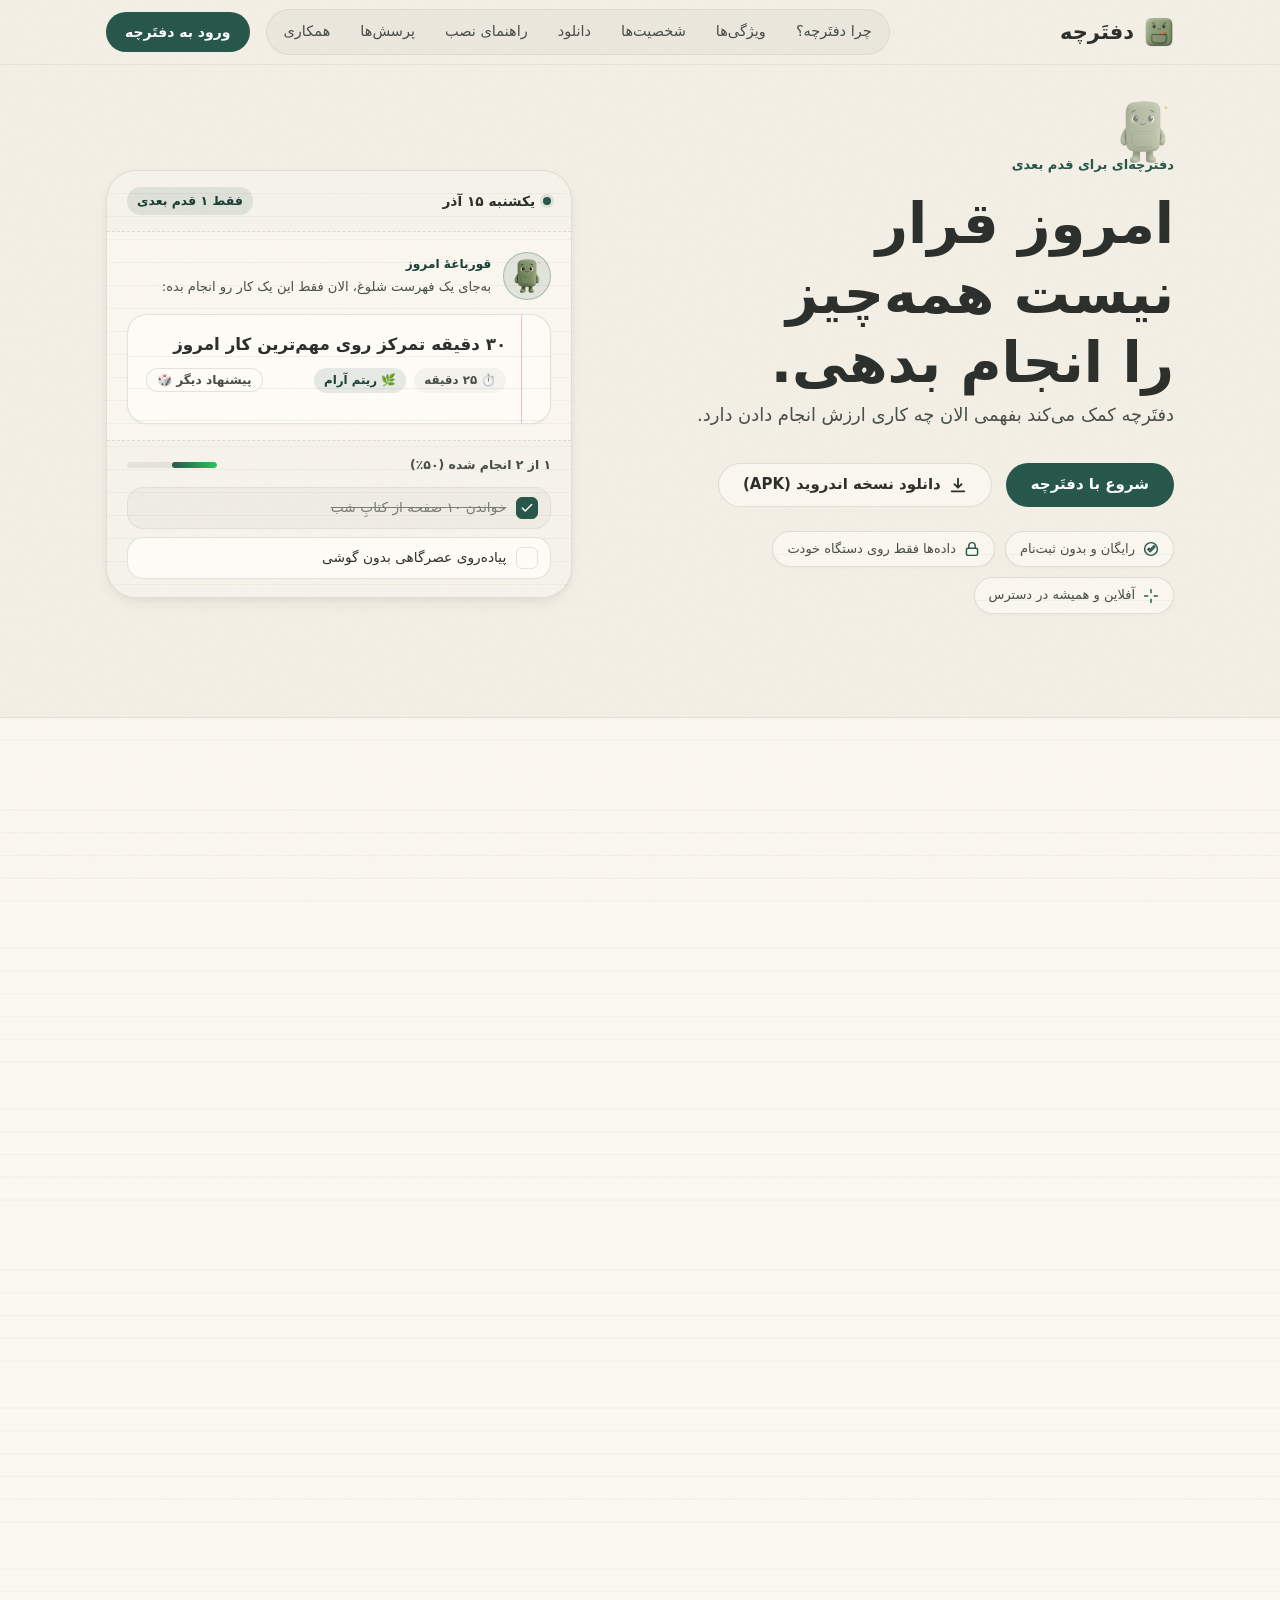
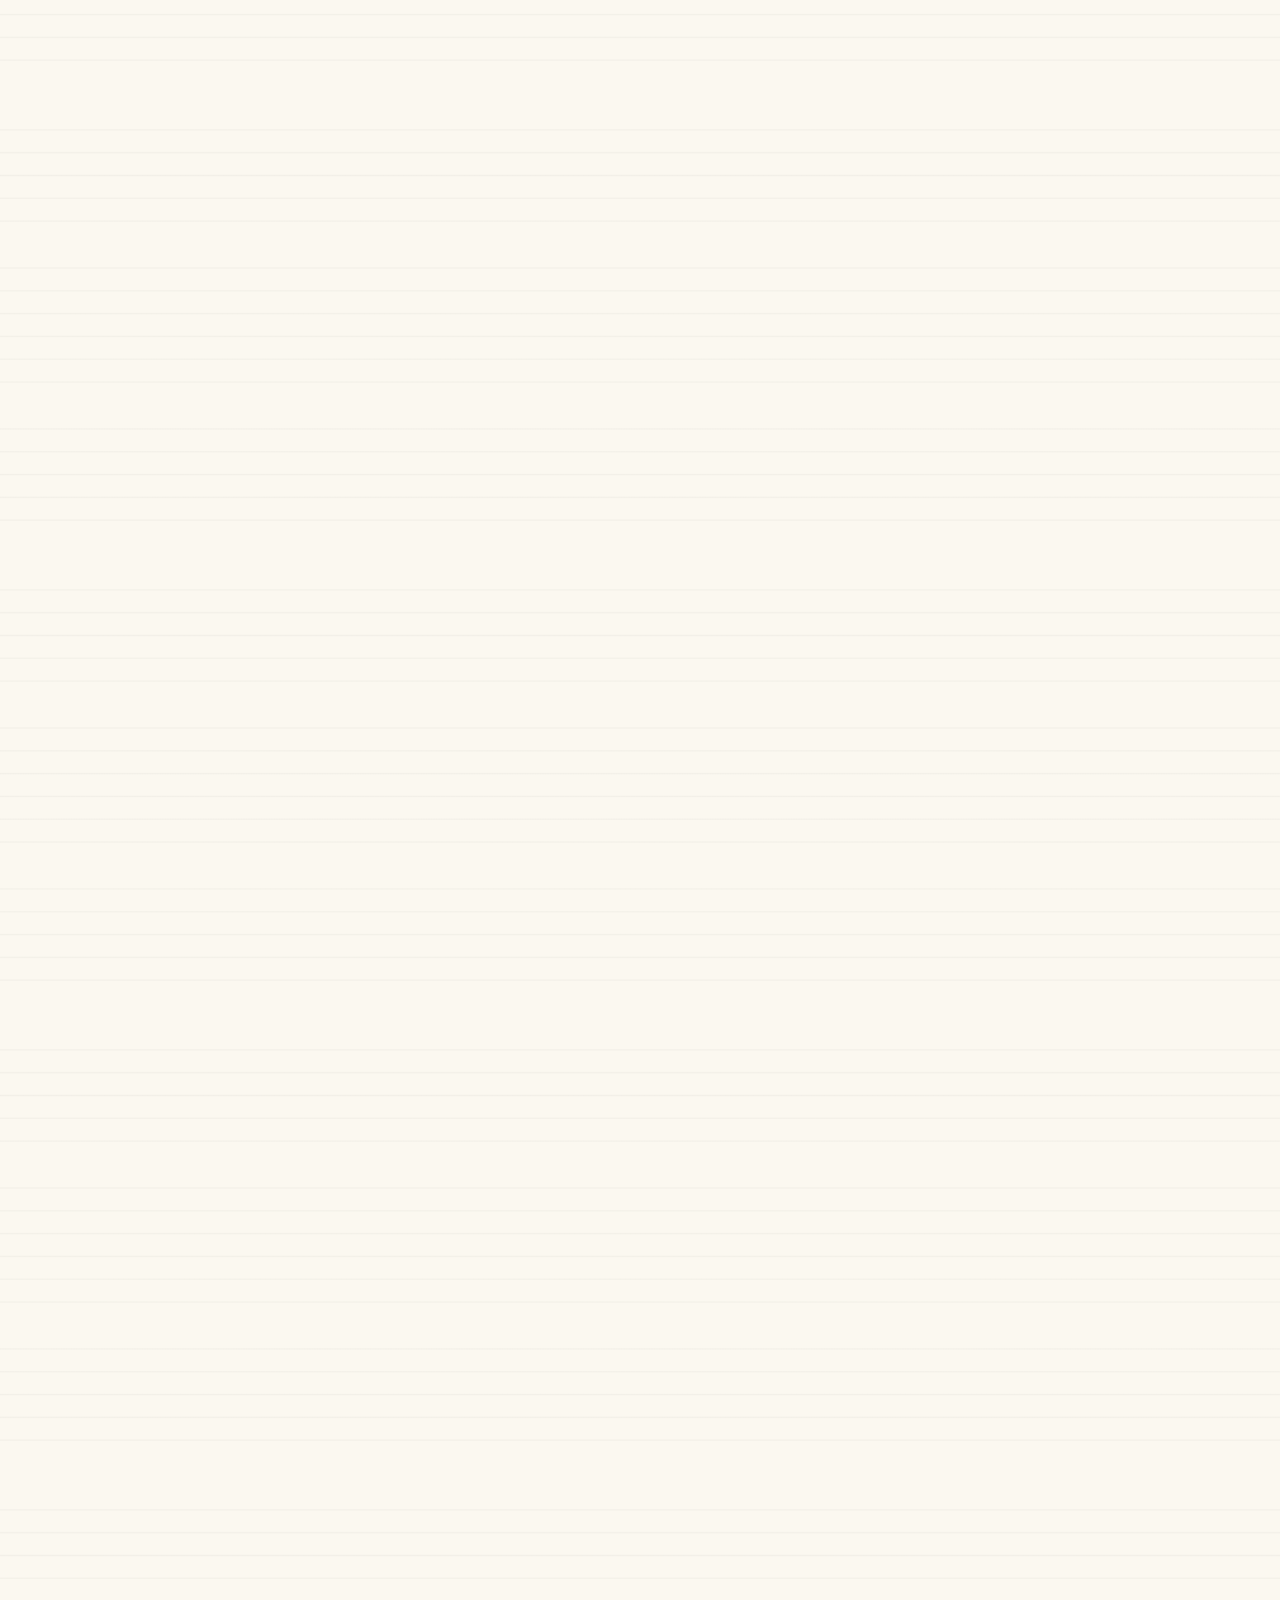
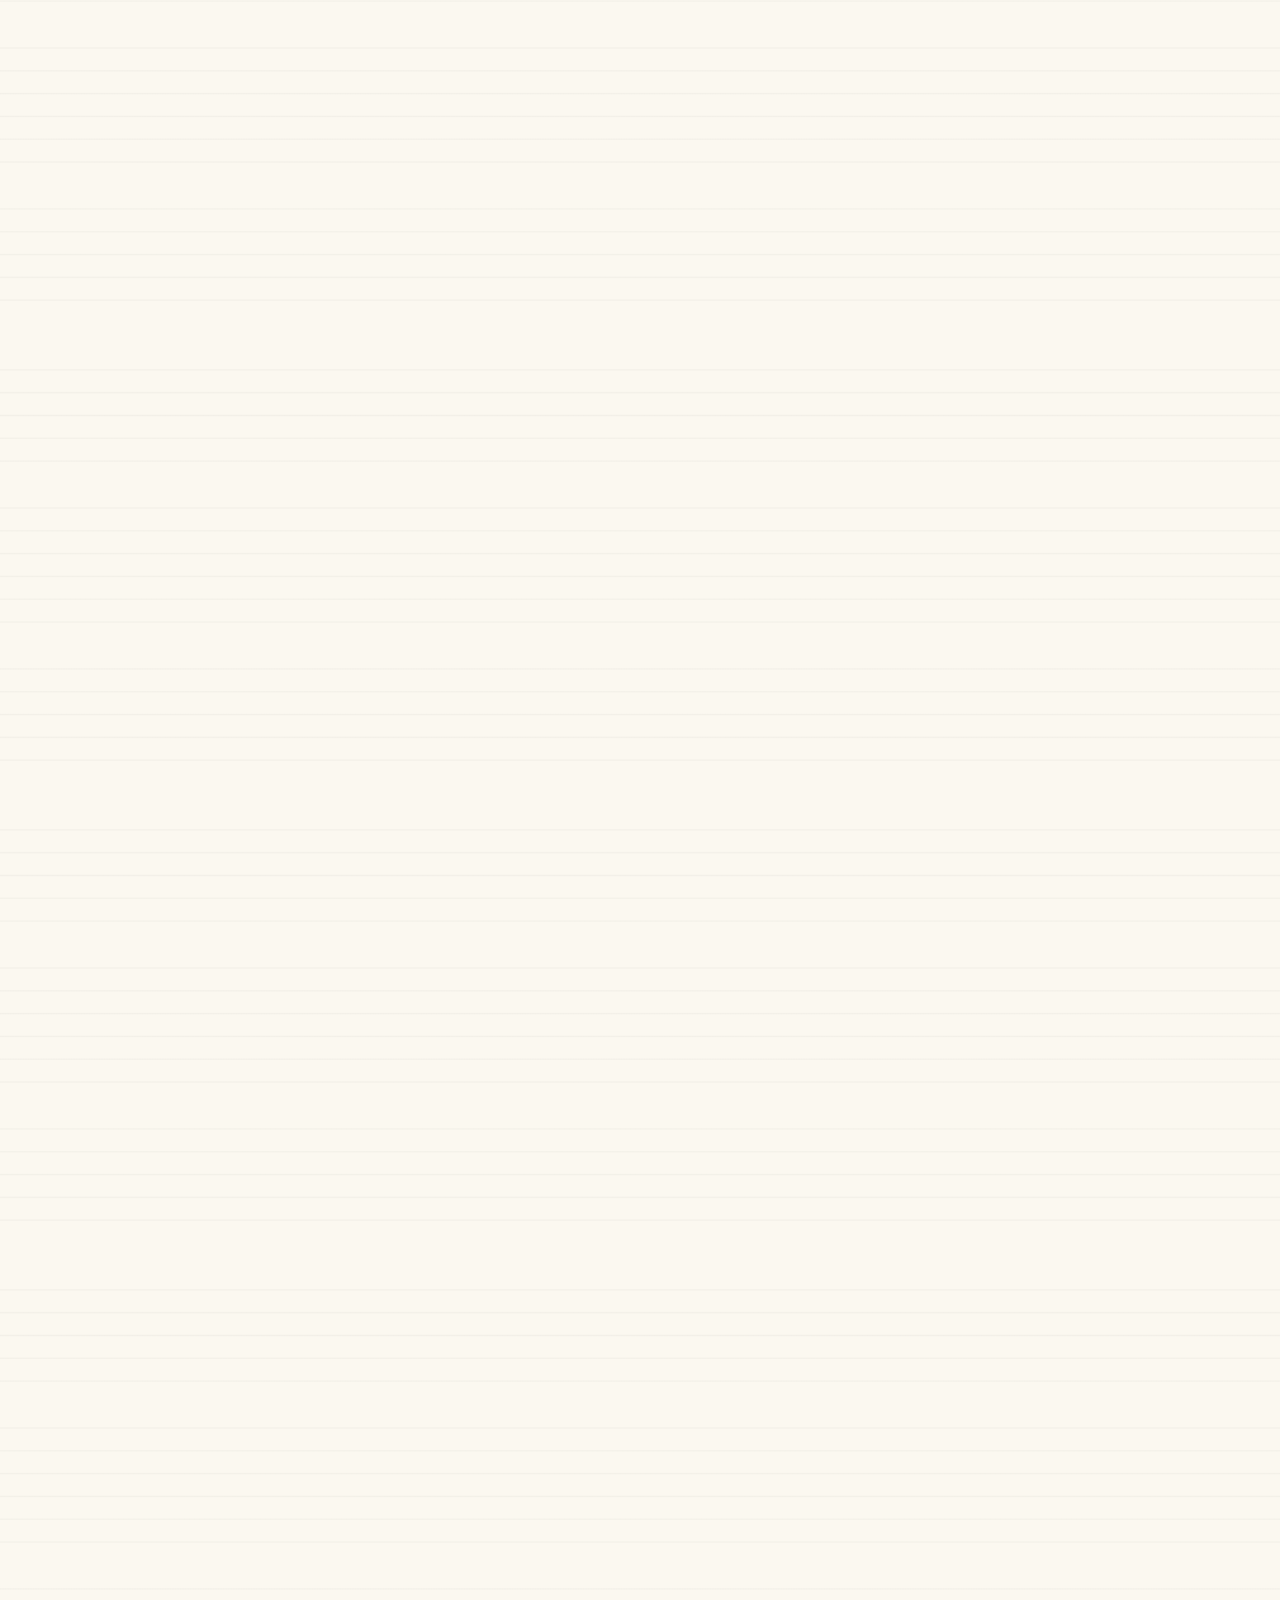
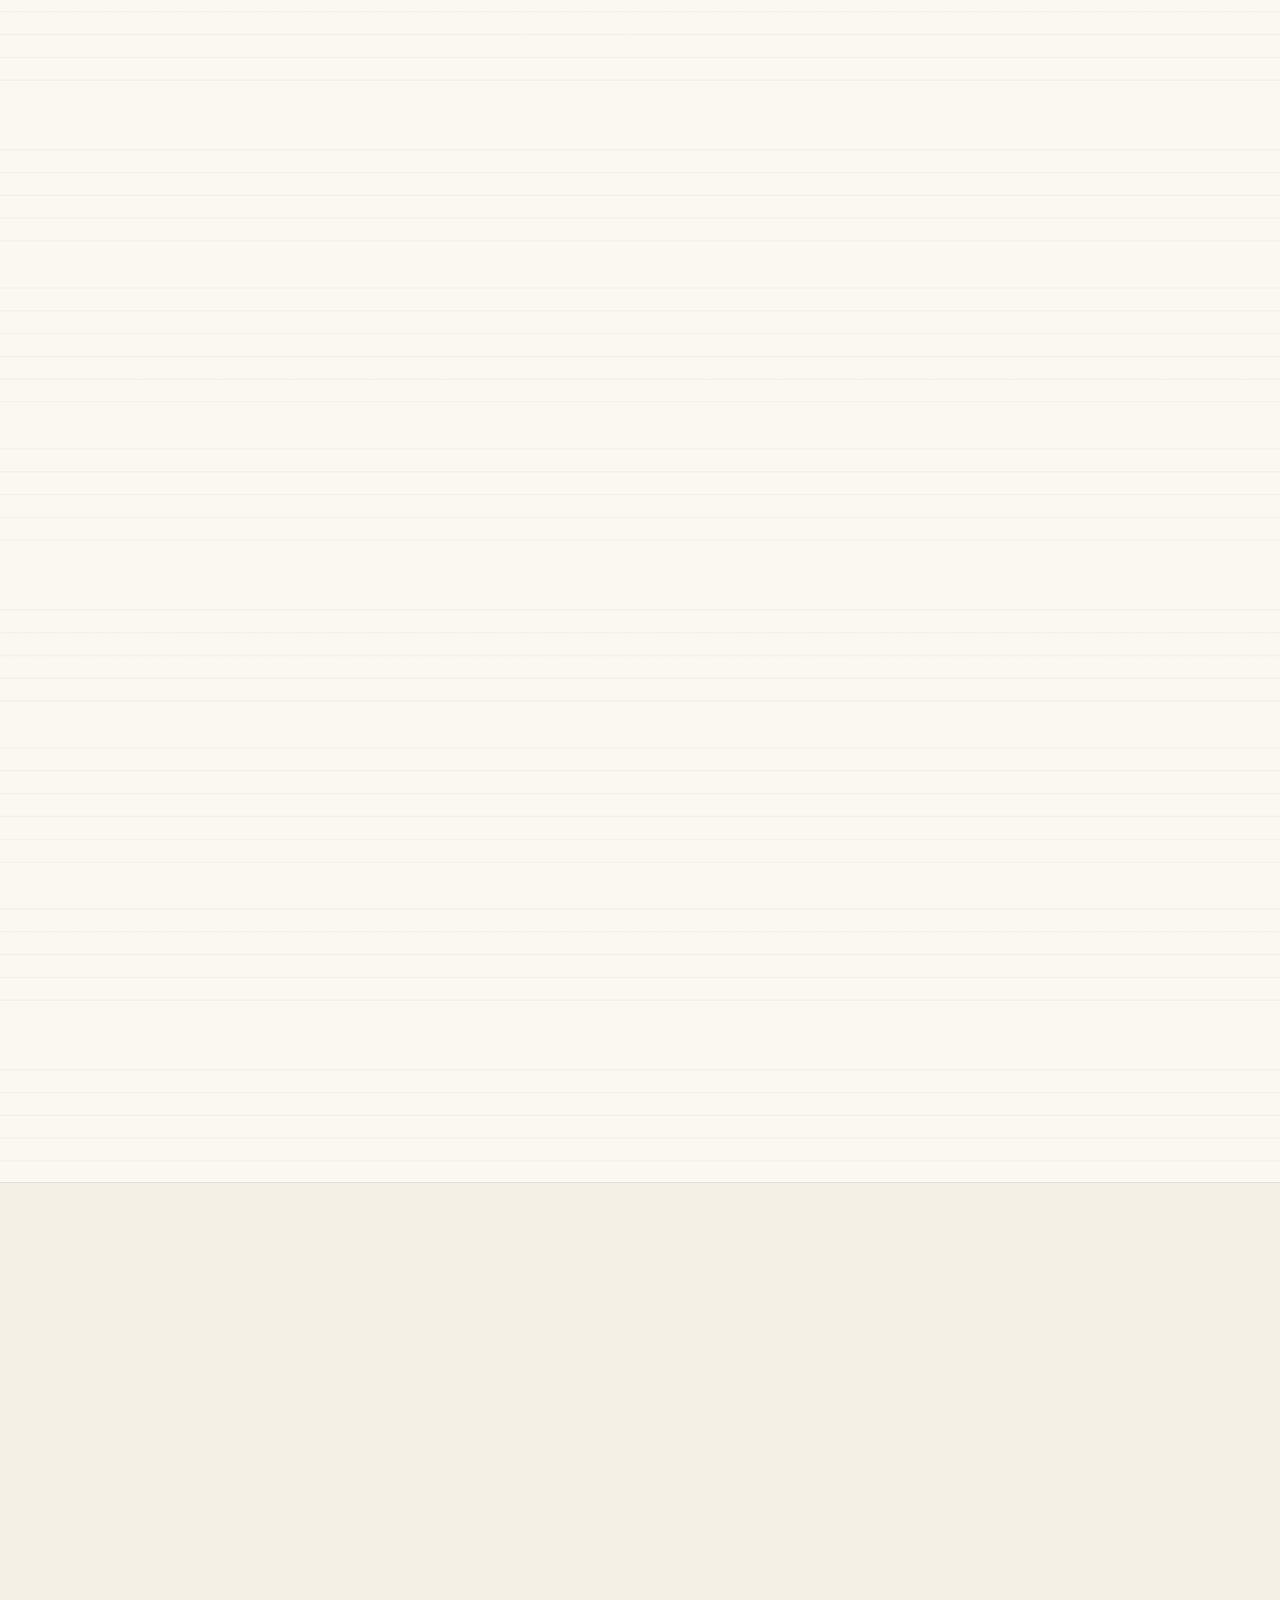
==== commit 85efa543: "V3.3.8" ====
--- a/index.html
+++ b/index.html
@@ -33,6 +33,7 @@
 <link rel="alternate icon" href="favicon.ico"/>
 <link rel="apple-touch-icon" sizes="180x180" href="assets/icons/apple-touch-icon.png"/>
 <link rel="preload" as="font" type="font/woff2" crossorigin href="assets/fonts/Estedad[wght].woff2"/>
+<link rel="preload" as="font" type="font/woff2" crossorigin href="assets/fonts/Estedad-Mad.woff2"/>
 <link rel="preconnect" href="https://app.daftrche.ir" crossorigin/>
 <link rel="dns-prefetch" href="https://app.daftrche.ir"/>
 <link rel="describedby" type="text/plain" href="llms.txt"/>
@@ -94,7 +95,7 @@
 <header class="lp-header" data-open="false">
   <div class="lp-wrap lp-header-inner">
     <a class="lp-brand" href="#hero" aria-label="دفتَرچه — بالای صفحه">
-      <img src="assets/icons/favicon.svg" alt="" width="32" height="32" decoding="async"/>
+      <img src="assets/icons/logo.png" alt="" width="32" height="32" decoding="async"/>
       <span>دفتَرچه</span>
     </a>
 
@@ -111,6 +112,7 @@
         <li><a href="#download">دانلود</a></li>
         <li><a href="#install">راهنمای نصب</a></li>
         <li><a href="#faq">پرسش‌ها</a></li>
+        <li><a href="#contribute">همکاری</a></li>
       </ul>
     </nav>
 
@@ -206,13 +208,13 @@
 
             <ul class="lp-simple-tasks" id="heroTasksList" aria-label="کارهای آرام امروز">
               <li class="lp-simple-item is-done" data-id="1">
-                <button type="button" class="lp-simple-check" aria-label="تغییر وضعیت: خواندن ۱۰ صفحه از کتاب شب">
+                <button type="button" class="lp-simple-check" aria-pressed="true" aria-label="تغییر وضعیت: خواندن ۱۰ صفحه از کتاب شب">
                   <svg viewBox="0 0 24 24" fill="none" stroke="currentColor" stroke-width="2.5" stroke-linecap="round" stroke-linejoin="round" aria-hidden="true"><polyline points="20 6 9 17 4 12"/></svg>
                 </button>
                 <span class="lp-simple-text">خواندن ۱۰ صفحه از کتابِ شب</span>
               </li>
               <li class="lp-simple-item" data-id="2">
-                <button type="button" class="lp-simple-check" aria-label="تغییر وضعیت: پیاده‌روی عصرگاهی بدون گوشی">
+                <button type="button" class="lp-simple-check" aria-pressed="false" aria-label="تغییر وضعیت: پیاده‌روی عصرگاهی بدون گوشی">
                   <svg viewBox="0 0 24 24" fill="none" stroke="currentColor" stroke-width="2.5" stroke-linecap="round" stroke-linejoin="round" aria-hidden="true"><polyline points="20 6 9 17 4 12"/></svg>
                 </button>
                 <span class="lp-simple-text">پیاده‌روی عصرگاهی بدون گوشی</span>
@@ -284,7 +286,7 @@
         </li>
         <li class="lp-reveal">
           <span class="lp-flow-ico" aria-hidden="true">
-            <svg viewBox="0 0 24 24" fill="none" stroke="currentColor" stroke-width="1.8" stroke-linecap="round" stroke-linejoin="round"><path d="M4 12h12"/><path d="M11 7l5 5-5 5"/></svg>
+            <svg viewBox="0 0 24 24" fill="none" stroke="currentColor" stroke-width="1.8" stroke-linecap="round" stroke-linejoin="round"><path d="M20 12H8"/><path d="M13 7l-5 5 5 5"/></svg>
           </span>
           <span class="lp-flow-en" lang="en" dir="ltr">Do</span>
           <b class="lp-flow-fa">انجام</b>
@@ -568,7 +570,7 @@
               </div>
               <div class="lp-dl-brand-titles">
                 <h3 class="lp-dl-title">نسخه اندروید</h3>
-                <span class="lp-dl-subtitle">Android APK & Stores • ۷.۷ مگابایت</span>
+                <span class="lp-dl-subtitle">Android APK & Stores • ۷.۲ مگابایت</span>
               </div>
             </div>
             <span class="lp-dl-badge lp-dl-badge-active">
@@ -760,6 +762,139 @@
     </div>
   </section>
 
+  <!-- ═══ Contribute / Open Source (همکاری و متن‌باز) ═══ -->
+  <section class="lp-section lp-contribute" id="contribute" aria-labelledby="contributeTitle">
+    <div class="lp-wrap">
+      
+      <div class="lp-collab-hero lp-reveal">
+        <svg class="lp-collab-char" viewBox="0 0 200 200" aria-hidden="true"><use href="assets/characters/fekrbaz/fekrbaz.svg#fekrbaz-thinking"/></svg>
+        <p class="lp-eyebrow">پروژه متن‌باز (Open Source)</p>
+        <h2 class="lp-h2" id="contributeTitle">با هم دفتَرچه را بسازیم و بهتر کنیم</h2>
+        <p class="lp-lead">دفتَرچه پروژه‌ای شفاف، مستقل و کاملاً متن‌باز (Open Source) است. کد منبع آزاد است و همه می‌توانند در توسعه، طراحی، تست و خلق ایده‌های نو در آن همکاری کنند.</p>
+      </div>
+
+      <div class="lp-collab-cards">
+        <!-- Card 1: GitHub (کارت شاخص و اصلی) -->
+        <article class="lp-collab-card lp-collab-card-github lp-reveal">
+          <div class="lp-collab-top">
+            <div class="lp-collab-brand-header">
+              <div class="lp-collab-logo-wrap lp-collab-logo-github-wrap">
+                <img src="assets/icons/github-icon.svg" alt="" width="34" height="34" class="lp-collab-logo-img" loading="lazy" decoding="async">
+              </div>
+              <div class="lp-collab-brand-titles">
+                <span class="lp-collab-brand-name">گیت‌هاب</span>
+                <span class="lp-collab-brand-en" lang="en" dir="ltr">GitHub</span>
+              </div>
+            </div>
+            <span class="lp-collab-badge lp-collab-badge-github">مخزن رسمی متن‌باز</span>
+          </div>
+          <div class="lp-collab-body">
+            <div class="lp-collab-tags">
+              <span class="lp-collab-tag">Pull Request &amp; Issue</span>
+              <span class="lp-collab-tag">کد منبع آزاد (Open Source)</span>
+            </div>
+            <p class="lp-collab-desc">کد منبع دفتَرچه در گیت‌هاب منتشر شده است. می‌توانی ساختار کدها را بررسی کنی، ایشوها (Issues) را ببینی، باگ‌ها را گزارش کنی، یا با ایجاد Pull Request قابلیت‌های تازه را توسعه بدهی.</p>
+          </div>
+          <div class="lp-collab-footer">
+            <a class="lp-btn lp-collab-btn-github" href="https://github.com/amirrezahajiabadi/daftrche" target="_blank" rel="noopener noreferrer">
+              <svg viewBox="0 0 24 24" fill="currentColor" aria-hidden="true">
+                <path d="M12 .297c-6.63 0-12 5.373-12 12 0 5.303 3.438 9.8 8.205 11.385.6.113.82-.258.82-.577 0-.285-.01-1.04-.015-2.04-3.338.724-4.042-1.61-4.042-1.61C4.422 18.07 3.633 17.7 3.633 17.7c-1.087-.744.084-.729.084-.729 1.205.084 1.838 1.236 1.838 1.236 1.07 1.835 2.809 1.305 3.495.998.108-.776.417-1.305.76-1.605-2.665-.3-5.466-1.332-5.466-5.93 0-1.31.465-2.38 1.235-3.22-.135-.303-.54-1.523.105-3.176 0 0 1.005-.322 3.3 1.23.96-.267 1.98-.399 3-.405 1.02.006 2.04.138 3 .405 2.28-1.552 3.285-1.23 3.285-1.23.645 1.653.24 2.873.12 3.176.765.84 1.23 1.91 1.23 3.22 0 4.61-2.805 5.625-5.475 5.92.42.36.81 1.096.81 2.22 0 1.606-.015 2.896-.015 3.286 0 .315.21.69.825.57C20.565 22.092 24 17.592 24 12.297c0-6.627-5.373-12-12-12"/>
+              </svg>
+              <span>مشاهده و مشارکت در گیت‌هاب</span>
+            </a>
+          </div>
+        </article>
+
+        <!-- Card 2: Email -->
+        <article class="lp-collab-card lp-reveal">
+          <div class="lp-collab-card-ico" aria-hidden="true">
+            <svg viewBox="0 0 24 24" fill="none" stroke="currentColor" stroke-width="1.8" stroke-linecap="round" stroke-linejoin="round">
+              <rect x="2" y="4" width="20" height="16" rx="2"/>
+              <path d="m22 7-8.97 5.7a1.94 1.94 0 0 1-2.06 0L2 7"/>
+            </svg>
+          </div>
+          <h2>ارتباط مستقیم با ایمیل</h2>
+          <p>اگر ایده‌ای برای دیزاین، تصویرسازی، بهبود زبان متون، همکاری تیمی، حمایت معنوی یا هر پیشنهاد دیگری داری، با کمال میل منتظر شنیدنش هستیم.</p>
+          <a class="lp-btn lp-btn-ghost" href="mailto:amirrezahajiabadi480@gmail.com">ارسال ایمیل به تیم</a>
+        </article>
+
+        <!-- Card 3: Telegram -->
+        <article class="lp-collab-card lp-collab-card-telegram lp-reveal">
+          <div class="lp-collab-top">
+            <div class="lp-collab-brand-header">
+              <div class="lp-collab-logo-wrap lp-collab-logo-telegram-wrap">
+                <img src="assets/icons/telegram-icon.svg" alt="" width="36" height="36" class="lp-collab-logo-img" loading="lazy" decoding="async">
+              </div>
+              <div class="lp-collab-brand-titles">
+                <span class="lp-collab-brand-name">تلگرام</span>
+                <span class="lp-collab-brand-en" lang="en" dir="ltr">Telegram</span>
+              </div>
+            </div>
+            <span class="lp-collab-badge lp-collab-badge-telegram">کانال و گفت‌وگو</span>
+          </div>
+          <div class="lp-collab-body">
+            <div class="lp-collab-tags">
+              <span class="lp-collab-tag">گفت‌وگو و بازخورد</span>
+              <span class="lp-collab-tag">پاسخگویی سریع</span>
+            </div>
+            <p class="lp-collab-desc">برای تبادل نظر درباره توسعه دفتَرچه، پیشنهاد قابلیت‌ها، بحث‌های تکنیکال و ارتباط مستقیم در پیام‌رسان تلگرام.</p>
+          </div>
+          <div class="lp-collab-footer">
+            <a class="lp-btn lp-collab-btn-telegram" href="https://t.me/theamirreza7" target="_blank" rel="noopener noreferrer">
+              <svg viewBox="0 0 24 24" fill="currentColor" aria-hidden="true">
+                <path d="M11.944 0A12 12 0 0 0 0 12a12 12 0 0 0 12 12 12 12 0 0 0 12-12A12 12 0 0 0 12 0a12 12 0 0 0-.056 0zm4.962 7.224c.1-.002.321.023.465.14a.506.506 0 0 1 .171.325c.016.093.036.306.02.472-.18 1.898-.962 6.502-1.36 8.627-.168.9-.499 1.201-.82 1.23-.696.065-1.225-.46-1.9-.902-1.056-.693-1.653-1.124-2.678-1.8-1.185-.78-.417-1.21.258-1.91.177-.184 3.247-2.977 3.307-3.23.007-.032.014-.15-.056-.212s-.174-.041-.249-.024c-.106.024-1.793 1.14-5.061 3.345-.48.33-.913.49-1.302.48-.428-.008-1.252-.241-1.865-.44-.752-.245-1.349-.374-1.297-.789.027-.216.325-.437.893-.663 3.498-1.524 5.83-2.529 6.998-3.014 3.332-1.386 4.025-1.627 4.476-1.635z"/>
+              </svg>
+              <span>ورود به تلگرام (@theamirreza7)</span>
+            </a>
+          </div>
+        </article>
+
+        <!-- Card 4: X (Twitter) -->
+        <article class="lp-collab-card lp-collab-card-x lp-reveal">
+          <div class="lp-collab-top">
+            <div class="lp-collab-brand-header">
+              <div class="lp-collab-logo-wrap lp-collab-logo-x-wrap">
+                <img src="assets/icons/x-icon.svg" alt="" width="34" height="34" class="lp-collab-logo-img" loading="lazy" decoding="async">
+              </div>
+              <div class="lp-collab-brand-titles">
+                <span class="lp-collab-brand-name">ایکس (توییتر)</span>
+                <span class="lp-collab-brand-en" lang="en" dir="ltr">X (Twitter)</span>
+              </div>
+            </div>
+            <span class="lp-collab-badge lp-collab-badge-x">دنبال کردن آپدیت‌ها</span>
+          </div>
+          <div class="lp-collab-body">
+            <div class="lp-collab-tags">
+              <span class="lp-collab-tag">اخبار و آپدیت‌ها</span>
+              <span class="lp-collab-tag">روند ساخت محصول</span>
+            </div>
+            <p class="lp-collab-desc">دنبال کردن نکات توسعه، اعلام نسخه‌های جدید، بحث‌های فنی و تعامل پیرامون دفتَرچه در شبکه اجتماعی ایکس.</p>
+          </div>
+          <div class="lp-collab-footer">
+            <a class="lp-btn lp-collab-btn-x" href="https://x.com/theamirreza7" target="_blank" rel="noopener noreferrer">
+              <svg viewBox="0 0 24 24" fill="currentColor" aria-hidden="true">
+                <path d="M14.234 10.162 22.977 0h-2.072l-7.591 8.824L7.251 0H.258l9.168 13.343L.258 24H2.33l8.016-9.318L16.749 24h6.993zm-2.837 3.299-.929-1.329L3.076 1.56h3.182l5.965 8.532.929 1.329 7.754 11.09h-3.182z"/>
+              </svg>
+              <span>مشاهده در ایکس (@theamirreza7)</span>
+            </a>
+          </div>
+        </article>
+      </div>
+
+      <!-- Info Block -->
+      <div class="lp-collab-info lp-reveal">
+        <h3>زمینه‌هایی که می‌توانی در آن‌ها همکاری کنی:</h3>
+        <ul>
+          <li><span class="lp-dot" aria-hidden="true"></span><b>توسعه فرانت‌اند و کلاینت:</b> بهینه‌سازی جاوااسکریپت خالص، پرفورمنس، تست قابلیت‌های PWA، کش آفلاین و سازگاری با مرورگرها.</li>
+          <li><span class="lp-dot" aria-hidden="true"></span><b>طراحی UI/UX و دسترس‌پذیری:</b> بهبود تجربه کاربری، تایپوگرافی فارسی، انطباق کنتراست (A11y) و استانداردهای راست‌چین (RTL).</li>
+          <li><span class="lp-dot" aria-hidden="true"></span><b>شخصیت‌ها و تصویرسازی:</b> همراهی در خلق سناریوها، آرت‌ورک‌ها و انیمیشن‌های شخصیت‌های دفترچه (قورقوری، فکرباز، خوابالو و...).</li>
+          <li><span class="lp-dot" aria-hidden="true"></span><b>گزارش خطا و پیشنهاد ایده:</b> تست پروژه در استفاده روزمره، بازخورد و ثبت ایشو در گیت‌هاب.</li>
+        </ul>
+      </div>
+
+    </div>
+  </section>
+
   <!-- ═══ Final CTA ═══ -->
   <section class="lp-section lp-final" id="start" aria-labelledby="startTitle">
     <div class="lp-wrap lp-final-inner lp-reveal">
@@ -780,7 +915,7 @@
     <div class="lp-footer-grid">
       <div class="lp-footer-brand">
         <a class="lp-brand" href="#hero">
-          <img src="assets/icons/favicon.svg" alt="" width="32" height="32" loading="lazy" decoding="async"/>
+          <img src="assets/icons/logo.png" alt="" width="32" height="32" loading="lazy" decoding="async"/>
           <span>دفتَرچه</span>
         </a>
         <p>دفترچه‌ای برای اینکه بفهمی الان چه کاری ارزش انجام دادن دارد — یک اپ وب آرام برای کارهای روزانه، تمرکز و خواندن. بدون حساب کاربری و بدون سرور؛ داده‌هایت روی دستگاه خودت می‌ماند.</p>
@@ -794,6 +929,7 @@
           <li><a href="#install">راهنمای نصب</a></li>
           <li><a href="https://app.daftrche.ir/" data-app-link>ورود به وب‌اپ</a></li>
           <li><a href="#download">نسخه اندروید (APK و مایکت)</a></li>
+          <li><a href="https://github.com/amirrezahajiabadi/daftrche" target="_blank" rel="noopener noreferrer">مخزن گیت‌هاب (متن‌باز)</a></li>
           <li><span class="lp-off">ویندوز <span class="lp-soon-tag">به‌زودی</span></span></li>
         </ul>
         <p class="lp-footer-note">وب‌اپ روی کامپیوتر، Windows، iPhone و iPad کار می‌کند.</p>
@@ -805,6 +941,7 @@
           <li><a href="#why">چرا دفتَرچه؟</a></li>
           <li><a href="#characters">شخصیت‌ها</a></li>
           <li><a href="#faq">پرسش‌های متداول</a></li>
+          <li><a href="#contribute">همکاری در پروژه</a></li>
           <li><a href="#privacy">حریم خصوصی</a></li>
         </ul>
       </nav>
